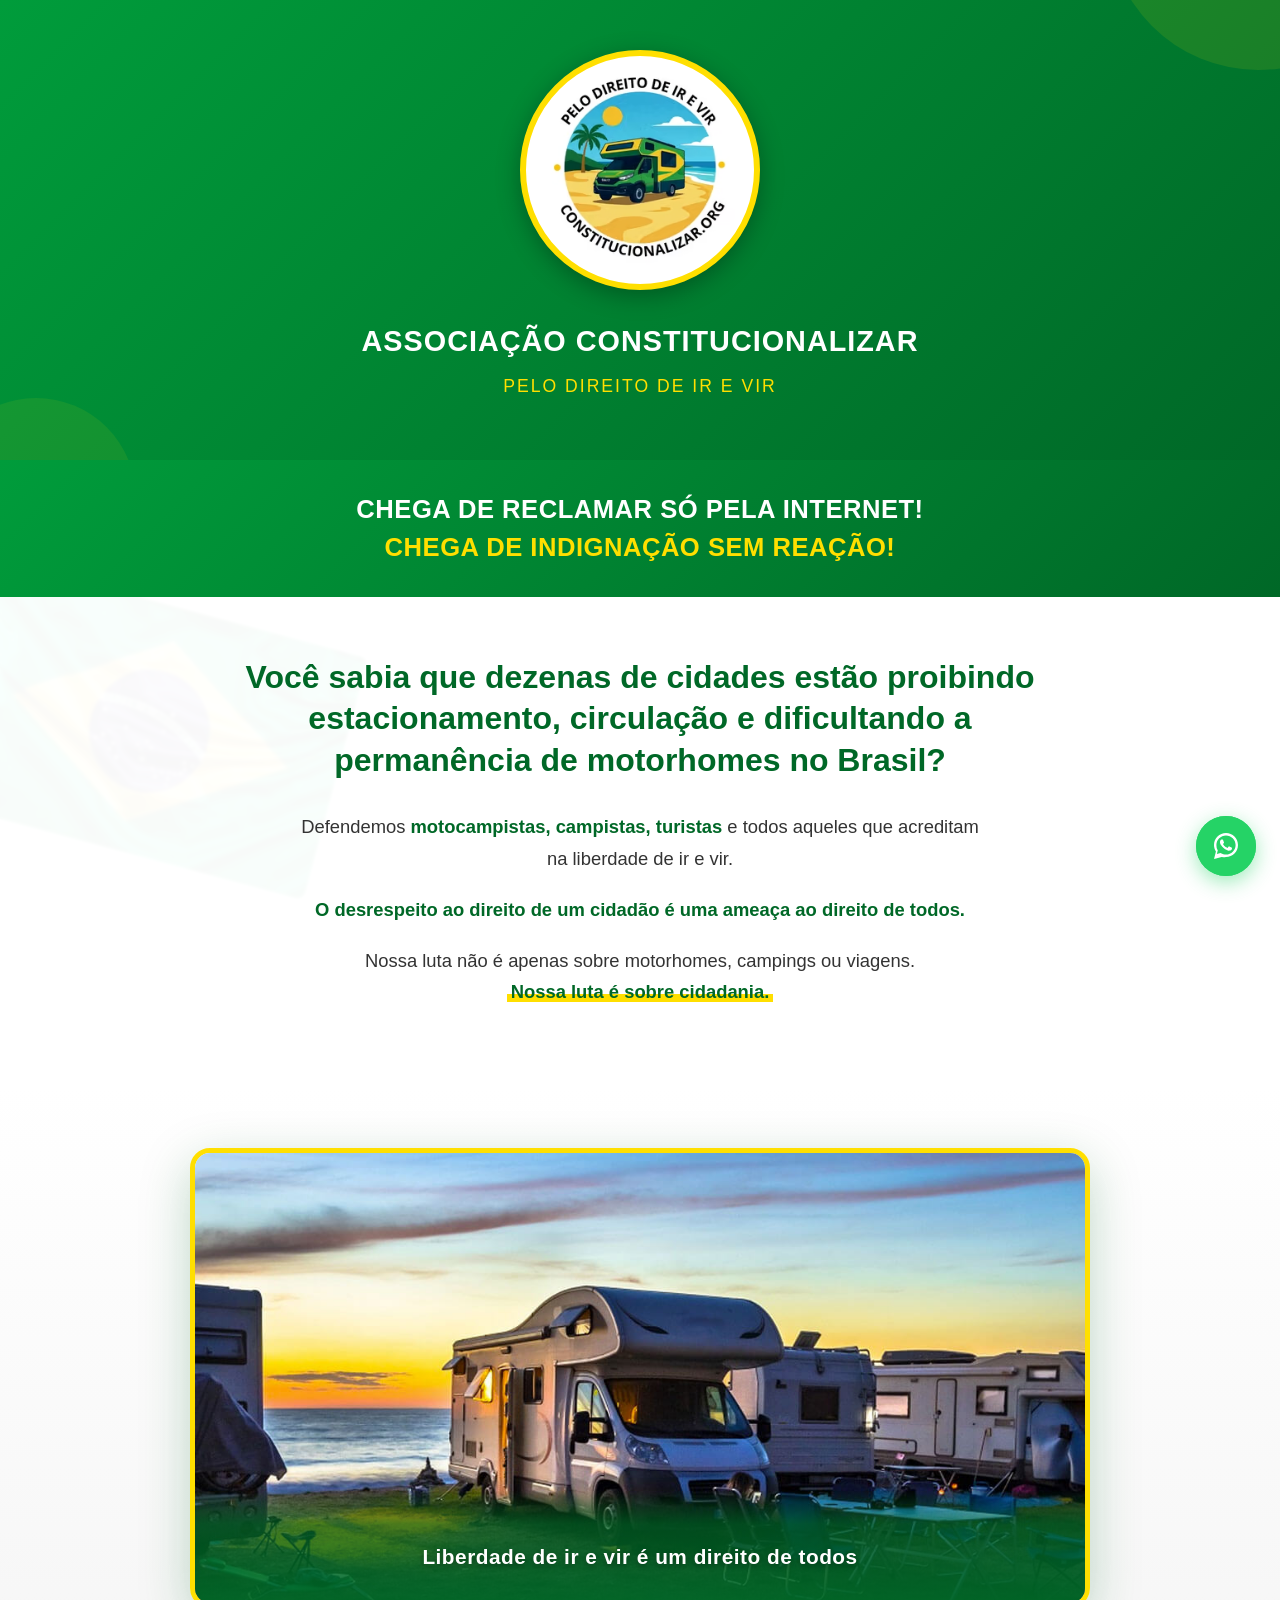
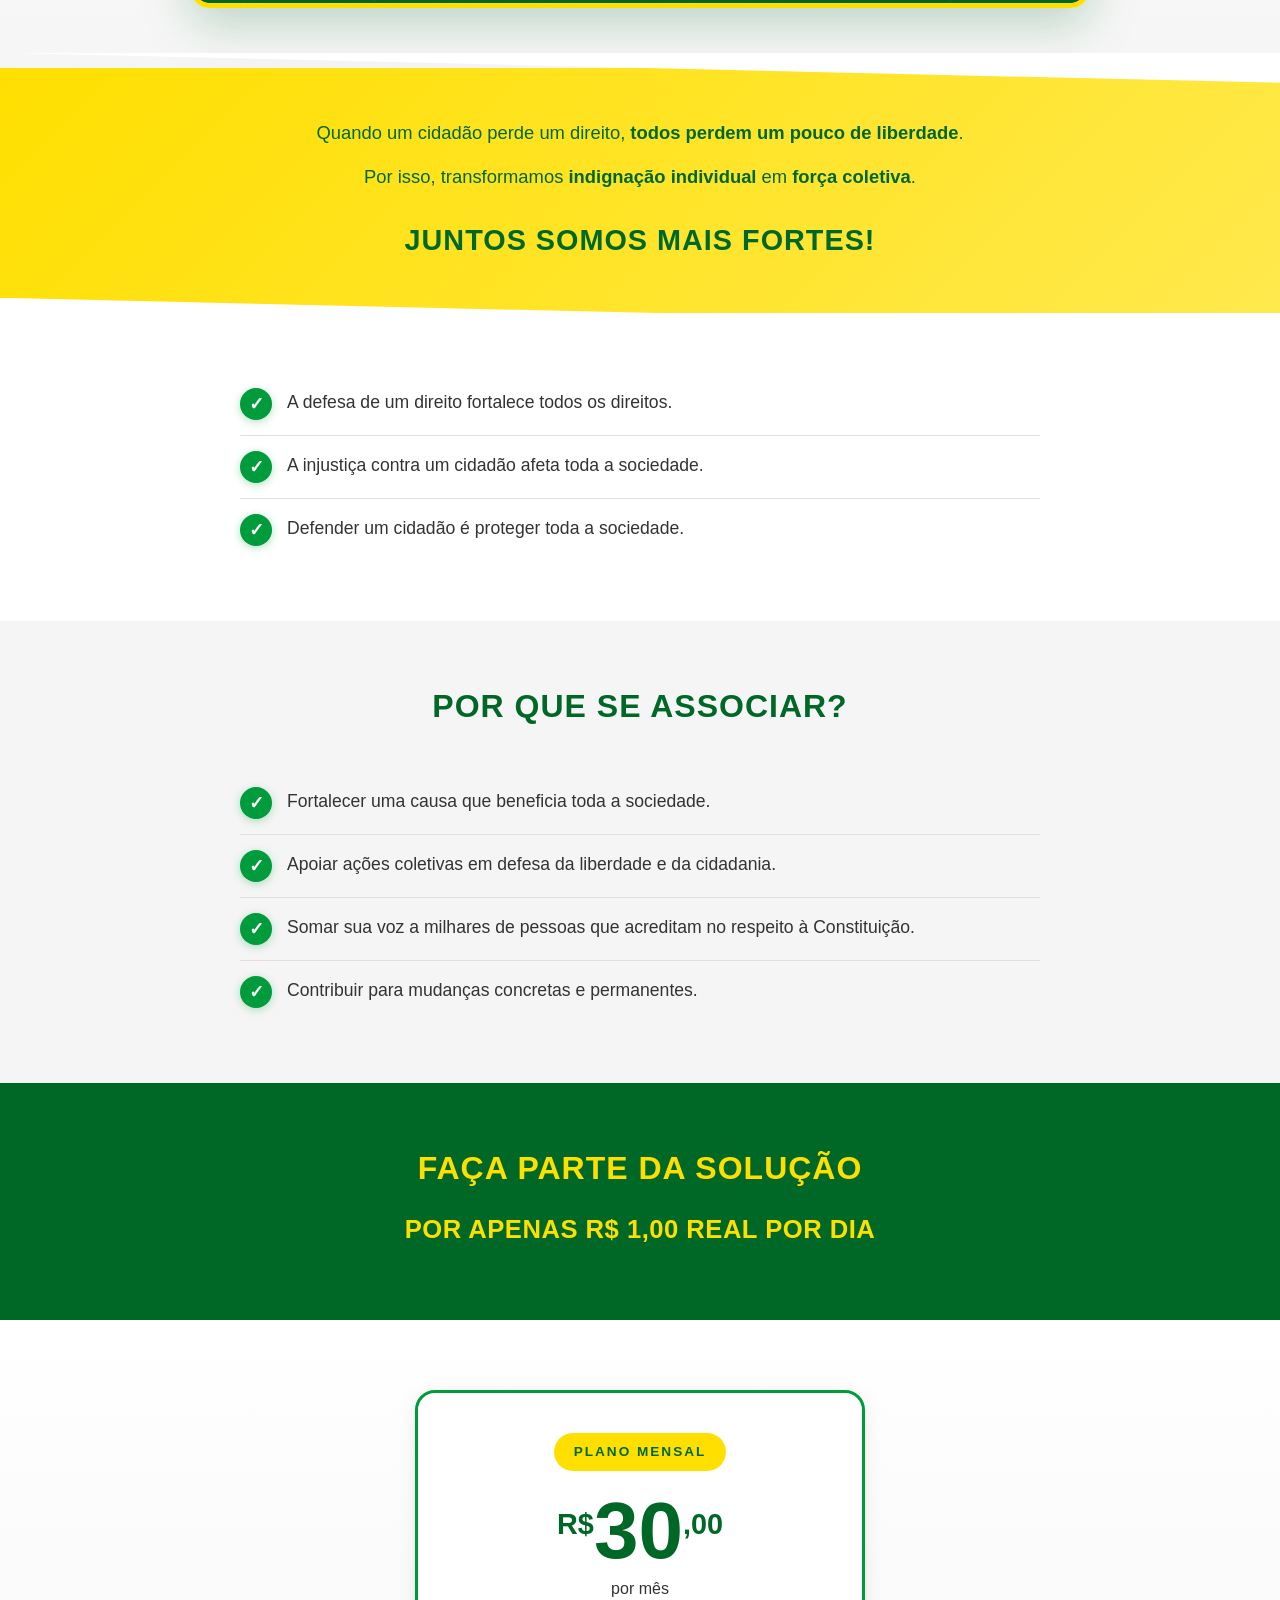
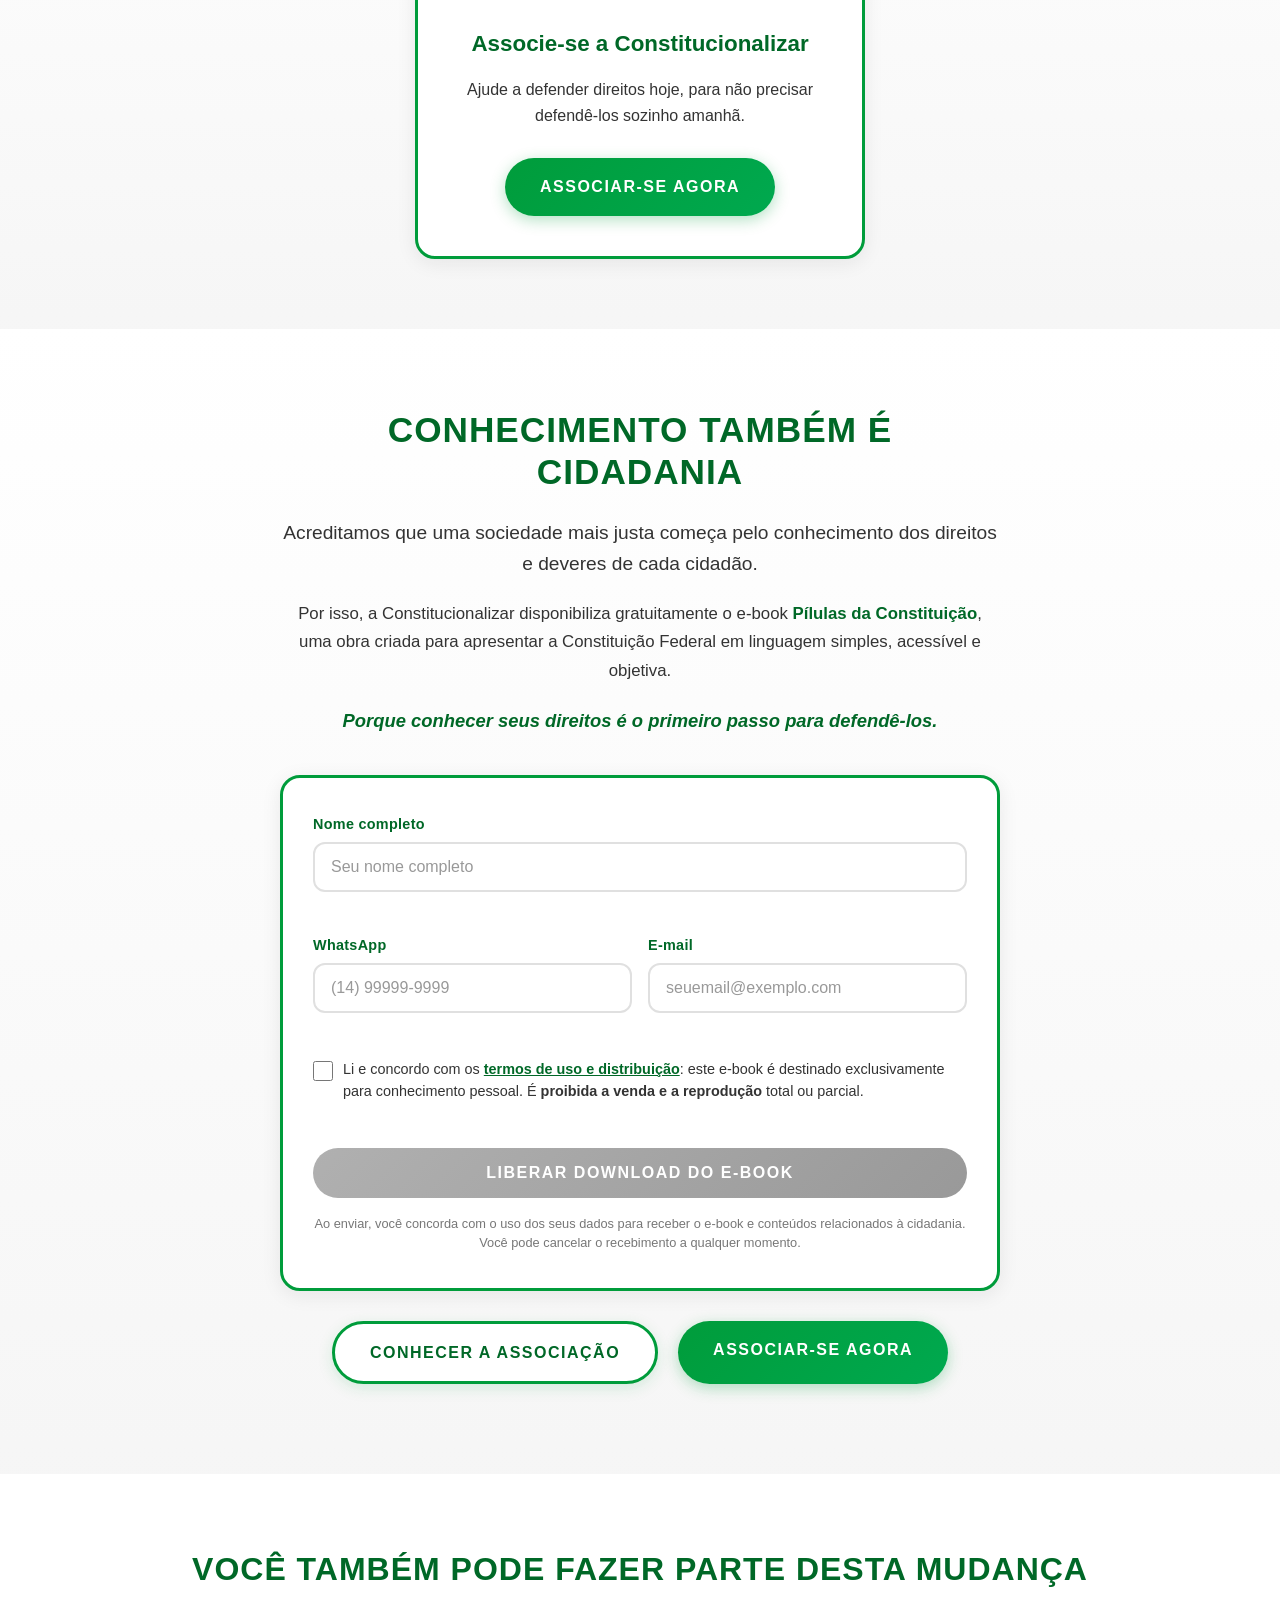
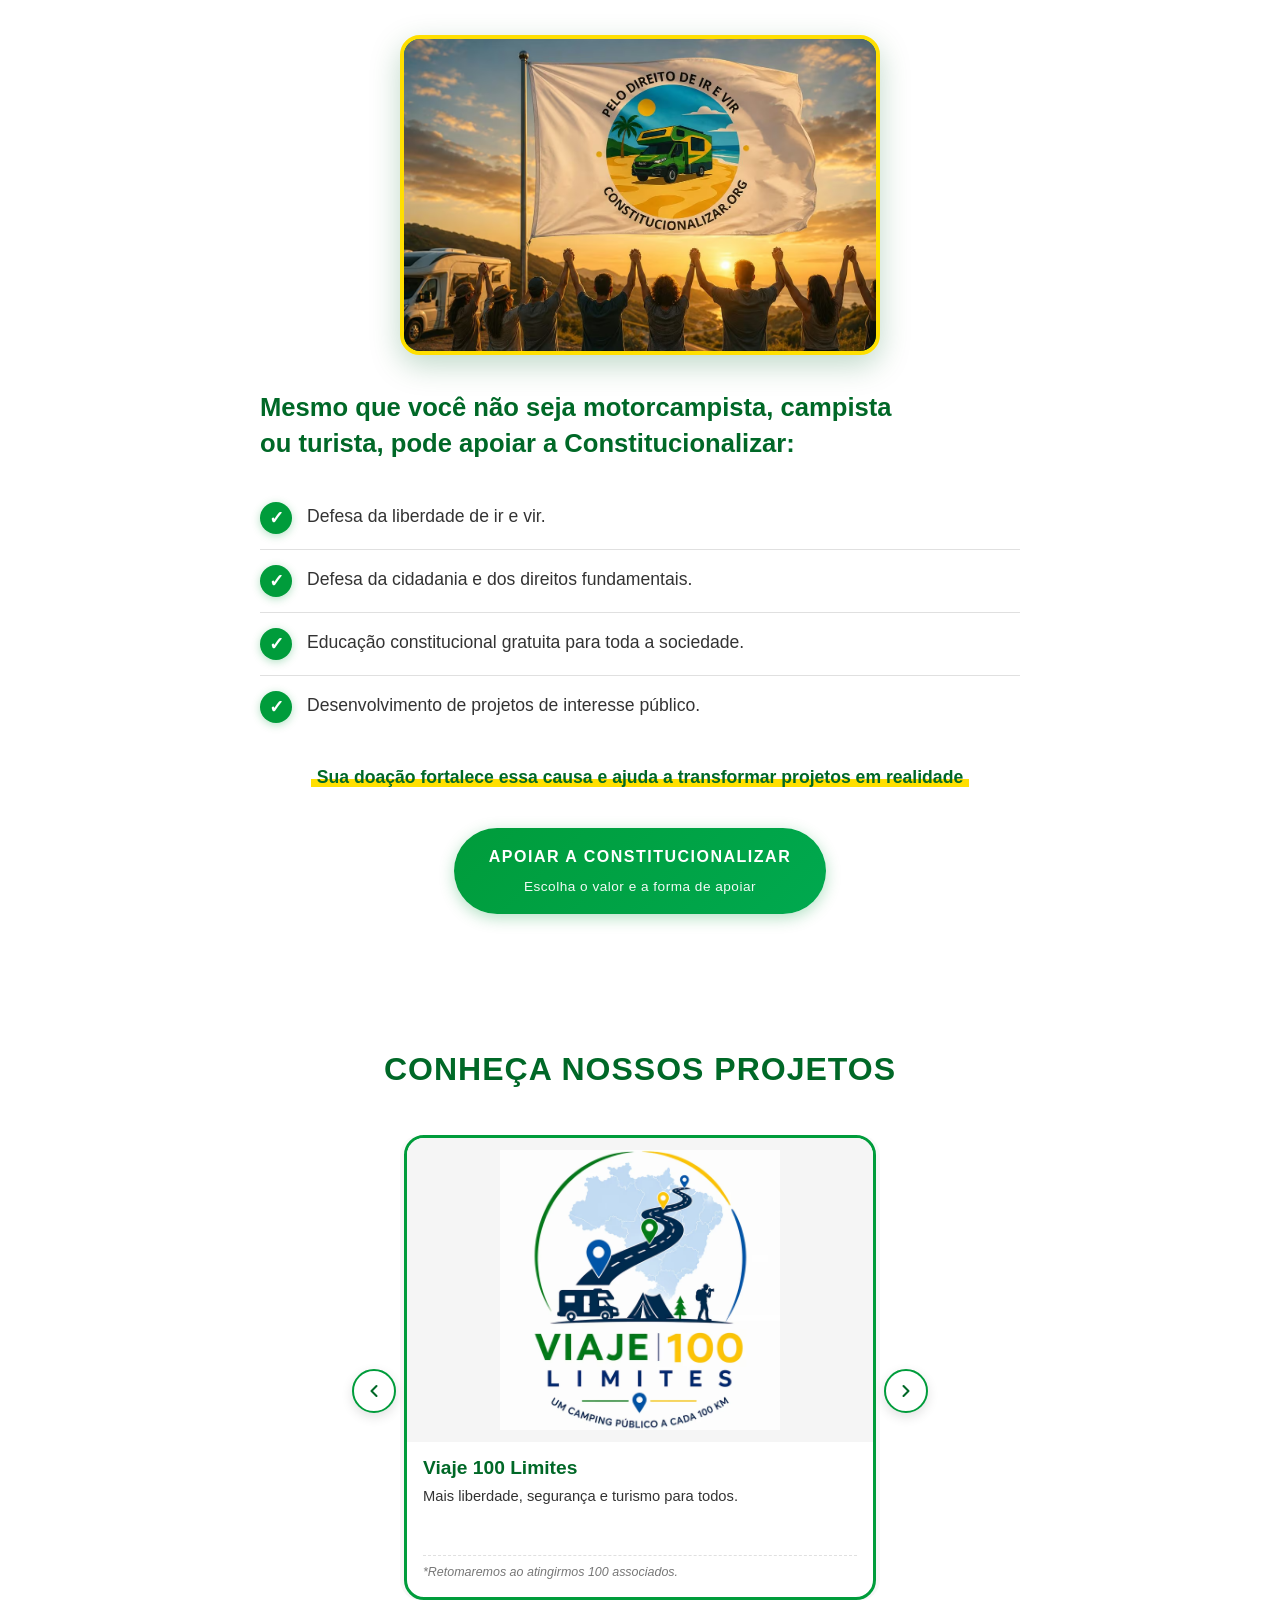
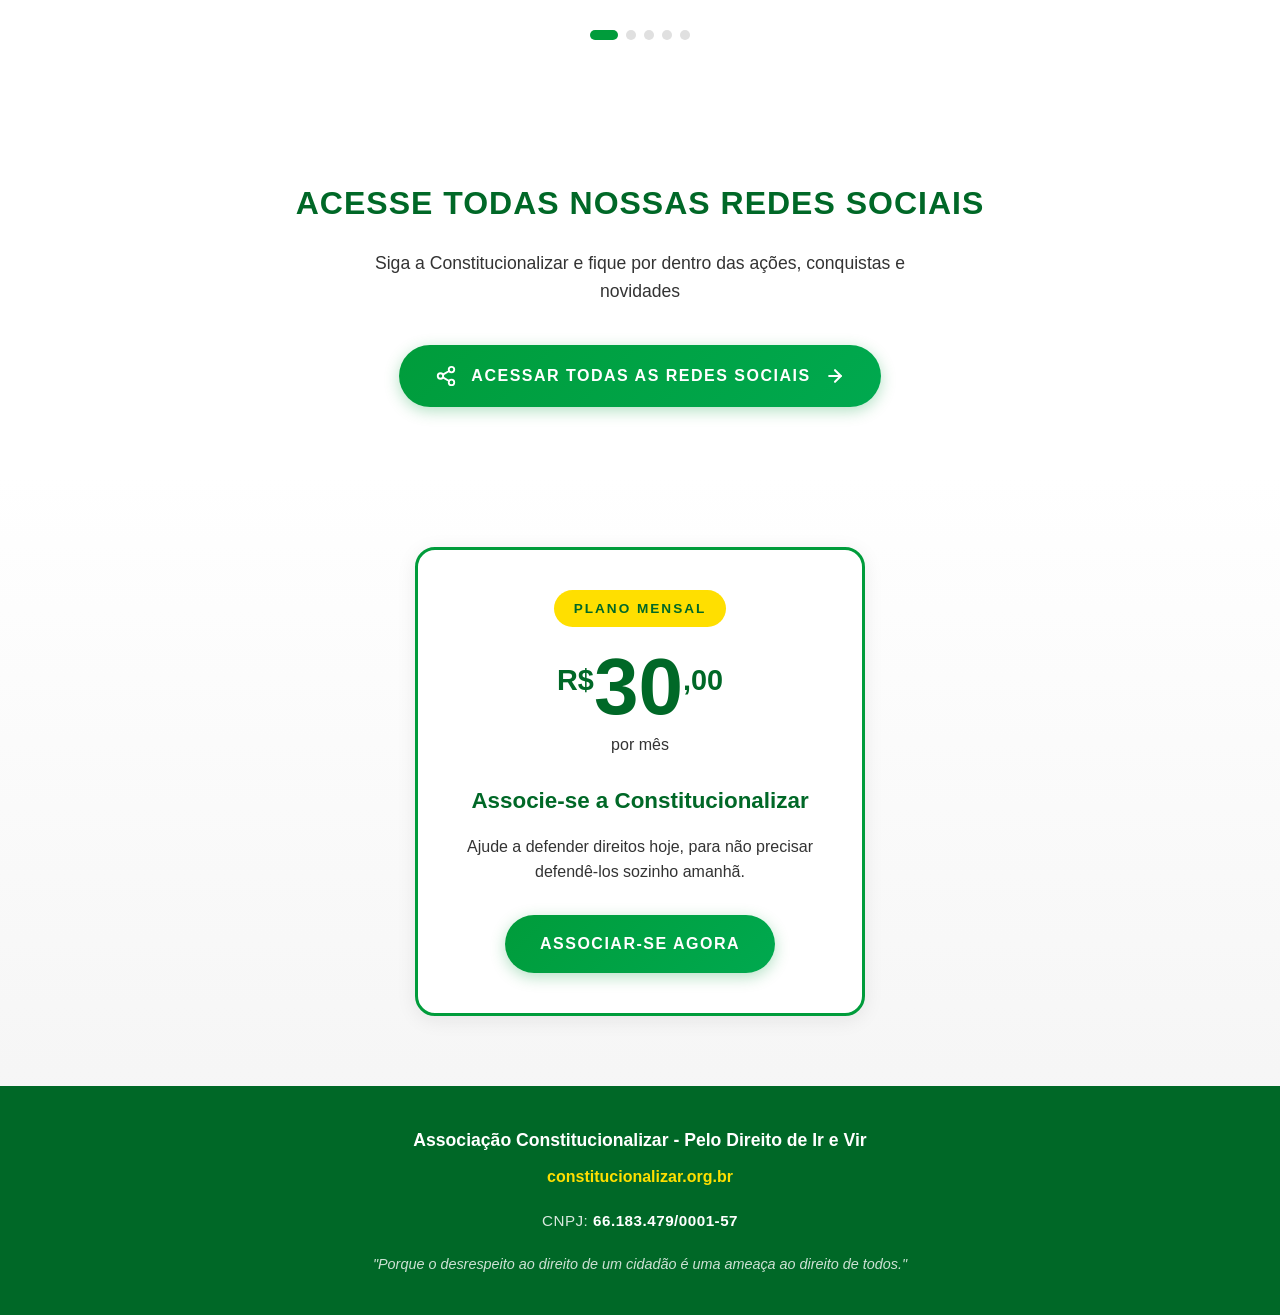
==== index.html @ 9eaaf4b5 "feat(hero): mover chamada de impacto para antes da hero A faixa verde .rally-call agora fica entre o" ====
<!DOCTYPE html>
<html lang="pt-BR">
<head>
    <meta charset="UTF-8">
    <meta name="viewport" content="width=device-width, initial-scale=1.0">
    <meta name="description" content="Associação Constitucionalizar - Defendemos a liberdade de ir e vir. Associe-se por R$ 30,00 por mês e fortaleça a cidadania.">
    <meta name="keywords" content="constitucionalizar, direito de ir e vir, motorcampistas, campistas, associação, liberdade, cidadania">
    <meta name="robots" content="index, follow">
    <meta property="og:title" content="Associação Constitucionalizar - Pelo Direito de Ir e Vir">
    <meta property="og:description" content="Defendemos motorcampistas, campistas, turistas e todos que acreditam na liberdade de ir e vir. Associe-se por R$ 30,00 por mês.">
    <meta property="og:type" content="website">
    <meta property="og:url" content="https://www.constitucionalizar.org.br">
    <title>Associação Constitucionalizar - Pelo Direito de Ir e Vir</title>
    <link rel="icon" type="image/x-icon" href="assets/favicon/favicon.ico">
    <link rel="icon" type="image/png" sizes="32x32" href="assets/favicon/favicon-32.png">
    <link rel="icon" type="image/png" sizes="16x16" href="assets/favicon/favicon-16.png">
    <link rel="apple-touch-icon" sizes="48x48" href="assets/favicon/favicon-48.png">
    <link rel="stylesheet" href="styles.css">
    <!-- Google Ads Tag (substitua AW-XXXXXXXXX pelo seu ID) -->
    <!--
    <script async src="https://www.googletagmanager.com/gtag/js?id=AW-XXXXXXXXX"></script>
    <script>
        window.dataLayer = window.dataLayer || [];
        function gtag(){dataLayer.push(arguments);}
        gtag('js', new Date());
        gtag('config', 'AW-XXXXXXXXX');
    </script>
    -->
</head>
<body>
    <!-- Marca d'água da Bandeira do Brasil nos fundos brancos -->
    <div class="watermark" aria-hidden="true">
        <img src="assets/images/watermark/bandeira-brasil.jpg" alt="" class="watermark-img watermark-1">
        <img src="assets/images/watermark/bandeira-brasil.jpg" alt="" class="watermark-img watermark-2">
    </div>

    <!-- Cabeçalho com Logo -->
    <header class="header">
        <div class="container">
            <div class="logo-wrapper">
                <picture>
                    <source type="image/avif"
                            srcset="assets/images/logo/logo-256.avif 1x, assets/images/logo/logo-512.avif 2x"
                            sizes="240px">
                    <source type="image/webp"
                            srcset="assets/images/logo/logo-256.webp 1x, assets/images/logo/logo-512.webp 2x"
                            sizes="240px">
                    <img src="assets/images/logo/logo-512.webp"
                         width="240"
                         height="240"
                         alt="Logo da Associação Constitucionalizar — selo institucional"
                         class="logo"
                         decoding="async"
                         fetchpriority="high">
                </picture>
            </div>
            <h1 class="header-title">ASSOCIAÇÃO CONSTITUCIONALIZAR</h1>
            <p class="header-subtitle">Pelo Direito de Ir e Vir</p>
        </div>
    </header>

    <!-- Chamada de impacto pré-hero -->
    <section class="rally-call">
        <div class="container">
            <p class="rally-text">
                Chega de reclamar só pela internet!<br>
                <span class="rally-accent">Chega de indignação sem reação!</span>
            </p>
        </div>
    </section>

    <!-- Seção Principal - Chamada -->
    <section class="hero">
        <div class="container">
            <h2 class="hero-title">Você sabia que dezenas de cidades estão proibindo estacionamento, circulação e dificultando a permanência de motorhomes no Brasil?</h2>
            <p class="hero-text">
                Defendemos <strong>motocampistas, campistas, turistas</strong> e todos aqueles que acreditam na liberdade de ir e vir.
            </p>
            <p class="hero-text">
                <strong>O desrespeito ao direito de um cidadão é uma ameaça ao direito de todos.</strong>
            </p>
            <p class="hero-text">
                Nossa luta não é apenas sobre motorhomes, campings ou viagens.<br>
                <strong class="highlight">Nossa luta é sobre cidadania.</strong>
            </p>
        </div>
    </section>

    <!-- Seção Visual - Motorhome na Praia -->
    <section class="visual-section">
        <div class="container">
            <div class="image-frame">
                <img
                    src="assets/images/banner/motor-home.jpg"
                    alt="Motorhomes ao pôr do sol na praia - liberdade de ir e vir"
                    class="real-image"
                    loading="lazy">
                <div class="image-overlay">
                    <p class="image-caption">Liberdade de ir e vir é um direito de todos</p>
                </div>
            </div>
        </div>
    </section>

    <!-- Seção Transformação -->
    <section class="transformation">
        <div class="container">
            <p class="transform-text">Quando um cidadão perde um direito, <strong>todos perdem um pouco de liberdade</strong>.</p>
            <p class="transform-text">Por isso, transformamos <strong>indignação individual</strong> em <strong>força coletiva</strong>.</p>
            <h3 class="transform-title">Juntos somos mais fortes!</h3>
        </div>
    </section>

    <!-- Seção Princípios -->
    <section class="principles">
        <div class="container">
            <ul class="check-list">
                <li><span class="check-icon">✓</span> A defesa de um direito fortalece todos os direitos.</li>
                <li><span class="check-icon">✓</span> A injustiça contra um cidadão afeta toda a sociedade.</li>
                <li><span class="check-icon">✓</span> Defender um cidadão é proteger toda a sociedade.</li>
            </ul>
        </div>
    </section>

    <!-- Seção Por que se Associar -->
    <section class="why-join">
        <div class="container">
            <h2 class="section-title">Por que se associar?</h2>
            <ul class="check-list">
                <li><span class="check-icon">✓</span> Fortalecer uma causa que beneficia toda a sociedade.</li>
                <li><span class="check-icon">✓</span> Apoiar ações coletivas em defesa da liberdade e da cidadania.</li>
                <li><span class="check-icon">✓</span> Somar sua voz a milhares de pessoas que acreditam no respeito à Constituição.</li>
                <li><span class="check-icon">✓</span> Contribuir para mudanças concretas e permanentes.</li>
            </ul>
        </div>
    </section>

    <!-- Seção de Urgência -->
    <section class="urgency">
        <div class="container">
            <h2 class="urgency-title">FAÇA PARTE DA SOLUÇÃO</h2>
            <p class="urgency-text">POR APENAS R$ 1,00 REAL POR DIA</p>
        </div>
    </section>

    <!-- Seção de Preço e CTA -->
    <section class="pricing" id="pricing">
        <div class="container">
            <div class="pricing-card">
                <div class="pricing-badge">PLANO MENSAL</div>
                <div class="pricing-amount">
                    <span class="currency">R$</span>
                    <span class="price">30</span>
                    <span class="cents">,00</span>
                </div>
                <p class="pricing-period">por mês</p>
                <h3 class="pricing-title">Associe-se a Constitucionalizar</h3>
                <p class="pricing-description">
                    Ajude a defender direitos hoje, para não precisar defendê-los sozinho amanhã.
                </p>
                <a href="https://www.constitucionalizar.org.br/#section-planos" class="cta-button cta-primary" target="_blank" rel="noopener">
                    ASSOCIAR-SE AGORA
                </a>
            </div>
        </div>
    </section>

    <!-- Seção do E-book - Pílulas da Constituição -->
    <section class="ebook-section" id="ebook">
        <div class="container">
            <div class="ebook-content">
                <h2 class="ebook-title">Conhecimento também é cidadania</h2>
                <p class="ebook-lead">
                    Acreditamos que uma sociedade mais justa começa pelo conhecimento dos direitos e deveres de cada cidadão.
                </p>
                <p class="ebook-text">
                    Por isso, a Constitucionalizar disponibiliza gratuitamente o e-book
                    <strong>Pílulas da Constituição</strong>, uma obra criada para apresentar a Constituição Federal em linguagem simples, acessível e objetiva.
                </p>
                <p class="ebook-highlight">
                    Porque conhecer seus direitos é o primeiro passo para defendê-los.
                </p>

                <form class="ebook-form" id="ebookForm" novalidate>
                    <div class="form-row">
                        <label class="form-field">
                            <span class="form-label">Nome completo</span>
                            <input type="text"
                                   id="ebookName"
                                   name="name"
                                   class="form-input"
                                   placeholder="Seu nome completo"
                                   autocomplete="name"
                                   required
                                   aria-required="true">
                            <span class="form-error" id="ebookNameError" role="alert"></span>
                        </label>
                    </div>

                    <div class="form-row form-row-split">
                        <label class="form-field">
                            <span class="form-label">WhatsApp</span>
                            <input type="tel"
                                   id="ebookWhatsapp"
                                   name="whatsapp"
                                   class="form-input"
                                   placeholder="(14) 99999-9999"
                                   inputmode="numeric"
                                   autocomplete="tel"
                                   maxlength="16"
                                   required
                                   aria-required="true">
                            <span class="form-error" id="ebookWhatsappError" role="alert"></span>
                        </label>

                        <label class="form-field">
                            <span class="form-label">E-mail</span>
                            <input type="email"
                                   id="ebookEmail"
                                   name="email"
                                   class="form-input"
                                   placeholder="seuemail@exemplo.com"
                                   autocomplete="email"
                                   required
                                   aria-required="true">
                            <span class="form-error" id="ebookEmailError" role="alert"></span>
                        </label>
                    </div>

                    <label class="form-consent">
                        <input type="checkbox"
                               id="ebookConsent"
                               name="consent"
                               class="form-checkbox"
                               required
                               aria-required="true">
                        <span class="form-consent-text">
                            Li e concordo com os
                            <a href="#ebook-terms" class="form-consent-link" id="ebookTermsLink">termos de uso e distribuição</a>:
                            este e-book é destinado exclusivamente para conhecimento pessoal. É
                            <strong>proibida a venda e a reprodução</strong> total ou parcial.
                        </span>
                    </label>
                    <span class="form-error" id="ebookConsentError" role="alert"></span>

                    <button type="submit"
                            class="ebook-submit cta-button"
                            id="ebookSubmit"
                            disabled>
                        LIBERAR DOWNLOAD DO E-BOOK
                    </button>

                    <p class="form-privacy">
                        Ao enviar, você concorda com o uso dos seus dados para receber o e-book e
                        conteúdos relacionados à cidadania. Você pode cancelar o recebimento a qualquer momento.
                    </p>
                </form>

                <!-- Botões de ação logo abaixo do formulário -->
                <div class="button-group ebook-action-buttons">
                    <a href="https://www.constitucionalizar.org.br" class="cta-button cta-secondary" target="_blank" rel="noopener">
                        CONHECER A ASSOCIAÇÃO
                    </a>
                    <a href="https://www.constitucionalizar.org.br/#section-planos" class="cta-button cta-primary" target="_blank" rel="noopener">
                        ASSOCIAR-SE AGORA
                    </a>
                </div>

                <!-- Link de download: liberado apos validacao -->
                <div class="ebook-download" id="ebookDownload" hidden>
                    <p class="ebook-download-success">
                        <svg viewBox="0 0 24 24" fill="none" stroke="currentColor" stroke-width="2.5" stroke-linecap="round" stroke-linejoin="round" aria-hidden="true" class="ebook-check-icon">
                            <polyline points="20 6 9 17 4 12"></polyline>
                        </svg>
                        Cadastro realizado com sucesso!
                    </p>
                    <a href="https://drive.google.com/drive/folders/1KQ2qlHzksQoOMpgnPBIo3pvkyYpaK0G8?usp=sharing"
                       target="_blank"
                       rel="noopener noreferrer"
                       class="cta-button cta-primary"
                       id="ebookDownloadLink">
                        BAIXAR E-BOOK GRATUITAMENTE
                    </a>
                    <p class="ebook-download-note">
                        <span class="ebook-badge">EM BREVE</span>
                        Link provisório — o link definitivo será enviado para o seu e-mail.
                    </p>
                </div>
            </div>
        </div>
    </section>

    <!-- Seção de Preço e CTA -->
    <!-- Seção de Ações Finais -->
    <!-- Seção de Doação -->
    <section class="donation-section" id="doacao">
        <div class="container">
            <h2 class="section-title">Você também pode fazer parte desta mudança</h2>

            <div class="donation-image-frame">
                <picture>
                    <source type="image/avif" srcset="assets/images/donation/doacao.avif">
                    <source type="image/webp" srcset="assets/images/donation/doacao.webp">
                    <img src="assets/images/donation/doacao.jpg"
                         width="1200"
                         height="800"
                         alt="Mãos se unindo em círculo sob a bandeira do Brasil ao pôr do sol - simbolizando a força coletiva da causa"
                         class="donation-image"
                         loading="lazy"
                         decoding="async">
                </picture>
            </div>

            <p class="donation-lead">Mesmo que você não seja motorcampista, campista<br>ou turista, pode apoiar a Constitucionalizar:</p>

            <div class="donation-content">
                <ul class="check-list donation-check-list">
                    <li><span class="check-icon">✓</span> Defesa da liberdade de ir e vir.</li>
                    <li><span class="check-icon">✓</span> Defesa da cidadania e dos direitos fundamentais.</li>
                    <li><span class="check-icon">✓</span> Educação constitucional gratuita para toda a sociedade.</li>
                    <li><span class="check-icon">✓</span> Desenvolvimento de projetos de interesse público.</li>
                </ul>
                <p class="donation-text donation-text-center">
                    <strong class="donation-highlight">Sua doação fortalece essa causa e ajuda a transformar projetos em realidade</strong>
                </p>
            </div>

            <div class="donation-cta-wrapper">
                <a href="https://loja.infinitepay.io/constitucionalizar" class="cta-button cta-primary" target="_blank" rel="noopener">
                    Apoiar a Constitucionalizar<br>
                    <span class="donation-cta-sub">Escolha o valor e a forma de apoiar</span>
                </a>
            </div>
        </div>
    </section>

    <!-- Seção de Projetos - Carrossel automático -->
    <section class="projects-section" id="projetos" aria-roledescription="carousel" aria-label="Conheça nossos projetos">
        <div class="container">
            <h2 class="section-title">Conheça nossos projetos</h2>

            <div class="projects-carousel" data-projects-carousel>
                <button class="projects-arrow projects-arrow-prev" type="button" aria-label="Projeto anterior" aria-controls="projectsTrack">
                    <svg viewBox="0 0 24 24" fill="none" stroke="currentColor" stroke-width="2.5" stroke-linecap="round" stroke-linejoin="round" aria-hidden="true">
                        <polyline points="15 18 9 12 15 6"></polyline>
                    </svg>
                </button>

                <div class="projects-viewport">
                    <ul class="projects-track" id="projectsTrack">
                        <li class="projects-slide" role="group" aria-roledescription="slide" aria-label="1 de 5">
                            <article class="project-card">
                                <div class="project-card-media">
                                    <picture>
                                        <source type="image/avif" srcset="assets/images/projects/viaje-100-limites.avif">
                                        <source type="image/webp" srcset="assets/images/projects/viaje-100-limites.webp">
                                        <img src="assets/images/projects/viaje-100-limites.jpg"
                                             width="1200" height="1200"
                                             alt="Logotipo do projeto Viaje 100 Limites - mapa do Brasil com estrada e motorhome"
                                             loading="lazy" decoding="async">
                                    </picture>
                                </div>
                                <div class="project-card-body">
                                    <h3 class="project-card-title">Viaje 100 Limites</h3>
                                    <p class="project-card-desc">Mais liberdade, segurança e turismo para todos.</p>
                                    <p class="project-card-note">*Retomaremos ao atingirmos 100 associados.</p>
                                </div>
                            </article>
                        </li>

                        <li class="projects-slide" role="group" aria-roledescription="slide" aria-label="2 de 5" aria-hidden="true" inert>
                            <article class="project-card">
                                <div class="project-card-media">
                                    <picture>
                                        <source type="image/avif" srcset="assets/images/projects/adesivo-institucional.avif">
                                        <source type="image/webp" srcset="assets/images/projects/adesivo-institucional.webp">
                                        <img src="assets/images/projects/adesivo-institucional.jpg"
                                             width="1200" height="441"
                                             alt="Adesivo institucional da Constitucionalizar com lema 'Leia a Constituição, cumpra seus deveres, exija seus direitos'"
                                             loading="lazy" decoding="async">
                                    </picture>
                                </div>
                                <div class="project-card-body">
                                    <h3 class="project-card-title">Adesivo Institucional</h3>
                                    <p class="project-card-desc">Levando a Constituição para o dia a dia dos brasileiros. Porque cidadania começa pelo conhecimento da Constituição.</p>
                                    <p class="project-card-note">*Iniciaremos ao atingirmos 100 associados. Grátis para associados e pago para não associados.</p>
                                </div>
                            </article>
                        </li>

                        <li class="projects-slide" role="group" aria-roledescription="slide" aria-label="3 de 5" aria-hidden="true" inert>
                            <article class="project-card">
                                <div class="project-card-media">
                                    <picture>
                                        <source type="image/avif" srcset="assets/images/projects/pilulas-da-constituicao.avif">
                                        <source type="image/webp" srcset="assets/images/projects/pilulas-da-constituicao.webp">
                                        <img src="assets/images/projects/pilulas-da-constituicao.jpg"
                                             width="811" height="1200"
                                             alt="Capa do e-book Pílulas da Constituição - edição sobre o que é a Constituição"
                                             loading="lazy" decoding="async">
                                    </picture>
                                </div>
                                <div class="project-card-body">
                                    <h3 class="project-card-title">Pílulas da Constituição</h3>
                                    <p class="project-card-desc">Constituição Federal em linguagem simples. Aprenda seus direitos de forma clara e acessível.</p>
                                    <p class="project-card-note">*Publicação quinzenal gratuita em pdf para associados e não associados. Lançamento em vídeo ao atingirmos 100 associados.</p>
                                </div>
                            </article>
                        </li>

                        <li class="projects-slide" role="group" aria-roledescription="slide" aria-label="4 de 5" aria-hidden="true" inert>
                            <article class="project-card">
                                <div class="project-card-media">
                                    <picture>
                                        <source type="image/avif" srcset="assets/images/projects/mapa-do-bem.avif">
                                        <source type="image/webp" srcset="assets/images/projects/mapa-do-bem.webp">
                                        <img src="assets/images/projects/mapa-do-bem.jpg"
                                             width="1200" height="800"
                                             alt="Logotipo do projeto Mapa do Bem - mapa do Brasil em cores da bandeira com coração"
                                             loading="lazy" decoding="async">
                                    </picture>
                                </div>
                                <div class="project-card-body">
                                    <h3 class="project-card-title">Mapa do Bem</h3>
                                    <p class="project-card-desc">Conectando quem quer ajudar a quem precisa. Fortalecendo projetos sociais em todo o Brasil.</p>
                                    <p class="project-card-note">*Iniciaremos execução própria se ou quando atingirmos 2000 associados, caso não consigamos parcerias públicas.</p>
                                </div>
                            </article>
                        </li>

                        <li class="projects-slide" role="group" aria-roledescription="slide" aria-label="5 de 5" aria-hidden="true" inert>
                            <article class="project-card">
                                <div class="project-card-media">
                                    <picture>
                                        <source type="image/avif" srcset="assets/images/projects/mapa-dinamico-do-turismo.avif">
                                        <source type="image/webp" srcset="assets/images/projects/mapa-dinamico-do-turismo.webp">
                                        <img src="assets/images/projects/mapa-dinamico-do-turismo.jpg"
                                             width="1200" height="1200"
                                             alt="Logotipo do projeto Mapa Dinâmico do Turismo - mapa com pin de localização e ícones de viagem"
                                             loading="lazy" decoding="async">
                                    </picture>
                                </div>
                                <div class="project-card-body">
                                    <h3 class="project-card-title">Mapa Dinâmico do Turismo</h3>
                                    <p class="project-card-desc">Informações turísticas oficiais integradas em um só lugar.</p>
                                    <p class="project-card-note">*Retomaremos execução própria ao atingirmos 100 associados, caso não consigamos parcerias públicas.</p>
                                </div>
                            </article>
                        </li>
                    </ul>
                </div>

                <button class="projects-arrow projects-arrow-next" type="button" aria-label="Próximo projeto" aria-controls="projectsTrack">
                    <svg viewBox="0 0 24 24" fill="none" stroke="currentColor" stroke-width="2.5" stroke-linecap="round" stroke-linejoin="round" aria-hidden="true">
                        <polyline points="9 18 15 12 9 6"></polyline>
                    </svg>
                </button>

                <div class="projects-status" id="projectsStatus" role="status" aria-live="polite" aria-atomic="true"></div>

                <ol class="projects-dots" role="tablist" aria-label="Selecionar projeto">
                    <li><button class="projects-dot" type="button" role="tab" aria-selected="true" aria-controls="projectsTrack" aria-label="Ir para o projeto 1: Viaje 100 Limites" data-go-to="0"></button></li>
                    <li><button class="projects-dot" type="button" role="tab" aria-selected="false" aria-controls="projectsTrack" aria-label="Ir para o projeto 2: Adesivo Institucional" data-go-to="1"></button></li>
                    <li><button class="projects-dot" type="button" role="tab" aria-selected="false" aria-controls="projectsTrack" aria-label="Ir para o projeto 3: Pílulas da Constituição" data-go-to="2"></button></li>
                    <li><button class="projects-dot" type="button" role="tab" aria-selected="false" aria-controls="projectsTrack" aria-label="Ir para o projeto 4: Mapa do Bem" data-go-to="3"></button></li>
                    <li><button class="projects-dot" type="button" role="tab" aria-selected="false" aria-controls="projectsTrack" aria-label="Ir para o projeto 5: Mapa Dinâmico do Turismo" data-go-to="4"></button></li>
                </ol>
            </div>
        </div>
    </section>

    <!-- Seção de Redes Sociais -->
    <section class="social-section">
        <div class="container">
            <h2 class="section-title">Acesse todas nossas redes sociais</h2>
            <p class="social-subtitle">Siga a Constitucionalizar e fique por dentro das ações, conquistas e novidades</p>

            <a href="https://bio.bob.app.br/constitucionalizar-org"
               target="_blank"
               rel="noopener noreferrer"
               class="social-button">
                <svg class="social-button-icon" viewBox="0 0 24 24" fill="none" stroke="currentColor" stroke-width="2" stroke-linecap="round" stroke-linejoin="round" aria-hidden="true">
                    <circle cx="18" cy="5" r="3"></circle>
                    <circle cx="6" cy="12" r="3"></circle>
                    <circle cx="18" cy="19" r="3"></circle>
                    <line x1="8.59" y1="13.51" x2="15.42" y2="17.49"></line>
                    <line x1="15.41" y1="6.51" x2="8.59" y2="10.49"></line>
                </svg>
                <span class="social-button-text">ACESSAR TODAS AS REDES SOCIAIS</span>
                <svg class="social-button-arrow" viewBox="0 0 24 24" fill="none" stroke="currentColor" stroke-width="2.5" stroke-linecap="round" stroke-linejoin="round" aria-hidden="true">
                    <line x1="5" y1="12" x2="19" y2="12"></line>
                    <polyline points="12 5 19 12 12 19"></polyline>
                </svg>
            </a>
        </div>
    </section>

    <!-- Seção de Preço - Repetição final (CTA de fechamento) -->
    <section class="pricing" id="pricing-final">
        <div class="container">
            <div class="pricing-card">
                <div class="pricing-badge">PLANO MENSAL</div>
                <div class="pricing-amount">
                    <span class="currency">R$</span>
                    <span class="price">30</span>
                    <span class="cents">,00</span>
                </div>
                <p class="pricing-period">por mês</p>
                <h3 class="pricing-title">Associe-se a Constitucionalizar</h3>
                <p class="pricing-description">
                    Ajude a defender direitos hoje, para não precisar defendê-los sozinho amanhã.
                </p>
                <a href="https://www.constitucionalizar.org.br/#section-planos" class="cta-button cta-primary" target="_blank" rel="noopener">
                    ASSOCIAR-SE AGORA
                </a>
            </div>
        </div>
    </section>

    <!-- Botão Flutuante WhatsApp -->
    <a href="https://wa.me/551430420622?text=Ol%C3%A1%21%20Gostaria%20de%20saber%20mais%20sobre%20a%20Associa%C3%A7%C3%A3o%20Constitucionalizar."
       class="whatsapp-float"
       target="_blank"
       rel="noopener noreferrer"
       aria-label="Falar no WhatsApp da Constitucionalizar">
        <svg class="whatsapp-icon" viewBox="0 0 32 32" fill="currentColor" aria-hidden="true">
            <path d="M16.001 3C9.373 3 4 8.373 4 15c0 2.41.713 4.65 1.937 6.553L4 29l7.713-1.892A11.94 11.94 0 0 0 16.001 27c6.627 0 12-5.373 12-12S22.628 3 16.001 3zm0 21.6c-1.85 0-3.564-.5-5.034-1.367l-.36-.214-3.728.914.93-3.625-.235-.373A9.575 9.575 0 0 1 6.4 15c0-5.302 4.298-9.6 9.6-9.6s9.6 4.298 9.6 9.6-4.297 9.6-9.6 9.6zm5.413-7.188c-.297-.149-1.756-.866-2.027-.965-.272-.099-.47-.149-.667.149-.198.297-.765.965-.939 1.162-.173.198-.346.223-.643.075-.297-.149-1.253-.462-2.387-1.473-.882-.787-1.479-1.76-1.652-2.057-.173-.297-.018-.458.13-.606.134-.133.297-.346.446-.52.149-.173.198-.297.297-.495.099-.198.05-.371-.025-.52-.075-.149-.667-1.609-.915-2.204-.241-.578-.486-.5-.667-.51-.173-.009-.371-.011-.57-.011-.198 0-.52.074-.792.371-.272.297-1.039 1.016-1.039 2.479s1.064 2.876 1.213 3.073c.149.198 2.095 3.2 5.077 4.487.71.306 1.263.488 1.694.625.712.226 1.36.194 1.872.118.571-.085 1.756-.718 2.003-1.411.247-.693.247-1.288.173-1.412-.075-.124-.272-.198-.57-.347z"/>
        </svg>
        <span class="whatsapp-pulse" aria-hidden="true"></span>
    </a>

    <!-- Rodapé -->
    <footer class="footer">
        <div class="container">
            <p class="footer-text">
                <strong>Associação Constitucionalizar</strong> - Pelo Direito de Ir e Vir
            </p>
            <p class="footer-domain">
                <a href="https://www.constitucionalizar.org.br" target="_blank" rel="noopener">constitucionalizar.org.br</a>
            </p>
            <p class="footer-cnpj">
                CNPJ: <strong>66.183.479/0001-57</strong>
            </p>
            <p class="footer-credits">
                "Porque o desrespeito ao direito de um cidadão é uma ameaça ao direito de todos."
            </p>
        </div>
    </footer>

    <script src="script.js"></script>
</body>
</html>
---- styles.css ----
/* ============================================
   ASSOCIAÇÃO CONSTITUCIONALIZAR - LANDING PAGE
   Cores do Brasil: Verde e Amarelo
   ============================================ */

:root {
    /* Cores do Brasil */
    --brasil-verde: #009C3B;
    --brasil-verde-escuro: #006827;
    --brasil-verde-claro: #00A94F;
    --brasil-amarelo: #FFDF00;
    --brasil-amarelo-escuro: #C9A800;
    --brasil-azul: #002776;

    /* Cores neutras */
    --branco: #FFFFFF;
    --cinza-claro: #F5F5F5;
    --cinza-medio: #E0E0E0;
    --cinza-escuro: #333333;
    --preto: #1A1A1A;

    /* Tipografia */
    --fonte-principal: 'Segoe UI', Roboto, 'Helvetica Neue', Arial, sans-serif;

    /* Espaçamentos */
    --padding-section: 60px 20px;
    --padding-mobile: 40px 15px;
    --container-max: 1200px;

    /* Sombras */
    --sombra-card: 0 4px 20px rgba(0, 0, 0, 0.08);
    --sombra-card-hover: 0 8px 30px rgba(0, 0, 0, 0.12);
    --sombra-botao: 0 4px 15px rgba(0, 156, 59, 0.3);
    --sombra-botao-hover: 0 6px 20px rgba(0, 156, 59, 0.4);

    /* Bordas */
    --border-radius: 12px;
    --border-radius-grande: 20px;
}

/* Reset e Base */
* {
    margin: 0;
    padding: 0;
    box-sizing: border-box;
}

/* ============================================
   MARCA D'ÁGUA DA BANDEIRA DO BRASIL (FUNDOS BRANCOS)
   ============================================ */
.watermark {
    position: fixed;
    top: 0;
    left: 0;
    width: 100%;
    height: 100%;
    pointer-events: none;
    z-index: 1;
    overflow: hidden;
}

.watermark-img {
    position: absolute;
    opacity: 0.35;
    border-radius: 8px;
    filter: blur(0.3px);
    will-change: transform;
    z-index: 1;
}

.watermark-1 {
    top: 12%;
    right: -3%;
    width: 360px;
    height: 240px;
    object-fit: cover;
    transform: rotate(-12deg);
    animation: floatWatermark1 20s ease-in-out infinite;
}

.watermark-2 {
    bottom: 5%;
    left: -3%;
    width: 380px;
    height: 250px;
    object-fit: cover;
    transform: rotate(15deg);
    animation: floatWatermark2 25s ease-in-out infinite;
}

@keyframes floatWatermark1 {
    0%, 100% {
        transform: rotate(-12deg) translate(0, 0);
    }
    50% {
        transform: rotate(-10deg) translate(15px, -15px);
    }
}

@keyframes floatWatermark2 {
    0%, 100% {
        transform: rotate(15deg) translate(0, 0);
    }
    50% {
        transform: rotate(13deg) translate(-15px, -15px);
    }
}

/* Garante que o conteúdo fique acima da marca d'água com contraste */
.header,
section,
.footer {
    position: relative;
    z-index: 2;
}

/* Container dentro das seções fica acima das bandeiras */
.container {
    position: relative;
    z-index: 2;
}

/* Adiciona fundo semi-transparente em seções com texto para garantir contraste */
.hero,
.principles,
.why-join,
.visual-section,
.pricing,
.final-cta,
.donation-section,
.projects-section {
    background-color: rgba(255, 255, 255, 0.92);
    backdrop-filter: blur(1.5px);
}

html {
    scroll-behavior: smooth;
    -webkit-text-size-adjust: 100%;
    overflow-x: clip;
    overscroll-behavior-x: none;
}

body {
    font-family: var(--fonte-principal);
    line-height: 1.6;
    color: var(--cinza-escuro);
    background-color: var(--branco);
    overflow-x: clip;
    overscroll-behavior-x: none;
    width: 100%;
    max-width: 100vw;
}

.container {
    max-width: var(--container-max);
    margin: 0 auto;
    padding: 0 20px;
    width: 100%;
}

/* ============================================
   HEADER
   ============================================ */
.header {
    background: linear-gradient(135deg, var(--brasil-verde) 0%, var(--brasil-verde-escuro) 100%);
    color: var(--branco);
    padding: 50px 20px 60px;
    text-align: center;
    position: relative;
    overflow: hidden;
}

.header::before {
    content: '';
    position: absolute;
    top: -50%;
    right: -10%;
    width: 300px;
    height: 300px;
    background: rgba(255, 223, 0, 0.1);
    border-radius: 50%;
}

.header::after {
    content: '';
    position: absolute;
    bottom: -30%;
    left: -5%;
    width: 200px;
    height: 200px;
    background: rgba(255, 223, 0, 0.08);
    border-radius: 50%;
}

.logo-wrapper {
    margin-bottom: 20px;
    position: relative;
    z-index: 1;
}

.logo {
    width: 240px;
    height: 240px;
    border-radius: 50%;
    border: 6px solid var(--brasil-amarelo);
    box-shadow: 0 6px 25px rgba(0, 0, 0, 0.3);
    background-color: var(--branco);
    padding: 8px;
    transition: transform 0.3s ease;
}

.logo:hover {
    transform: scale(1.05);
}

.header-title {
    font-size: 1.8rem;
    font-weight: 800;
    margin-bottom: 8px;
    letter-spacing: 1px;
    position: relative;
    z-index: 1;
    text-transform: uppercase;
}

.header-subtitle {
    font-size: 1.1rem;
    font-weight: 500;
    color: var(--brasil-amarelo);
    position: relative;
    z-index: 1;
    letter-spacing: 2px;
    text-transform: uppercase;
}

/* ============================================
   HERO
   ============================================ */
.hero {
    padding: 60px 20px;
    background: rgba(255, 255, 255, 0.92);
    text-align: center;
}

.hero-title {
    font-size: 2rem;
    font-weight: 700;
    color: var(--brasil-verde-escuro);
    margin-bottom: 30px;
    line-height: 1.3;
    max-width: 800px;
    margin-left: auto;
    margin-right: auto;
}

.hero-text {
    font-size: 1.15rem;
    color: var(--cinza-escuro);
    margin-bottom: 20px;
    max-width: 700px;
    margin-left: auto;
    margin-right: auto;
    line-height: 1.7;
}

.hero-text strong {
    color: var(--brasil-verde-escuro);
}

.highlight {
    background: linear-gradient(180deg, transparent 60%, var(--brasil-amarelo) 60%);
    padding: 0 4px;
    font-weight: 700;
}

/* ============================================
   CHAMADA DE IMPACTO PÓS-HERO
   ============================================ */
.rally-call {
    padding: 30px 20px;
    background: linear-gradient(135deg, var(--brasil-verde) 0%, var(--brasil-verde-escuro) 100%);
    text-align: center;
}

.rally-text {
    font-size: 1.6rem;
    font-weight: 800;
    color: var(--branco);
    line-height: 1.5;
    max-width: 700px;
    margin: 0 auto;
    text-transform: uppercase;
    letter-spacing: 0.5px;
}

.rally-accent {
    color: var(--brasil-amarelo);
}

/* ============================================
   SEÇÃO VISUAL - IMAGEM REAL
   ============================================ */
.visual-section {
    padding: 60px 20px;
    background: linear-gradient(180deg, rgba(255, 255, 255, 0.92) 0%, rgba(245, 245, 245, 0.92) 100%);
}

.image-frame {
    position: relative;
    max-width: 900px;
    margin: 0 auto;
    border-radius: var(--border-radius-grande);
    overflow: hidden;
    box-shadow: 0 15px 50px rgba(0, 104, 39, 0.25);
    border: 5px solid var(--brasil-amarelo);
    transition: transform 0.3s ease, box-shadow 0.3s ease;
}

.image-frame:hover {
    transform: translateY(-5px);
    box-shadow: 0 20px 60px rgba(0, 104, 39, 0.35);
}

.real-image {
    width: 100%;
    height: 450px;
    object-fit: cover;
    display: block;
}

.image-overlay {
    position: absolute;
    bottom: 0;
    left: 0;
    right: 0;
    background: linear-gradient(0deg, rgba(0, 104, 39, 0.95) 0%, rgba(0, 104, 39, 0.7) 70%, transparent 100%);
    padding: 50px 30px 30px;
    color: var(--branco);
}

.image-caption {
    font-size: 1.3rem;
    font-weight: 700;
    text-align: center;
    text-shadow: 0 2px 6px rgba(0, 0, 0, 0.4);
    letter-spacing: 0.5px;
    margin: 0;
}

/* ============================================
   TRANSFORMATION
   ============================================ */
.transformation {
    padding: 50px 20px;
    background: linear-gradient(135deg, var(--brasil-amarelo) 0%, #FFE94D 100%);
    text-align: center;
    position: relative;
}

.transformation::before,
.transformation::after {
    content: '';
    position: absolute;
    left: 0;
    right: 0;
    height: 30px;
    background: var(--branco);
}

.transformation::before {
    top: -15px;
    clip-path: polygon(0 0, 100% 0, 100% 100%, 0 0);
}

.transformation::after {
    bottom: -15px;
    clip-path: polygon(0 0, 100% 100%, 100% 100%, 0 100%);
}

.transform-text {
    font-size: 1.15rem;
    color: var(--brasil-verde-escuro);
    margin-bottom: 15px;
    font-weight: 500;
    max-width: 700px;
    margin-left: auto;
    margin-right: auto;
}

.transform-text strong {
    font-weight: 700;
}

.transform-title {
    font-size: 1.8rem;
    font-weight: 800;
    color: var(--brasil-verde-escuro);
    margin-top: 25px;
    text-transform: uppercase;
    letter-spacing: 1px;
}

/* ============================================
   PRINCÍPIOS / CHECK LIST
   ============================================ */
.principles,
.why-join {
    padding: var(--padding-section);
    background: rgba(255, 255, 255, 0.92);
}

.why-join {
    background: rgba(245, 245, 245, 0.92);
}

.section-title {
    font-size: 2rem;
    font-weight: 800;
    color: var(--brasil-verde-escuro);
    text-align: center;
    margin-bottom: 40px;
    text-transform: uppercase;
    letter-spacing: 1px;
}

.check-list {
    list-style: none;
    max-width: 800px;
    margin: 0 auto;
}

.check-list li {
    font-size: 1.1rem;
    color: var(--cinza-escuro);
    padding: 15px 0;
    display: flex;
    align-items: flex-start;
    gap: 15px;
    border-bottom: 1px solid var(--cinza-medio);
}

.check-list li:last-child {
    border-bottom: none;
}

.check-icon {
    flex-shrink: 0;
    width: 32px;
    height: 32px;
    background: var(--brasil-verde);
    color: var(--branco);
    border-radius: 50%;
    display: flex;
    align-items: center;
    justify-content: center;
    font-weight: bold;
    font-size: 1.1rem;
    box-shadow: 0 2px 8px rgba(0, 156, 59, 0.3);
}

/* ============================================
   URGENCY
   ============================================ */
.urgency {
    padding: 60px 20px;
    background: var(--brasil-verde-escuro);
    color: var(--branco);
    text-align: center;
}

.urgency-title {
    font-size: 2rem;
    font-weight: 800;
    color: var(--brasil-amarelo);
    margin-bottom: 15px;
    text-transform: uppercase;
    letter-spacing: 1px;
}

.urgency-text {
    font-size: 1.6rem;
    margin-bottom: 10px;
    font-weight: 700;
    color: var(--brasil-amarelo);
    text-transform: uppercase;
    letter-spacing: 0.5px;
}

/* ============================================
   E-BOOK - PÍLULAS DA CONSTITUIÇÃO
   ============================================ */
.ebook-section {
    padding: 80px 20px;
    background: linear-gradient(180deg, rgba(255, 255, 255, 0.92) 0%, rgba(245, 245, 245, 0.92) 100%);
    text-align: center;
}

.ebook-content {
    max-width: 720px;
    margin: 0 auto;
}

.ebook-title {
    font-size: 2.2rem;
    font-weight: 800;
    color: var(--brasil-verde-escuro);
    margin-bottom: 25px;
    line-height: 1.2;
    text-transform: uppercase;
    letter-spacing: 1px;
}

.ebook-lead {
    font-size: 1.2rem;
    color: var(--cinza-escuro);
    margin-bottom: 20px;
    line-height: 1.6;
    font-weight: 500;
}

.ebook-text {
    font-size: 1.05rem;
    color: var(--cinza-escuro);
    margin-bottom: 20px;
    line-height: 1.7;
}

.ebook-text strong {
    color: var(--brasil-verde-escuro);
    font-weight: 700;
}

.ebook-highlight {
    font-size: 1.15rem;
    color: var(--brasil-verde-escuro);
    font-weight: 700;
    margin-bottom: 40px;
    font-style: italic;
}

/* Formulário */
.ebook-form {
    background: var(--branco);
    border: 3px solid var(--brasil-verde);
    border-radius: var(--border-radius-grande);
    padding: 35px 30px;
    box-shadow: var(--sombra-card);
    text-align: left;
    margin-bottom: 30px;
}

.form-row {
    margin-bottom: 18px;
}

.form-row-split {
    display: grid;
    grid-template-columns: 1fr 1fr;
    gap: 16px;
}

.form-field {
    display: flex;
    flex-direction: column;
    gap: 6px;
}

.form-label {
    font-size: 0.9rem;
    font-weight: 700;
    color: var(--brasil-verde-escuro);
    letter-spacing: 0.3px;
}

.form-input {
    width: 100%;
    padding: 14px 16px;
    font-size: 1rem;
    font-family: inherit;
    color: var(--cinza-escuro);
    background: var(--branco);
    border: 2px solid var(--cinza-medio);
    border-radius: var(--border-radius);
    transition: border-color 0.2s ease, box-shadow 0.2s ease;
    outline: none;
}

.form-input::placeholder {
    color: #999;
}

.form-input:hover {
    border-color: #b0b0b0;
}

.form-input:focus {
    border-color: var(--brasil-verde);
    box-shadow: 0 0 0 3px rgba(0, 156, 59, 0.15);
}

.form-input.input-error {
    border-color: #D32F2F;
    background: #FFFAFA;
}

.form-input.input-error:focus {
    box-shadow: 0 0 0 3px rgba(211, 47, 47, 0.15);
}

.form-input.input-valid {
    border-color: var(--brasil-verde);
}

.form-error {
    display: block;
    min-height: 18px;
    font-size: 0.85rem;
    color: #D32F2F;
    font-weight: 600;
    padding-left: 2px;
}

.form-consent {
    display: flex;
    align-items: flex-start;
    gap: 10px;
    margin: 22px 0 8px;
    cursor: pointer;
    user-select: none;
}

.form-checkbox {
    width: 20px;
    height: 20px;
    flex-shrink: 0;
    margin-top: 2px;
    cursor: pointer;
    accent-color: var(--brasil-verde);
}

.form-consent-text {
    font-size: 0.9rem;
    color: var(--cinza-escuro);
    line-height: 1.5;
}

.form-consent-link {
    color: var(--brasil-verde-escuro);
    font-weight: 700;
    text-decoration: underline;
}

.form-consent-link:hover,
.form-consent-link:focus-visible {
    color: var(--brasil-verde);
}

.ebook-submit {
    width: 100%;
    margin-top: 20px;
    background: linear-gradient(135deg, #B0B0B0 0%, #999 100%);
    color: var(--branco);
    cursor: not-allowed;
    box-shadow: none;
}

.ebook-submit:not(:disabled) {
    background: linear-gradient(135deg, var(--brasil-verde) 0%, var(--brasil-verde-claro) 100%);
    cursor: pointer;
    box-shadow: var(--sombra-botao);
}

.ebook-submit:not(:disabled):hover {
    transform: translateY(-2px);
    box-shadow: var(--sombra-botao-hover);
}

.ebook-submit:not(:disabled):active {
    transform: translateY(0);
}

.form-privacy {
    font-size: 0.8rem;
    color: #777;
    line-height: 1.5;
    margin-top: 16px;
    text-align: center;
}

/* Bloco de download (liberado após validação) */
.ebook-download {
    text-align: center;
    padding: 30px 20px;
    background: var(--branco);
    border: 3px solid var(--brasil-amarelo);
    border-radius: var(--border-radius-grande);
    box-shadow: var(--sombra-card-hover);
    animation: ebookReveal 0.5s ease-out;
}

@keyframes ebookReveal {
    from {
        opacity: 0;
        transform: translateY(15px);
    }
    to {
        opacity: 1;
        transform: translateY(0);
    }
}

.ebook-download-success {
    display: flex;
    align-items: center;
    justify-content: center;
    gap: 8px;
    font-size: 1.2rem;
    font-weight: 700;
    color: var(--brasil-verde-escuro);
    margin-bottom: 20px;
}

.ebook-check-icon {
    width: 26px;
    height: 26px;
    color: var(--brasil-verde);
    background: rgba(0, 156, 59, 0.12);
    border-radius: 50%;
    padding: 4px;
    box-sizing: content-box;
}

.ebook-download-note {
    margin-top: 16px;
    font-size: 0.85rem;
    color: #777;
    display: flex;
    align-items: center;
    justify-content: center;
    gap: 8px;
    flex-wrap: wrap;
}

.ebook-badge {
    display: inline-block;
    background: var(--brasil-amarelo);
    color: var(--brasil-verde-escuro);
    font-weight: 800;
    font-size: 0.7rem;
    letter-spacing: 1.5px;
    padding: 4px 10px;
    border-radius: 12px;
    text-transform: uppercase;
}

/* ============================================
   PRICING
   ============================================ */
.pricing {
    padding: 70px 20px;
    background: linear-gradient(180deg, rgba(255, 255, 255, 0.92) 0%, rgba(245, 245, 245, 0.92) 100%);
    text-align: center;
}

.pricing-card {
    max-width: 450px;
    margin: 0 auto;
    background: var(--branco);
    border-radius: var(--border-radius-grande);
    padding: 40px 30px;
    box-shadow: var(--sombra-card);
    border: 3px solid var(--brasil-verde);
    position: relative;
    transition: transform 0.3s ease, box-shadow 0.3s ease;
}

.pricing-card:hover {
    transform: translateY(-5px);
    box-shadow: var(--sombra-card-hover);
}

.pricing-badge {
    display: inline-block;
    background: var(--brasil-amarelo);
    color: var(--brasil-verde-escuro);
    padding: 8px 20px;
    border-radius: 20px;
    font-size: 0.85rem;
    font-weight: 700;
    letter-spacing: 2px;
    margin-bottom: 20px;
    text-transform: uppercase;
}

.pricing-amount {
    display: flex;
    align-items: flex-start;
    justify-content: center;
    color: var(--brasil-verde-escuro);
    margin-bottom: 5px;
}

.currency {
    font-size: 1.8rem;
    font-weight: 600;
    margin-top: 10px;
}

.price {
    font-size: 5rem;
    font-weight: 800;
    line-height: 1;
}

.cents {
    font-size: 1.8rem;
    font-weight: 600;
    margin-top: 10px;
}

.pricing-period {
    font-size: 1rem;
    color: var(--cinza-escuro);
    margin-bottom: 25px;
    font-weight: 500;
}

.pricing-title {
    font-size: 1.4rem;
    font-weight: 700;
    color: var(--brasil-verde-escuro);
    margin-bottom: 15px;
}

.pricing-description {
    font-size: 1rem;
    color: var(--cinza-escuro);
    margin-bottom: 30px;
    line-height: 1.6;
}

/* ============================================
   BOTÕES CTA
   ============================================ */
.cta-button {
    display: inline-block;
    padding: 16px 35px;
    font-size: 1rem;
    font-weight: 700;
    text-decoration: none;
    text-align: center;
    border-radius: 50px;
    cursor: pointer;
    transition: all 0.3s ease;
    letter-spacing: 1.5px;
    text-transform: uppercase;
    min-width: 220px;
    border: none;
}

.cta-primary {
    background: linear-gradient(135deg, var(--brasil-verde) 0%, var(--brasil-verde-claro) 100%);
    color: var(--branco);
    box-shadow: var(--sombra-botao);
}

.cta-primary:hover {
    transform: translateY(-2px);
    box-shadow: var(--sombra-botao-hover);
    background: linear-gradient(135deg, var(--brasil-verde-claro) 0%, var(--brasil-verde) 100%);
}

.cta-primary:active {
    transform: translateY(0);
}

.cta-secondary {
    background: var(--branco);
    color: var(--brasil-verde-escuro);
    border: 3px solid var(--brasil-verde);
    box-shadow: 0 4px 15px rgba(0, 156, 59, 0.15);
}

.cta-secondary:hover {
    background: var(--brasil-amarelo);
    color: var(--brasil-verde-escuro);
    transform: translateY(-2px);
    box-shadow: 0 6px 20px rgba(255, 223, 0, 0.4);
}

/* ============================================
   FINAL CTA
   ============================================ */
.final-cta {
    padding: 60px 20px;
    background: rgba(255, 255, 255, 0.92);
    text-align: center;
}

.button-group {
    display: flex;
    gap: 20px;
    justify-content: center;
    flex-wrap: wrap;
    max-width: 700px;
    margin: 0 auto;
}

.ebook-action-buttons {
    margin-top: 30px;
    margin-bottom: 10px;
}

/* ============================================
   REDES SOCIAIS
   ============================================ */
.social-section {
    padding: 70px 20px;
    background: rgba(255, 255, 255, 0.92);
    text-align: center;
}

.social-subtitle {
    font-size: 1.1rem;
    color: var(--cinza-escuro);
    max-width: 600px;
    margin: -20px auto 40px;
    line-height: 1.6;
}

.social-button {
    display: inline-flex;
    align-items: center;
    justify-content: center;
    gap: 14px;
    padding: 18px 36px;
    background: linear-gradient(135deg, var(--brasil-verde) 0%, var(--brasil-verde-claro) 100%);
    color: var(--branco);
    text-decoration: none;
    font-size: 1rem;
    font-weight: 700;
    letter-spacing: 1.5px;
    border-radius: 50px;
    box-shadow: var(--sombra-botao);
    transition: transform 0.25s ease, box-shadow 0.25s ease,
                background 0.25s ease;
    text-transform: uppercase;
}

.social-button:hover,
.social-button:focus-visible {
    transform: translateY(-3px);
    box-shadow: var(--sombra-botao-hover);
    background: linear-gradient(135deg, var(--brasil-verde-claro) 0%, var(--brasil-verde) 100%);
    outline: 3px solid var(--brasil-amarelo);
    outline-offset: 3px;
}

.social-button:active {
    transform: translateY(0);
}

.social-button-icon,
.social-button-arrow {
    width: 22px;
    height: 22px;
    flex-shrink: 0;
    transition: transform 0.25s ease;
}

.social-button-arrow {
    width: 20px;
    height: 20px;
}

.social-button:hover .social-button-arrow,
.social-button:focus-visible .social-button-arrow {
    transform: translateX(5px);
}

/* ============================================
   BOTAO FLUTUANTE WHATSAPP
   ============================================ */
.whatsapp-float {
    position: fixed;
    bottom: 24px;
    right: 24px;
    width: 60px;
    height: 60px;
    background-color: #25D366;
    color: var(--branco);
    border-radius: 50%;
    display: flex;
    align-items: center;
    justify-content: center;
    box-shadow: 0 6px 20px rgba(37, 211, 102, 0.45);
    z-index: 9999;
    text-decoration: none;
    transition: transform 0.25s ease, box-shadow 0.25s ease,
                background-color 0.25s ease;
}

.whatsapp-float:hover,
.whatsapp-float:focus-visible {
    transform: scale(1.08);
    background-color: #1ebe5d;
    box-shadow: 0 8px 25px rgba(37, 211, 102, 0.6);
    outline: 3px solid var(--brasil-amarelo);
    outline-offset: 3px;
}

.whatsapp-icon {
    width: 32px;
    height: 32px;
}

/* Pulse ring que atrai o olhar sem ser invasivo */
.whatsapp-pulse {
    position: absolute;
    top: 0;
    left: 0;
    width: 100%;
    height: 100%;
    border-radius: 50%;
    background-color: #25D366;
    z-index: -1;
    animation: whatsappPulse 2s ease-out infinite;
}

@keyframes whatsappPulse {
    0% {
        transform: scale(1);
        opacity: 0.6;
    }
    100% {
        transform: scale(1.7);
        opacity: 0;
    }
}

/* ============================================
   SEÇÃO DE DOAÇÃO
   ============================================ */
.donation-section {
    padding: 70px 20px;
    text-align: center;
}

.donation-image-frame {
    max-width: 480px;
    margin: 0 auto 35px;
    border-radius: var(--border-radius-grande);
    overflow: hidden;
    box-shadow: 0 10px 30px rgba(0, 104, 39, 0.25);
    border: 4px solid var(--brasil-amarelo);
    transition: transform 0.3s ease, box-shadow 0.3s ease;
    background-color: var(--brasil-verde);
    aspect-ratio: 3 / 2;
}

.donation-image-frame:hover {
    transform: translateY(-4px);
    box-shadow: 0 15px 40px rgba(0, 104, 39, 0.35);
}

.donation-image {
    width: 100%;
    height: 100%;
    object-fit: cover;
    display: block;
}

.donation-content {
    max-width: 760px;
    margin: 0 auto 35px;
    text-align: left;
}

.donation-lead {
    font-size: 1.6rem;
    font-weight: 700;
    color: var(--brasil-verde-escuro);
    text-align: left;
    max-width: 760px;
    margin: 0 auto 25px;
    line-height: 1.4;
}

.donation-check-list {
    margin-bottom: 25px;
}

.donation-text {
    font-size: 1.1rem;
    color: var(--cinza-escuro);
    margin-bottom: 18px;
    line-height: 1.7;
    text-align: left;
}

.donation-text:last-child {
    margin-bottom: 0;
}

.donation-text-center {
    text-align: center;
}

.donation-text strong {
    color: var(--brasil-verde-escuro);
    font-weight: 700;
}

.donation-highlight {
    background: linear-gradient(180deg, transparent 60%, var(--brasil-amarelo) 60%);
    padding: 0 6px;
    font-weight: 700;
}

.donation-cta-wrapper {
    display: flex;
    justify-content: center;
    align-items: center;
    margin-top: 10px;
}

.donation-cta-sub {
    display: inline-block;
    margin-top: 6px;
    font-size: 0.85rem;
    font-weight: 500;
    text-transform: none;
    letter-spacing: 0.5px;
    opacity: 0.95;
}

/* ============================================
   PROJECTS — CARROSSEL (BASE)
   ============================================ */
.projects-section {
    padding: var(--padding-section);
    background: rgba(255, 255, 255, 0.92);
    backdrop-filter: blur(1.5px);
    text-align: center;
    overflow: hidden;
}

.projects-carousel {
    position: relative;
    max-width: 580px;
    margin: 0 auto;
    padding: 0 50px;
    width: 100%;
    box-sizing: border-box;
}

.projects-viewport {
    overflow: hidden;
    border-radius: var(--border-radius-grande);
    width: 100%;
    max-width: 100%;
    touch-action: pan-y;
}

.projects-track {
    display: flex;
    list-style: none;
    margin: 0;
    padding: 0;
    transition: transform 0.5s cubic-bezier(0.4, 0, 0.2, 1);
    width: 100%;
}

.projects-slide {
    flex: 0 0 100%;
    min-width: 0;
    max-width: 100%;
    width: 100%;
    padding: 0 4px;
    box-sizing: border-box;
    overflow: hidden;
}

.project-card {
    background: var(--branco);
    border-radius: var(--border-radius-grande);
    overflow: hidden;
    box-shadow: var(--sombra-card);
    border: 3px solid var(--brasil-verde);
    display: flex;
    flex-direction: column;
    height: 100%;
    transition: transform 0.3s ease, box-shadow 0.3s ease;
}

.project-card:hover {
    transform: translateY(-4px);
    box-shadow: var(--sombra-card-hover);
}

.project-card-media {
    background: var(--cinza-claro);
    display: flex;
    align-items: center;
    justify-content: center;
    overflow: hidden;
    padding: 12px;
}

.project-card-media picture {
    display: block;
    width: 100%;
}

.project-card-media img {
    display: block;
    width: 100%;
    height: auto;
    max-height: 280px;
    object-fit: contain;
    margin: 0 auto;
}

.project-card-body {
    padding: 14px 16px 16px;
    text-align: left;
    flex: 1;
    display: flex;
    flex-direction: column;
}

.project-card-title {
    font-size: 1.2rem;
    font-weight: 700;
    color: var(--brasil-verde-escuro);
    margin-bottom: 6px;
    line-height: 1.25;
}

.project-card-desc {
    font-size: 0.92rem;
    line-height: 1.45;
    color: var(--cinza-escuro);
    margin-bottom: 8px;
    flex: 1;
}

.project-card-note {
    font-size: 0.78rem;
    color: #777;
    font-style: italic;
    padding-top: 8px;
    border-top: 1px dashed var(--cinza-medio);
    margin: 0;
    line-height: 1.4;
}

/* ============================================
   PROJECTS — CONTROLES (SETAS + DOTS)
   ============================================ */
.projects-arrow {
    position: absolute;
    top: 50%;
    transform: translateY(-50%);
    width: 44px;
    height: 44px;
    border-radius: 50%;
    background: var(--branco);
    border: 2px solid var(--brasil-verde);
    color: var(--brasil-verde-escuro);
    display: flex;
    align-items: center;
    justify-content: center;
    cursor: pointer;
    box-shadow: 0 4px 12px rgba(0, 0, 0, 0.12);
    transition: transform 0.2s ease, background 0.2s ease;
    z-index: 3;
    padding: 0;
}

.projects-arrow:hover {
    background: var(--brasil-amarelo);
    transform: translateY(-50%) scale(1.05);
}

.projects-arrow:focus-visible {
    outline: 3px solid var(--brasil-amarelo);
    outline-offset: 3px;
}

.projects-arrow svg {
    width: 20px;
    height: 20px;
}

.projects-arrow-prev {
    left: 2px;
}

.projects-arrow-next {
    right: 2px;
}

.projects-status {
    position: absolute;
    width: 1px;
    height: 1px;
    overflow: hidden;
    clip: rect(0 0 0 0);
    clip-path: inset(50%);
    white-space: nowrap;
}

.projects-dots {
    display: flex;
    gap: 8px;
    justify-content: center;
    list-style: none;
    padding: 0;
    margin: 22px 0 0;
}

.projects-dots li {
    margin: 0;
}

.projects-dot {
    width: 10px;
    height: 10px;
    border-radius: 50%;
    background: var(--cinza-medio);
    border: none;
    cursor: pointer;
    padding: 0;
    transition: background 0.2s ease, width 0.2s ease, transform 0.2s ease;
}

.projects-dot:hover {
    background: var(--brasil-amarelo);
    transform: scale(1.2);
}

.projects-dot:focus-visible {
    outline: 2px solid var(--brasil-amarelo);
    outline-offset: 3px;
}

.projects-dot[aria-selected="true"] {
    background: var(--brasil-verde);
    width: 28px;
    border-radius: 5px;
}

/* ============================================
   PROJECTS — RESPONSIVO
   ============================================ */
@media (max-width: 768px) {
    .projects-carousel {
        padding: 0 46px;
        max-width: 100%;
    }

    .project-card-title {
        font-size: 1.1rem;
    }

    .project-card-body {
        padding: 14px 16px 16px;
    }

    .project-card-desc {
        font-size: 0.9rem;
    }

    .project-card-media img {
        max-height: 220px;
    }
}

@media (max-width: 480px) {
    .projects-section {
        padding: var(--padding-mobile);
    }

    .projects-carousel {
        padding: 0;
        max-width: 100%;
        overflow: visible;
    }

    .project-card-media {
        padding: 8px;
    }

    .project-card-media img {
        max-height: 180px;
    }

    .project-card-title {
        font-size: 1rem;
        margin-bottom: 5px;
        line-height: 1.2;
    }

    .project-card-body {
        padding: 12px 14px 14px;
    }

    .project-card-desc {
        font-size: 0.88rem;
        margin-bottom: 8px;
        line-height: 1.4;
    }

    .project-card-note {
        font-size: 0.74rem;
        padding-top: 8px;
    }

    .projects-arrow {
        display: none;
    }

    .projects-dots {
        margin-top: 16px;
        gap: 6px;
    }

    .projects-dot {
        width: 8px;
        height: 8px;
    }

    .projects-dot[aria-selected="true"] {
        width: 22px;
        border-radius: 4px;
    }
}

@media (prefers-reduced-motion: reduce) {
    .projects-track {
        transition: none;
    }

    .project-card,
    .project-card:hover {
        transform: none;
    }

    .projects-arrow:hover {
        transform: translateY(-50%);
    }

    .projects-dot:hover {
        transform: none;
    }
}

/* ============================================
   FOOTER
   ============================================ */
.footer {
    padding: 40px 20px;
    background: var(--brasil-verde-escuro);
    color: var(--branco);
    text-align: center;
}

.footer-text {
    font-size: 1.1rem;
    margin-bottom: 10px;
    font-weight: 600;
}

.footer-domain {
    margin-bottom: 20px;
}

.footer-domain a {
    color: var(--brasil-amarelo);
    text-decoration: none;
    font-size: 1rem;
    font-weight: 600;
    transition: color 0.3s ease;
}

.footer-domain a:hover {
    color: var(--branco);
    text-decoration: underline;
}

.footer-cnpj {
    font-size: 0.95rem;
    color: rgba(255, 255, 255, 0.85);
    margin-bottom: 20px;
    letter-spacing: 0.5px;
}

.footer-cnpj strong {
    color: var(--branco);
    font-weight: 600;
}

.footer-credits {
    font-size: 0.9rem;
    color: rgba(255, 255, 255, 0.8);
    font-style: italic;
    max-width: 600px;
    margin: 0 auto;
    line-height: 1.5;
}

/* ============================================
   RESPONSIVIDADE
   ============================================ */

/* Tablets e telas médias */
@media (max-width: 768px) {
    .header-title {
        font-size: 1.4rem;
    }

    .header-subtitle {
        font-size: 0.95rem;
        letter-spacing: 1px;
    }

    .logo {
        width: 200px;
        height: 200px;
    }

    .hero-title {
        font-size: 1.5rem;
    }

    .hero-text {
        font-size: 1.05rem;
    }

    .real-image {
        height: 380px;
    }

    .image-caption {
        font-size: 1.15rem;
    }

    .image-overlay {
        padding: 40px 25px 25px;
    }

    .watermark-1 {
        width: 260px;
        height: 175px;
        opacity: 0.28;
    }

    .watermark-2 {
        width: 280px;
        height: 185px;
        opacity: 0.28;
    }

    .section-title {
        font-size: 1.6rem;
    }

    .transform-title {
        font-size: 1.5rem;
    }

    .urgency-title {
        font-size: 1.6rem;
    }

    .urgency-text {
        font-size: 1.05rem;
    }

    .pricing-card {
        padding: 30px 20px;
    }

    .price {
        font-size: 4rem;
    }

    .cta-button {
        padding: 14px 25px;
        font-size: 0.9rem;
        min-width: 200px;
    }

    .ebook-section {
        padding: 60px 20px;
    }

    .ebook-title {
        font-size: 1.7rem;
    }

    .ebook-lead {
        font-size: 1.05rem;
    }

    .ebook-form {
        padding: 25px 22px;
    }

    .form-row-split {
        grid-template-columns: 1fr;
        gap: 0;
    }
}

/* Smartphones */
@media (max-width: 480px) {
    .header {
        padding: 40px 15px 50px;
    }

    .header-title {
        font-size: 1.2rem;
        letter-spacing: 0.5px;
    }

    .header-subtitle {
        font-size: 0.85rem;
    }

    .logo {
        width: 180px;
        height: 180px;
        border-width: 5px;
        padding: 8px;
    }

    .hero,
    .transformation,
    .principles,
    .why-join,
    .urgency,
    .pricing,
    .final-cta,
    .ebook-section,
    .social-section,
    .pricing-final {
        padding: var(--padding-mobile);
    }

    .hero-title {
        font-size: 1.3rem;
    }

    .hero-text {
        font-size: 1rem;
    }

    .rally-call {
        padding: 24px 15px;
    }

    .rally-text {
        font-size: 1.1rem;
    }

    .real-image {
        height: 280px;
    }

    .image-overlay {
        padding: 35px 20px 20px;
    }

    .image-caption {
        font-size: 1.05rem;
    }

    .image-frame {
        border-width: 3px;
    }

    .watermark-1 {
        width: 180px;
        height: 120px;
        opacity: 0.22;
    }

    .watermark-2 {
        width: 180px;
        height: 120px;
        opacity: 0.22;
    }

    .section-title {
        font-size: 1.35rem;
        letter-spacing: 0.5px;
    }

    .check-list li {
        font-size: 0.95rem;
        padding: 12px 0;
        gap: 12px;
    }

    .check-icon {
        width: 28px;
        height: 28px;
        font-size: 1rem;
    }

    .urgency-title {
        font-size: 1.35rem;
    }

    .urgency-text {
        font-size: 1.15rem;
    }

    .pricing-card {
        padding: 25px 15px;
    }

    .price {
        font-size: 3.5rem;
    }

    .currency,
    .cents {
        font-size: 1.5rem;
    }

    .pricing-title {
        font-size: 1.2rem;
    }

    .cta-button {
        padding: 14px 20px;
        font-size: 0.85rem;
        min-width: 100%;
        letter-spacing: 1px;
    }

    .button-group {
        flex-direction: column;
        gap: 15px;
    }

    .social-subtitle {
        font-size: 1rem;
        margin-bottom: 30px;
    }

    .donation-section {
        padding: 50px 15px;
    }

    .donation-image-frame {
        max-width: 320px;
        margin-bottom: 25px;
    }

    .donation-content {
        margin-bottom: 25px;
    }

    .donation-text {
        font-size: 1rem;
    }

    .donation-lead {
        font-size: 1.25rem;
        line-height: 1.35;
    }

    .donation-cta-sub {
        font-size: 0.78rem;
    }

    .ebook-section {
        padding: var(--padding-mobile);
    }

    .ebook-title {
        font-size: 1.45rem;
    }

    .ebook-lead {
        font-size: 0.98rem;
    }

    .ebook-form {
        padding: 22px 18px;
    }

    .form-row-split {
        grid-template-columns: 1fr;
        gap: 0;
    }

    .social-button {
        padding: 16px 24px;
        font-size: 0.9rem;
        letter-spacing: 1px;
        gap: 10px;
        width: 100%;
    }

    .social-button-text {
        flex: 1;
        text-align: center;
    }

    .footer {
        padding: 30px 15px;
    }

    .footer-text {
        font-size: 1rem;
    }

    .footer-cnpj {
        font-size: 0.88rem;
    }

    .footer-credits {
        font-size: 0.82rem;
        padding: 0 5px;
    }

    .whatsapp-float {
        bottom: 18px;
        right: 18px;
        width: 56px;
        height: 56px;
    }

    .whatsapp-icon {
        width: 28px;
        height: 28px;
    }
}

/* Animações suaves */
@media (prefers-reduced-motion: no-preference) {
    .pricing-card,
    .cta-button,
    .logo {
        animation: fadeInUp 0.6s ease-out;
    }
}

/* Acessibilidade - desativa pulse e flutuação da marca d'água */
@media (prefers-reduced-motion: reduce) {
    .whatsapp-pulse {
        animation: none;
        opacity: 0;
    }
}

@keyframes fadeInUp {
    from {
        opacity: 0;
        transform: translateY(20px);
    }
    to {
        opacity: 1;
        transform: translateY(0);
    }
}

/* Acessibilidade - foco visível */
.cta-button:focus-visible {
    outline: 3px solid var(--brasil-amarelo);
    outline-offset: 3px;
}

/* Impressão */
@media print {
    .header,
    .urgency,
    .pricing,
    .final-cta,
    .footer {
        background: var(--branco) !important;
        color: var(--preto) !important;
    }

    .cta-button {
        border: 2px solid var(--preto) !important;
        color: var(--preto) !important;
        background: var(--branco) !important;
    }
}
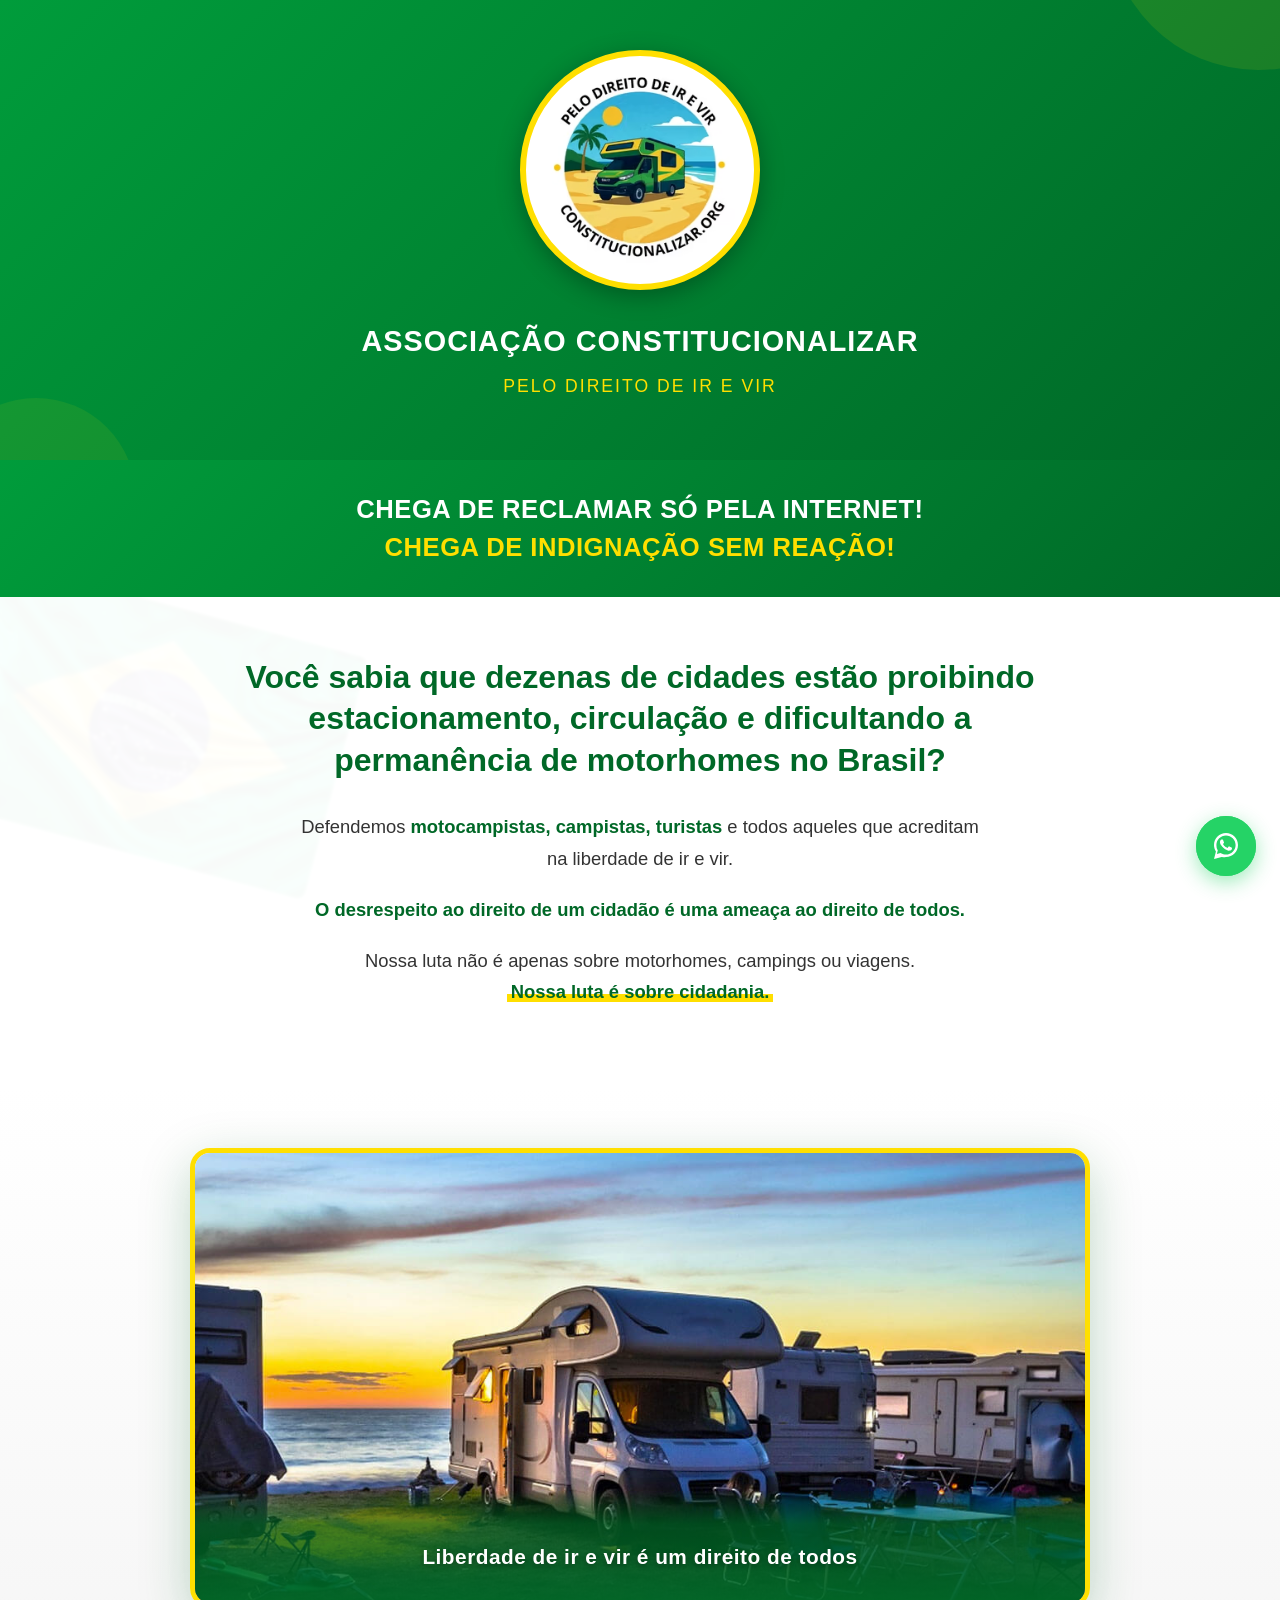
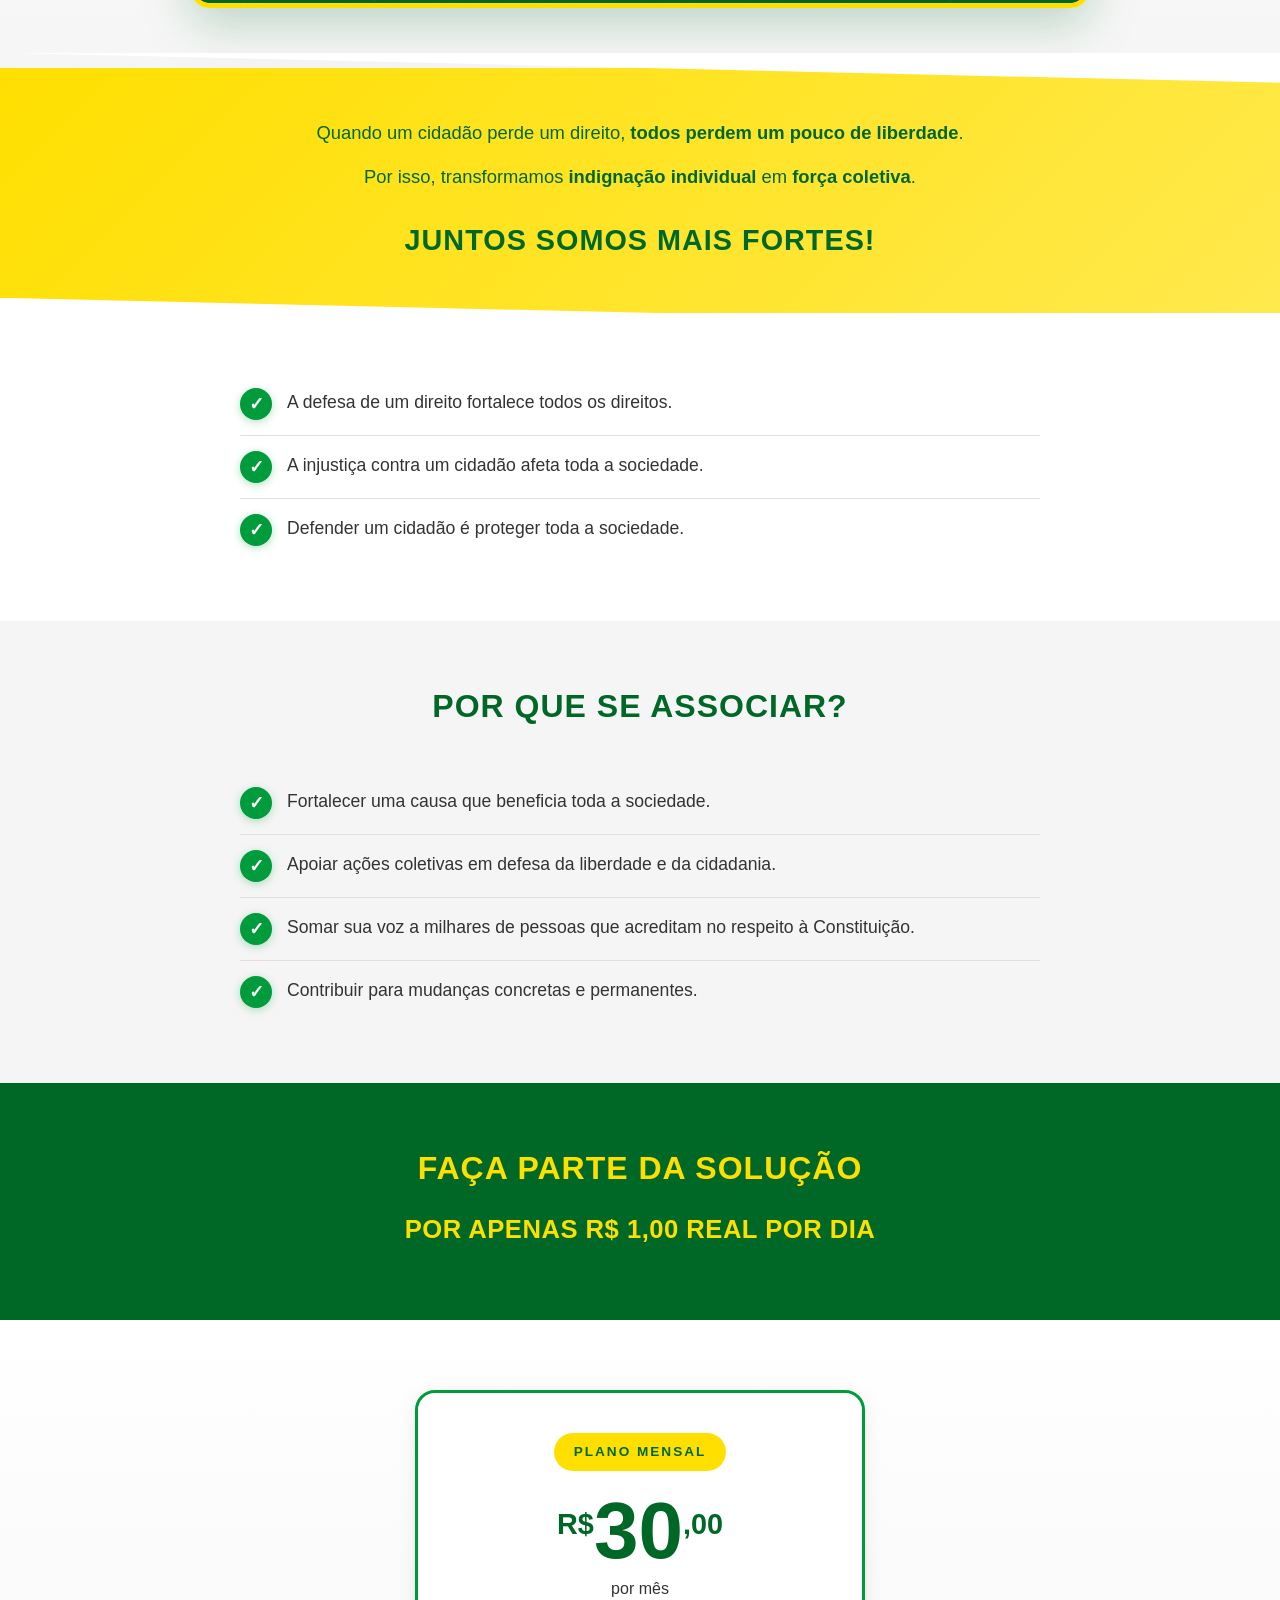
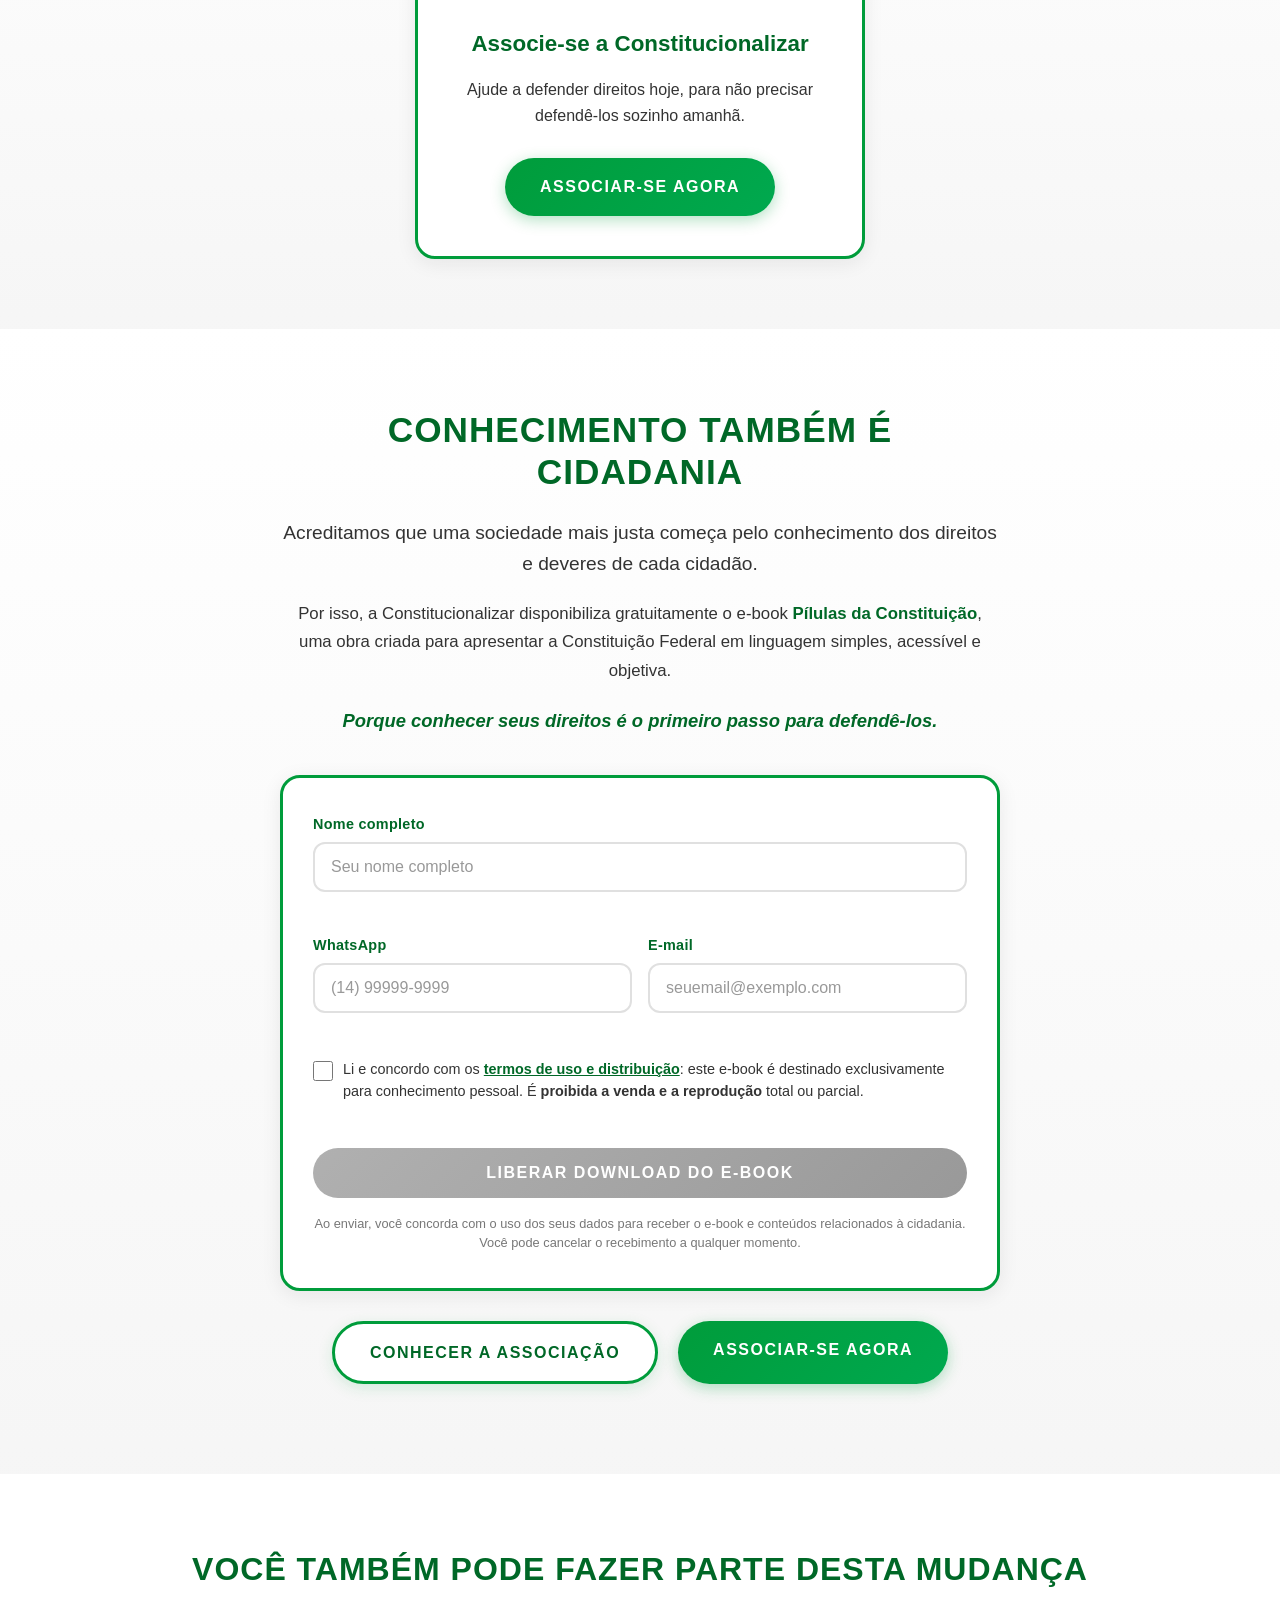
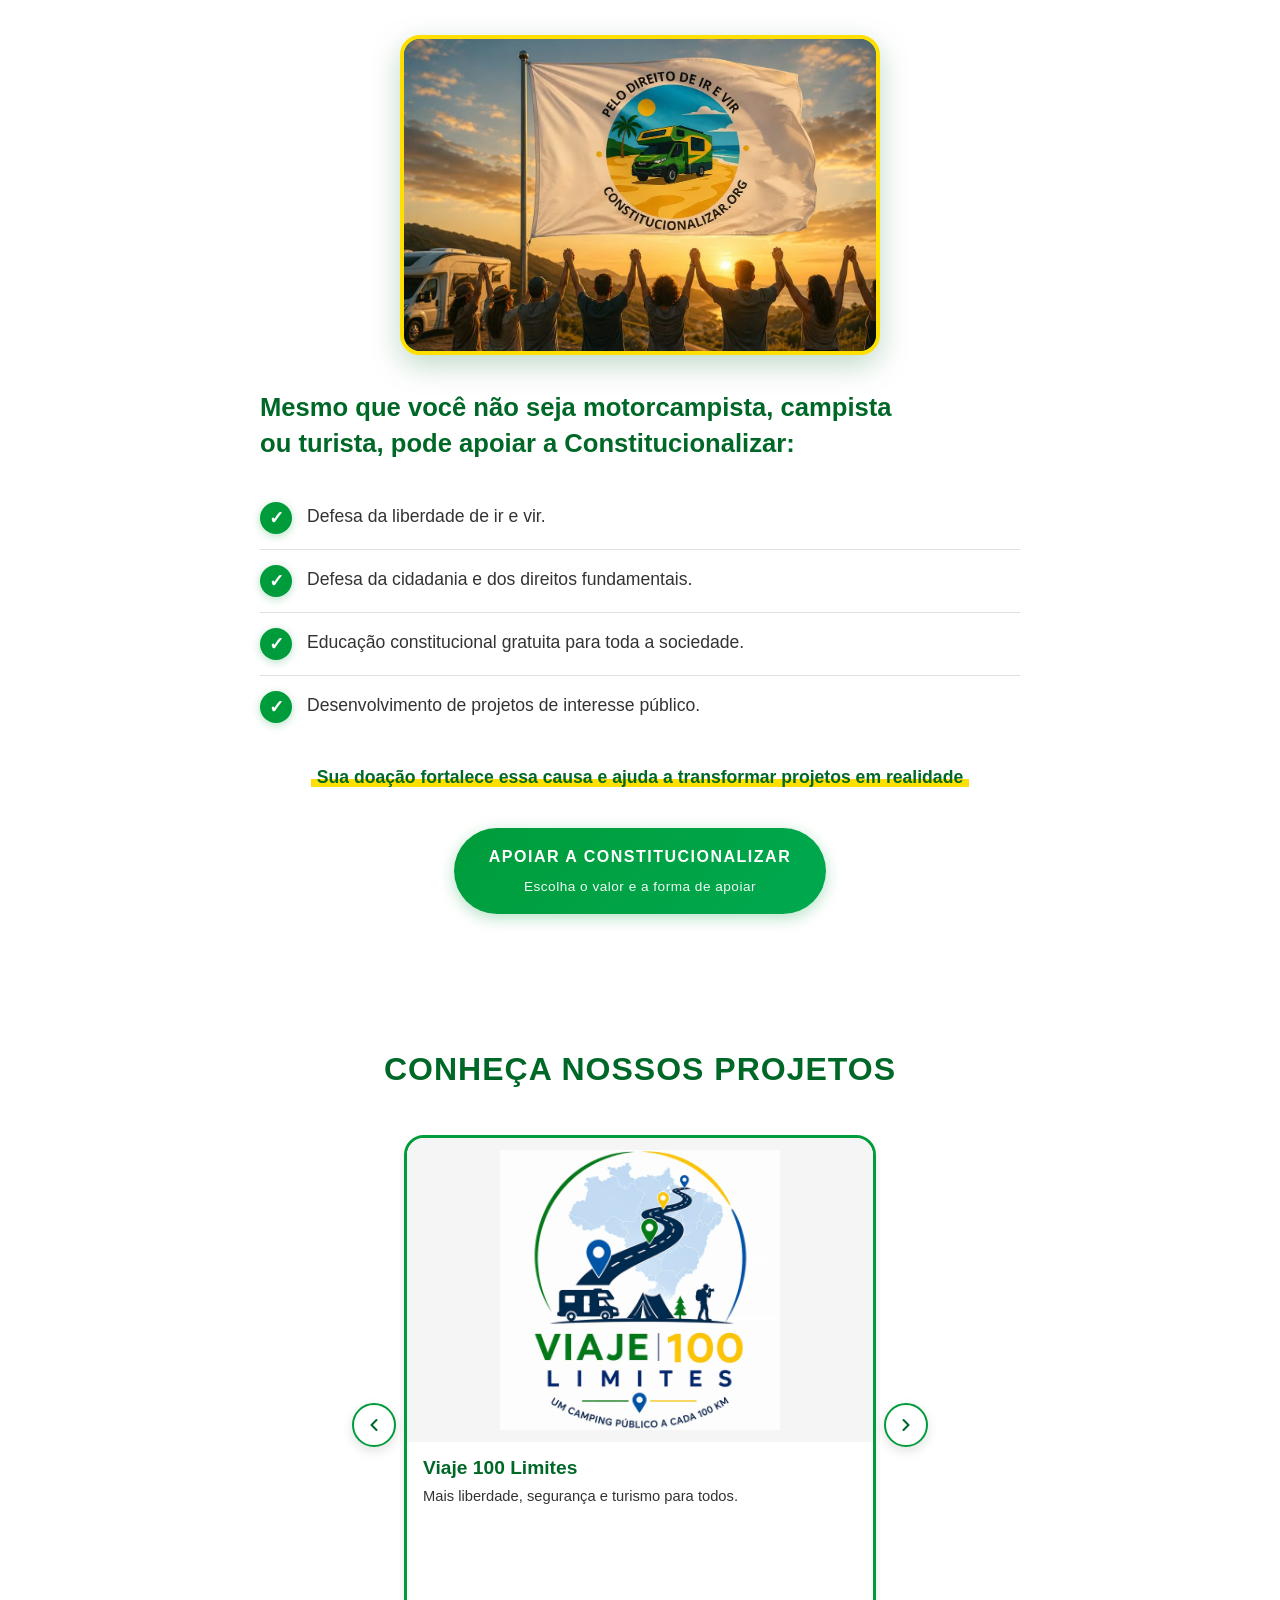
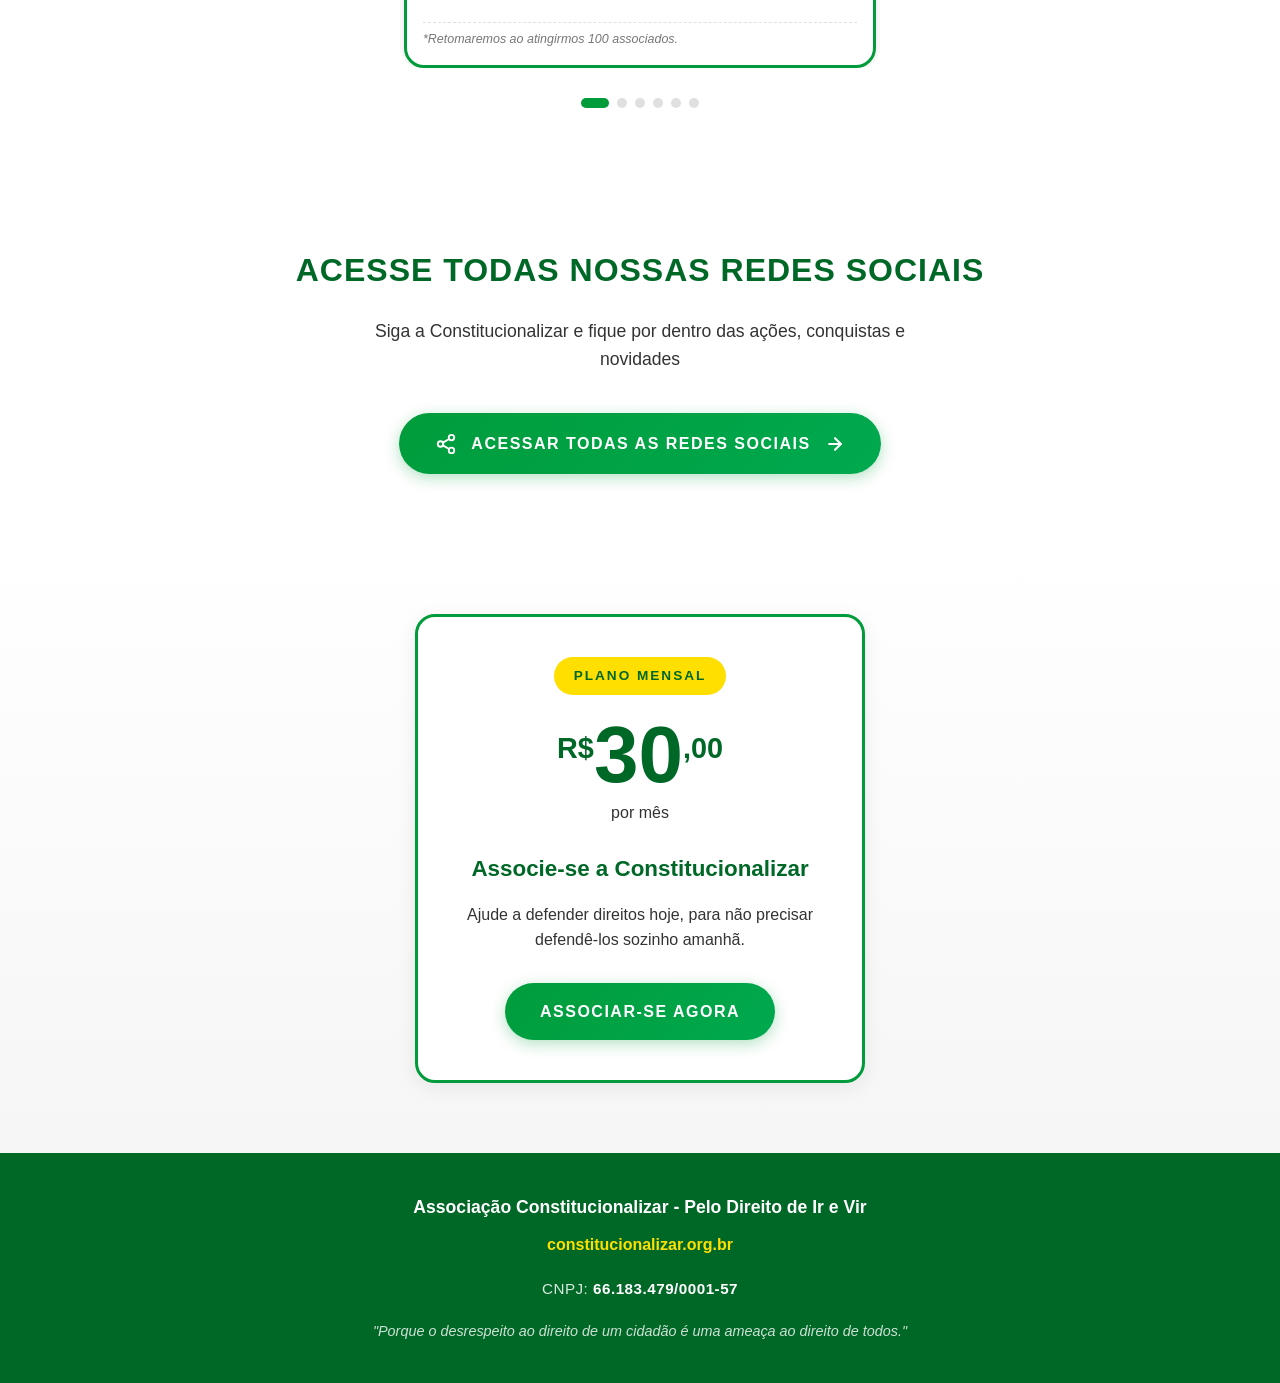
==== commit 09063f50: "feat(projects): adicionar Central da Cidadania ao carrossel Novo 6o slide com logotipo em avif/webp/" ====
--- a/index.html
+++ b/index.html
@@ -348,7 +348,7 @@
 
                 <div class="projects-viewport">
                     <ul class="projects-track" id="projectsTrack">
-                        <li class="projects-slide" role="group" aria-roledescription="slide" aria-label="1 de 5">
+                        <li class="projects-slide" role="group" aria-roledescription="slide" aria-label="1 de 6">
                             <article class="project-card">
                                 <div class="project-card-media">
                                     <picture>
@@ -368,7 +368,7 @@
                             </article>
                         </li>
 
-                        <li class="projects-slide" role="group" aria-roledescription="slide" aria-label="2 de 5" aria-hidden="true" inert>
+                        <li class="projects-slide" role="group" aria-roledescription="slide" aria-label="2 de 6" aria-hidden="true" inert>
                             <article class="project-card">
                                 <div class="project-card-media">
                                     <picture>
@@ -388,7 +388,7 @@
                             </article>
                         </li>
 
-                        <li class="projects-slide" role="group" aria-roledescription="slide" aria-label="3 de 5" aria-hidden="true" inert>
+                        <li class="projects-slide" role="group" aria-roledescription="slide" aria-label="3 de 6" aria-hidden="true" inert>
                             <article class="project-card">
                                 <div class="project-card-media">
                                     <picture>
@@ -408,7 +408,7 @@
                             </article>
                         </li>
 
-                        <li class="projects-slide" role="group" aria-roledescription="slide" aria-label="4 de 5" aria-hidden="true" inert>
+                        <li class="projects-slide" role="group" aria-roledescription="slide" aria-label="4 de 6" aria-hidden="true" inert>
                             <article class="project-card">
                                 <div class="project-card-media">
                                     <picture>
@@ -428,7 +428,7 @@
                             </article>
                         </li>
 
-                        <li class="projects-slide" role="group" aria-roledescription="slide" aria-label="5 de 5" aria-hidden="true" inert>
+                        <li class="projects-slide" role="group" aria-roledescription="slide" aria-label="5 de 6" aria-hidden="true" inert>
                             <article class="project-card">
                                 <div class="project-card-media">
                                     <picture>
@@ -447,6 +447,26 @@
                                 </div>
                             </article>
                         </li>
+
+                        <li class="projects-slide" role="group" aria-roledescription="slide" aria-label="6 de 6" aria-hidden="true" inert>
+                            <article class="project-card">
+                                <div class="project-card-media">
+                                    <picture>
+                                        <source type="image/avif" srcset="assets/images/projects/central-da-cidadania.avif">
+                                        <source type="image/webp" srcset="assets/images/projects/central-da-cidadania.webp">
+                                        <img src="assets/images/projects/central-da-cidadania.jpg"
+                                             width="333" height="260"
+                                             alt="Logotipo do projeto Central da Cidadania - letra C em verde, azul e amarelo com os valores trabalho, ética, persistência e transparência"
+                                             loading="lazy" decoding="async">
+                                    </picture>
+                                </div>
+                                <div class="project-card-body">
+                                    <h3 class="project-card-title">Central da Cidadania</h3>
+                                    <p class="project-card-desc">Planejamento, atuação e transparência em defesa dos direitos coletivos. Um projeto da Associação Constitucionalizar. O conceito está sólido: a Central mostra a atuação institucional; o Kanban mostra o andamento; e a Mesa de Trabalho apresenta os detalhes e preserva o histórico. Agora já temos uma base clara para, no próximo passo, definir a identidade visual e criar a arte.</p>
+                                    <p class="project-card-note">*Trabalho · Ética · Persistência · Transparência.</p>
+                                </div>
+                            </article>
+                        </li>
                     </ul>
                 </div>
 
@@ -464,6 +484,7 @@
                     <li><button class="projects-dot" type="button" role="tab" aria-selected="false" aria-controls="projectsTrack" aria-label="Ir para o projeto 3: Pílulas da Constituição" data-go-to="2"></button></li>
                     <li><button class="projects-dot" type="button" role="tab" aria-selected="false" aria-controls="projectsTrack" aria-label="Ir para o projeto 4: Mapa do Bem" data-go-to="3"></button></li>
                     <li><button class="projects-dot" type="button" role="tab" aria-selected="false" aria-controls="projectsTrack" aria-label="Ir para o projeto 5: Mapa Dinâmico do Turismo" data-go-to="4"></button></li>
+                    <li><button class="projects-dot" type="button" role="tab" aria-selected="false" aria-controls="projectsTrack" aria-label="Ir para o projeto 6: Central da Cidadania" data-go-to="5"></button></li>
                 </ol>
             </div>
         </div>
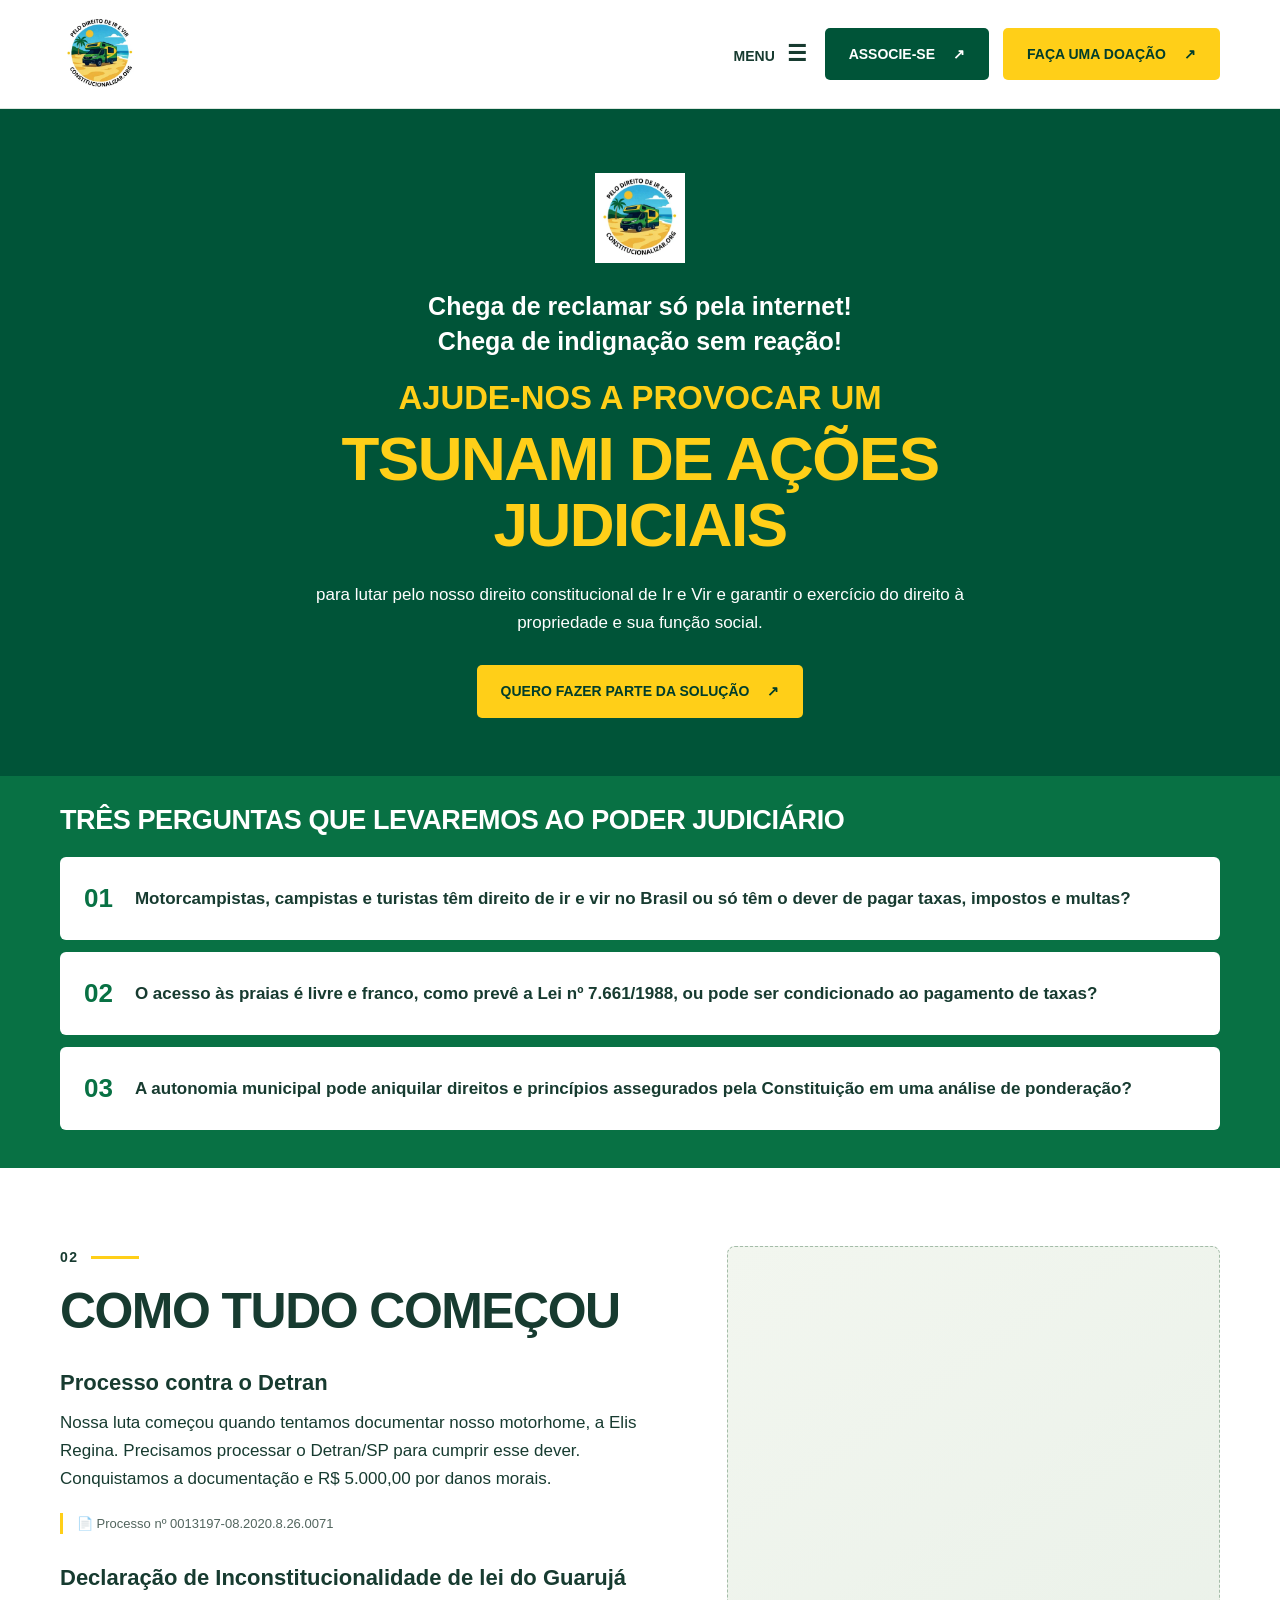
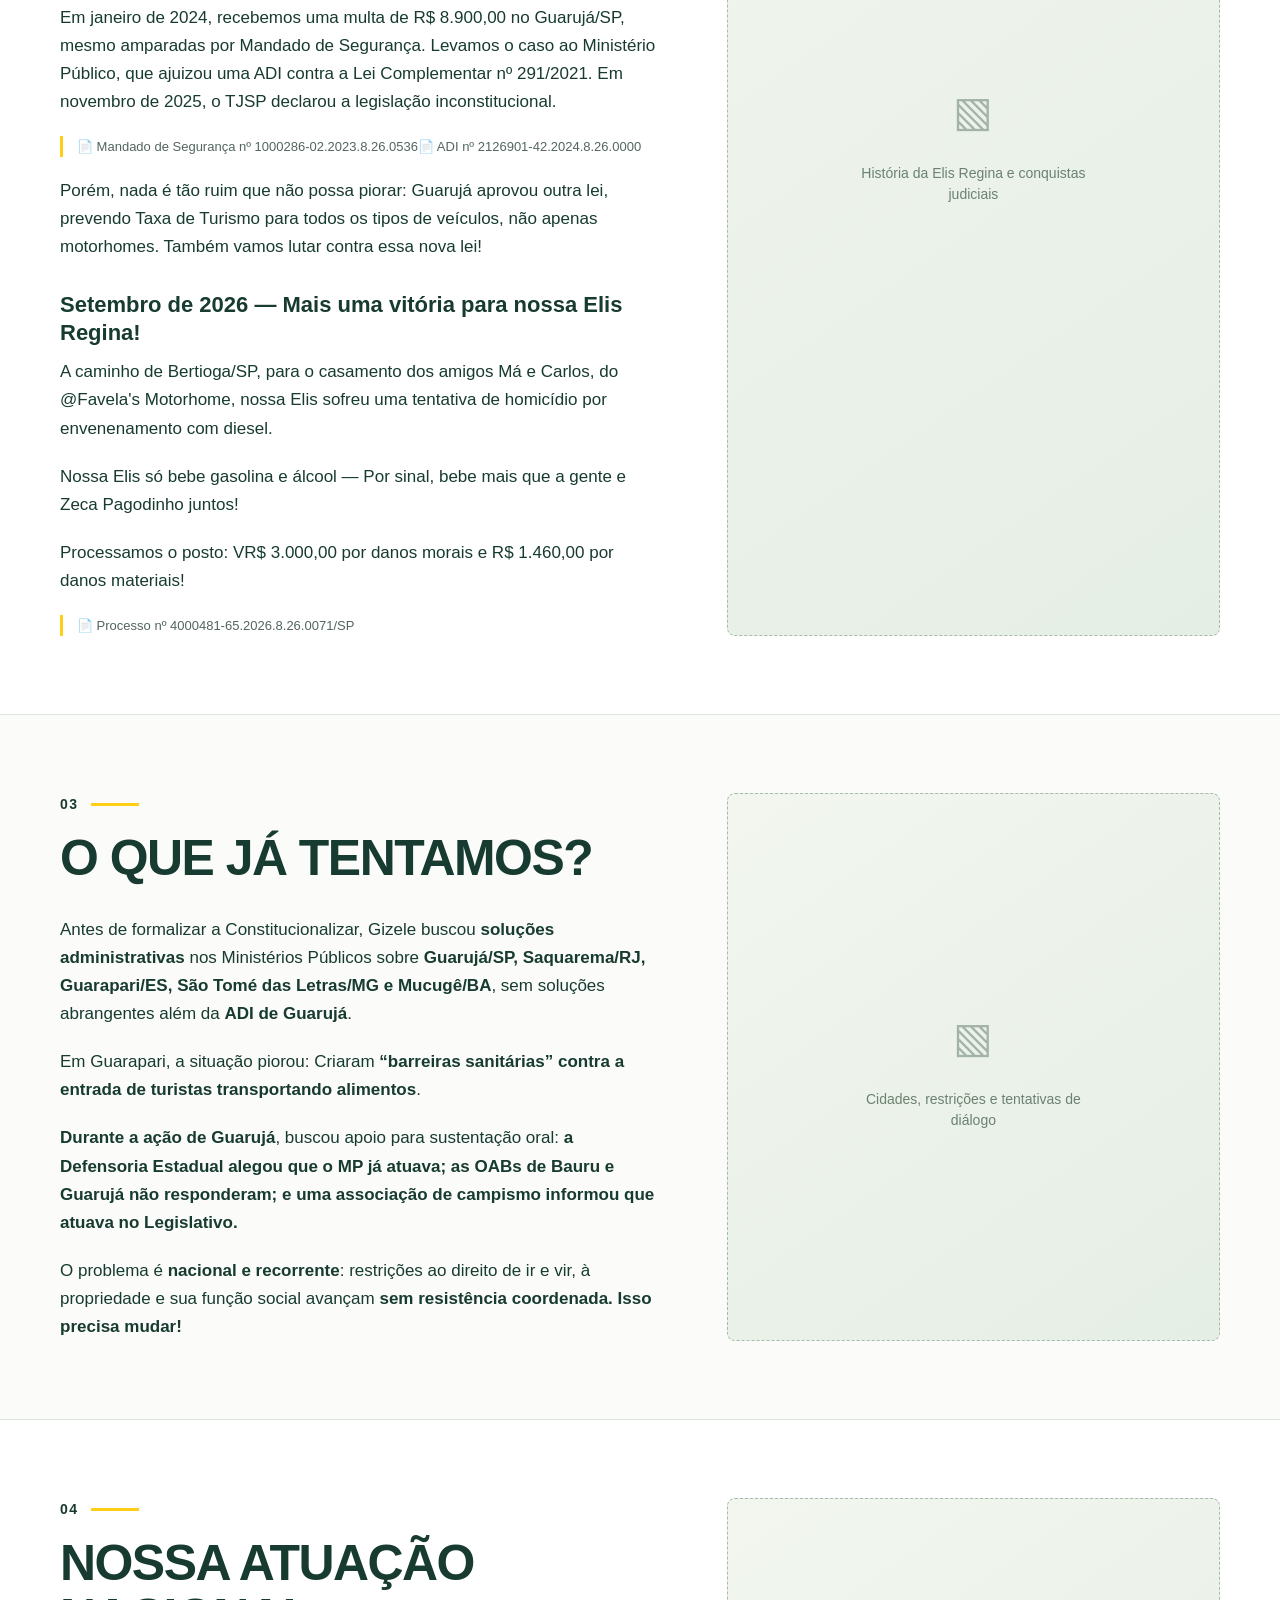
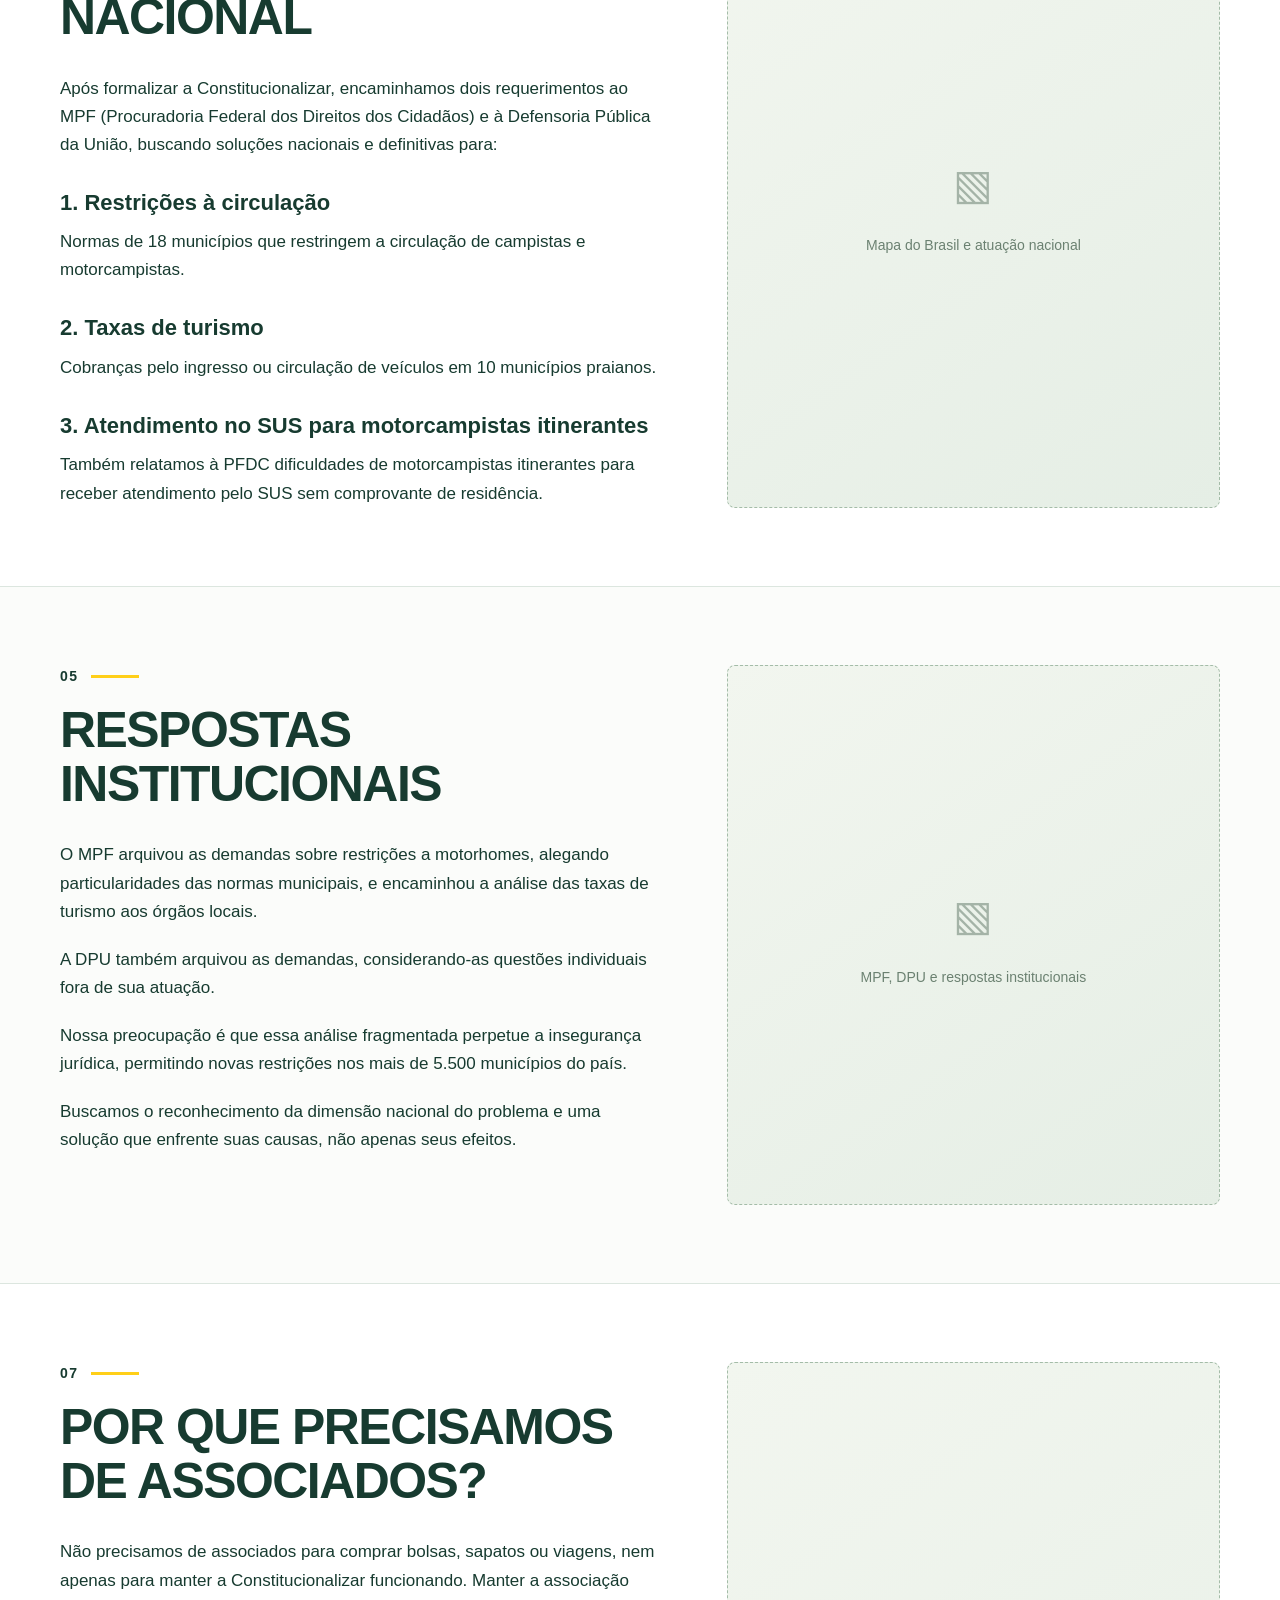
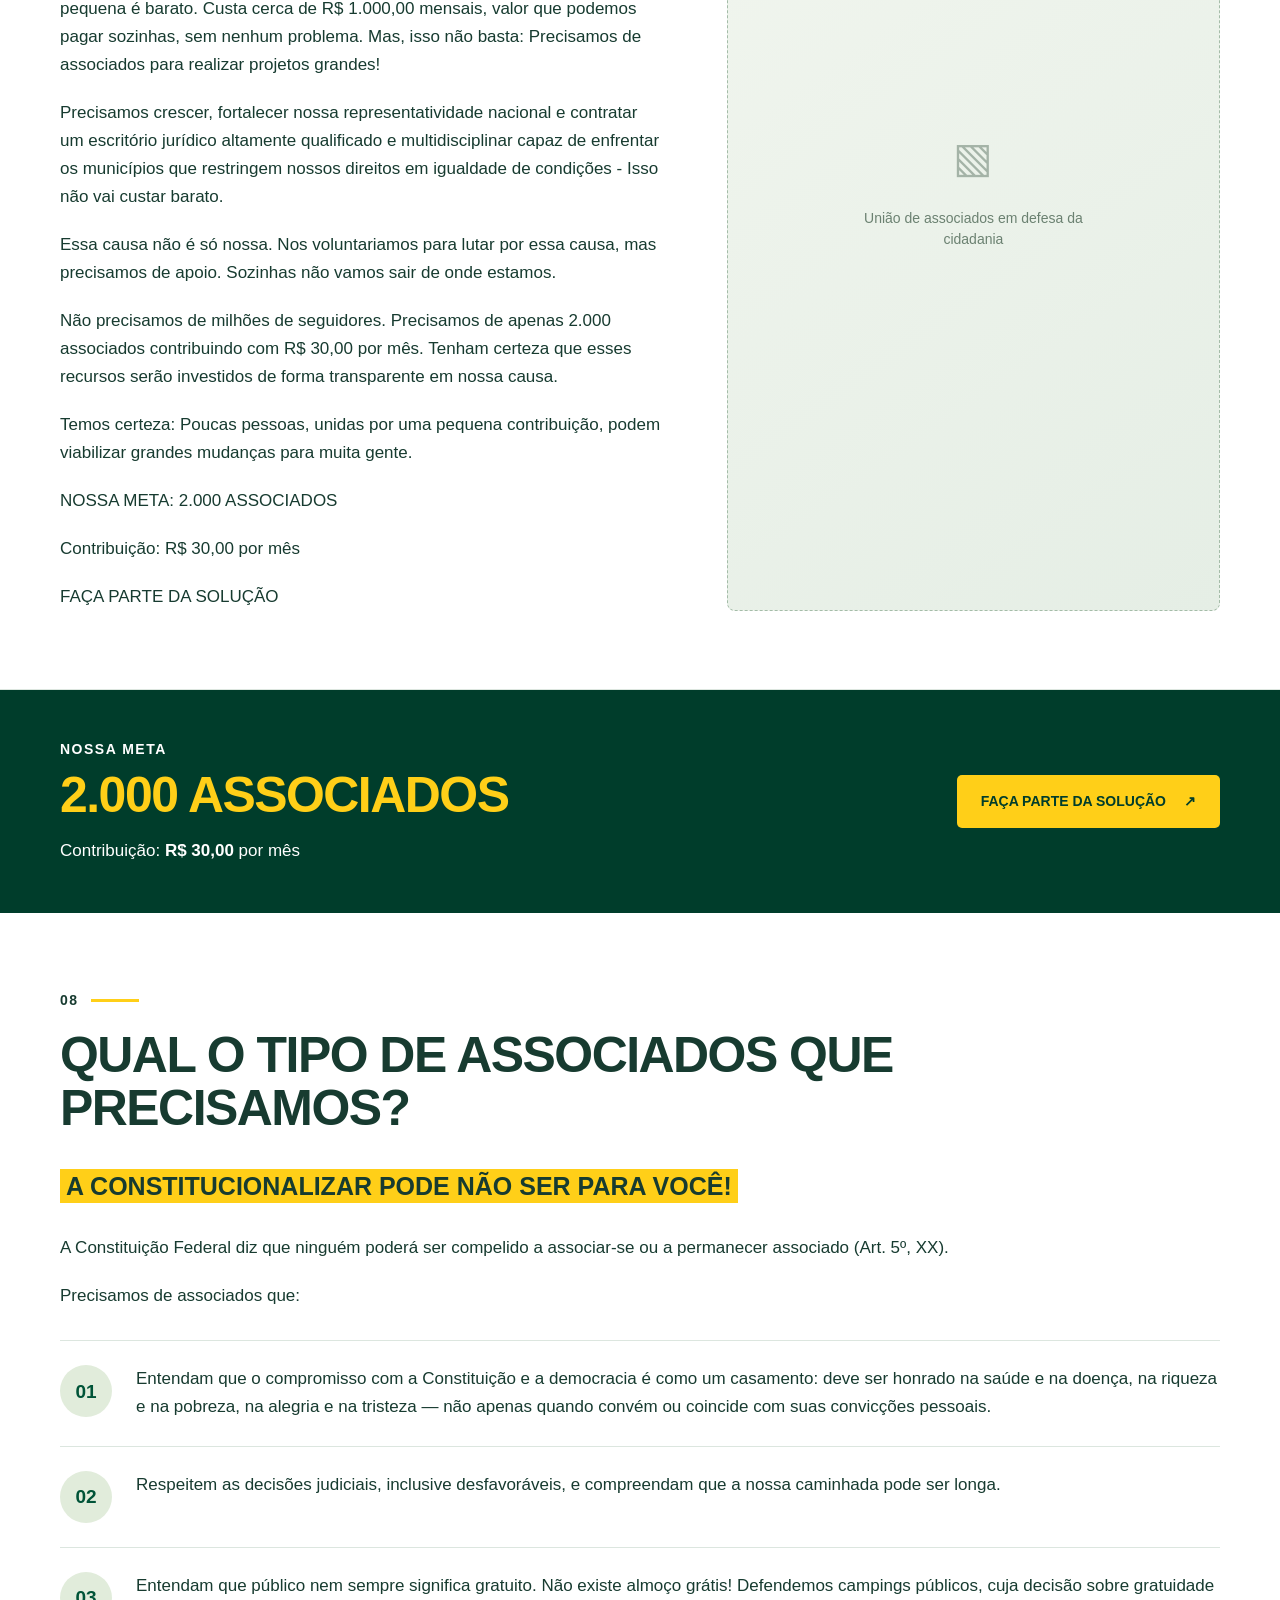
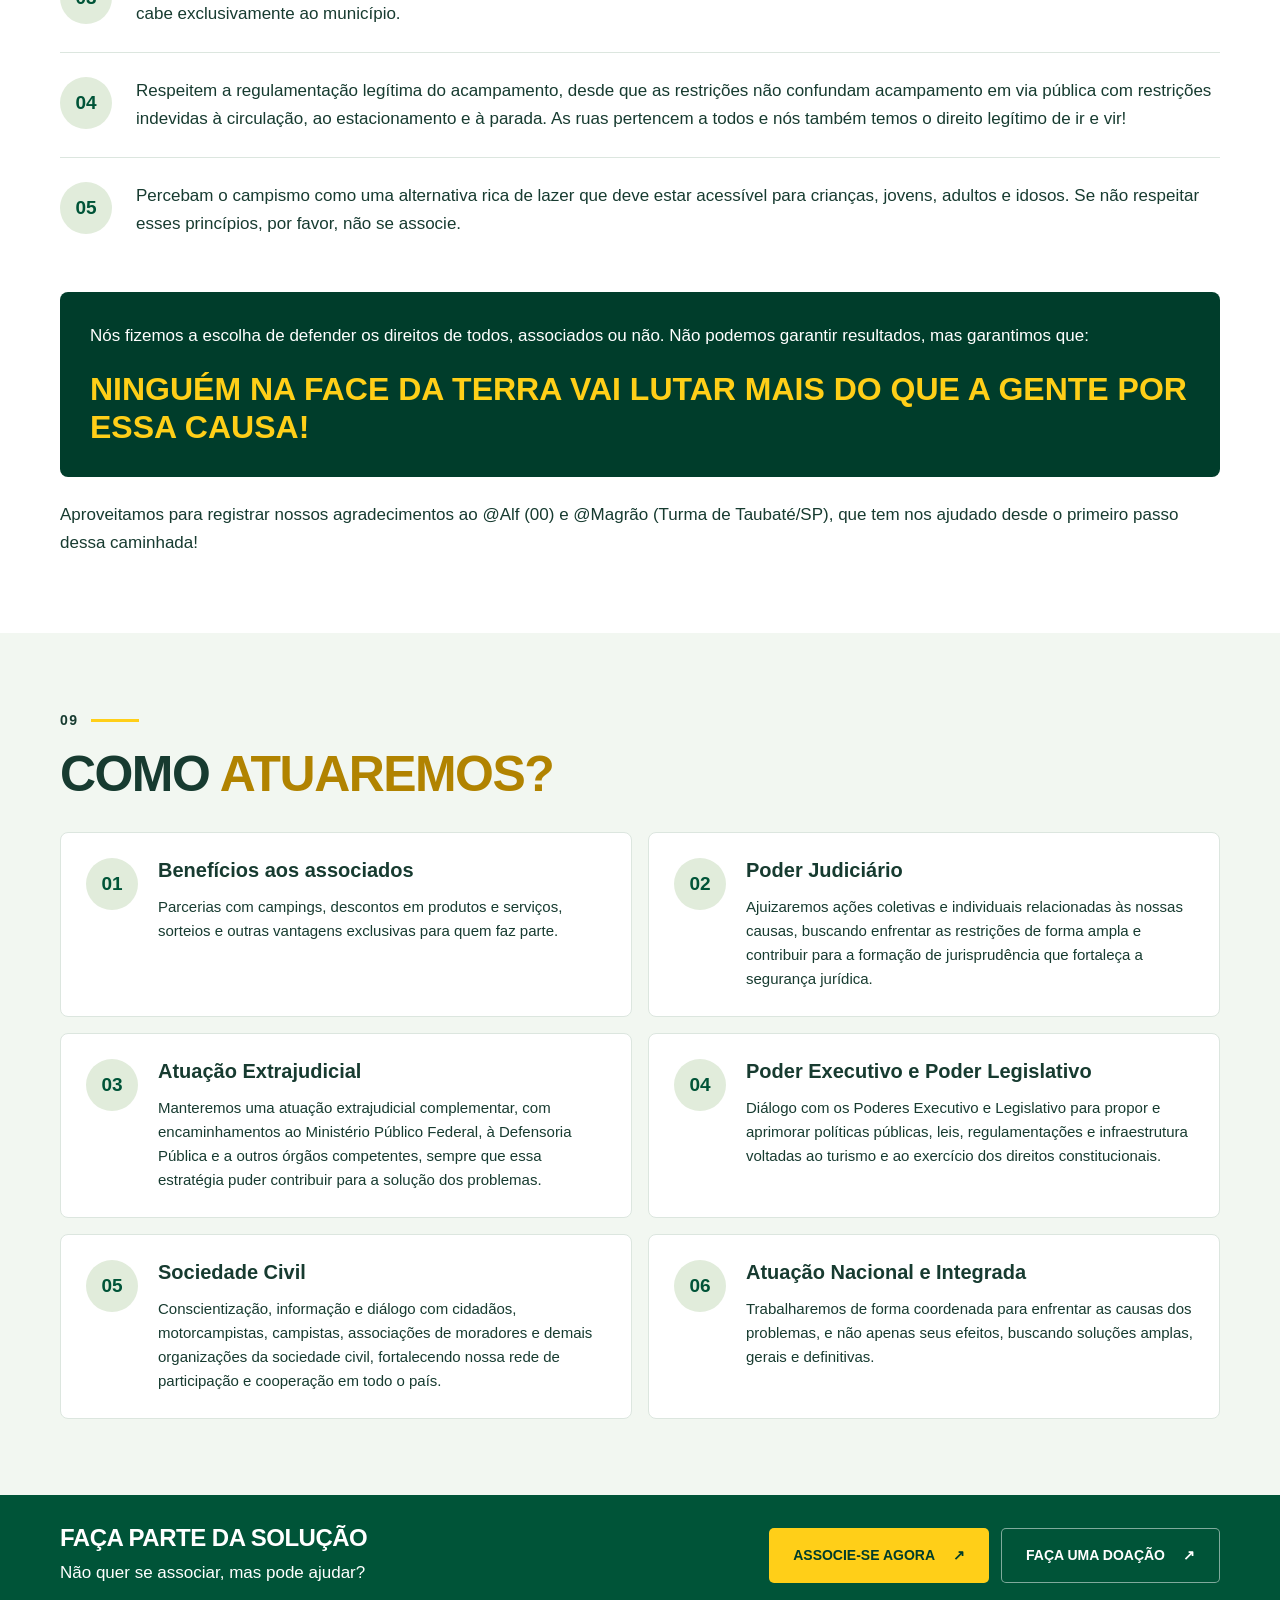
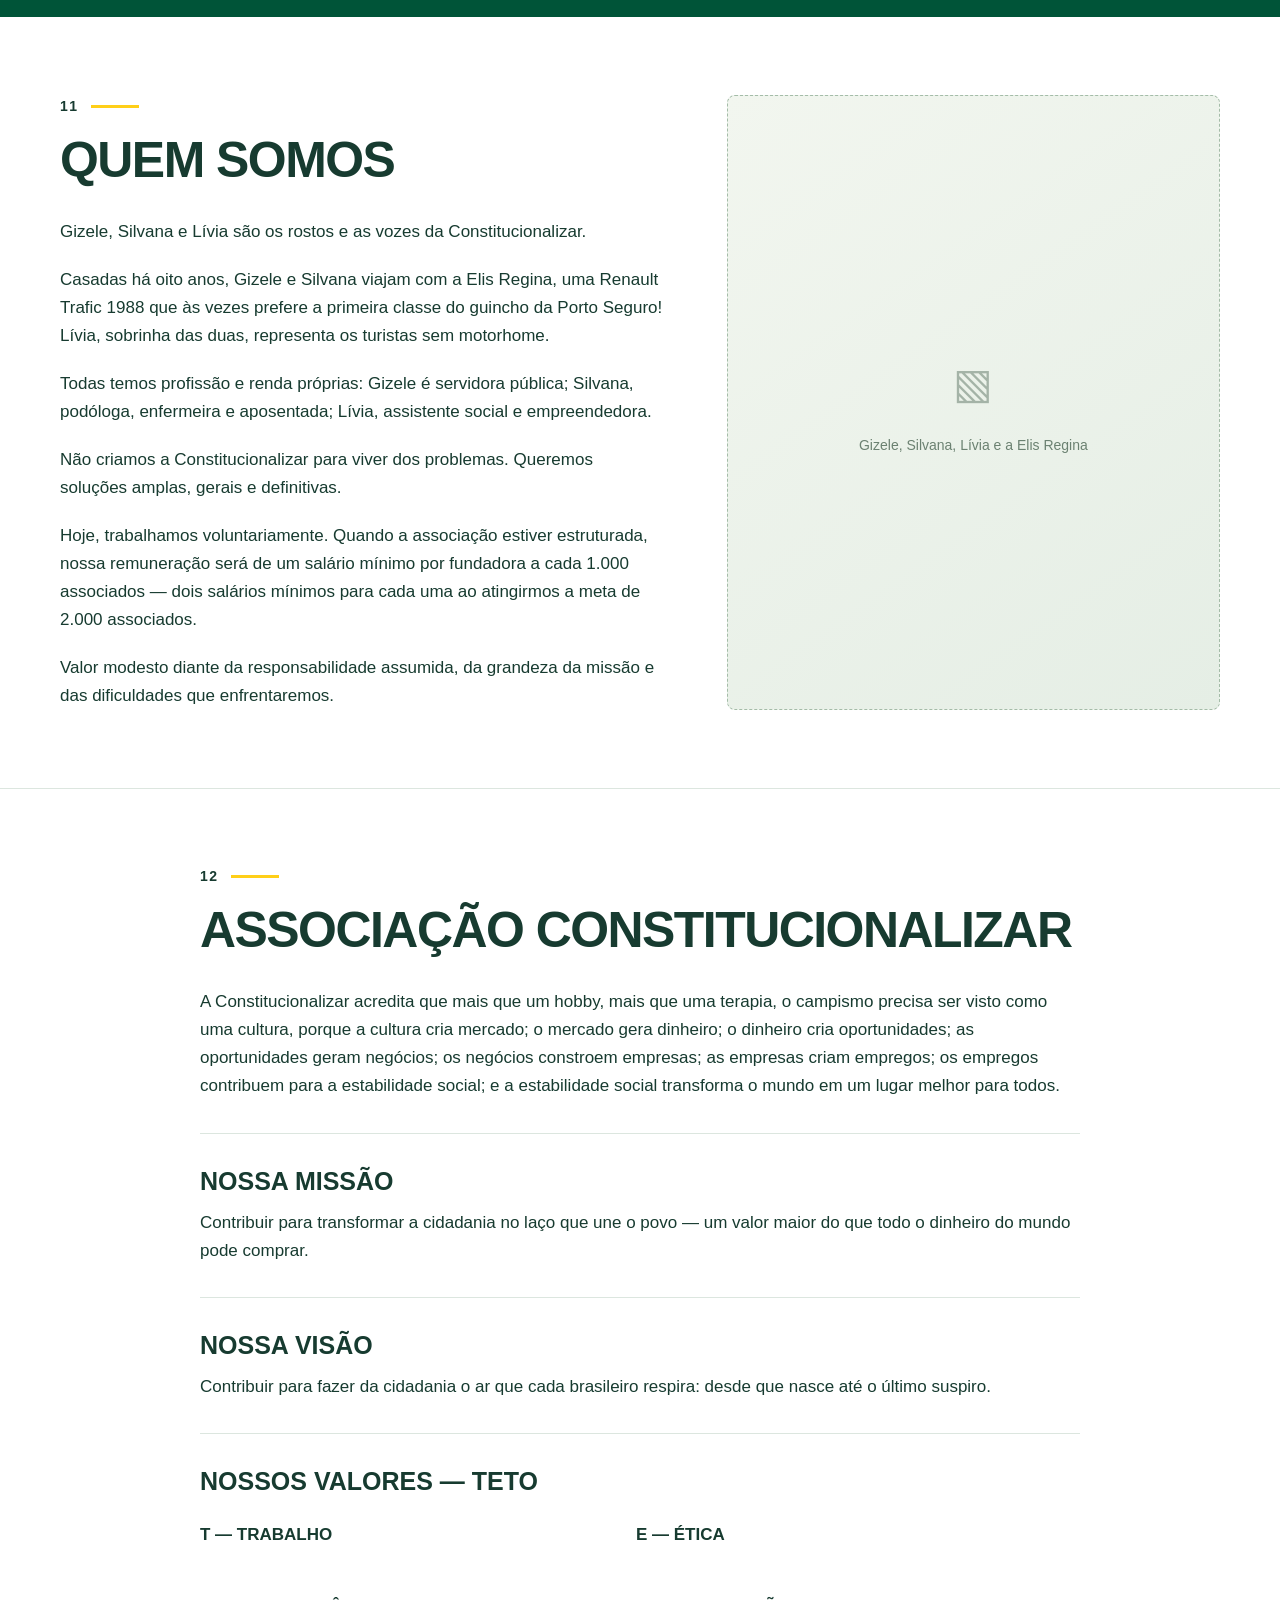
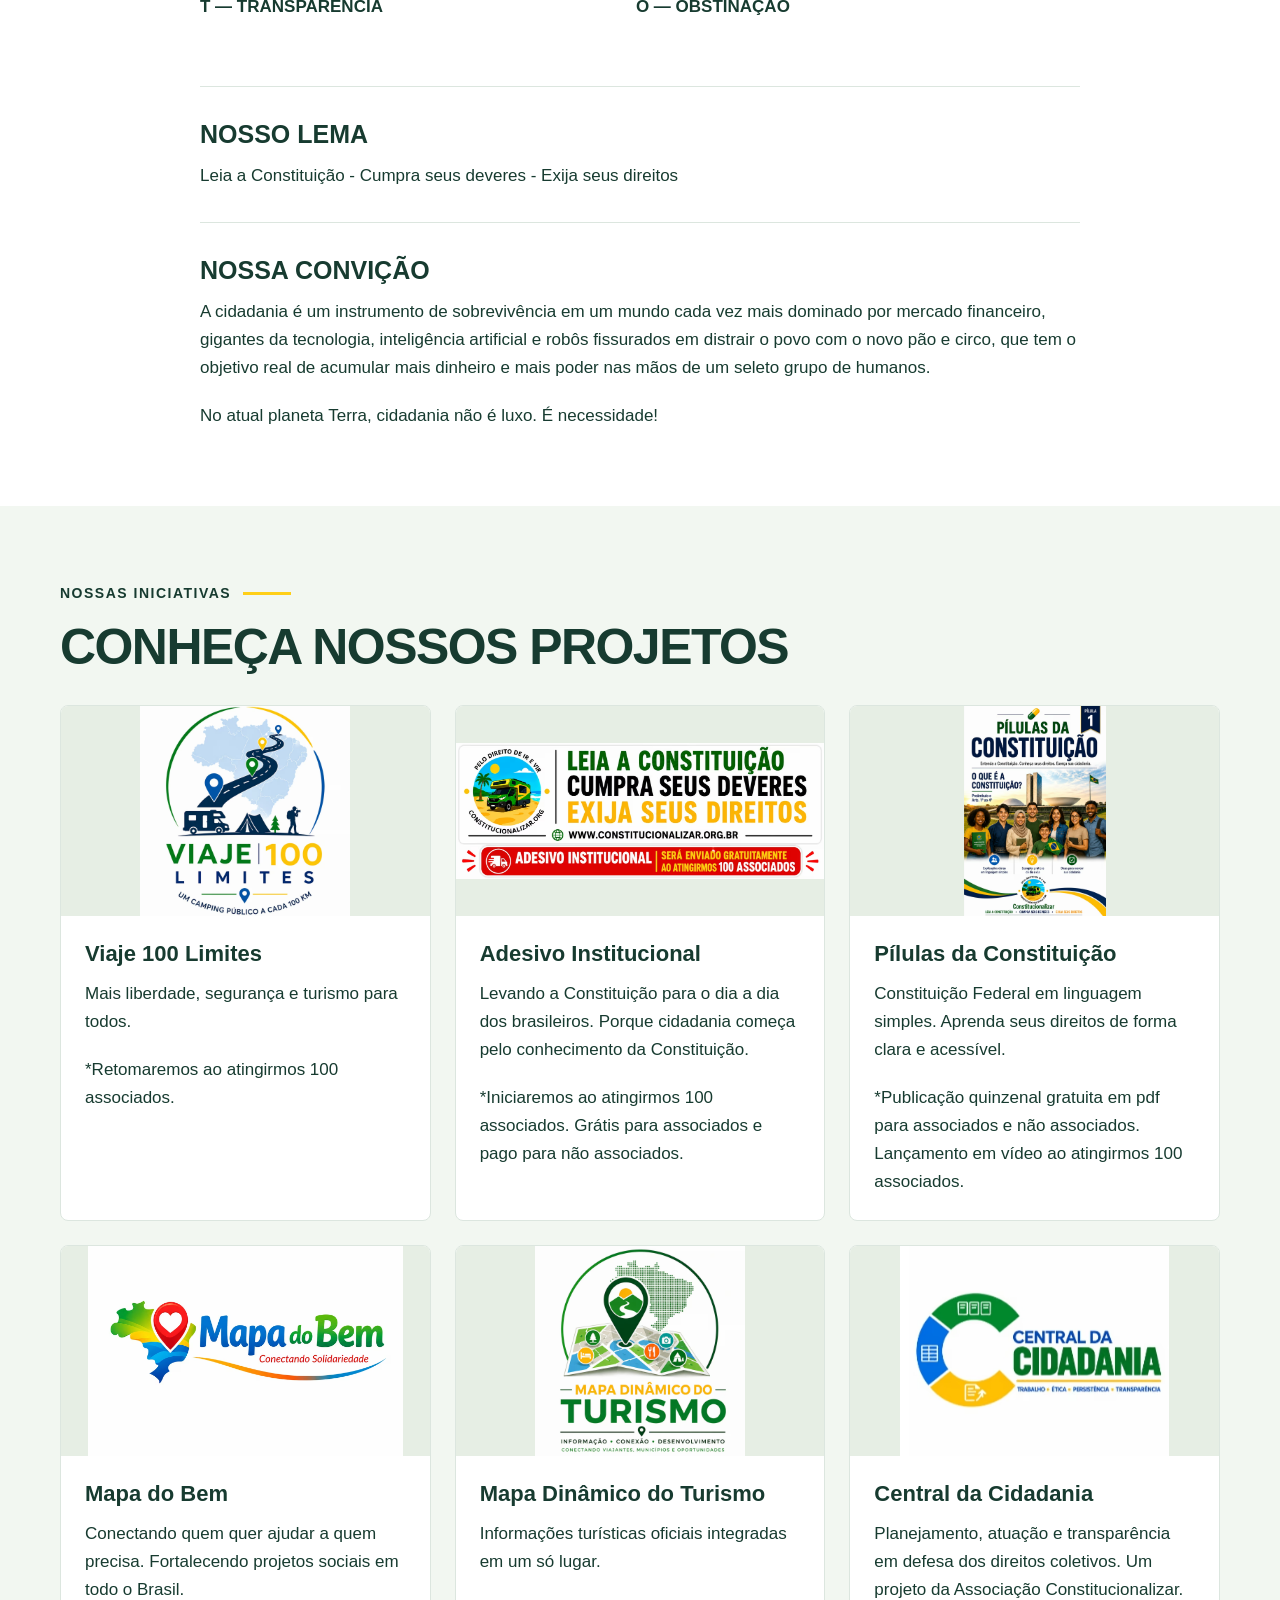
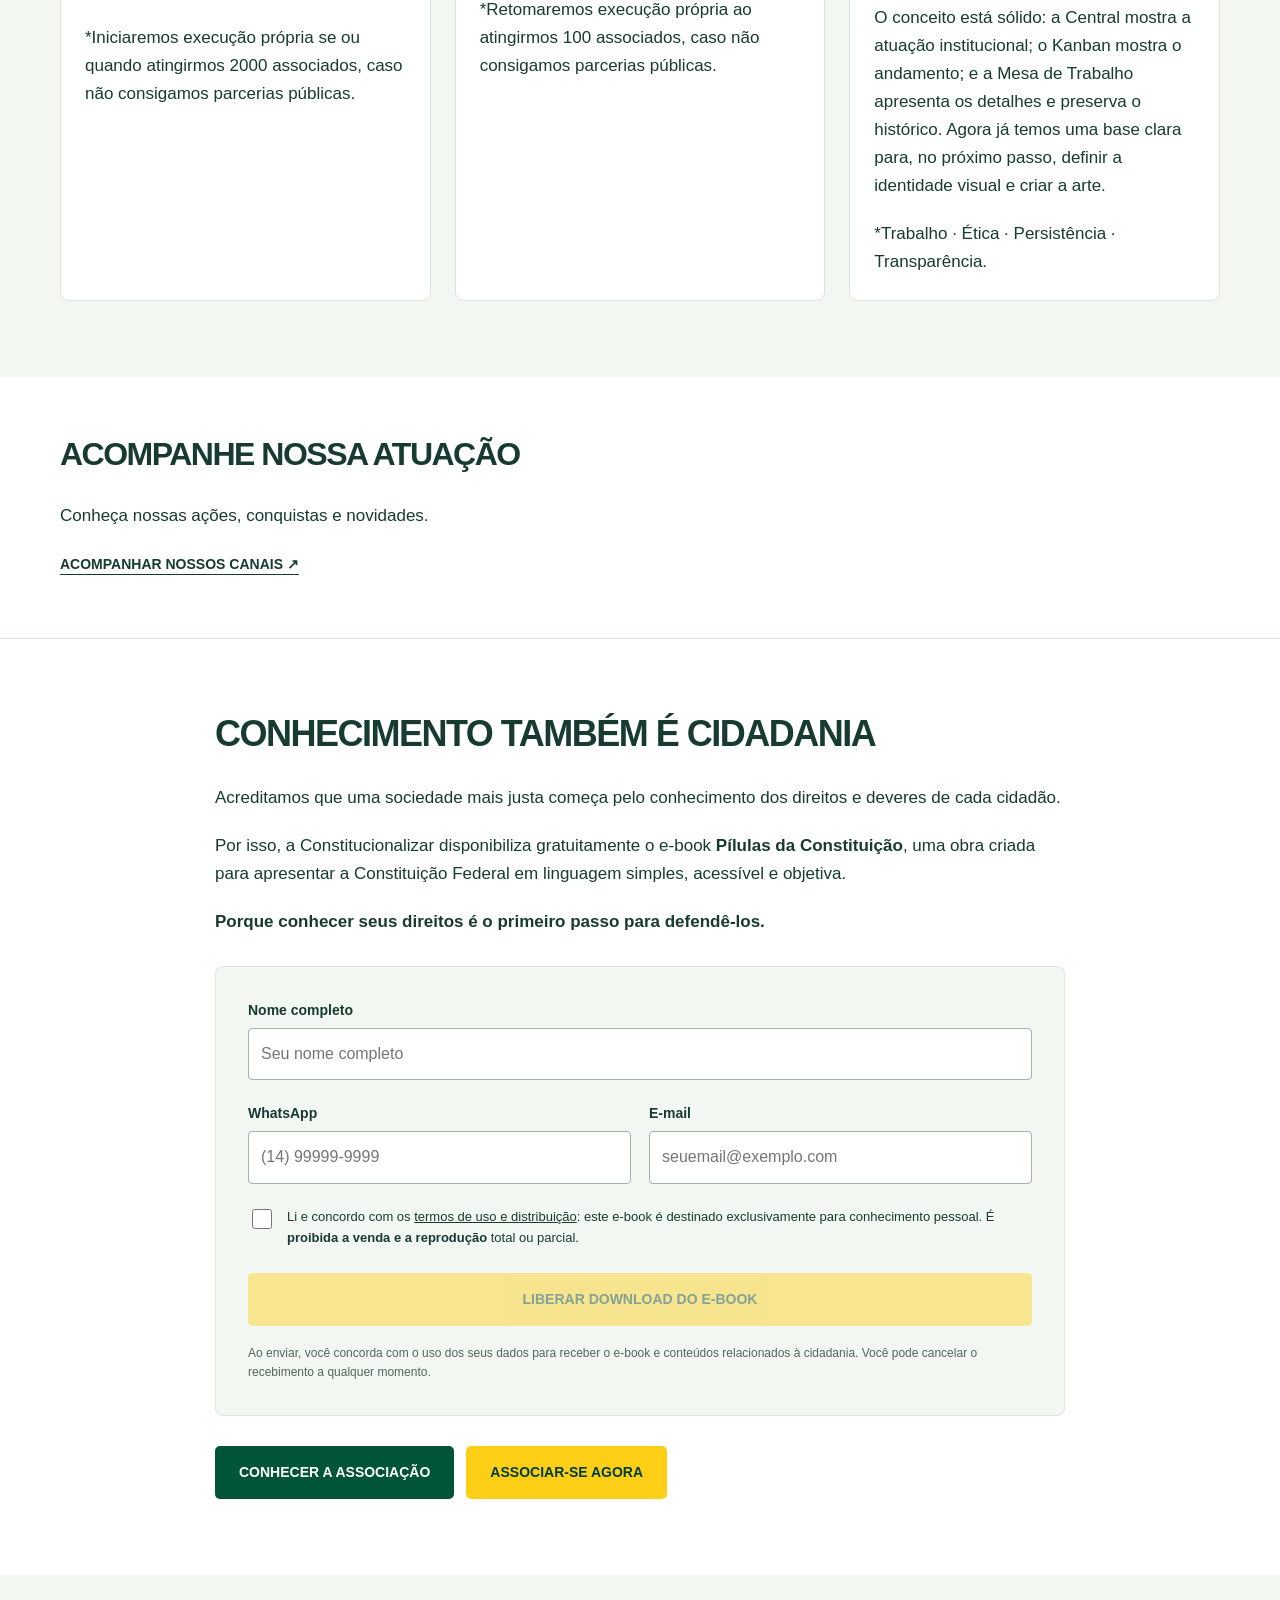
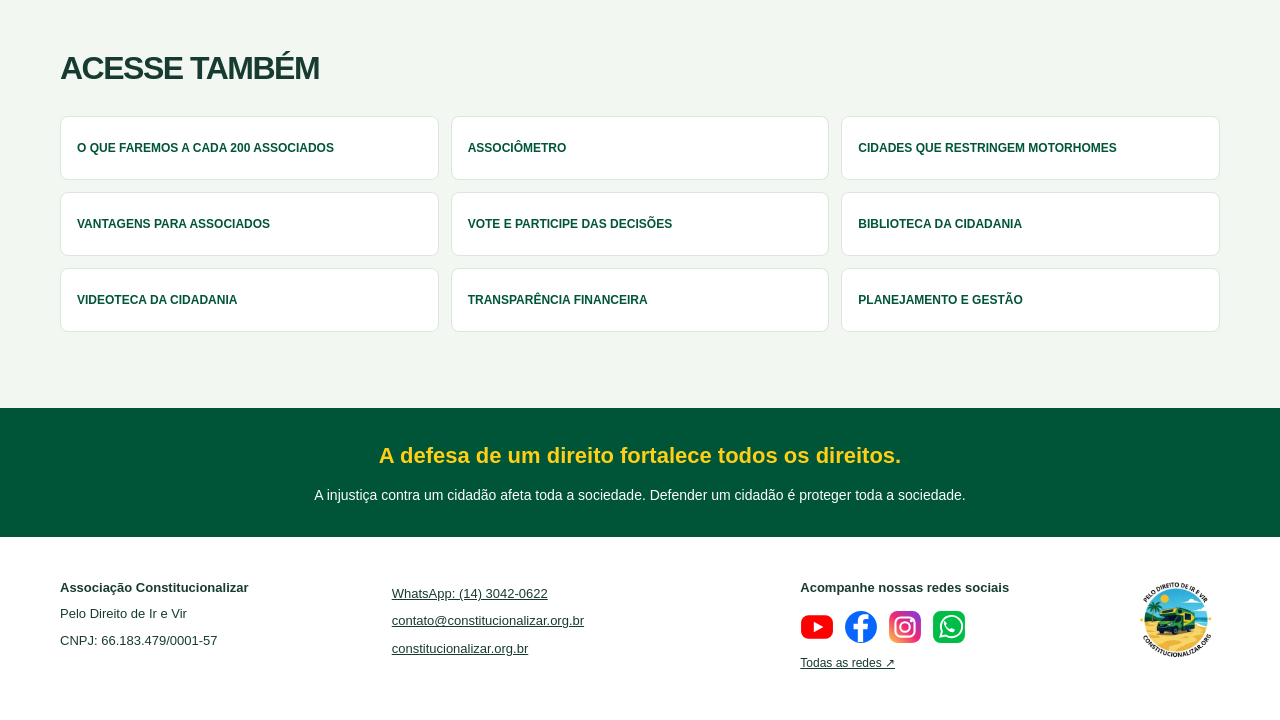
==== commit 35f9f8bc: "designer" ====
--- a/index.html
+++ b/index.html
@@ -15,7 +15,7 @@
     <link rel="icon" type="image/png" sizes="32x32" href="assets/favicon/favicon-32.png">
     <link rel="icon" type="image/png" sizes="16x16" href="assets/favicon/favicon-16.png">
     <link rel="apple-touch-icon" sizes="48x48" href="assets/favicon/favicon-48.png">
-    <link rel="stylesheet" href="styles.css">
+    <link rel="stylesheet" href="styles.css?v=8">
     <!-- Google Ads Tag (substitua AW-XXXXXXXXX pelo seu ID) -->
     <!--
     <script async src="https://www.googletagmanager.com/gtag/js?id=AW-XXXXXXXXX"></script>
@@ -27,146 +27,387 @@
     </script>
     -->
 </head>
-<body>
-    <!-- Marca d'água da Bandeira do Brasil nos fundos brancos -->
-    <div class="watermark" aria-hidden="true">
-        <img src="assets/images/watermark/bandeira-brasil.jpg" alt="" class="watermark-img watermark-1">
-        <img src="assets/images/watermark/bandeira-brasil.jpg" alt="" class="watermark-img watermark-2">
-    </div>
-
-    <!-- Cabeçalho com Logo -->
-    <header class="header">
-        <div class="container">
-            <div class="logo-wrapper">
-                <picture>
-                    <source type="image/avif"
-                            srcset="assets/images/logo/logo-256.avif 1x, assets/images/logo/logo-512.avif 2x"
-                            sizes="240px">
-                    <source type="image/webp"
-                            srcset="assets/images/logo/logo-256.webp 1x, assets/images/logo/logo-512.webp 2x"
-                            sizes="240px">
-                    <img src="assets/images/logo/logo-512.webp"
-                         width="240"
-                         height="240"
-                         alt="Logo da Associação Constitucionalizar — selo institucional"
-                         class="logo"
-                         decoding="async"
-                         fetchpriority="high">
-                </picture>
-            </div>
-            <h1 class="header-title">ASSOCIAÇÃO CONSTITUCIONALIZAR</h1>
-            <p class="header-subtitle">Pelo Direito de Ir e Vir</p>
-        </div>
-    </header>
-
-    <!-- Chamada de impacto pré-hero -->
-    <section class="rally-call">
-        <div class="container">
-            <p class="rally-text">
-                Chega de reclamar só pela internet!<br>
-                <span class="rally-accent">Chega de indignação sem reação!</span>
-            </p>
-        </div>
-    </section>
-
-    <!-- Seção Principal - Chamada -->
-    <section class="hero">
-        <div class="container">
-            <h2 class="hero-title">Você sabia que dezenas de cidades estão proibindo estacionamento, circulação e dificultando a permanência de motorhomes no Brasil?</h2>
-            <p class="hero-text">
-                Defendemos <strong>motocampistas, campistas, turistas</strong> e todos aqueles que acreditam na liberdade de ir e vir.
-            </p>
-            <p class="hero-text">
-                <strong>O desrespeito ao direito de um cidadão é uma ameaça ao direito de todos.</strong>
-            </p>
-            <p class="hero-text">
-                Nossa luta não é apenas sobre motorhomes, campings ou viagens.<br>
-                <strong class="highlight">Nossa luta é sobre cidadania.</strong>
-            </p>
-        </div>
-    </section>
-
-    <!-- Seção Visual - Motorhome na Praia -->
-    <section class="visual-section">
-        <div class="container">
-            <div class="image-frame">
-                <img
-                    src="assets/images/banner/motor-home.jpg"
-                    alt="Motorhomes ao pôr do sol na praia - liberdade de ir e vir"
-                    class="real-image"
-                    loading="lazy">
-                <div class="image-overlay">
-                    <p class="image-caption">Liberdade de ir e vir é um direito de todos</p>
-                </div>
-            </div>
-        </div>
-    </section>
-
-    <!-- Seção Transformação -->
-    <section class="transformation">
-        <div class="container">
-            <p class="transform-text">Quando um cidadão perde um direito, <strong>todos perdem um pouco de liberdade</strong>.</p>
-            <p class="transform-text">Por isso, transformamos <strong>indignação individual</strong> em <strong>força coletiva</strong>.</p>
-            <h3 class="transform-title">Juntos somos mais fortes!</h3>
-        </div>
-    </section>
-
-    <!-- Seção Princípios -->
-    <section class="principles">
-        <div class="container">
-            <ul class="check-list">
-                <li><span class="check-icon">✓</span> A defesa de um direito fortalece todos os direitos.</li>
-                <li><span class="check-icon">✓</span> A injustiça contra um cidadão afeta toda a sociedade.</li>
-                <li><span class="check-icon">✓</span> Defender um cidadão é proteger toda a sociedade.</li>
-            </ul>
-        </div>
-    </section>
-
-    <!-- Seção Por que se Associar -->
-    <section class="why-join">
-        <div class="container">
-            <h2 class="section-title">Por que se associar?</h2>
-            <ul class="check-list">
-                <li><span class="check-icon">✓</span> Fortalecer uma causa que beneficia toda a sociedade.</li>
-                <li><span class="check-icon">✓</span> Apoiar ações coletivas em defesa da liberdade e da cidadania.</li>
-                <li><span class="check-icon">✓</span> Somar sua voz a milhares de pessoas que acreditam no respeito à Constituição.</li>
-                <li><span class="check-icon">✓</span> Contribuir para mudanças concretas e permanentes.</li>
-            </ul>
-        </div>
-    </section>
-
-    <!-- Seção de Urgência -->
-    <section class="urgency">
-        <div class="container">
-            <h2 class="urgency-title">FAÇA PARTE DA SOLUÇÃO</h2>
-            <p class="urgency-text">POR APENAS R$ 1,00 REAL POR DIA</p>
-        </div>
-    </section>
-
-    <!-- Seção de Preço e CTA -->
-    <section class="pricing" id="pricing">
-        <div class="container">
-            <div class="pricing-card">
-                <div class="pricing-badge">PLANO MENSAL</div>
-                <div class="pricing-amount">
-                    <span class="currency">R$</span>
-                    <span class="price">30</span>
-                    <span class="cents">,00</span>
-                </div>
-                <p class="pricing-period">por mês</p>
-                <h3 class="pricing-title">Associe-se a Constitucionalizar</h3>
-                <p class="pricing-description">
-                    Ajude a defender direitos hoje, para não precisar defendê-los sozinho amanhã.
-                </p>
-                <a href="https://www.constitucionalizar.org.br/#section-planos" class="cta-button cta-primary" target="_blank" rel="noopener">
-                    ASSOCIAR-SE AGORA
-                </a>
-            </div>
-        </div>
-    </section>
-
-    <!-- Seção do E-book - Pílulas da Constituição -->
-    <section class="ebook-section" id="ebook">
+<body><a class="skip-link" href="#conteudo">Pular para o conteúdo</a>
+<header class="site-header">
+<div class="container header-inner"><a href="#" aria-label="Constitucionalizar — início"><img class="logo" src="assets/images/logo/logo-256.webp" width="88" height="88" alt="Associação Constitucionalizar"></a>
+<div class="header-actions">
+<details class="menu"><summary>MENU <span aria-hidden="true">☰</span></summary>
+<nav aria-label="Menu principal"><a href="#historia">Nossa história</a><a href="#atuacao">Nossa atuação</a><a href="#associados">Por que precisamos de você</a><a href="#como-atuaremos">Como atuaremos</a><a href="#quem-somos">Quem somos</a><a href="#projetos">Nossos projetos</a><a href="#contato">Contato</a>
+</nav>
+</details><a class="cta-button cta-primary" href="https://www.constitucionalizar.org.br/#section-planos" target="_blank" rel="noopener noreferrer">ASSOCIE-SE <span aria-hidden="true">↗</span></a><a class="cta-button cta-secondary" href="https://loja.infinitepay.io/constitucionalizar" target="_blank" rel="noopener noreferrer">FAÇA UMA DOAÇÃO <span aria-hidden="true">↗</span></a>
+</div>
+</div>
+</header>
+<main id="conteudo">
+<section class="hero">
+<div class="container hero-inner"><img src="assets/images/logo/logo-256.webp" alt="" width="100" height="100">
+<p class="hero-kicker">Chega de reclamar só pela internet!<br>Chega de indignação sem reação!</p>
+<h1><span>Ajude-nos a provocar um</span> TSUNAMI DE AÇÕES JUDICIAIS</h1>
+<p>para lutar pelo nosso direito constitucional de Ir e Vir e garantir o exercício do direito à propriedade e sua função social.</p><a class="cta-button cta-primary" href="https://www.constitucionalizar.org.br/#section-planos" target="_blank" rel="noopener noreferrer">QUERO FAZER PARTE DA SOLUÇÃO <span aria-hidden="true">↗</span></a>
+</div>
+</section>
+<section class="questions" id="perguntas">
+<div class="container">
+<h2>TRÊS PERGUNTAS QUE LEVAREMOS AO PODER JUDICIÁRIO</h2>
+<ol>
+<li><span>01</span>
+<p>Motorcampistas, campistas e turistas têm direito de ir e vir no Brasil ou só têm o dever de pagar taxas, impostos e multas?</p>
+</li>
+<li><span>02</span>
+<p>O acesso às praias é livre e franco, como prevê a Lei nº 7.661/1988, ou pode ser condicionado ao pagamento de taxas?</p>
+</li>
+<li><span>03</span>
+<p>A autonomia municipal pode aniquilar direitos e princípios assegurados pela Constituição em uma análise de ponderação?</p>
+</li>
+</ol>
+</div>
+</section>
+<section class="story-section" id="historia">
+<div class="container split">
+<div class="section-copy">
+<p class="eyebrow">02 <span></span>
+</p>
+<h2>Como tudo começou</h2>
+<h3>Processo contra o Detran</h3>
+<p>Nossa luta começou quando tentamos documentar nosso motorhome, a Elis Regina. Precisamos processar o Detran/SP para cumprir esse dever. Conquistamos a documentação e R$ 5.000,00 por danos morais.</p>
+<p class="case-number">📄 Processo nº 0013197-08.2020.8.26.0071</p>
+<h3>Declaração de Inconstitucionalidade de lei do Guarujá</h3>
+<p>Em janeiro de 2024, recebemos uma multa de R$ 8.900,00 no Guarujá/SP, mesmo amparadas por Mandado de Segurança. Levamos o caso ao Ministério Público, que ajuizou uma ADI contra a Lei Complementar nº 291/2021. Em novembro de 2025, o TJSP declarou a legislação inconstitucional.</p>
+<p class="case-number">📄 Mandado de Segurança nº 1000286-02.2023.8.26.0536📄 ADI nº 2126901-42.2024.8.26.0000</p>
+<p>Porém, nada é tão ruim que não possa piorar: Guarujá aprovou outra lei, prevendo Taxa de Turismo para todos os tipos de veículos, não apenas motorhomes. Também vamos lutar contra essa nova lei!</p>
+<h3>Setembro de 2026 — Mais uma vitória para nossa Elis Regina!</h3>
+<p>A caminho de Bertioga/SP, para o casamento dos amigos Má e Carlos, do @Favela&#x27;s Motorhome, nossa Elis sofreu uma tentativa de homicídio por envenenamento com diesel.</p>
+<p>Nossa Elis só bebe gasolina e álcool — Por sinal, bebe mais que a gente e Zeca Pagodinho juntos!</p>
+<p>Processamos o posto: VR$ 3.000,00 por danos morais e R$ 1.460,00 por danos materiais!</p>
+<p class="case-number">📄 Processo nº 4000481-65.2026.8.26.0071/SP</p>
+</div>
+<div class="image-placeholder" data-image-slot="historia" role="img" aria-label="Espaço reservado: História da Elis Regina e conquistas judiciais"><span aria-hidden="true">▧</span><small>História da Elis Regina e conquistas judiciais</small>
+</div>
+</div>
+</section>
+<section class="story-section" id="tentativas">
+<div class="container split">
+<div class="section-copy">
+<p class="eyebrow">03 <span></span>
+</p>
+<h2>O que já tentamos?</h2>
+<p>Antes de formalizar a Constitucionalizar, Gizele buscou <strong>soluções administrativas</strong> nos Ministérios Públicos sobre <strong>Guarujá/SP, Saquarema/RJ, Guarapari/ES, São Tomé das Letras/MG e Mucugê/BA</strong>, sem soluções abrangentes além da <strong>ADI de Guarujá</strong>.</p>
+<p>Em Guarapari, a situação piorou: Criaram <strong>“barreiras sanitárias” contra a entrada de turistas transportando alimentos</strong>.</p>
+<p><strong>Durante a ação de Guarujá</strong>, buscou apoio para sustentação oral: <strong>a Defensoria Estadual alegou que o MP já atuava; as OABs de Bauru e Guarujá não responderam; e uma associação de campismo informou que atuava no Legislativo.</strong></p>
+<p>O problema é <strong>nacional e recorrente</strong>: restrições ao direito de ir e vir, à propriedade e sua função social avançam <strong>sem resistência coordenada. Isso precisa mudar!</strong></p>
+</div>
+<div class="image-placeholder" data-image-slot="tentativas" role="img" aria-label="Espaço reservado: Cidades, restrições e tentativas de diálogo"><span aria-hidden="true">▧</span><small>Cidades, restrições e tentativas de diálogo</small>
+</div>
+</div>
+</section>
+<section class="story-section" id="atuacao">
+<div class="container split">
+<div class="section-copy">
+<p class="eyebrow">04 <span></span>
+</p>
+<h2>Nossa atuação nacional</h2>
+<p>Após formalizar a Constitucionalizar, encaminhamos dois requerimentos ao MPF (Procuradoria Federal dos Direitos dos Cidadãos) e à Defensoria Pública da União, buscando soluções nacionais e definitivas para:</p>
+<h3>1. Restrições à circulação</h3>
+<p>Normas de 18 municípios que restringem a circulação de campistas e motorcampistas.</p>
+<h3>2. Taxas de turismo</h3>
+<p>Cobranças pelo ingresso ou circulação de veículos em 10 municípios praianos.</p>
+<h3>3. Atendimento no SUS para motorcampistas itinerantes</h3>
+<p>Também relatamos à PFDC dificuldades de motorcampistas itinerantes para receber atendimento pelo SUS sem comprovante de residência.</p>
+</div>
+<div class="image-placeholder" data-image-slot="atuacao" role="img" aria-label="Espaço reservado: Mapa do Brasil e atuação nacional"><span aria-hidden="true">▧</span><small>Mapa do Brasil e atuação nacional</small>
+</div>
+</div>
+</section>
+<section class="story-section" id="respostas">
+<div class="container split">
+<div class="section-copy">
+<p class="eyebrow">05 <span></span>
+</p>
+<h2>Respostas institucionais</h2>
+<p>O MPF arquivou as demandas sobre restrições a motorhomes, alegando particularidades das normas municipais, e encaminhou a análise das taxas de turismo aos órgãos locais.</p>
+<p>A DPU também arquivou as demandas, considerando-as questões individuais fora de sua atuação.</p>
+<p>Nossa preocupação é que essa análise fragmentada perpetue a insegurança jurídica, permitindo novas restrições nos mais de 5.500 municípios do país.</p>
+<p>Buscamos o reconhecimento da dimensão nacional do problema e uma solução que enfrente suas causas, não apenas seus efeitos.</p>
+</div>
+<div class="image-placeholder" data-image-slot="respostas" role="img" aria-label="Espaço reservado: MPF, DPU e respostas institucionais"><span aria-hidden="true">▧</span><small>MPF, DPU e respostas institucionais</small>
+</div>
+</div>
+</section>
+<section class="story-section" id="associados">
+<div class="container split">
+<div class="section-copy">
+<p class="eyebrow">07 <span></span>
+</p>
+<h2>Por que precisamos de associados?</h2>
+<p>Não precisamos de associados para comprar bolsas, sapatos ou viagens, nem apenas para manter a Constitucionalizar funcionando. Manter a associação pequena é barato. Custa cerca de R$ 1.000,00 mensais, valor que podemos pagar sozinhas, sem nenhum problema. Mas, isso não basta: Precisamos de associados para realizar projetos grandes!</p>
+<p>Precisamos crescer, fortalecer nossa representatividade nacional e contratar um escritório jurídico altamente qualificado e multidisciplinar capaz de enfrentar os municípios que restringem nossos direitos em igualdade de condições - Isso não vai custar barato.</p>
+<p>Essa causa não é só nossa. Nos voluntariamos para lutar por essa causa, mas precisamos de apoio. Sozinhas não vamos sair de onde estamos.</p>
+<p>Não precisamos de milhões de seguidores. Precisamos de apenas 2.000 associados contribuindo com R$ 30,00 por mês. Tenham certeza que esses recursos serão investidos de forma transparente em nossa causa.</p>
+<p>Temos certeza: Poucas pessoas, unidas por uma pequena contribuição, podem viabilizar grandes mudanças para muita gente.</p>
+<p>NOSSA META: 2.000 ASSOCIADOS</p>
+<p>Contribuição: R$ 30,00 por mês</p>
+<p>FAÇA PARTE DA SOLUÇÃO</p>
+</div>
+<div class="image-placeholder" data-image-slot="associados" role="img" aria-label="Espaço reservado: União de associados em defesa da cidadania"><span aria-hidden="true">▧</span><small>União de associados em defesa da cidadania</small>
+</div>
+</div>
+</section>
+<section class="goal" id="meta">
+<div class="container goal-inner">
+<div>
+<p class="eyebrow">NOSSA META</p>
+<h2>2.000 ASSOCIADOS</h2>
+<p>Contribuição: <strong>R$ 30,00</strong> por mês</p>
+</div><a class="cta-button cta-primary" href="https://www.constitucionalizar.org.br/#section-planos" target="_blank" rel="noopener noreferrer">FAÇA PARTE DA SOLUÇÃO <span aria-hidden="true">↗</span></a>
+</div>
+</section>
+<section class="membership" id="perfil-associados">
+<div class="container">
+<div class="membership-heading">
+<p class="eyebrow">08 <span></span>
+</p>
+<h2>Qual o tipo de associados que precisamos?</h2>
+<p class="highlight">A CONSTITUCIONALIZAR PODE NÃO SER PARA VOCÊ!</p>
+</div>
+<p>A Constituição Federal diz que ninguém poderá ser compelido a associar-se ou a permanecer associado (Art. 5º, XX).</p>
+<p>Precisamos de associados que:</p>
+<ul class="principle-list">
+<li><span class="number">01</span>
+<p>Entendam que o compromisso com a Constituição e a democracia é como um casamento: deve ser honrado na saúde e na doença, na riqueza e na pobreza, na alegria e na tristeza — não apenas quando convém ou coincide com suas convicções pessoais.</p>
+</li>
+<li><span class="number">02</span>
+<p>Respeitem as decisões judiciais, inclusive desfavoráveis, e compreendam que a nossa caminhada pode ser longa.</p>
+</li>
+<li><span class="number">03</span>
+<p>Entendam que público nem sempre significa gratuito. Não existe almoço grátis! Defendemos campings públicos, cuja decisão sobre gratuidade cabe exclusivamente ao município.</p>
+</li>
+<li><span class="number">04</span>
+<p>Respeitem a regulamentação legítima do acampamento, desde que as restrições não confundam acampamento em via pública com restrições indevidas à circulação, ao estacionamento e à parada. As ruas pertencem a todos e nós também temos o direito legítimo de ir e vir!</p>
+</li>
+<li><span class="number">05</span>
+<p>Percebam o campismo como uma alternativa rica de lazer que deve estar acessível para crianças, jovens, adultos e idosos. Se não respeitar esses princípios, por favor, não se associe.</p>
+</li>
+</ul>
+<div class="pledge">
+<p>Nós fizemos a escolha de defender os direitos de todos, associados ou não. Não podemos garantir resultados, mas garantimos que:</p>
+<p>NINGUÉM NA FACE DA TERRA VAI LUTAR MAIS DO QUE A GENTE POR ESSA CAUSA!</p>
+</div>
+<p>Aproveitamos para registrar nossos agradecimentos ao @Alf (00) e @Magrão (Turma de Taubaté/SP), que tem nos ajudado desde o primeiro passo dessa caminhada!</p>
+</div>
+</section>
+<section class="action-section" id="como-atuaremos">
+<div class="container">
+<p class="eyebrow">09 <span></span>
+</p>
+<h2>Como <em>atuaremos?</em>
+</h2>
+<div class="action-grid">
+<article class="action-card"><span class="number">01</span>
+<div>
+<h3>Benefícios aos associados</h3>
+<p>Parcerias com campings, descontos em produtos e serviços, sorteios e outras vantagens exclusivas para quem faz parte.</p>
+</div>
+</article>
+<article class="action-card"><span class="number">02</span>
+<div>
+<h3>Poder Judiciário</h3>
+<p>Ajuizaremos ações coletivas e individuais relacionadas às nossas causas, buscando enfrentar as restrições de forma ampla e contribuir para a formação de jurisprudência que fortaleça a segurança jurídica.</p>
+</div>
+</article>
+<article class="action-card"><span class="number">03</span>
+<div>
+<h3>Atuação Extrajudicial</h3>
+<p>Manteremos uma atuação extrajudicial complementar, com encaminhamentos ao Ministério Público Federal, à Defensoria Pública e a outros órgãos competentes, sempre que essa estratégia puder contribuir para a solução dos problemas.</p>
+</div>
+</article>
+<article class="action-card"><span class="number">04</span>
+<div>
+<h3>Poder Executivo e Poder Legislativo</h3>
+<p>Diálogo com os Poderes Executivo e Legislativo para propor e aprimorar políticas públicas, leis, regulamentações e infraestrutura voltadas ao turismo e ao exercício dos direitos constitucionais.</p>
+</div>
+</article>
+<article class="action-card"><span class="number">05</span>
+<div>
+<h3>Sociedade Civil</h3>
+<p>Conscientização, informação e diálogo com cidadãos, motorcampistas, campistas, associações de moradores e demais organizações da sociedade civil, fortalecendo nossa rede de participação e cooperação em todo o país.</p>
+</div>
+</article>
+<article class="action-card"><span class="number">06</span>
+<div>
+<h3>Atuação Nacional e Integrada</h3>
+<p>Trabalharemos de forma coordenada para enfrentar as causas dos problemas, e não apenas seus efeitos, buscando soluções amplas, gerais e definitivas.</p>
+</div>
+</article>
+</div>
+</div>
+</section>
+<aside class="cta-band">
+<div class="container">
+<div>
+<h2>Faça parte da solução</h2>
+<p>Não quer se associar, mas pode ajudar?</p>
+</div>
+<div class="button-group"><a class="cta-button cta-primary" href="https://www.constitucionalizar.org.br/#section-planos" target="_blank" rel="noopener noreferrer">ASSOCIE-SE AGORA <span aria-hidden="true">↗</span></a><a class="cta-button cta-secondary" href="https://loja.infinitepay.io/constitucionalizar" target="_blank" rel="noopener noreferrer">FAÇA UMA DOAÇÃO <span aria-hidden="true">↗</span></a>
+</div>
+</div>
+</aside>
+<section class="story-section" id="quem-somos">
+<div class="container split">
+<div class="section-copy">
+<p class="eyebrow">11 <span></span>
+</p>
+<h2>Quem somos</h2>
+<p>Gizele, Silvana e Lívia são os rostos e as vozes da Constitucionalizar.</p>
+<p>Casadas há oito anos, Gizele e Silvana viajam com a Elis Regina, uma Renault Trafic 1988 que às vezes prefere a primeira classe do guincho da Porto Seguro! Lívia, sobrinha das duas, representa os turistas sem motorhome.</p>
+<p>Todas temos profissão e renda próprias: Gizele é servidora pública; Silvana, podóloga, enfermeira e aposentada; Lívia, assistente social e empreendedora.</p>
+<p>Não criamos a Constitucionalizar para viver dos problemas. Queremos soluções amplas, gerais e definitivas.</p>
+<p>Hoje, trabalhamos voluntariamente. Quando a associação estiver estruturada, nossa remuneração será de um salário mínimo por fundadora a cada 1.000 associados — dois salários mínimos para cada uma ao atingirmos a meta de 2.000 associados.</p>
+<p>Valor modesto diante da responsabilidade assumida, da grandeza da missão e das dificuldades que enfrentaremos.</p>
+</div>
+<div class="image-placeholder" data-image-slot="quem-somos" role="img" aria-label="Espaço reservado: Gizele, Silvana, Lívia e a Elis Regina"><span aria-hidden="true">▧</span><small>Gizele, Silvana, Lívia e a Elis Regina</small>
+</div>
+</div>
+</section>
+<section class="institution" id="associacao">
+<div class="container narrow">
+<p class="eyebrow">12 <span></span>
+</p>
+<h2>Associação Constitucionalizar</h2>
+<p>A Constitucionalizar acredita que mais que um hobby, mais que uma terapia, o campismo precisa ser visto como uma cultura, porque a cultura cria mercado; o mercado gera dinheiro; o dinheiro cria oportunidades; as oportunidades geram negócios; os negócios constroem empresas; as empresas criam empregos; os empregos contribuem para a estabilidade social; e a estabilidade social transforma o mundo em um lugar melhor para todos.</p>
+<h3 class="institution-title">NOSSA MISSÃO</h3>
+<p>Contribuir para transformar a cidadania no laço que une o povo — um valor maior do que todo o dinheiro do mundo pode comprar.</p>
+<h3 class="institution-title">NOSSA VISÃO</h3>
+<p>Contribuir para fazer da cidadania o ar que cada brasileiro respira: desde que nasce até o último suspiro.</p>
+<h3 class="institution-title">NOSSOS VALORES — TETO</h3>
+<p class="value">T — TRABALHO</p>
+<p class="value">E — ÉTICA</p>
+<p class="value">T — TRANSPARÊNCIA</p>
+<p class="value">O — OBSTINAÇÃO</p>
+<h3 class="institution-title">NOSSO LEMA</h3>
+<p>Leia a Constituição - Cumpra seus deveres - Exija seus direitos</p>
+<h3 class="institution-title">NOSSA CONVIÇÃO</h3>
+<p>A cidadania é um instrumento de sobrevivência em um mundo cada vez mais dominado por mercado financeiro, gigantes da tecnologia, inteligência artificial e robôs fissurados em distrair o povo com o novo pão e circo, que tem o objetivo real de acumular mais dinheiro e mais poder nas mãos de um seleto grupo de humanos.</p>
+<p>No atual planeta Terra, cidadania não é luxo. É necessidade!</p>
+</div>
+</section>
+<section class="projects-section" id="projetos">
+<div class="container">
+<p class="eyebrow">NOSSAS INICIATIVAS <span></span>
+</p>
+<h2>Conheça nossos projetos</h2>
+<div class="projects-grid">
+<article class="project-card">
+                                <div class="project-card-media">
+                                    <picture>
+                                        <source type="image/avif" srcset="assets/images/projects/viaje-100-limites.avif">
+                                        <source type="image/webp" srcset="assets/images/projects/viaje-100-limites.webp">
+                                        <img src="assets/images/projects/viaje-100-limites.jpg"
+                                             width="1200" height="1200"
+                                             alt="Logotipo do projeto Viaje 100 Limites - mapa do Brasil com estrada e motorhome"
+                                             loading="lazy" decoding="async">
+                                    </picture>
+                                </div>
+                                <div class="project-card-body">
+                                    <h3 class="project-card-title">Viaje 100 Limites</h3>
+                                    <p class="project-card-desc">Mais liberdade, segurança e turismo para todos.</p>
+                                    <p class="project-card-note">*Retomaremos ao atingirmos 100 associados.</p>
+                                </div>
+                            </article>
+<article class="project-card">
+                                <div class="project-card-media">
+                                    <picture>
+                                        <source type="image/avif" srcset="assets/images/projects/adesivo-institucional.avif">
+                                        <source type="image/webp" srcset="assets/images/projects/adesivo-institucional.webp">
+                                        <img src="assets/images/projects/adesivo-institucional.jpg"
+                                             width="1200" height="441"
+                                             alt="Adesivo institucional da Constitucionalizar com lema 'Leia a Constituição, cumpra seus deveres, exija seus direitos'"
+                                             loading="lazy" decoding="async">
+                                    </picture>
+                                </div>
+                                <div class="project-card-body">
+                                    <h3 class="project-card-title">Adesivo Institucional</h3>
+                                    <p class="project-card-desc">Levando a Constituição para o dia a dia dos brasileiros. Porque cidadania começa pelo conhecimento da Constituição.</p>
+                                    <p class="project-card-note">*Iniciaremos ao atingirmos 100 associados. Grátis para associados e pago para não associados.</p>
+                                </div>
+                            </article>
+<article class="project-card">
+                                <div class="project-card-media">
+                                    <picture>
+                                        <source type="image/avif" srcset="assets/images/projects/pilulas-da-constituicao.avif">
+                                        <source type="image/webp" srcset="assets/images/projects/pilulas-da-constituicao.webp">
+                                        <img src="assets/images/projects/pilulas-da-constituicao.jpg"
+                                             width="811" height="1200"
+                                             alt="Capa do e-book Pílulas da Constituição - edição sobre o que é a Constituição"
+                                             loading="lazy" decoding="async">
+                                    </picture>
+                                </div>
+                                <div class="project-card-body">
+                                    <h3 class="project-card-title">Pílulas da Constituição</h3>
+                                    <p class="project-card-desc">Constituição Federal em linguagem simples. Aprenda seus direitos de forma clara e acessível.</p>
+                                    <p class="project-card-note">*Publicação quinzenal gratuita em pdf para associados e não associados. Lançamento em vídeo ao atingirmos 100 associados.</p>
+                                </div>
+                            </article>
+<article class="project-card">
+                                <div class="project-card-media">
+                                    <picture>
+                                        <source type="image/avif" srcset="assets/images/projects/mapa-do-bem.avif">
+                                        <source type="image/webp" srcset="assets/images/projects/mapa-do-bem.webp">
+                                        <img src="assets/images/projects/mapa-do-bem.jpg"
+                                             width="1200" height="800"
+                                             alt="Logotipo do projeto Mapa do Bem - mapa do Brasil em cores da bandeira com coração"
+                                             loading="lazy" decoding="async">
+                                    </picture>
+                                </div>
+                                <div class="project-card-body">
+                                    <h3 class="project-card-title">Mapa do Bem</h3>
+                                    <p class="project-card-desc">Conectando quem quer ajudar a quem precisa. Fortalecendo projetos sociais em todo o Brasil.</p>
+                                    <p class="project-card-note">*Iniciaremos execução própria se ou quando atingirmos 2000 associados, caso não consigamos parcerias públicas.</p>
+                                </div>
+                            </article>
+<article class="project-card">
+                                <div class="project-card-media">
+                                    <picture>
+                                        <source type="image/avif" srcset="assets/images/projects/mapa-dinamico-do-turismo.avif">
+                                        <source type="image/webp" srcset="assets/images/projects/mapa-dinamico-do-turismo.webp">
+                                        <img src="assets/images/projects/mapa-dinamico-do-turismo.jpg"
+                                             width="1200" height="1200"
+                                             alt="Logotipo do projeto Mapa Dinâmico do Turismo - mapa com pin de localização e ícones de viagem"
+                                             loading="lazy" decoding="async">
+                                    </picture>
+                                </div>
+                                <div class="project-card-body">
+                                    <h3 class="project-card-title">Mapa Dinâmico do Turismo</h3>
+                                    <p class="project-card-desc">Informações turísticas oficiais integradas em um só lugar.</p>
+                                    <p class="project-card-note">*Retomaremos execução própria ao atingirmos 100 associados, caso não consigamos parcerias públicas.</p>
+                                </div>
+                            </article>
+<article class="project-card">
+                                <div class="project-card-media">
+                                    <picture>
+                                        <source type="image/avif" srcset="assets/images/projects/central-da-cidadania.avif">
+                                        <source type="image/webp" srcset="assets/images/projects/central-da-cidadania.webp">
+                                        <img src="assets/images/projects/central-da-cidadania.jpg"
+                                             width="333" height="260"
+                                             alt="Logotipo do projeto Central da Cidadania - letra C em verde, azul e amarelo com os valores trabalho, ética, persistência e transparência"
+                                             loading="lazy" decoding="async">
+                                    </picture>
+                                </div>
+                                <div class="project-card-body">
+                                    <h3 class="project-card-title">Central da Cidadania</h3>
+                                    <p class="project-card-desc">Planejamento, atuação e transparência em defesa dos direitos coletivos. Um projeto da Associação Constitucionalizar. O conceito está sólido: a Central mostra a atuação institucional; o Kanban mostra o andamento; e a Mesa de Trabalho apresenta os detalhes e preserva o histórico. Agora já temos uma base clara para, no próximo passo, definir a identidade visual e criar a arte.</p>
+                                    <p class="project-card-note">*Trabalho · Ética · Persistência · Transparência.</p>
+                                </div>
+                            </article>
+</div>
+</div>
+</section>
+<section class="progress-section" id="acompanhe">
+<div class="container">
+<h2>Acompanhe nossa atuação</h2>
+<p>Conheça nossas ações, conquistas e novidades.</p><a class="text-link" href="https://bio.bob.app.br/constitucionalizar-org" target="_blank" rel="noopener noreferrer">ACOMPANHAR NOSSOS CANAIS ↗</a>
+</div>
+</section>
+<section class="ebook-section" id="ebook">
         <div class="container">
             <div class="ebook-content">
                 <h2 class="ebook-title">Conhecimento também é cidadania</h2>
@@ -236,7 +477,7 @@
                                aria-required="true">
                         <span class="form-consent-text">
                             Li e concordo com os
-                            <a href="#ebook-terms" class="form-consent-link" id="ebookTermsLink">termos de uso e distribuição</a>:
+                            <a href="#ebookForm" class="form-consent-link" id="ebookTermsLink">termos de uso e distribuição</a>:
                             este e-book é destinado exclusivamente para conhecimento pessoal. É
                             <strong>proibida a venda e a reprodução</strong> total ou parcial.
                         </span>
@@ -289,285 +530,41 @@
             </div>
         </div>
     </section>
-
-    <!-- Seção de Preço e CTA -->
-    <!-- Seção de Ações Finais -->
-    <!-- Seção de Doação -->
-    <section class="donation-section" id="doacao">
-        <div class="container">
-            <h2 class="section-title">Você também pode fazer parte desta mudança</h2>
-
-            <div class="donation-image-frame">
-                <picture>
-                    <source type="image/avif" srcset="assets/images/donation/doacao.avif">
-                    <source type="image/webp" srcset="assets/images/donation/doacao.webp">
-                    <img src="assets/images/donation/doacao.jpg"
-                         width="1200"
-                         height="800"
-                         alt="Mãos se unindo em círculo sob a bandeira do Brasil ao pôr do sol - simbolizando a força coletiva da causa"
-                         class="donation-image"
-                         loading="lazy"
-                         decoding="async">
-                </picture>
-            </div>
-
-            <p class="donation-lead">Mesmo que você não seja motorcampista, campista<br>ou turista, pode apoiar a Constitucionalizar:</p>
-
-            <div class="donation-content">
-                <ul class="check-list donation-check-list">
-                    <li><span class="check-icon">✓</span> Defesa da liberdade de ir e vir.</li>
-                    <li><span class="check-icon">✓</span> Defesa da cidadania e dos direitos fundamentais.</li>
-                    <li><span class="check-icon">✓</span> Educação constitucional gratuita para toda a sociedade.</li>
-                    <li><span class="check-icon">✓</span> Desenvolvimento de projetos de interesse público.</li>
-                </ul>
-                <p class="donation-text donation-text-center">
-                    <strong class="donation-highlight">Sua doação fortalece essa causa e ajuda a transformar projetos em realidade</strong>
-                </p>
-            </div>
-
-            <div class="donation-cta-wrapper">
-                <a href="https://loja.infinitepay.io/constitucionalizar" class="cta-button cta-primary" target="_blank" rel="noopener">
-                    Apoiar a Constitucionalizar<br>
-                    <span class="donation-cta-sub">Escolha o valor e a forma de apoiar</span>
-                </a>
-            </div>
-        </div>
-    </section>
-
-    <!-- Seção de Projetos - Carrossel automático -->
-    <section class="projects-section" id="projetos" aria-roledescription="carousel" aria-label="Conheça nossos projetos">
-        <div class="container">
-            <h2 class="section-title">Conheça nossos projetos</h2>
-
-            <div class="projects-carousel" data-projects-carousel>
-                <button class="projects-arrow projects-arrow-prev" type="button" aria-label="Projeto anterior" aria-controls="projectsTrack">
-                    <svg viewBox="0 0 24 24" fill="none" stroke="currentColor" stroke-width="2.5" stroke-linecap="round" stroke-linejoin="round" aria-hidden="true">
-                        <polyline points="15 18 9 12 15 6"></polyline>
-                    </svg>
-                </button>
-
-                <div class="projects-viewport">
-                    <ul class="projects-track" id="projectsTrack">
-                        <li class="projects-slide" role="group" aria-roledescription="slide" aria-label="1 de 6">
-                            <article class="project-card">
-                                <div class="project-card-media">
-                                    <picture>
-                                        <source type="image/avif" srcset="assets/images/projects/viaje-100-limites.avif">
-                                        <source type="image/webp" srcset="assets/images/projects/viaje-100-limites.webp">
-                                        <img src="assets/images/projects/viaje-100-limites.jpg"
-                                             width="1200" height="1200"
-                                             alt="Logotipo do projeto Viaje 100 Limites - mapa do Brasil com estrada e motorhome"
-                                             loading="lazy" decoding="async">
-                                    </picture>
-                                </div>
-                                <div class="project-card-body">
-                                    <h3 class="project-card-title">Viaje 100 Limites</h3>
-                                    <p class="project-card-desc">Mais liberdade, segurança e turismo para todos.</p>
-                                    <p class="project-card-note">*Retomaremos ao atingirmos 100 associados.</p>
-                                </div>
-                            </article>
-                        </li>
-
-                        <li class="projects-slide" role="group" aria-roledescription="slide" aria-label="2 de 6" aria-hidden="true" inert>
-                            <article class="project-card">
-                                <div class="project-card-media">
-                                    <picture>
-                                        <source type="image/avif" srcset="assets/images/projects/adesivo-institucional.avif">
-                                        <source type="image/webp" srcset="assets/images/projects/adesivo-institucional.webp">
-                                        <img src="assets/images/projects/adesivo-institucional.jpg"
-                                             width="1200" height="441"
-                                             alt="Adesivo institucional da Constitucionalizar com lema 'Leia a Constituição, cumpra seus deveres, exija seus direitos'"
-                                             loading="lazy" decoding="async">
-                                    </picture>
-                                </div>
-                                <div class="project-card-body">
-                                    <h3 class="project-card-title">Adesivo Institucional</h3>
-                                    <p class="project-card-desc">Levando a Constituição para o dia a dia dos brasileiros. Porque cidadania começa pelo conhecimento da Constituição.</p>
-                                    <p class="project-card-note">*Iniciaremos ao atingirmos 100 associados. Grátis para associados e pago para não associados.</p>
-                                </div>
-                            </article>
-                        </li>
-
-                        <li class="projects-slide" role="group" aria-roledescription="slide" aria-label="3 de 6" aria-hidden="true" inert>
-                            <article class="project-card">
-                                <div class="project-card-media">
-                                    <picture>
-                                        <source type="image/avif" srcset="assets/images/projects/pilulas-da-constituicao.avif">
-                                        <source type="image/webp" srcset="assets/images/projects/pilulas-da-constituicao.webp">
-                                        <img src="assets/images/projects/pilulas-da-constituicao.jpg"
-                                             width="811" height="1200"
-                                             alt="Capa do e-book Pílulas da Constituição - edição sobre o que é a Constituição"
-                                             loading="lazy" decoding="async">
-                                    </picture>
-                                </div>
-                                <div class="project-card-body">
-                                    <h3 class="project-card-title">Pílulas da Constituição</h3>
-                                    <p class="project-card-desc">Constituição Federal em linguagem simples. Aprenda seus direitos de forma clara e acessível.</p>
-                                    <p class="project-card-note">*Publicação quinzenal gratuita em pdf para associados e não associados. Lançamento em vídeo ao atingirmos 100 associados.</p>
-                                </div>
-                            </article>
-                        </li>
-
-                        <li class="projects-slide" role="group" aria-roledescription="slide" aria-label="4 de 6" aria-hidden="true" inert>
-                            <article class="project-card">
-                                <div class="project-card-media">
-                                    <picture>
-                                        <source type="image/avif" srcset="assets/images/projects/mapa-do-bem.avif">
-                                        <source type="image/webp" srcset="assets/images/projects/mapa-do-bem.webp">
-                                        <img src="assets/images/projects/mapa-do-bem.jpg"
-                                             width="1200" height="800"
-                                             alt="Logotipo do projeto Mapa do Bem - mapa do Brasil em cores da bandeira com coração"
-                                             loading="lazy" decoding="async">
-                                    </picture>
-                                </div>
-                                <div class="project-card-body">
-                                    <h3 class="project-card-title">Mapa do Bem</h3>
-                                    <p class="project-card-desc">Conectando quem quer ajudar a quem precisa. Fortalecendo projetos sociais em todo o Brasil.</p>
-                                    <p class="project-card-note">*Iniciaremos execução própria se ou quando atingirmos 2000 associados, caso não consigamos parcerias públicas.</p>
-                                </div>
-                            </article>
-                        </li>
-
-                        <li class="projects-slide" role="group" aria-roledescription="slide" aria-label="5 de 6" aria-hidden="true" inert>
-                            <article class="project-card">
-                                <div class="project-card-media">
-                                    <picture>
-                                        <source type="image/avif" srcset="assets/images/projects/mapa-dinamico-do-turismo.avif">
-                                        <source type="image/webp" srcset="assets/images/projects/mapa-dinamico-do-turismo.webp">
-                                        <img src="assets/images/projects/mapa-dinamico-do-turismo.jpg"
-                                             width="1200" height="1200"
-                                             alt="Logotipo do projeto Mapa Dinâmico do Turismo - mapa com pin de localização e ícones de viagem"
-                                             loading="lazy" decoding="async">
-                                    </picture>
-                                </div>
-                                <div class="project-card-body">
-                                    <h3 class="project-card-title">Mapa Dinâmico do Turismo</h3>
-                                    <p class="project-card-desc">Informações turísticas oficiais integradas em um só lugar.</p>
-                                    <p class="project-card-note">*Retomaremos execução própria ao atingirmos 100 associados, caso não consigamos parcerias públicas.</p>
-                                </div>
-                            </article>
-                        </li>
-
-                        <li class="projects-slide" role="group" aria-roledescription="slide" aria-label="6 de 6" aria-hidden="true" inert>
-                            <article class="project-card">
-                                <div class="project-card-media">
-                                    <picture>
-                                        <source type="image/avif" srcset="assets/images/projects/central-da-cidadania.avif">
-                                        <source type="image/webp" srcset="assets/images/projects/central-da-cidadania.webp">
-                                        <img src="assets/images/projects/central-da-cidadania.jpg"
-                                             width="333" height="260"
-                                             alt="Logotipo do projeto Central da Cidadania - letra C em verde, azul e amarelo com os valores trabalho, ética, persistência e transparência"
-                                             loading="lazy" decoding="async">
-                                    </picture>
-                                </div>
-                                <div class="project-card-body">
-                                    <h3 class="project-card-title">Central da Cidadania</h3>
-                                    <p class="project-card-desc">Planejamento, atuação e transparência em defesa dos direitos coletivos. Um projeto da Associação Constitucionalizar. O conceito está sólido: a Central mostra a atuação institucional; o Kanban mostra o andamento; e a Mesa de Trabalho apresenta os detalhes e preserva o histórico. Agora já temos uma base clara para, no próximo passo, definir a identidade visual e criar a arte.</p>
-                                    <p class="project-card-note">*Trabalho · Ética · Persistência · Transparência.</p>
-                                </div>
-                            </article>
-                        </li>
-                    </ul>
-                </div>
-
-                <button class="projects-arrow projects-arrow-next" type="button" aria-label="Próximo projeto" aria-controls="projectsTrack">
-                    <svg viewBox="0 0 24 24" fill="none" stroke="currentColor" stroke-width="2.5" stroke-linecap="round" stroke-linejoin="round" aria-hidden="true">
-                        <polyline points="9 18 15 12 9 6"></polyline>
-                    </svg>
-                </button>
-
-                <div class="projects-status" id="projectsStatus" role="status" aria-live="polite" aria-atomic="true"></div>
-
-                <ol class="projects-dots" role="tablist" aria-label="Selecionar projeto">
-                    <li><button class="projects-dot" type="button" role="tab" aria-selected="true" aria-controls="projectsTrack" aria-label="Ir para o projeto 1: Viaje 100 Limites" data-go-to="0"></button></li>
-                    <li><button class="projects-dot" type="button" role="tab" aria-selected="false" aria-controls="projectsTrack" aria-label="Ir para o projeto 2: Adesivo Institucional" data-go-to="1"></button></li>
-                    <li><button class="projects-dot" type="button" role="tab" aria-selected="false" aria-controls="projectsTrack" aria-label="Ir para o projeto 3: Pílulas da Constituição" data-go-to="2"></button></li>
-                    <li><button class="projects-dot" type="button" role="tab" aria-selected="false" aria-controls="projectsTrack" aria-label="Ir para o projeto 4: Mapa do Bem" data-go-to="3"></button></li>
-                    <li><button class="projects-dot" type="button" role="tab" aria-selected="false" aria-controls="projectsTrack" aria-label="Ir para o projeto 5: Mapa Dinâmico do Turismo" data-go-to="4"></button></li>
-                    <li><button class="projects-dot" type="button" role="tab" aria-selected="false" aria-controls="projectsTrack" aria-label="Ir para o projeto 6: Central da Cidadania" data-go-to="5"></button></li>
-                </ol>
-            </div>
-        </div>
-    </section>
-
-    <!-- Seção de Redes Sociais -->
-    <section class="social-section">
-        <div class="container">
-            <h2 class="section-title">Acesse todas nossas redes sociais</h2>
-            <p class="social-subtitle">Siga a Constitucionalizar e fique por dentro das ações, conquistas e novidades</p>
-
-            <a href="https://bio.bob.app.br/constitucionalizar-org"
-               target="_blank"
-               rel="noopener noreferrer"
-               class="social-button">
-                <svg class="social-button-icon" viewBox="0 0 24 24" fill="none" stroke="currentColor" stroke-width="2" stroke-linecap="round" stroke-linejoin="round" aria-hidden="true">
-                    <circle cx="18" cy="5" r="3"></circle>
-                    <circle cx="6" cy="12" r="3"></circle>
-                    <circle cx="18" cy="19" r="3"></circle>
-                    <line x1="8.59" y1="13.51" x2="15.42" y2="17.49"></line>
-                    <line x1="15.41" y1="6.51" x2="8.59" y2="10.49"></line>
-                </svg>
-                <span class="social-button-text">ACESSAR TODAS AS REDES SOCIAIS</span>
-                <svg class="social-button-arrow" viewBox="0 0 24 24" fill="none" stroke="currentColor" stroke-width="2.5" stroke-linecap="round" stroke-linejoin="round" aria-hidden="true">
-                    <line x1="5" y1="12" x2="19" y2="12"></line>
-                    <polyline points="12 5 19 12 12 19"></polyline>
-                </svg>
-            </a>
-        </div>
-    </section>
-
-    <!-- Seção de Preço - Repetição final (CTA de fechamento) -->
-    <section class="pricing" id="pricing-final">
-        <div class="container">
-            <div class="pricing-card">
-                <div class="pricing-badge">PLANO MENSAL</div>
-                <div class="pricing-amount">
-                    <span class="currency">R$</span>
-                    <span class="price">30</span>
-                    <span class="cents">,00</span>
-                </div>
-                <p class="pricing-period">por mês</p>
-                <h3 class="pricing-title">Associe-se a Constitucionalizar</h3>
-                <p class="pricing-description">
-                    Ajude a defender direitos hoje, para não precisar defendê-los sozinho amanhã.
-                </p>
-                <a href="https://www.constitucionalizar.org.br/#section-planos" class="cta-button cta-primary" target="_blank" rel="noopener">
-                    ASSOCIAR-SE AGORA
-                </a>
-            </div>
-        </div>
-    </section>
-
-    <!-- Botão Flutuante WhatsApp -->
-    <a href="https://wa.me/551430420622?text=Ol%C3%A1%21%20Gostaria%20de%20saber%20mais%20sobre%20a%20Associa%C3%A7%C3%A3o%20Constitucionalizar."
-       class="whatsapp-float"
-       target="_blank"
-       rel="noopener noreferrer"
-       aria-label="Falar no WhatsApp da Constitucionalizar">
-        <svg class="whatsapp-icon" viewBox="0 0 32 32" fill="currentColor" aria-hidden="true">
-            <path d="M16.001 3C9.373 3 4 8.373 4 15c0 2.41.713 4.65 1.937 6.553L4 29l7.713-1.892A11.94 11.94 0 0 0 16.001 27c6.627 0 12-5.373 12-12S22.628 3 16.001 3zm0 21.6c-1.85 0-3.564-.5-5.034-1.367l-.36-.214-3.728.914.93-3.625-.235-.373A9.575 9.575 0 0 1 6.4 15c0-5.302 4.298-9.6 9.6-9.6s9.6 4.298 9.6 9.6-4.297 9.6-9.6 9.6zm5.413-7.188c-.297-.149-1.756-.866-2.027-.965-.272-.099-.47-.149-.667.149-.198.297-.765.965-.939 1.162-.173.198-.346.223-.643.075-.297-.149-1.253-.462-2.387-1.473-.882-.787-1.479-1.76-1.652-2.057-.173-.297-.018-.458.13-.606.134-.133.297-.346.446-.52.149-.173.198-.297.297-.495.099-.198.05-.371-.025-.52-.075-.149-.667-1.609-.915-2.204-.241-.578-.486-.5-.667-.51-.173-.009-.371-.011-.57-.011-.198 0-.52.074-.792.371-.272.297-1.039 1.016-1.039 2.479s1.064 2.876 1.213 3.073c.149.198 2.095 3.2 5.077 4.487.71.306 1.263.488 1.694.625.712.226 1.36.194 1.872.118.571-.085 1.756-.718 2.003-1.411.247-.693.247-1.288.173-1.412-.075-.124-.272-.198-.57-.347z"/>
-        </svg>
-        <span class="whatsapp-pulse" aria-hidden="true"></span>
-    </a>
-
-    <!-- Rodapé -->
-    <footer class="footer">
-        <div class="container">
-            <p class="footer-text">
-                <strong>Associação Constitucionalizar</strong> - Pelo Direito de Ir e Vir
-            </p>
-            <p class="footer-domain">
-                <a href="https://www.constitucionalizar.org.br" target="_blank" rel="noopener">constitucionalizar.org.br</a>
-            </p>
-            <p class="footer-cnpj">
-                CNPJ: <strong>66.183.479/0001-57</strong>
-            </p>
-            <p class="footer-credits">
-                "Porque o desrespeito ao direito de um cidadão é uma ameaça ao direito de todos."
-            </p>
-        </div>
-    </footer>
-
-    <script src="script.js"></script>
-</body>
-</html>+<section class="related-section">
+<div class="container">
+<h2>Acesse também</h2>
+<div class="related-links">
+<button type="button" disabled data-link-slot="cada-200-associados">O que faremos a cada 200 associados</button>
+<button type="button" disabled data-link-slot="associometro">Associômetro</button>
+<button type="button" disabled data-link-slot="cidades-restricoes">Cidades que restringem motorhomes</button>
+<button type="button" disabled data-link-slot="vantagens">Vantagens para associados</button>
+<button type="button" disabled data-link-slot="decisoes">Vote e participe das decisões</button>
+<button type="button" disabled data-link-slot="biblioteca">Biblioteca da cidadania</button>
+<button type="button" disabled data-link-slot="videoteca">Videoteca da cidadania</button>
+<button type="button" disabled data-link-slot="transparencia">Transparência financeira</button>
+<button type="button" disabled data-link-slot="planejamento">Planejamento e gestão</button>
+</div>
+</div>
+</section>
+</main>
+<footer id="contato">
+<div class="footer-motto">
+<div class="container"><strong>A defesa de um direito fortalece todos os direitos.</strong>
+<p>A injustiça contra um cidadão afeta toda a sociedade. Defender um cidadão é proteger toda a sociedade.</p>
+</div>
+</div>
+<div class="container footer-inner">
+<div><strong>Associação Constitucionalizar</strong>
+<p>Pelo Direito de Ir e Vir</p>
+<p>CNPJ: 66.183.479/0001-57</p>
+</div>
+<div class="footer-contact"><a href="https://wa.me/551430420622" target="_blank" rel="noopener noreferrer">WhatsApp: (14) 3042-0622</a><a href="mailto:contato@constitucionalizar.org.br">contato@constitucionalizar.org.br</a><a href="https://www.constitucionalizar.org.br" target="_blank" rel="noopener noreferrer">constitucionalizar.org.br</a></div>
+<div class="footer-social"><strong>Acompanhe nossas redes sociais</strong><div class="social-icons" aria-label="Redes sociais">
+<button class="social-icon youtube" type="button" disabled data-link-slot="youtube" aria-label="YouTube — link em breve"><svg viewBox="0 0 32 32" aria-hidden="true"><rect x="1" y="5" width="30" height="22" rx="7" fill="currentColor"/><path d="m13 11 9 5-9 5z" fill="#fff"/></svg></button>
+<button class="social-icon facebook" type="button" disabled data-link-slot="facebook" aria-label="Facebook — link em breve"><svg viewBox="0 0 32 32" aria-hidden="true"><circle cx="16" cy="16" r="15" fill="currentColor"/><path d="M18 30V18h4l.6-5H18v-2c0-1.5.5-2.5 2.5-2.5H23V4.2c-.8-.1-2-.2-3.6-.2-3.7 0-6.4 2.3-6.4 6.5V13H9v5h4v12z" fill="#fff"/></svg></button>
+<button class="social-icon instagram" type="button" disabled data-link-slot="instagram" aria-label="Instagram — link em breve"><svg viewBox="0 0 32 32" aria-hidden="true"><defs><linearGradient id="instagram-gradient" x1="0" y1="1" x2="1" y2="0"><stop stop-color="#ffca41"/><stop offset=".5" stop-color="#ee2776"/><stop offset="1" stop-color="#773ce6"/></linearGradient></defs><rect x="1" y="1" width="30" height="30" rx="8" fill="url(#instagram-gradient)"/><rect x="7" y="7" width="18" height="18" rx="5" fill="none" stroke="#fff" stroke-width="2"/><circle cx="16" cy="16" r="4.5" fill="none" stroke="#fff" stroke-width="2"/><circle cx="22" cy="10" r="1.5" fill="#fff"/></svg></button>
+<a class="social-icon whatsapp" href="https://wa.me/551430420622" target="_blank" rel="noopener noreferrer" aria-label="Falar pelo WhatsApp"><svg viewBox="0 0 32 32" aria-hidden="true"><rect x="1" y="1" width="30" height="30" rx="7" fill="currentColor"/><path d="M8 25l1.4-5A10 10 0 1 1 13 24z" fill="none" stroke="#fff" stroke-width="1.8"/><path d="M12 10c-3 2 2 10 7 11 2 0 3-3 2-3l-3-1-1 1c-2-1-4-3-4-4l1-1z" fill="#fff"/></svg></a>
+</div><a class="social-hub" href="https://bio.bob.app.br/constitucionalizar-org" target="_blank" rel="noopener noreferrer">Todas as redes ↗</a></div>
+<img src="assets/images/logo/logo-256.webp" alt="Constitucionalizar" width="88" height="88" loading="lazy">
+</div>
+</footer><script src="script.js?v=8"></script></body></html>
--- a/styles.css
+++ b/styles.css
@@ -1,1895 +1,222 @@
-/* ============================================
-   ASSOCIAÇÃO CONSTITUCIONALIZAR - LANDING PAGE
-   Cores do Brasil: Verde e Amarelo
-   ============================================ */
-
-:root {
-    /* Cores do Brasil */
-    --brasil-verde: #009C3B;
-    --brasil-verde-escuro: #006827;
-    --brasil-verde-claro: #00A94F;
-    --brasil-amarelo: #FFDF00;
-    --brasil-amarelo-escuro: #C9A800;
-    --brasil-azul: #002776;
-
-    /* Cores neutras */
-    --branco: #FFFFFF;
-    --cinza-claro: #F5F5F5;
-    --cinza-medio: #E0E0E0;
-    --cinza-escuro: #333333;
-    --preto: #1A1A1A;
-
-    /* Tipografia */
-    --fonte-principal: 'Segoe UI', Roboto, 'Helvetica Neue', Arial, sans-serif;
-
-    /* Espaçamentos */
-    --padding-section: 60px 20px;
-    --padding-mobile: 40px 15px;
-    --container-max: 1200px;
-
-    /* Sombras */
-    --sombra-card: 0 4px 20px rgba(0, 0, 0, 0.08);
-    --sombra-card-hover: 0 8px 30px rgba(0, 0, 0, 0.12);
-    --sombra-botao: 0 4px 15px rgba(0, 156, 59, 0.3);
-    --sombra-botao-hover: 0 6px 20px rgba(0, 156, 59, 0.4);
-
-    /* Bordas */
-    --border-radius: 12px;
-    --border-radius-grande: 20px;
-}
-
-/* Reset e Base */
-* {
-    margin: 0;
-    padding: 0;
-    box-sizing: border-box;
-}
-
-/* ============================================
-   MARCA D'ÁGUA DA BANDEIRA DO BRASIL (FUNDOS BRANCOS)
-   ============================================ */
-.watermark {
-    position: fixed;
-    top: 0;
-    left: 0;
-    width: 100%;
-    height: 100%;
-    pointer-events: none;
-    z-index: 1;
-    overflow: hidden;
-}
-
-.watermark-img {
-    position: absolute;
-    opacity: 0.35;
-    border-radius: 8px;
-    filter: blur(0.3px);
-    will-change: transform;
-    z-index: 1;
-}
-
-.watermark-1 {
-    top: 12%;
-    right: -3%;
-    width: 360px;
-    height: 240px;
-    object-fit: cover;
-    transform: rotate(-12deg);
-    animation: floatWatermark1 20s ease-in-out infinite;
-}
-
-.watermark-2 {
-    bottom: 5%;
-    left: -3%;
-    width: 380px;
-    height: 250px;
-    object-fit: cover;
-    transform: rotate(15deg);
-    animation: floatWatermark2 25s ease-in-out infinite;
-}
-
-@keyframes floatWatermark1 {
-    0%, 100% {
-        transform: rotate(-12deg) translate(0, 0);
-    }
-    50% {
-        transform: rotate(-10deg) translate(15px, -15px);
-    }
-}
-
-@keyframes floatWatermark2 {
-    0%, 100% {
-        transform: rotate(15deg) translate(0, 0);
-    }
-    50% {
-        transform: rotate(13deg) translate(-15px, -15px);
-    }
-}
-
-/* Garante que o conteúdo fique acima da marca d'água com contraste */
-.header,
-section,
-.footer {
-    position: relative;
-    z-index: 2;
-}
-
-/* Container dentro das seções fica acima das bandeiras */
-.container {
-    position: relative;
-    z-index: 2;
-}
-
-/* Adiciona fundo semi-transparente em seções com texto para garantir contraste */
-.hero,
-.principles,
-.why-join,
-.visual-section,
-.pricing,
-.final-cta,
-.donation-section,
-.projects-section {
-    background-color: rgba(255, 255, 255, 0.92);
-    backdrop-filter: blur(1.5px);
-}
-
-html {
-    scroll-behavior: smooth;
-    -webkit-text-size-adjust: 100%;
-    overflow-x: clip;
-    overscroll-behavior-x: none;
-}
-
-body {
-    font-family: var(--fonte-principal);
-    line-height: 1.6;
-    color: var(--cinza-escuro);
-    background-color: var(--branco);
-    overflow-x: clip;
-    overscroll-behavior-x: none;
-    width: 100%;
-    max-width: 100vw;
-}
-
-.container {
-    max-width: var(--container-max);
-    margin: 0 auto;
-    padding: 0 20px;
-    width: 100%;
-}
-
-/* ============================================
-   HEADER
-   ============================================ */
-.header {
-    background: linear-gradient(135deg, var(--brasil-verde) 0%, var(--brasil-verde-escuro) 100%);
-    color: var(--branco);
-    padding: 50px 20px 60px;
-    text-align: center;
-    position: relative;
-    overflow: hidden;
-}
-
-.header::before {
-    content: '';
-    position: absolute;
-    top: -50%;
-    right: -10%;
-    width: 300px;
-    height: 300px;
-    background: rgba(255, 223, 0, 0.1);
-    border-radius: 50%;
-}
-
-.header::after {
-    content: '';
-    position: absolute;
-    bottom: -30%;
-    left: -5%;
-    width: 200px;
-    height: 200px;
-    background: rgba(255, 223, 0, 0.08);
-    border-radius: 50%;
-}
-
-.logo-wrapper {
-    margin-bottom: 20px;
-    position: relative;
-    z-index: 1;
-}
-
-.logo {
-    width: 240px;
-    height: 240px;
-    border-radius: 50%;
-    border: 6px solid var(--brasil-amarelo);
-    box-shadow: 0 6px 25px rgba(0, 0, 0, 0.3);
-    background-color: var(--branco);
-    padding: 8px;
-    transition: transform 0.3s ease;
-}
-
-.logo:hover {
-    transform: scale(1.05);
-}
-
-.header-title {
-    font-size: 1.8rem;
-    font-weight: 800;
-    margin-bottom: 8px;
-    letter-spacing: 1px;
-    position: relative;
-    z-index: 1;
-    text-transform: uppercase;
-}
-
-.header-subtitle {
-    font-size: 1.1rem;
-    font-weight: 500;
-    color: var(--brasil-amarelo);
-    position: relative;
-    z-index: 1;
-    letter-spacing: 2px;
-    text-transform: uppercase;
-}
-
-/* ============================================
-   HERO
-   ============================================ */
-.hero {
-    padding: 60px 20px;
-    background: rgba(255, 255, 255, 0.92);
-    text-align: center;
-}
-
-.hero-title {
-    font-size: 2rem;
-    font-weight: 700;
-    color: var(--brasil-verde-escuro);
-    margin-bottom: 30px;
-    line-height: 1.3;
-    max-width: 800px;
-    margin-left: auto;
-    margin-right: auto;
-}
-
-.hero-text {
-    font-size: 1.15rem;
-    color: var(--cinza-escuro);
-    margin-bottom: 20px;
-    max-width: 700px;
-    margin-left: auto;
-    margin-right: auto;
-    line-height: 1.7;
-}
-
-.hero-text strong {
-    color: var(--brasil-verde-escuro);
-}
-
-.highlight {
-    background: linear-gradient(180deg, transparent 60%, var(--brasil-amarelo) 60%);
-    padding: 0 4px;
-    font-weight: 700;
-}
-
-/* ============================================
-   CHAMADA DE IMPACTO PÓS-HERO
-   ============================================ */
-.rally-call {
-    padding: 30px 20px;
-    background: linear-gradient(135deg, var(--brasil-verde) 0%, var(--brasil-verde-escuro) 100%);
-    text-align: center;
-}
-
-.rally-text {
-    font-size: 1.6rem;
-    font-weight: 800;
-    color: var(--branco);
-    line-height: 1.5;
-    max-width: 700px;
-    margin: 0 auto;
-    text-transform: uppercase;
-    letter-spacing: 0.5px;
-}
-
-.rally-accent {
-    color: var(--brasil-amarelo);
-}
-
-/* ============================================
-   SEÇÃO VISUAL - IMAGEM REAL
-   ============================================ */
-.visual-section {
-    padding: 60px 20px;
-    background: linear-gradient(180deg, rgba(255, 255, 255, 0.92) 0%, rgba(245, 245, 245, 0.92) 100%);
-}
-
-.image-frame {
-    position: relative;
-    max-width: 900px;
-    margin: 0 auto;
-    border-radius: var(--border-radius-grande);
-    overflow: hidden;
-    box-shadow: 0 15px 50px rgba(0, 104, 39, 0.25);
-    border: 5px solid var(--brasil-amarelo);
-    transition: transform 0.3s ease, box-shadow 0.3s ease;
-}
-
-.image-frame:hover {
-    transform: translateY(-5px);
-    box-shadow: 0 20px 60px rgba(0, 104, 39, 0.35);
-}
-
-.real-image {
-    width: 100%;
-    height: 450px;
-    object-fit: cover;
-    display: block;
-}
-
-.image-overlay {
-    position: absolute;
-    bottom: 0;
-    left: 0;
-    right: 0;
-    background: linear-gradient(0deg, rgba(0, 104, 39, 0.95) 0%, rgba(0, 104, 39, 0.7) 70%, transparent 100%);
-    padding: 50px 30px 30px;
-    color: var(--branco);
-}
-
-.image-caption {
-    font-size: 1.3rem;
-    font-weight: 700;
-    text-align: center;
-    text-shadow: 0 2px 6px rgba(0, 0, 0, 0.4);
-    letter-spacing: 0.5px;
-    margin: 0;
-}
-
-/* ============================================
-   TRANSFORMATION
-   ============================================ */
-.transformation {
-    padding: 50px 20px;
-    background: linear-gradient(135deg, var(--brasil-amarelo) 0%, #FFE94D 100%);
-    text-align: center;
-    position: relative;
-}
-
-.transformation::before,
-.transformation::after {
-    content: '';
-    position: absolute;
-    left: 0;
-    right: 0;
-    height: 30px;
-    background: var(--branco);
-}
-
-.transformation::before {
-    top: -15px;
-    clip-path: polygon(0 0, 100% 0, 100% 100%, 0 0);
-}
-
-.transformation::after {
-    bottom: -15px;
-    clip-path: polygon(0 0, 100% 100%, 100% 100%, 0 100%);
-}
-
-.transform-text {
-    font-size: 1.15rem;
-    color: var(--brasil-verde-escuro);
-    margin-bottom: 15px;
-    font-weight: 500;
-    max-width: 700px;
-    margin-left: auto;
-    margin-right: auto;
-}
-
-.transform-text strong {
-    font-weight: 700;
-}
-
-.transform-title {
-    font-size: 1.8rem;
-    font-weight: 800;
-    color: var(--brasil-verde-escuro);
-    margin-top: 25px;
-    text-transform: uppercase;
-    letter-spacing: 1px;
-}
-
-/* ============================================
-   PRINCÍPIOS / CHECK LIST
-   ============================================ */
-.principles,
-.why-join {
-    padding: var(--padding-section);
-    background: rgba(255, 255, 255, 0.92);
-}
-
-.why-join {
-    background: rgba(245, 245, 245, 0.92);
-}
-
-.section-title {
-    font-size: 2rem;
-    font-weight: 800;
-    color: var(--brasil-verde-escuro);
-    text-align: center;
-    margin-bottom: 40px;
-    text-transform: uppercase;
-    letter-spacing: 1px;
-}
-
-.check-list {
-    list-style: none;
-    max-width: 800px;
-    margin: 0 auto;
-}
-
-.check-list li {
-    font-size: 1.1rem;
-    color: var(--cinza-escuro);
-    padding: 15px 0;
-    display: flex;
-    align-items: flex-start;
-    gap: 15px;
-    border-bottom: 1px solid var(--cinza-medio);
-}
-
-.check-list li:last-child {
-    border-bottom: none;
-}
-
-.check-icon {
-    flex-shrink: 0;
-    width: 32px;
-    height: 32px;
-    background: var(--brasil-verde);
-    color: var(--branco);
-    border-radius: 50%;
-    display: flex;
-    align-items: center;
-    justify-content: center;
-    font-weight: bold;
-    font-size: 1.1rem;
-    box-shadow: 0 2px 8px rgba(0, 156, 59, 0.3);
-}
-
-/* ============================================
-   URGENCY
-   ============================================ */
-.urgency {
-    padding: 60px 20px;
-    background: var(--brasil-verde-escuro);
-    color: var(--branco);
-    text-align: center;
-}
-
-.urgency-title {
-    font-size: 2rem;
-    font-weight: 800;
-    color: var(--brasil-amarelo);
-    margin-bottom: 15px;
-    text-transform: uppercase;
-    letter-spacing: 1px;
-}
-
-.urgency-text {
-    font-size: 1.6rem;
-    margin-bottom: 10px;
-    font-weight: 700;
-    color: var(--brasil-amarelo);
-    text-transform: uppercase;
-    letter-spacing: 0.5px;
-}
-
-/* ============================================
-   E-BOOK - PÍLULAS DA CONSTITUIÇÃO
-   ============================================ */
-.ebook-section {
-    padding: 80px 20px;
-    background: linear-gradient(180deg, rgba(255, 255, 255, 0.92) 0%, rgba(245, 245, 245, 0.92) 100%);
-    text-align: center;
-}
-
-.ebook-content {
-    max-width: 720px;
-    margin: 0 auto;
-}
-
-.ebook-title {
-    font-size: 2.2rem;
-    font-weight: 800;
-    color: var(--brasil-verde-escuro);
-    margin-bottom: 25px;
-    line-height: 1.2;
-    text-transform: uppercase;
-    letter-spacing: 1px;
-}
-
-.ebook-lead {
-    font-size: 1.2rem;
-    color: var(--cinza-escuro);
-    margin-bottom: 20px;
-    line-height: 1.6;
-    font-weight: 500;
-}
-
-.ebook-text {
-    font-size: 1.05rem;
-    color: var(--cinza-escuro);
-    margin-bottom: 20px;
-    line-height: 1.7;
-}
-
-.ebook-text strong {
-    color: var(--brasil-verde-escuro);
-    font-weight: 700;
-}
-
-.ebook-highlight {
-    font-size: 1.15rem;
-    color: var(--brasil-verde-escuro);
-    font-weight: 700;
-    margin-bottom: 40px;
-    font-style: italic;
-}
-
-/* Formulário */
-.ebook-form {
-    background: var(--branco);
-    border: 3px solid var(--brasil-verde);
-    border-radius: var(--border-radius-grande);
-    padding: 35px 30px;
-    box-shadow: var(--sombra-card);
-    text-align: left;
-    margin-bottom: 30px;
-}
-
-.form-row {
-    margin-bottom: 18px;
-}
-
-.form-row-split {
-    display: grid;
-    grid-template-columns: 1fr 1fr;
-    gap: 16px;
-}
-
-.form-field {
-    display: flex;
-    flex-direction: column;
-    gap: 6px;
-}
-
-.form-label {
-    font-size: 0.9rem;
-    font-weight: 700;
-    color: var(--brasil-verde-escuro);
-    letter-spacing: 0.3px;
-}
-
-.form-input {
-    width: 100%;
-    padding: 14px 16px;
-    font-size: 1rem;
-    font-family: inherit;
-    color: var(--cinza-escuro);
-    background: var(--branco);
-    border: 2px solid var(--cinza-medio);
-    border-radius: var(--border-radius);
-    transition: border-color 0.2s ease, box-shadow 0.2s ease;
-    outline: none;
-}
-
-.form-input::placeholder {
-    color: #999;
-}
-
-.form-input:hover {
-    border-color: #b0b0b0;
-}
-
-.form-input:focus {
-    border-color: var(--brasil-verde);
-    box-shadow: 0 0 0 3px rgba(0, 156, 59, 0.15);
-}
-
-.form-input.input-error {
-    border-color: #D32F2F;
-    background: #FFFAFA;
-}
-
-.form-input.input-error:focus {
-    box-shadow: 0 0 0 3px rgba(211, 47, 47, 0.15);
-}
-
-.form-input.input-valid {
-    border-color: var(--brasil-verde);
-}
-
-.form-error {
-    display: block;
-    min-height: 18px;
-    font-size: 0.85rem;
-    color: #D32F2F;
-    font-weight: 600;
-    padding-left: 2px;
-}
-
-.form-consent {
-    display: flex;
-    align-items: flex-start;
-    gap: 10px;
-    margin: 22px 0 8px;
-    cursor: pointer;
-    user-select: none;
-}
-
-.form-checkbox {
-    width: 20px;
-    height: 20px;
-    flex-shrink: 0;
-    margin-top: 2px;
-    cursor: pointer;
-    accent-color: var(--brasil-verde);
-}
-
-.form-consent-text {
-    font-size: 0.9rem;
-    color: var(--cinza-escuro);
-    line-height: 1.5;
-}
-
-.form-consent-link {
-    color: var(--brasil-verde-escuro);
-    font-weight: 700;
-    text-decoration: underline;
-}
-
-.form-consent-link:hover,
-.form-consent-link:focus-visible {
-    color: var(--brasil-verde);
-}
-
-.ebook-submit {
-    width: 100%;
-    margin-top: 20px;
-    background: linear-gradient(135deg, #B0B0B0 0%, #999 100%);
-    color: var(--branco);
-    cursor: not-allowed;
-    box-shadow: none;
-}
-
-.ebook-submit:not(:disabled) {
-    background: linear-gradient(135deg, var(--brasil-verde) 0%, var(--brasil-verde-claro) 100%);
-    cursor: pointer;
-    box-shadow: var(--sombra-botao);
-}
-
-.ebook-submit:not(:disabled):hover {
-    transform: translateY(-2px);
-    box-shadow: var(--sombra-botao-hover);
-}
-
-.ebook-submit:not(:disabled):active {
-    transform: translateY(0);
-}
-
-.form-privacy {
-    font-size: 0.8rem;
-    color: #777;
-    line-height: 1.5;
-    margin-top: 16px;
-    text-align: center;
-}
-
-/* Bloco de download (liberado após validação) */
-.ebook-download {
-    text-align: center;
-    padding: 30px 20px;
-    background: var(--branco);
-    border: 3px solid var(--brasil-amarelo);
-    border-radius: var(--border-radius-grande);
-    box-shadow: var(--sombra-card-hover);
-    animation: ebookReveal 0.5s ease-out;
-}
-
-@keyframes ebookReveal {
-    from {
-        opacity: 0;
-        transform: translateY(15px);
-    }
-    to {
-        opacity: 1;
-        transform: translateY(0);
-    }
-}
-
-.ebook-download-success {
-    display: flex;
-    align-items: center;
-    justify-content: center;
-    gap: 8px;
-    font-size: 1.2rem;
-    font-weight: 700;
-    color: var(--brasil-verde-escuro);
-    margin-bottom: 20px;
-}
-
-.ebook-check-icon {
-    width: 26px;
-    height: 26px;
-    color: var(--brasil-verde);
-    background: rgba(0, 156, 59, 0.12);
-    border-radius: 50%;
-    padding: 4px;
-    box-sizing: content-box;
-}
-
-.ebook-download-note {
-    margin-top: 16px;
-    font-size: 0.85rem;
-    color: #777;
-    display: flex;
-    align-items: center;
-    justify-content: center;
-    gap: 8px;
-    flex-wrap: wrap;
-}
-
-.ebook-badge {
-    display: inline-block;
-    background: var(--brasil-amarelo);
-    color: var(--brasil-verde-escuro);
-    font-weight: 800;
-    font-size: 0.7rem;
-    letter-spacing: 1.5px;
-    padding: 4px 10px;
-    border-radius: 12px;
-    text-transform: uppercase;
-}
-
-/* ============================================
-   PRICING
-   ============================================ */
-.pricing {
-    padding: 70px 20px;
-    background: linear-gradient(180deg, rgba(255, 255, 255, 0.92) 0%, rgba(245, 245, 245, 0.92) 100%);
-    text-align: center;
-}
-
-.pricing-card {
-    max-width: 450px;
-    margin: 0 auto;
-    background: var(--branco);
-    border-radius: var(--border-radius-grande);
-    padding: 40px 30px;
-    box-shadow: var(--sombra-card);
-    border: 3px solid var(--brasil-verde);
-    position: relative;
-    transition: transform 0.3s ease, box-shadow 0.3s ease;
-}
-
-.pricing-card:hover {
-    transform: translateY(-5px);
-    box-shadow: var(--sombra-card-hover);
-}
-
-.pricing-badge {
-    display: inline-block;
-    background: var(--brasil-amarelo);
-    color: var(--brasil-verde-escuro);
-    padding: 8px 20px;
-    border-radius: 20px;
-    font-size: 0.85rem;
-    font-weight: 700;
-    letter-spacing: 2px;
-    margin-bottom: 20px;
-    text-transform: uppercase;
-}
-
-.pricing-amount {
-    display: flex;
-    align-items: flex-start;
-    justify-content: center;
-    color: var(--brasil-verde-escuro);
-    margin-bottom: 5px;
-}
-
-.currency {
-    font-size: 1.8rem;
-    font-weight: 600;
-    margin-top: 10px;
-}
-
-.price {
-    font-size: 5rem;
-    font-weight: 800;
-    line-height: 1;
-}
-
-.cents {
-    font-size: 1.8rem;
-    font-weight: 600;
-    margin-top: 10px;
-}
-
-.pricing-period {
-    font-size: 1rem;
-    color: var(--cinza-escuro);
-    margin-bottom: 25px;
-    font-weight: 500;
-}
-
-.pricing-title {
-    font-size: 1.4rem;
-    font-weight: 700;
-    color: var(--brasil-verde-escuro);
-    margin-bottom: 15px;
-}
-
-.pricing-description {
-    font-size: 1rem;
-    color: var(--cinza-escuro);
-    margin-bottom: 30px;
-    line-height: 1.6;
-}
-
-/* ============================================
-   BOTÕES CTA
-   ============================================ */
-.cta-button {
-    display: inline-block;
-    padding: 16px 35px;
-    font-size: 1rem;
-    font-weight: 700;
-    text-decoration: none;
-    text-align: center;
-    border-radius: 50px;
-    cursor: pointer;
-    transition: all 0.3s ease;
-    letter-spacing: 1.5px;
-    text-transform: uppercase;
-    min-width: 220px;
-    border: none;
-}
-
-.cta-primary {
-    background: linear-gradient(135deg, var(--brasil-verde) 0%, var(--brasil-verde-claro) 100%);
-    color: var(--branco);
-    box-shadow: var(--sombra-botao);
-}
-
-.cta-primary:hover {
-    transform: translateY(-2px);
-    box-shadow: var(--sombra-botao-hover);
-    background: linear-gradient(135deg, var(--brasil-verde-claro) 0%, var(--brasil-verde) 100%);
-}
-
-.cta-primary:active {
-    transform: translateY(0);
-}
-
-.cta-secondary {
-    background: var(--branco);
-    color: var(--brasil-verde-escuro);
-    border: 3px solid var(--brasil-verde);
-    box-shadow: 0 4px 15px rgba(0, 156, 59, 0.15);
-}
-
-.cta-secondary:hover {
-    background: var(--brasil-amarelo);
-    color: var(--brasil-verde-escuro);
-    transform: translateY(-2px);
-    box-shadow: 0 6px 20px rgba(255, 223, 0, 0.4);
-}
-
-/* ============================================
-   FINAL CTA
-   ============================================ */
-.final-cta {
-    padding: 60px 20px;
-    background: rgba(255, 255, 255, 0.92);
-    text-align: center;
-}
-
-.button-group {
-    display: flex;
-    gap: 20px;
-    justify-content: center;
-    flex-wrap: wrap;
-    max-width: 700px;
-    margin: 0 auto;
-}
-
-.ebook-action-buttons {
-    margin-top: 30px;
-    margin-bottom: 10px;
-}
-
-/* ============================================
-   REDES SOCIAIS
-   ============================================ */
-.social-section {
-    padding: 70px 20px;
-    background: rgba(255, 255, 255, 0.92);
-    text-align: center;
-}
-
-.social-subtitle {
-    font-size: 1.1rem;
-    color: var(--cinza-escuro);
-    max-width: 600px;
-    margin: -20px auto 40px;
-    line-height: 1.6;
-}
-
-.social-button {
-    display: inline-flex;
-    align-items: center;
-    justify-content: center;
-    gap: 14px;
-    padding: 18px 36px;
-    background: linear-gradient(135deg, var(--brasil-verde) 0%, var(--brasil-verde-claro) 100%);
-    color: var(--branco);
-    text-decoration: none;
-    font-size: 1rem;
-    font-weight: 700;
-    letter-spacing: 1.5px;
-    border-radius: 50px;
-    box-shadow: var(--sombra-botao);
-    transition: transform 0.25s ease, box-shadow 0.25s ease,
-                background 0.25s ease;
-    text-transform: uppercase;
-}
-
-.social-button:hover,
-.social-button:focus-visible {
-    transform: translateY(-3px);
-    box-shadow: var(--sombra-botao-hover);
-    background: linear-gradient(135deg, var(--brasil-verde-claro) 0%, var(--brasil-verde) 100%);
-    outline: 3px solid var(--brasil-amarelo);
-    outline-offset: 3px;
-}
-
-.social-button:active {
-    transform: translateY(0);
-}
-
-.social-button-icon,
-.social-button-arrow {
-    width: 22px;
-    height: 22px;
-    flex-shrink: 0;
-    transition: transform 0.25s ease;
-}
-
-.social-button-arrow {
-    width: 20px;
-    height: 20px;
-}
-
-.social-button:hover .social-button-arrow,
-.social-button:focus-visible .social-button-arrow {
-    transform: translateX(5px);
-}
-
-/* ============================================
-   BOTAO FLUTUANTE WHATSAPP
-   ============================================ */
-.whatsapp-float {
-    position: fixed;
-    bottom: 24px;
-    right: 24px;
-    width: 60px;
-    height: 60px;
-    background-color: #25D366;
-    color: var(--branco);
-    border-radius: 50%;
-    display: flex;
-    align-items: center;
-    justify-content: center;
-    box-shadow: 0 6px 20px rgba(37, 211, 102, 0.45);
-    z-index: 9999;
-    text-decoration: none;
-    transition: transform 0.25s ease, box-shadow 0.25s ease,
-                background-color 0.25s ease;
-}
-
-.whatsapp-float:hover,
-.whatsapp-float:focus-visible {
-    transform: scale(1.08);
-    background-color: #1ebe5d;
-    box-shadow: 0 8px 25px rgba(37, 211, 102, 0.6);
-    outline: 3px solid var(--brasil-amarelo);
-    outline-offset: 3px;
-}
-
-.whatsapp-icon {
-    width: 32px;
-    height: 32px;
-}
-
-/* Pulse ring que atrai o olhar sem ser invasivo */
-.whatsapp-pulse {
-    position: absolute;
-    top: 0;
-    left: 0;
-    width: 100%;
-    height: 100%;
-    border-radius: 50%;
-    background-color: #25D366;
-    z-index: -1;
-    animation: whatsappPulse 2s ease-out infinite;
-}
-
-@keyframes whatsappPulse {
-    0% {
-        transform: scale(1);
-        opacity: 0.6;
-    }
-    100% {
-        transform: scale(1.7);
-        opacity: 0;
-    }
-}
-
-/* ============================================
-   SEÇÃO DE DOAÇÃO
-   ============================================ */
-.donation-section {
-    padding: 70px 20px;
-    text-align: center;
-}
-
-.donation-image-frame {
-    max-width: 480px;
-    margin: 0 auto 35px;
-    border-radius: var(--border-radius-grande);
-    overflow: hidden;
-    box-shadow: 0 10px 30px rgba(0, 104, 39, 0.25);
-    border: 4px solid var(--brasil-amarelo);
-    transition: transform 0.3s ease, box-shadow 0.3s ease;
-    background-color: var(--brasil-verde);
-    aspect-ratio: 3 / 2;
-}
-
-.donation-image-frame:hover {
-    transform: translateY(-4px);
-    box-shadow: 0 15px 40px rgba(0, 104, 39, 0.35);
-}
-
-.donation-image {
-    width: 100%;
-    height: 100%;
-    object-fit: cover;
-    display: block;
-}
-
-.donation-content {
-    max-width: 760px;
-    margin: 0 auto 35px;
-    text-align: left;
-}
-
-.donation-lead {
-    font-size: 1.6rem;
-    font-weight: 700;
-    color: var(--brasil-verde-escuro);
-    text-align: left;
-    max-width: 760px;
-    margin: 0 auto 25px;
-    line-height: 1.4;
-}
-
-.donation-check-list {
-    margin-bottom: 25px;
-}
-
-.donation-text {
-    font-size: 1.1rem;
-    color: var(--cinza-escuro);
-    margin-bottom: 18px;
-    line-height: 1.7;
-    text-align: left;
-}
-
-.donation-text:last-child {
-    margin-bottom: 0;
-}
-
-.donation-text-center {
-    text-align: center;
-}
-
-.donation-text strong {
-    color: var(--brasil-verde-escuro);
-    font-weight: 700;
-}
-
-.donation-highlight {
-    background: linear-gradient(180deg, transparent 60%, var(--brasil-amarelo) 60%);
-    padding: 0 6px;
-    font-weight: 700;
-}
-
-.donation-cta-wrapper {
-    display: flex;
-    justify-content: center;
-    align-items: center;
-    margin-top: 10px;
-}
-
-.donation-cta-sub {
-    display: inline-block;
-    margin-top: 6px;
-    font-size: 0.85rem;
-    font-weight: 500;
-    text-transform: none;
-    letter-spacing: 0.5px;
-    opacity: 0.95;
-}
-
-/* ============================================
-   PROJECTS — CARROSSEL (BASE)
-   ============================================ */
-.projects-section {
-    padding: var(--padding-section);
-    background: rgba(255, 255, 255, 0.92);
-    backdrop-filter: blur(1.5px);
-    text-align: center;
-    overflow: hidden;
-}
-
-.projects-carousel {
-    position: relative;
-    max-width: 580px;
-    margin: 0 auto;
-    padding: 0 50px;
-    width: 100%;
-    box-sizing: border-box;
-}
-
-.projects-viewport {
-    overflow: hidden;
-    border-radius: var(--border-radius-grande);
-    width: 100%;
-    max-width: 100%;
-    touch-action: pan-y;
-}
-
-.projects-track {
-    display: flex;
-    list-style: none;
-    margin: 0;
-    padding: 0;
-    transition: transform 0.5s cubic-bezier(0.4, 0, 0.2, 1);
-    width: 100%;
-}
-
-.projects-slide {
-    flex: 0 0 100%;
-    min-width: 0;
-    max-width: 100%;
-    width: 100%;
-    padding: 0 4px;
-    box-sizing: border-box;
-    overflow: hidden;
-}
-
-.project-card {
-    background: var(--branco);
-    border-radius: var(--border-radius-grande);
-    overflow: hidden;
-    box-shadow: var(--sombra-card);
-    border: 3px solid var(--brasil-verde);
-    display: flex;
-    flex-direction: column;
-    height: 100%;
-    transition: transform 0.3s ease, box-shadow 0.3s ease;
-}
-
-.project-card:hover {
-    transform: translateY(-4px);
-    box-shadow: var(--sombra-card-hover);
-}
-
-.project-card-media {
-    background: var(--cinza-claro);
-    display: flex;
-    align-items: center;
-    justify-content: center;
-    overflow: hidden;
-    padding: 12px;
-}
-
-.project-card-media picture {
-    display: block;
-    width: 100%;
-}
-
-.project-card-media img {
-    display: block;
-    width: 100%;
-    height: auto;
-    max-height: 280px;
-    object-fit: contain;
-    margin: 0 auto;
-}
-
-.project-card-body {
-    padding: 14px 16px 16px;
-    text-align: left;
-    flex: 1;
-    display: flex;
-    flex-direction: column;
-}
-
-.project-card-title {
-    font-size: 1.2rem;
-    font-weight: 700;
-    color: var(--brasil-verde-escuro);
-    margin-bottom: 6px;
-    line-height: 1.25;
-}
-
-.project-card-desc {
-    font-size: 0.92rem;
-    line-height: 1.45;
-    color: var(--cinza-escuro);
-    margin-bottom: 8px;
-    flex: 1;
-}
-
-.project-card-note {
-    font-size: 0.78rem;
-    color: #777;
-    font-style: italic;
-    padding-top: 8px;
-    border-top: 1px dashed var(--cinza-medio);
-    margin: 0;
-    line-height: 1.4;
-}
-
-/* ============================================
-   PROJECTS — CONTROLES (SETAS + DOTS)
-   ============================================ */
-.projects-arrow {
-    position: absolute;
-    top: 50%;
-    transform: translateY(-50%);
-    width: 44px;
-    height: 44px;
-    border-radius: 50%;
-    background: var(--branco);
-    border: 2px solid var(--brasil-verde);
-    color: var(--brasil-verde-escuro);
-    display: flex;
-    align-items: center;
-    justify-content: center;
-    cursor: pointer;
-    box-shadow: 0 4px 12px rgba(0, 0, 0, 0.12);
-    transition: transform 0.2s ease, background 0.2s ease;
-    z-index: 3;
-    padding: 0;
-}
-
-.projects-arrow:hover {
-    background: var(--brasil-amarelo);
-    transform: translateY(-50%) scale(1.05);
-}
-
-.projects-arrow:focus-visible {
-    outline: 3px solid var(--brasil-amarelo);
-    outline-offset: 3px;
-}
-
-.projects-arrow svg {
-    width: 20px;
-    height: 20px;
-}
-
-.projects-arrow-prev {
-    left: 2px;
-}
-
-.projects-arrow-next {
-    right: 2px;
-}
-
-.projects-status {
-    position: absolute;
-    width: 1px;
-    height: 1px;
-    overflow: hidden;
-    clip: rect(0 0 0 0);
-    clip-path: inset(50%);
-    white-space: nowrap;
-}
-
-.projects-dots {
-    display: flex;
-    gap: 8px;
-    justify-content: center;
-    list-style: none;
-    padding: 0;
-    margin: 22px 0 0;
-}
-
-.projects-dots li {
-    margin: 0;
-}
-
-.projects-dot {
-    width: 10px;
-    height: 10px;
-    border-radius: 50%;
-    background: var(--cinza-medio);
-    border: none;
-    cursor: pointer;
-    padding: 0;
-    transition: background 0.2s ease, width 0.2s ease, transform 0.2s ease;
-}
-
-.projects-dot:hover {
-    background: var(--brasil-amarelo);
-    transform: scale(1.2);
-}
-
-.projects-dot:focus-visible {
-    outline: 2px solid var(--brasil-amarelo);
-    outline-offset: 3px;
-}
-
-.projects-dot[aria-selected="true"] {
-    background: var(--brasil-verde);
-    width: 28px;
-    border-radius: 5px;
-}
-
-/* ============================================
-   PROJECTS — RESPONSIVO
-   ============================================ */
-@media (max-width: 768px) {
-    .projects-carousel {
-        padding: 0 46px;
-        max-width: 100%;
-    }
-
-    .project-card-title {
-        font-size: 1.1rem;
-    }
-
-    .project-card-body {
-        padding: 14px 16px 16px;
-    }
-
-    .project-card-desc {
-        font-size: 0.9rem;
-    }
-
-    .project-card-media img {
-        max-height: 220px;
-    }
-}
-
-@media (max-width: 480px) {
-    .projects-section {
-        padding: var(--padding-mobile);
-    }
-
-    .projects-carousel {
-        padding: 0;
-        max-width: 100%;
-        overflow: visible;
-    }
-
-    .project-card-media {
-        padding: 8px;
-    }
-
-    .project-card-media img {
-        max-height: 180px;
-    }
-
-    .project-card-title {
-        font-size: 1rem;
-        margin-bottom: 5px;
-        line-height: 1.2;
-    }
-
-    .project-card-body {
-        padding: 12px 14px 14px;
-    }
-
-    .project-card-desc {
-        font-size: 0.88rem;
-        margin-bottom: 8px;
-        line-height: 1.4;
-    }
-
-    .project-card-note {
-        font-size: 0.74rem;
-        padding-top: 8px;
-    }
-
-    .projects-arrow {
-        display: none;
-    }
-
-    .projects-dots {
-        margin-top: 16px;
-        gap: 6px;
-    }
-
-    .projects-dot {
-        width: 8px;
-        height: 8px;
-    }
-
-    .projects-dot[aria-selected="true"] {
-        width: 22px;
-        border-radius: 4px;
-    }
-}
-
-@media (prefers-reduced-motion: reduce) {
-    .projects-track {
-        transition: none;
-    }
-
-    .project-card,
-    .project-card:hover {
-        transform: none;
-    }
-
-    .projects-arrow:hover {
-        transform: translateY(-50%);
-    }
-
-    .projects-dot:hover {
-        transform: none;
-    }
-}
-
-/* ============================================
-   FOOTER
-   ============================================ */
-.footer {
-    padding: 40px 20px;
-    background: var(--brasil-verde-escuro);
-    color: var(--branco);
-    text-align: center;
-}
-
-.footer-text {
-    font-size: 1.1rem;
-    margin-bottom: 10px;
-    font-weight: 600;
-}
-
-.footer-domain {
-    margin-bottom: 20px;
-}
-
-.footer-domain a {
-    color: var(--brasil-amarelo);
-    text-decoration: none;
-    font-size: 1rem;
-    font-weight: 600;
-    transition: color 0.3s ease;
-}
-
-.footer-domain a:hover {
-    color: var(--branco);
-    text-decoration: underline;
-}
-
-.footer-cnpj {
-    font-size: 0.95rem;
-    color: rgba(255, 255, 255, 0.85);
-    margin-bottom: 20px;
-    letter-spacing: 0.5px;
-}
-
-.footer-cnpj strong {
-    color: var(--branco);
-    font-weight: 600;
-}
-
-.footer-credits {
-    font-size: 0.9rem;
-    color: rgba(255, 255, 255, 0.8);
-    font-style: italic;
-    max-width: 600px;
-    margin: 0 auto;
-    line-height: 1.5;
-}
-
-/* ============================================
-   RESPONSIVIDADE
-   ============================================ */
-
-/* Tablets e telas médias */
-@media (max-width: 768px) {
-    .header-title {
-        font-size: 1.4rem;
-    }
-
-    .header-subtitle {
-        font-size: 0.95rem;
-        letter-spacing: 1px;
-    }
-
-    .logo {
-        width: 200px;
-        height: 200px;
-    }
-
-    .hero-title {
-        font-size: 1.5rem;
-    }
-
-    .hero-text {
-        font-size: 1.05rem;
-    }
-
-    .real-image {
-        height: 380px;
-    }
-
-    .image-caption {
-        font-size: 1.15rem;
-    }
-
-    .image-overlay {
-        padding: 40px 25px 25px;
-    }
-
-    .watermark-1 {
-        width: 260px;
-        height: 175px;
-        opacity: 0.28;
-    }
-
-    .watermark-2 {
-        width: 280px;
-        height: 185px;
-        opacity: 0.28;
-    }
-
-    .section-title {
-        font-size: 1.6rem;
-    }
-
-    .transform-title {
-        font-size: 1.5rem;
-    }
-
-    .urgency-title {
-        font-size: 1.6rem;
-    }
-
-    .urgency-text {
-        font-size: 1.05rem;
-    }
-
-    .pricing-card {
-        padding: 30px 20px;
-    }
-
-    .price {
-        font-size: 4rem;
-    }
-
-    .cta-button {
-        padding: 14px 25px;
-        font-size: 0.9rem;
-        min-width: 200px;
-    }
-
-    .ebook-section {
-        padding: 60px 20px;
-    }
-
-    .ebook-title {
-        font-size: 1.7rem;
-    }
-
-    .ebook-lead {
-        font-size: 1.05rem;
-    }
-
-    .ebook-form {
-        padding: 25px 22px;
-    }
-
-    .form-row-split {
-        grid-template-columns: 1fr;
-        gap: 0;
-    }
-}
-
-/* Smartphones */
-@media (max-width: 480px) {
-    .header {
-        padding: 40px 15px 50px;
-    }
-
-    .header-title {
-        font-size: 1.2rem;
-        letter-spacing: 0.5px;
-    }
-
-    .header-subtitle {
-        font-size: 0.85rem;
-    }
-
-    .logo {
-        width: 180px;
-        height: 180px;
-        border-width: 5px;
-        padding: 8px;
-    }
-
-    .hero,
-    .transformation,
-    .principles,
-    .why-join,
-    .urgency,
-    .pricing,
-    .final-cta,
-    .ebook-section,
-    .social-section,
-    .pricing-final {
-        padding: var(--padding-mobile);
-    }
-
-    .hero-title {
-        font-size: 1.3rem;
-    }
-
-    .hero-text {
-        font-size: 1rem;
-    }
-
-    .rally-call {
-        padding: 24px 15px;
-    }
-
-    .rally-text {
-        font-size: 1.1rem;
-    }
-
-    .real-image {
-        height: 280px;
-    }
-
-    .image-overlay {
-        padding: 35px 20px 20px;
-    }
-
-    .image-caption {
-        font-size: 1.05rem;
-    }
-
-    .image-frame {
-        border-width: 3px;
-    }
-
-    .watermark-1 {
-        width: 180px;
-        height: 120px;
-        opacity: 0.22;
-    }
-
-    .watermark-2 {
-        width: 180px;
-        height: 120px;
-        opacity: 0.22;
-    }
-
-    .section-title {
-        font-size: 1.35rem;
-        letter-spacing: 0.5px;
-    }
-
-    .check-list li {
-        font-size: 0.95rem;
-        padding: 12px 0;
-        gap: 12px;
-    }
-
-    .check-icon {
-        width: 28px;
-        height: 28px;
-        font-size: 1rem;
-    }
-
-    .urgency-title {
-        font-size: 1.35rem;
-    }
-
-    .urgency-text {
-        font-size: 1.15rem;
-    }
-
-    .pricing-card {
-        padding: 25px 15px;
-    }
-
-    .price {
-        font-size: 3.5rem;
-    }
-
-    .currency,
-    .cents {
-        font-size: 1.5rem;
-    }
-
-    .pricing-title {
-        font-size: 1.2rem;
-    }
-
-    .cta-button {
-        padding: 14px 20px;
-        font-size: 0.85rem;
-        min-width: 100%;
-        letter-spacing: 1px;
-    }
-
-    .button-group {
-        flex-direction: column;
-        gap: 15px;
-    }
-
-    .social-subtitle {
-        font-size: 1rem;
-        margin-bottom: 30px;
-    }
-
-    .donation-section {
-        padding: 50px 15px;
-    }
-
-    .donation-image-frame {
-        max-width: 320px;
-        margin-bottom: 25px;
-    }
-
-    .donation-content {
-        margin-bottom: 25px;
-    }
-
-    .donation-text {
-        font-size: 1rem;
-    }
-
-    .donation-lead {
-        font-size: 1.25rem;
-        line-height: 1.35;
-    }
-
-    .donation-cta-sub {
-        font-size: 0.78rem;
-    }
-
-    .ebook-section {
-        padding: var(--padding-mobile);
-    }
-
-    .ebook-title {
-        font-size: 1.45rem;
-    }
-
-    .ebook-lead {
-        font-size: 0.98rem;
-    }
-
-    .ebook-form {
-        padding: 22px 18px;
-    }
-
-    .form-row-split {
-        grid-template-columns: 1fr;
-        gap: 0;
-    }
-
-    .social-button {
-        padding: 16px 24px;
-        font-size: 0.9rem;
-        letter-spacing: 1px;
-        gap: 10px;
-        width: 100%;
-    }
-
-    .social-button-text {
-        flex: 1;
-        text-align: center;
-    }
-
-    .footer {
-        padding: 30px 15px;
-    }
-
-    .footer-text {
-        font-size: 1rem;
-    }
-
-    .footer-cnpj {
-        font-size: 0.88rem;
-    }
-
-    .footer-credits {
-        font-size: 0.82rem;
-        padding: 0 5px;
-    }
-
-    .whatsapp-float {
-        bottom: 18px;
-        right: 18px;
-        width: 56px;
-        height: 56px;
-    }
-
-    .whatsapp-icon {
-        width: 28px;
-        height: 28px;
-    }
-}
-
-/* Animações suaves */
-@media (prefers-reduced-motion: no-preference) {
-    .pricing-card,
-    .cta-button,
-    .logo {
-        animation: fadeInUp 0.6s ease-out;
-    }
-}
-
-/* Acessibilidade - desativa pulse e flutuação da marca d'água */
-@media (prefers-reduced-motion: reduce) {
-    .whatsapp-pulse {
-        animation: none;
-        opacity: 0;
-    }
-}
-
-@keyframes fadeInUp {
-    from {
-        opacity: 0;
-        transform: translateY(20px);
-    }
-    to {
-        opacity: 1;
-        transform: translateY(0);
-    }
-}
-
-/* Acessibilidade - foco visível */
-.cta-button:focus-visible {
-    outline: 3px solid var(--brasil-amarelo);
-    outline-offset: 3px;
-}
-
-/* Impressão */
-@media print {
-    .header,
-    .urgency,
-    .pricing,
-    .final-cta,
-    .footer {
-        background: var(--branco) !important;
-        color: var(--preto) !important;
-    }
-
-    .cta-button {
-        border: 2px solid var(--preto) !important;
-        color: var(--preto) !important;
-        background: var(--branco) !important;
-    }
-}+/* Versão 8 — estrutura responsiva */
+:root{--green:#005438;--deep:#003d2b;--yellow:#ffcf18;--ink:#173b30;--muted:#52655e;--pale:#f2f7f1;--line:#dce6df;--container:1160px;color-scheme:light}
+
+*{box-sizing:border-box}
+html{scroll-behavior:smooth;scroll-padding-top:110px}
+body{margin:0;font:17px/1.65 'Segoe UI',Arial,sans-serif;color:var(--ink);background:#fff}
+a{color:inherit}
+img{max-width:100%;height:auto;display:block}
+button,input{font:inherit}
+button,a,input,summary{touch-action:manipulation}
+a:focus-visible,button:focus-visible,input:focus-visible,summary:focus-visible{outline:3px solid #ba8600;outline-offset:5px}
+.container{width:min(var(--container),calc(100% - 64px));margin-inline:auto}
+.narrow{max-width:880px}
+h1,h2,h3,p{margin-top:0}
+h2{font-size:clamp(30px,3.9vw,52px);line-height:1.08;letter-spacing:-1.5px;text-transform:uppercase;margin-bottom:30px;font-weight:850}
+h3{font-size:22px;line-height:1.25;margin-bottom:12px}
+p{margin-bottom:20px}
+p:last-child{margin-bottom:0}
+.eyebrow{font-size:14px;font-weight:750;letter-spacing:1.5px;display:flex;align-items:center;gap:12px;margin-bottom:16px}
+.eyebrow span{height:3px;width:48px;background:var(--yellow);display:inline-block}
+.skip-link{position:absolute;top:-100px;left:10px;background:#fff;padding:12px;z-index:100}
+.skip-link:focus{top:10px}
+.site-header{position:sticky;top:0;background:#fffffff5;backdrop-filter:blur(12px);border-bottom:1px solid var(--line);z-index:20}
+.header-inner{display:flex;align-items:center;justify-content:space-between;gap:24px;min-height:108px}
+.logo{width:80px}
+.header-actions{display:flex;align-items:center;gap:14px}
+.cta-button{display:inline-flex;justify-content:center;align-items:center;gap:18px;text-align:center;text-decoration:none;font-size:14px;line-height:1.35;font-weight:800;padding:17px 24px;border-radius:5px;min-height:48px;transition:background .2s,transform .2s}
+.cta-primary{background:var(--yellow);color:var(--deep)}
+.cta-secondary{background:var(--green);color:#fff}
+.cta-button:hover{transform:translateY(-2px);filter:brightness(.96)}
+.header-actions>.cta-primary{background:var(--green);color:#fff}
+.header-actions>.cta-secondary{background:var(--yellow);color:var(--deep)}
+.menu{position:relative}
+.menu summary{cursor:pointer;list-style:none;font-size:14px;font-weight:800;padding:12px 4px}
+.menu summary::-webkit-details-marker{display:none}
+.menu summary span{padding-left:8px;font-size:22px}
+.menu nav{position:absolute;right:0;top:54px;width:280px;padding:12px 18px;background:white;box-shadow:0 8px 30px #003d2b26;border:1px solid var(--line);border-radius:6px}
+.menu nav a{display:block;text-decoration:none;font-size:14px;padding:10px 0;border-bottom:1px solid var(--line)}
+.menu nav a:last-child{border:0}
+.menu nav a:hover{color:#997200}
+.hero{background:var(--green);color:#fff;text-align:center;padding:64px 0 58px}
+.hero-inner{max-width:850px}
+.hero img{margin:0 auto 26px;width:90px}
+.hero-kicker{font-weight:650;font-size:clamp(19px,2.2vw,25px);line-height:1.4;margin-bottom:22px}
+.hero h1{color:var(--yellow);font-size:clamp(34px,5.1vw,62px);line-height:1.06;letter-spacing:-1.5px;margin:0 0 24px;font-weight:900}
+.hero h1 span{display:block;font-size:.53em;letter-spacing:0;margin-bottom:10px;text-transform:uppercase}
+.hero p:not(.hero-kicker){max-width:670px;margin:0 auto 28px}
+.questions{background:#087144;padding:30px 0 38px;color:#fff}
+.questions h2{font-size:clamp(19px,2.2vw,27px);letter-spacing:-.4px;margin-bottom:22px}
+.questions ol{list-style:none;padding:0;margin:0;display:grid;gap:12px}
+.questions li{background:#fff;color:var(--ink);border-radius:6px;display:flex;gap:22px;align-items:center;padding:20px 24px}
+.questions li>span{font-size:26px;font-weight:800;color:#087144}
+.questions li p{font-size:17px;line-height:1.5;margin:0;font-weight:600}
+.story-section{padding:78px 0;border-bottom:1px solid var(--line)}
+.story-section:nth-of-type(even){background:#fbfcfa}
+.split{display:grid;grid-template-columns:minmax(0,1.1fr) minmax(0,.9fr);gap:64px;align-items:start}
+.section-copy{min-width:0}
+.section-copy h3:not(:first-child){margin-top:30px}
+.case-number{font-size:13px;color:var(--muted);overflow-wrap:anywhere;border-left:3px solid var(--yellow);padding-left:14px}
+.image-placeholder{min-height:540px;align-self:stretch;background:linear-gradient(145deg,#f2f6ef,#e5eee5);border:1px dashed #a4bca8;border-radius:8px;display:flex;flex-direction:column;align-items:center;justify-content:center;gap:16px;color:#6b8171;text-align:center;padding:28px}
+.image-placeholder>span{font-size:42px;opacity:.55}
+.image-placeholder small{max-width:240px;font-size:14px;line-height:1.5}
+.goal{padding:48px 0;background:var(--deep);color:#fff}
+.goal-inner{display:flex;justify-content:space-between;align-items:center;gap:32px}
+.goal h2{color:var(--yellow);margin-bottom:14px}
+.goal .eyebrow{margin-bottom:8px}
+.goal p{margin-bottom:0}
+.membership,.action-section,.institution,.projects-section,.related-section{padding:76px 0}
+.membership-heading{max-width:850px}
+.highlight{display:inline;background:var(--yellow);font-size:clamp(18px,2.3vw,25px);font-weight:850;line-height:1.6;box-decoration-break:clone;-webkit-box-decoration-break:clone;padding:3px 6px}
+.membership-heading{margin-bottom:28px}
+.principle-list{padding:0;list-style:none;margin:30px 0}
+.principle-list li{display:flex;gap:24px;border-top:1px solid var(--line);padding:24px 0}
+.number{display:flex;align-items:center;justify-content:center;flex:0 0 52px;height:52px;border-radius:50%;background:#e1ecdb;color:var(--green);font-size:19px;font-weight:850}
+.principle-list p{margin:0}
+.pledge{padding:30px;background:var(--deep);color:#fff;border-radius:8px;margin-bottom:24px}
+.pledge p:last-child{font-size:clamp(22px,2.8vw,32px);color:var(--yellow);font-weight:850;line-height:1.2}
+.action-section{background:var(--pale)}
+em{font-style:normal;color:#b18300}
+.action-grid{display:grid;grid-template-columns:1fr 1fr;gap:16px}
+.action-card{display:flex;align-items:flex-start;gap:20px;padding:25px;background:#fff;border:1px solid var(--line);border-radius:8px}
+.action-card h3{font-size:20px}
+.action-card p{font-size:15px;line-height:1.6}
+.cta-band{padding:30px 0;background:var(--green);color:#fff}
+.cta-band>.container{display:flex;justify-content:space-between;align-items:center;gap:28px}
+.cta-band h2{font-size:24px;letter-spacing:-.5px;margin-bottom:8px}
+.button-group{display:flex;gap:12px;flex-wrap:wrap}
+.cta-band .cta-secondary{border:1px solid #ffffff80}
+.institution-title{border-top:1px solid var(--line);padding-top:32px;margin-top:32px;font-size:25px}
+.value{display:inline-block;width:49%;font-weight:800;padding:12px 0}
+.projects-section{background:var(--pale)}
+.projects-grid{display:grid;grid-template-columns:repeat(3,minmax(0,1fr));gap:24px}
+.project-card{height:100%;background:#fff;border:1px solid var(--line);border-radius:8px;overflow:hidden}
+.project-card-media{height:210px;background:#e6eee4}
+.project-card-media picture{display:block;height:100%}
+.project-card-media img{width:100%;height:100%;object-fit:contain}
+.project-card-body{padding:24px}
+.project-card-title{font-size:22px}
+.project-card-description,.project-card-text{font-size:15px}
+.progress-section{padding:60px 0;border-bottom:1px solid var(--line)}
+.progress-section h2{font-size:32px}
+.text-link{font-size:14px;font-weight:800;text-underline-offset:5px}
+.ebook-section{padding:76px 0;background:#fff}
+.ebook-content{max-width:850px;margin:auto}
+.ebook-title{font-size:36px}
+.ebook-highlight{font-weight:750}
+.ebook-form{padding:32px;background:var(--pale);border:1px solid var(--line);border-radius:8px;margin:30px 0}
+.form-row{margin-bottom:18px}
+.form-row-split{display:grid;grid-template-columns:1fr 1fr;gap:18px}
+.form-field{display:flex;flex-direction:column}
+.form-label{font-size:14px;font-weight:700;margin-bottom:6px}
+.form-input{width:100%;min-width:0;padding:12px;background:#fff;border:1px solid #a2b3a8;border-radius:4px;font-size:16px}
+.form-error{display:block;color:#a82424;font-size:13px;margin-top:4px}
+.form-consent{display:flex;gap:12px;align-items:flex-start;font-size:13px}
+.form-checkbox{flex-shrink:0;width:20px;height:20px;accent-color:var(--green)}
+.ebook-submit{background:var(--yellow);border:0;margin-top:20px;color:var(--deep);width:100%;cursor:pointer}
+.ebook-submit:disabled{opacity:.45;cursor:not-allowed}
+.form-privacy,.ebook-download-note{font-size:12px;color:var(--muted);margin-top:18px}
+.ebook-download{padding:28px;background:var(--pale);margin-top:24px}
+.ebook-check-icon{width:24px;display:inline-block;vertical-align:middle}
+.ebook-download-success{font-weight:750}
+.input-error{border-color:#a82424}
+.related-section{background:var(--pale)}
+.related-section h2{font-size:32px}
+.related-links{display:grid;grid-template-columns:repeat(3,1fr);gap:12px}
+.related-links a{background:#fff;border:1px solid var(--line);padding:18px;font-size:14px;font-weight:700;text-decoration:none}
+.footer-motto{padding:30px 0;background:var(--green);color:#fff;text-align:center}
+.footer-motto strong{color:var(--yellow);font-size:22px}
+.footer-motto p{font-size:14px;margin-top:10px}
+.footer-inner{padding-block:40px;display:flex;justify-content:space-between;align-items:center;gap:32px;font-size:13px}
+.footer-inner p{margin:5px 0}
+.footer-inner a{display:block;margin:6px 0;overflow-wrap:anywhere}
+[hidden]{display:none!important}
+
+@media(min-width:1500px){body{font-size:18px}
+.image-placeholder{min-height:600px}
+}
+
+@media(max-width:900px){.container{width:calc(100% - 40px)}
+.split{gap:30px}
+.image-placeholder{min-height:400px}
+.header-actions{gap:10px}
+.header-actions .cta-button{padding:13px;font-size:12px}
+.action-card{padding:20px;gap:12px}
+.projects-grid{grid-template-columns:repeat(2,minmax(0,1fr))}
+.goal-inner,.cta-band>.container{align-items:flex-start;flex-direction:column}
+.related-links{grid-template-columns:1fr 1fr}
+}
+
+@media(max-width:640px){html{scroll-padding-top:98px}
+.container{width:calc(100% - 36px)}
+body{font-size:16px}
+.header-inner{min-height:88px;gap:10px}
+.logo{width:56px}
+.header-actions{gap:8px;flex-wrap:wrap;justify-content:flex-end}
+.header-actions .cta-button{padding:10px;font-size:10px;min-height:40px;gap:4px}
+.header-actions .cta-button span{display:none}
+.menu summary{font-size:11px;padding:8px 2px}
+.menu summary span{font-size:17px;padding-left:3px}
+.menu nav{right:-180px;top:48px;width:min(280px,calc(100vw - 36px))}
+.hero{padding:40px 0}
+.hero img{width:72px;margin-bottom:22px}
+.hero h1{letter-spacing:-1px;font-size:36px}
+.hero h1 span{font-size:20px;line-height:1.3}
+.hero .cta-button{width:100%;font-size:13px}
+.questions{padding:26px 0}
+.questions li{align-items:flex-start;gap:14px;padding:18px 16px}
+.questions li p{font-size:15px}
+.questions li>span{font-size:22px;line-height:1.5}
+.story-section,.membership,.action-section,.institution,.projects-section,.related-section,.ebook-section{padding:46px 0}
+.split{grid-template-columns:1fr;gap:28px}
+h2{font-size:34px;letter-spacing:-1px;margin-bottom:24px}
+.image-placeholder{min-height:260px;aspect-ratio:4/3}
+.section-copy h3{font-size:21px}
+.goal{padding:34px 0}
+.goal h2{font-size:36px}
+.goal .cta-button{width:100%}
+.action-grid,.projects-grid{grid-template-columns:1fr}
+.action-card{padding:20px 16px}
+.number{flex-basis:42px;height:42px;font-size:16px}
+.principle-list li{gap:16px}
+.pledge{padding:24px 20px}
+.button-group{width:100%;flex-direction:column}
+.button-group .cta-button{width:100%}
+.project-card-media{height:230px}
+.project-card-body{padding:22px}
+.institution-title{font-size:23px}
+.value{font-size:14px}
+.ebook-title{font-size:31px}
+.ebook-form{padding:22px 16px}
+.form-row-split{grid-template-columns:1fr}
+.related-links{grid-template-columns:1fr}
+.footer-inner{flex-direction:column;text-align:center;gap:22px}
+.footer-motto strong{font-size:20px}
+.footer-motto p{font-size:13px}
+}
+
+@media(prefers-reduced-motion:reduce){html{scroll-behavior:auto}
+*,*::before,*::after{animation:none!important;transition:none!important;scroll-behavior:auto!important}
+}
+
+@media(max-width:640px){.split{grid-template-columns:minmax(0,1fr)}
+.section-copy,.image-placeholder{min-width:0;overflow-wrap:anywhere}
+.menu nav{position:fixed;top:80px;left:18px;right:18px;width:auto}
+.header-actions{min-width:0}
+.header-actions .cta-button{white-space:normal}
+}
+@media(max-width:640px){.image-placeholder{width:100%;aspect-ratio:auto;min-height:240px}}
+h1,h2,h3,p,a{overflow-wrap:anywhere}
+/* Links complementares e redes sociais */
+.related-links button{background:#fff;border:1px solid var(--line);border-radius:8px;padding:20px 16px;text-align:left;font-size:12px;line-height:1.5;font-weight:800;text-transform:uppercase;color:var(--green);min-height:64px;overflow-wrap:anywhere;opacity:1}
+.related-links button:disabled{cursor:default}
+.footer-inner{display:grid;grid-template-columns:1fr 1.25fr 1fr auto;align-items:start;gap:24px}
+.footer-social strong{display:block;font-size:13px;margin-bottom:12px}
+.social-icons{display:flex;gap:10px;align-items:center}
+.footer-inner .social-icon{display:inline-flex;width:34px;height:34px;padding:0;margin:0;border:0;background:none;flex:0 0 34px;opacity:1}
+.social-icon svg{width:100%;height:100%;display:block}
+.youtube{color:#f00}.facebook{color:#0866ff}.whatsapp{color:#00bd48}
+.social-icon:disabled{cursor:default}
+.footer-inner .social-hub{font-size:12px;margin-top:10px}
+@media(max-width:1000px){.footer-inner{grid-template-columns:1fr 1fr}.footer-inner>img{justify-self:end}}
+@media(max-width:640px){.footer-inner{display:flex;align-items:center}.social-icons{justify-content:center}.related-links button{min-height:58px}}
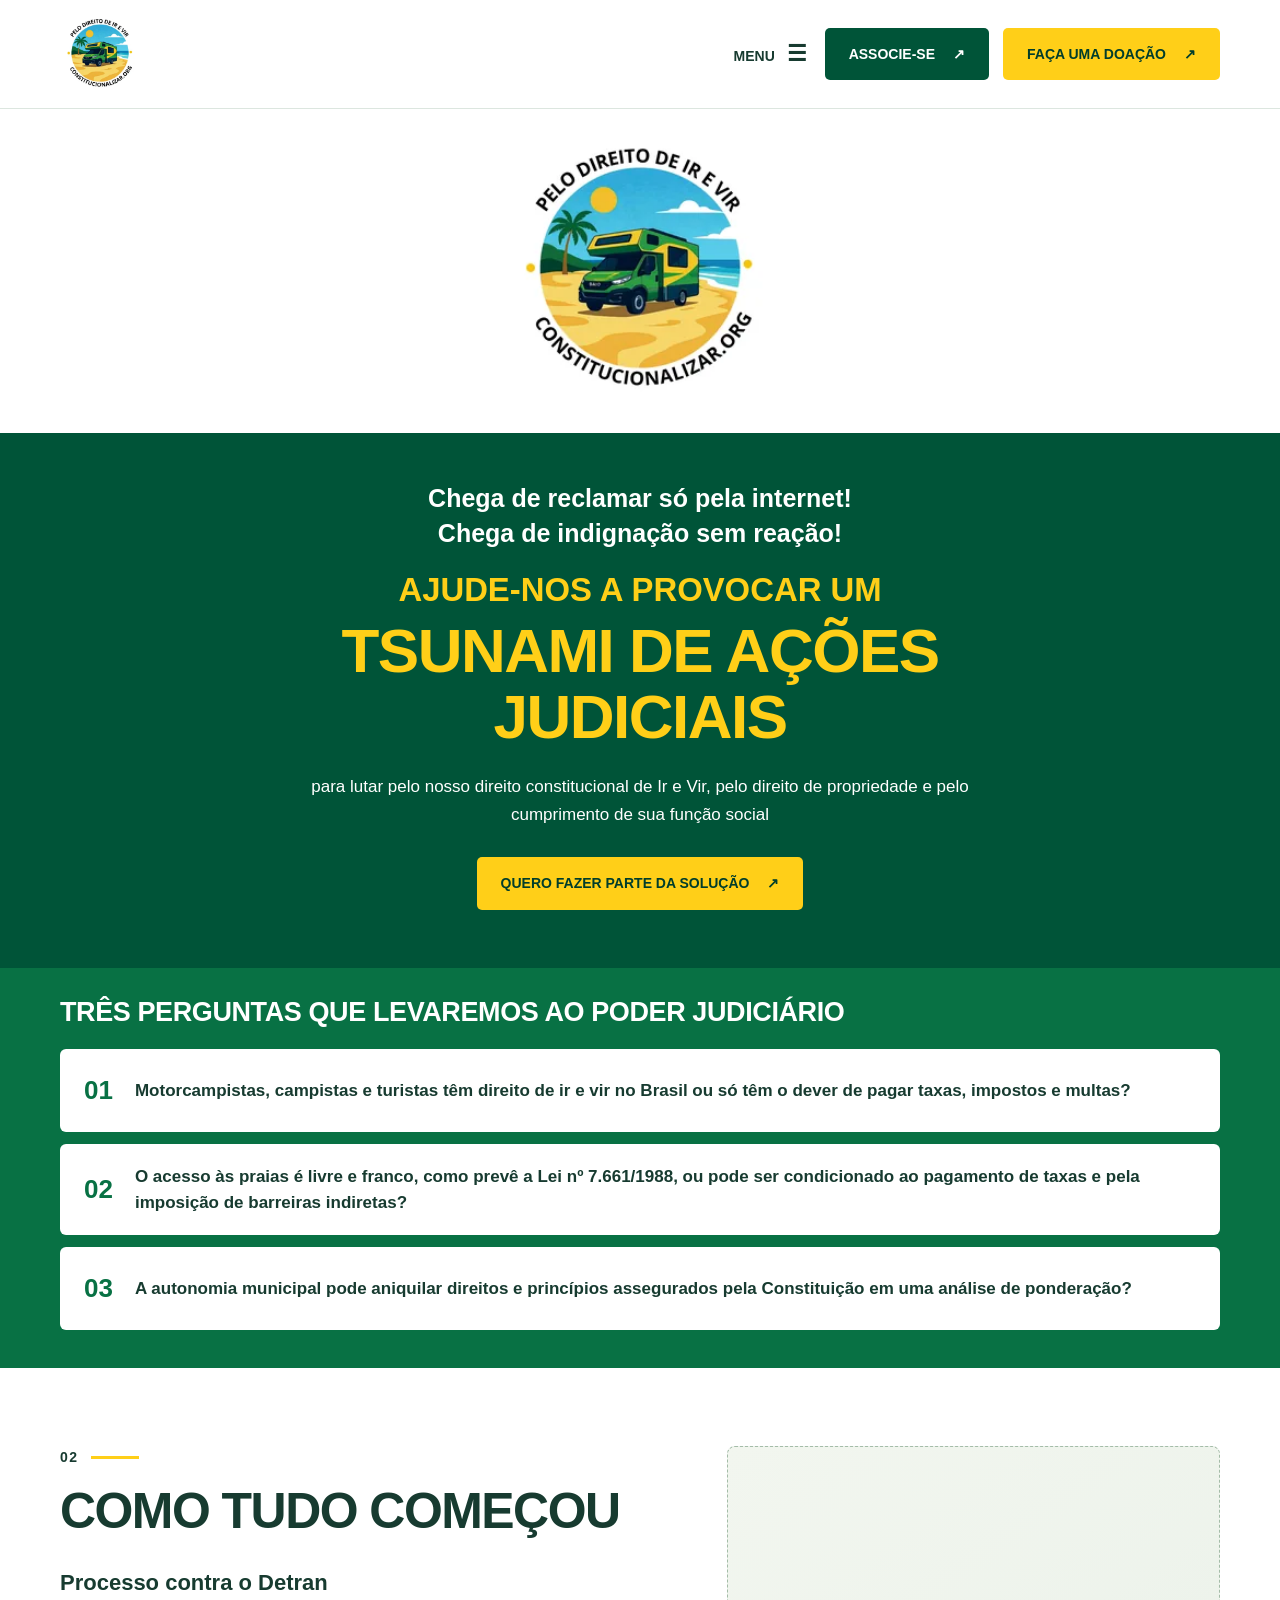
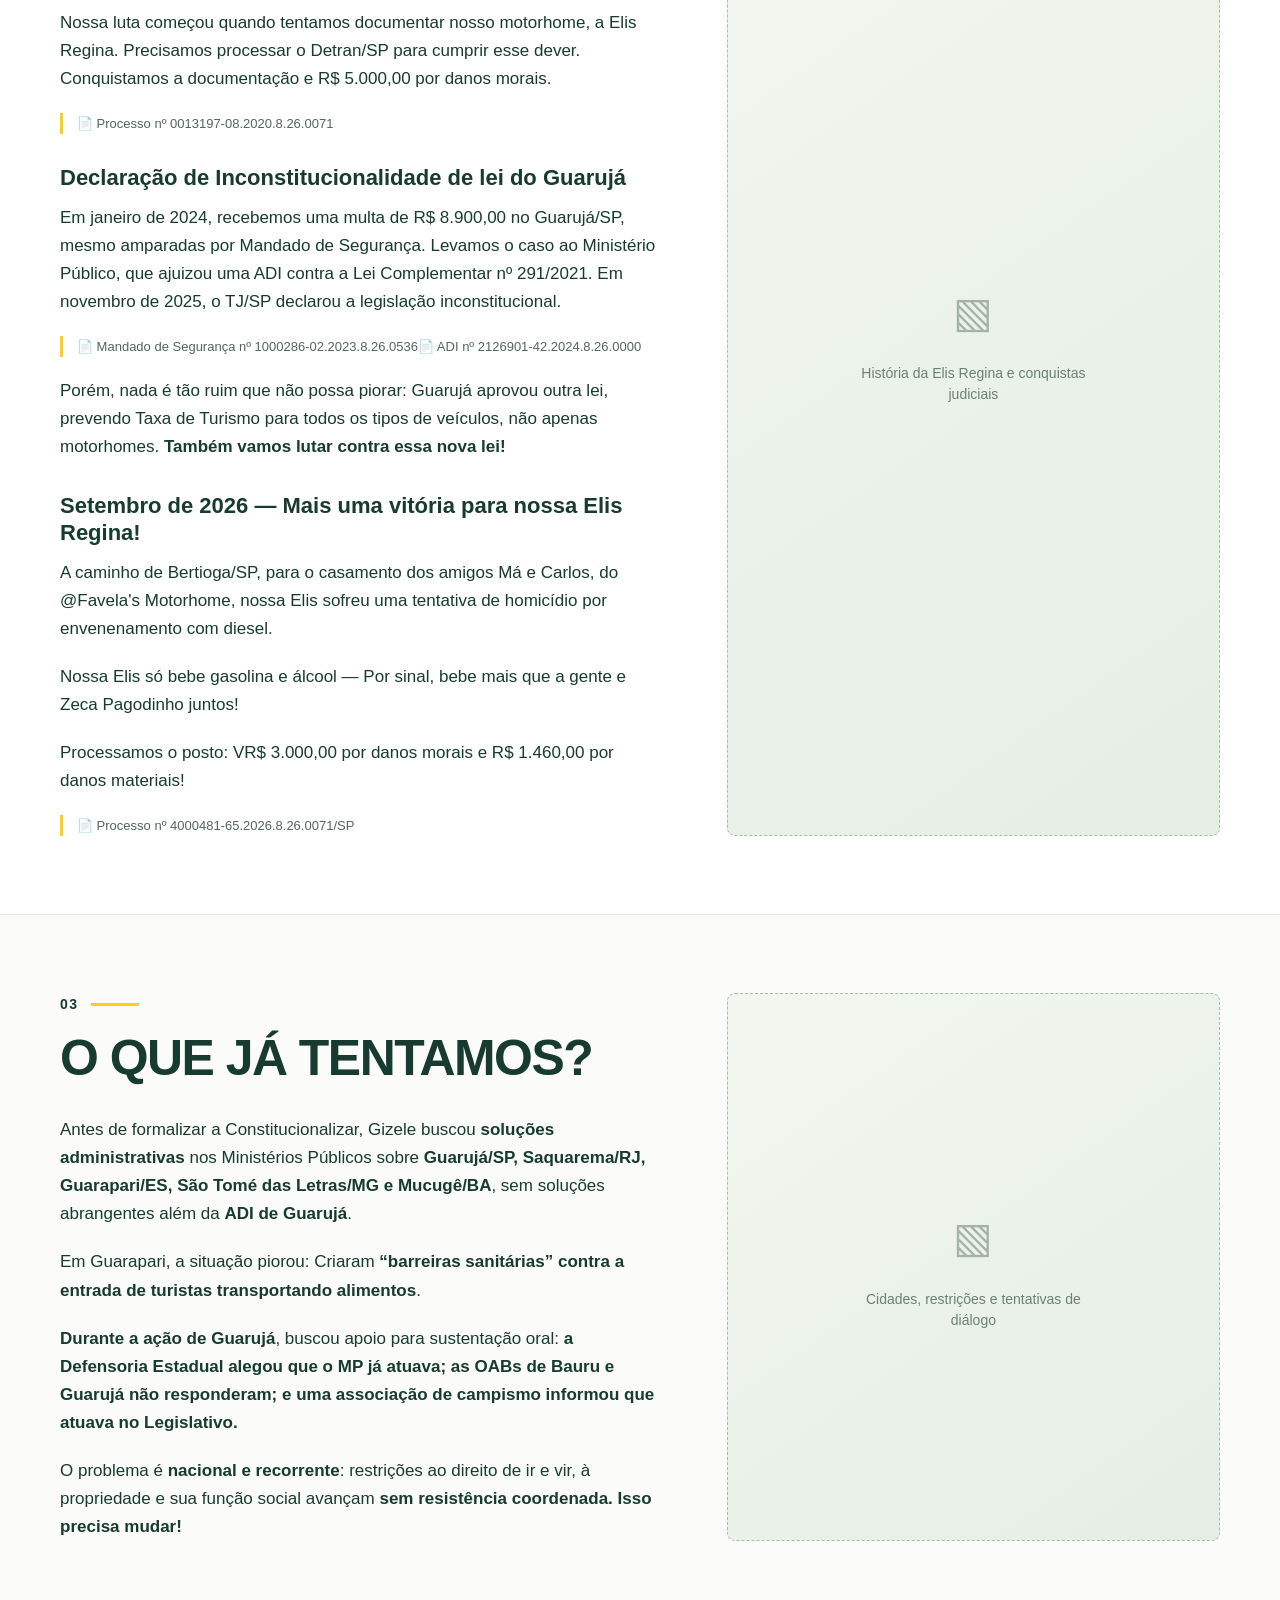
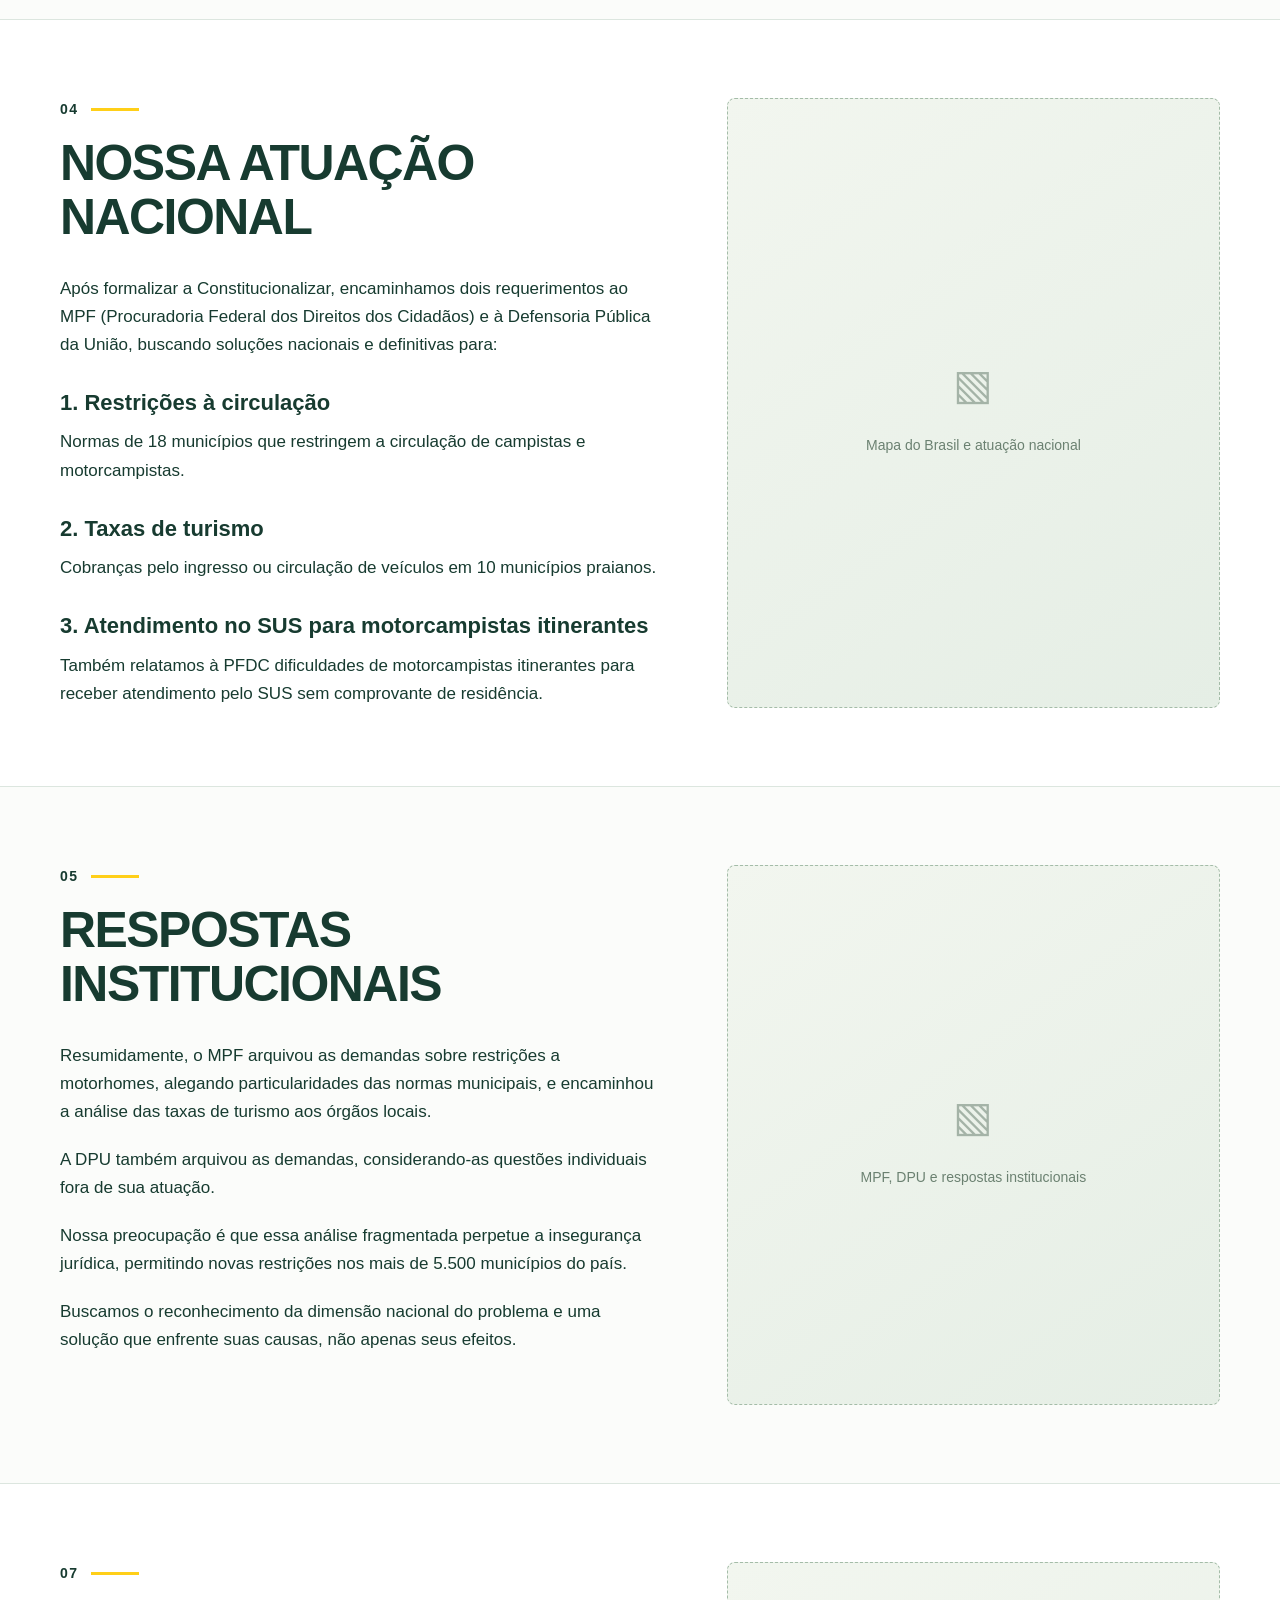
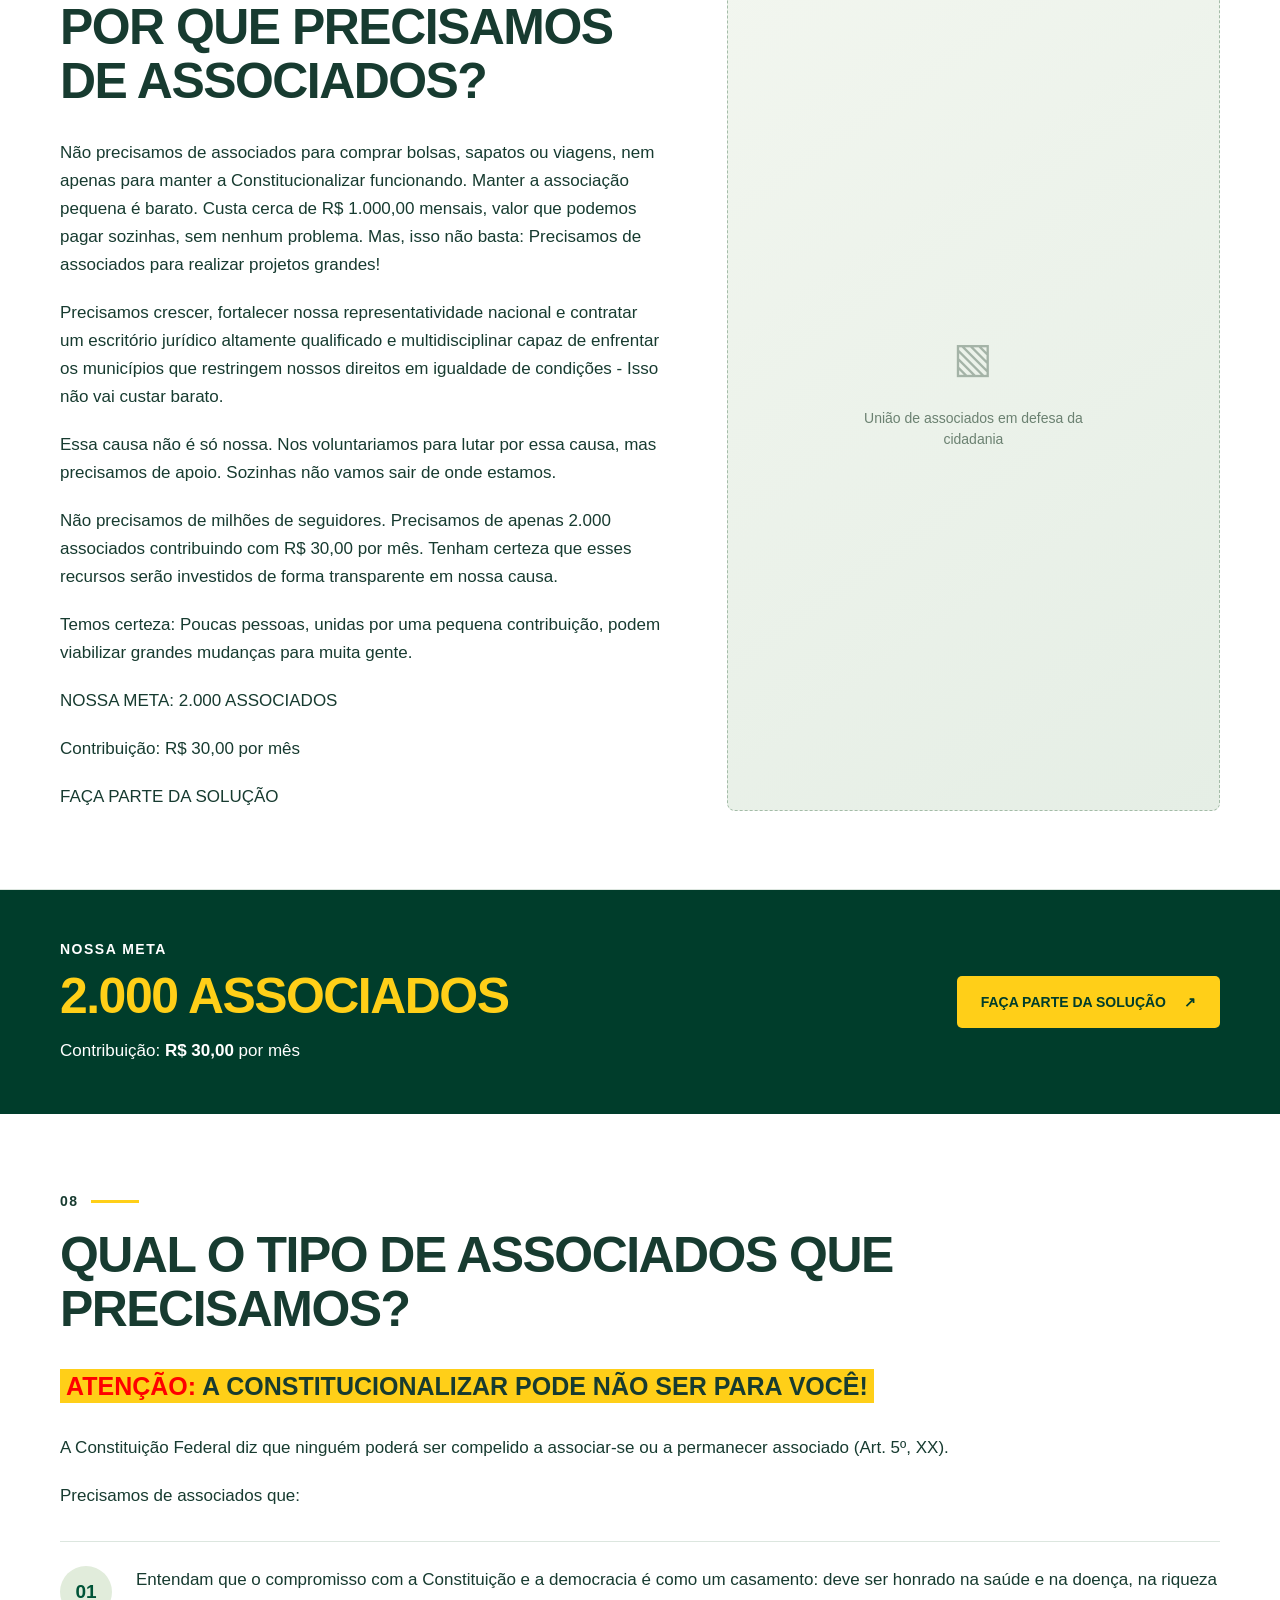
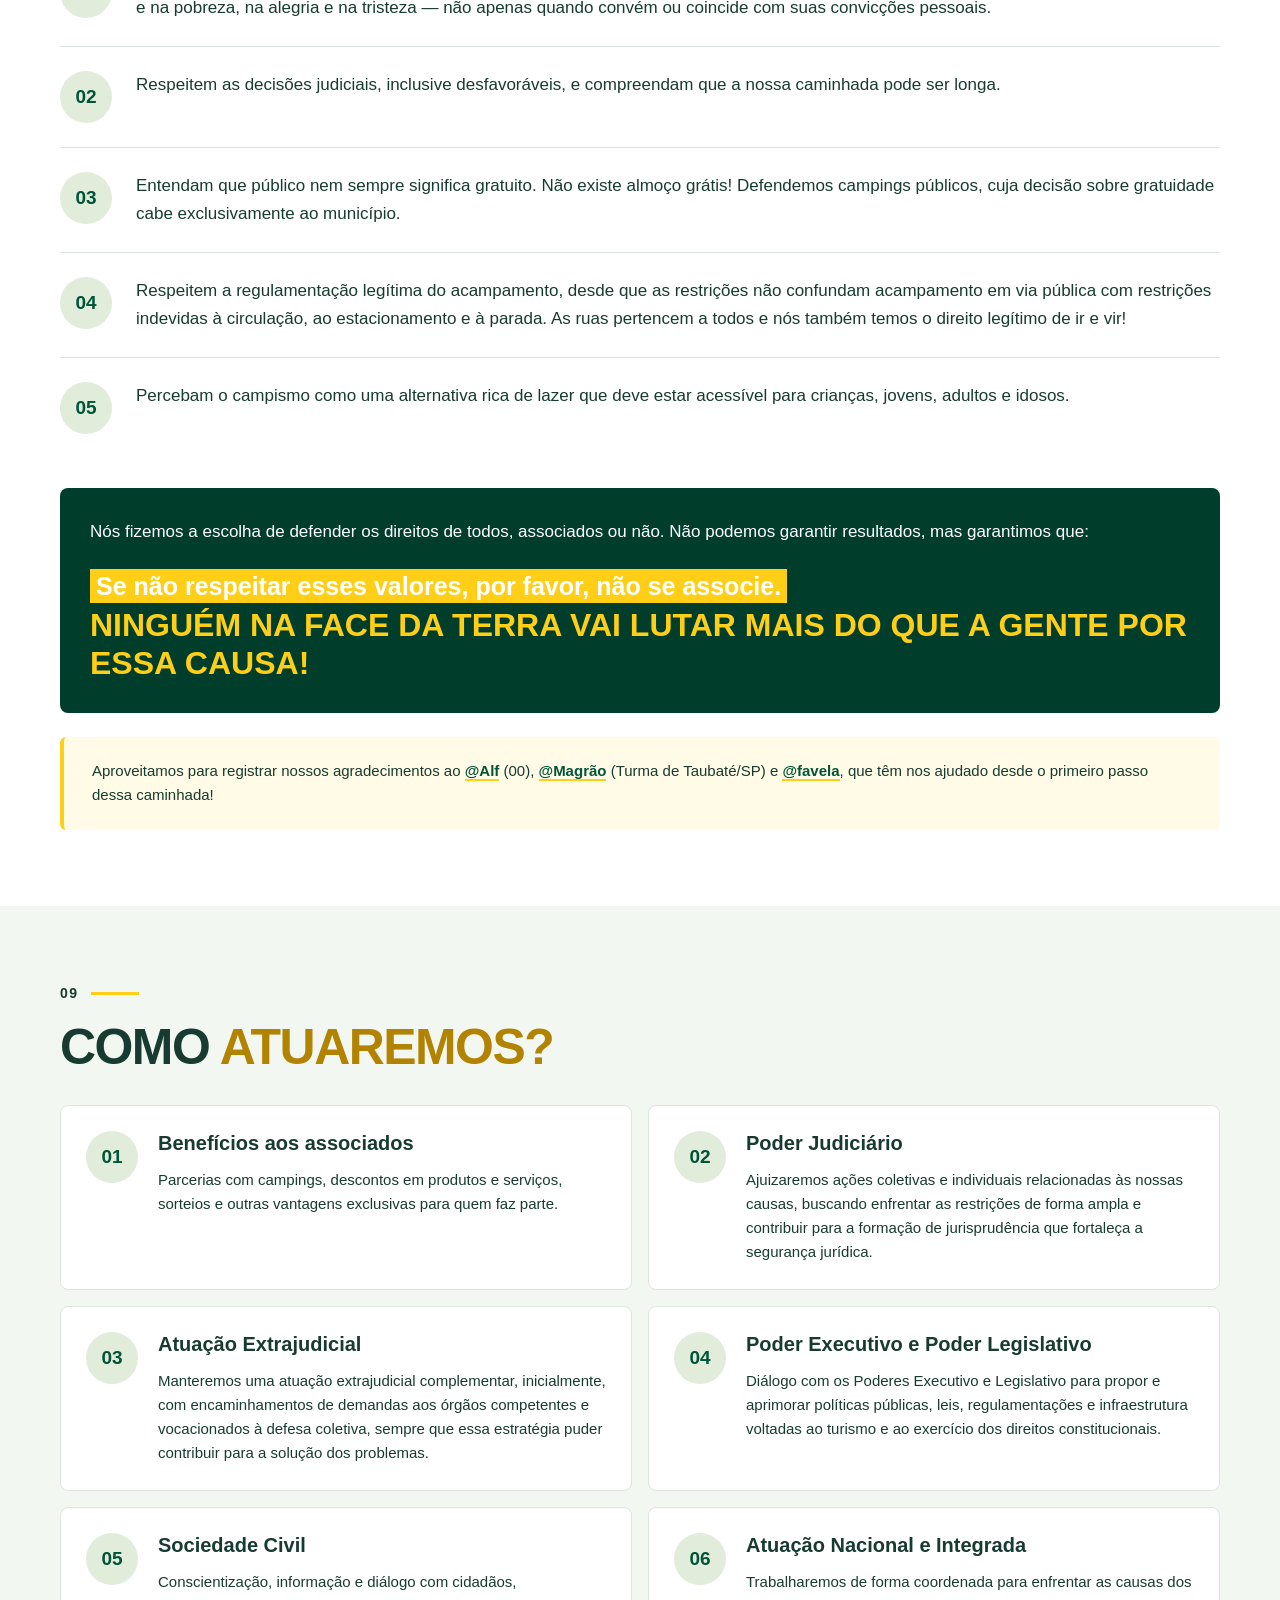
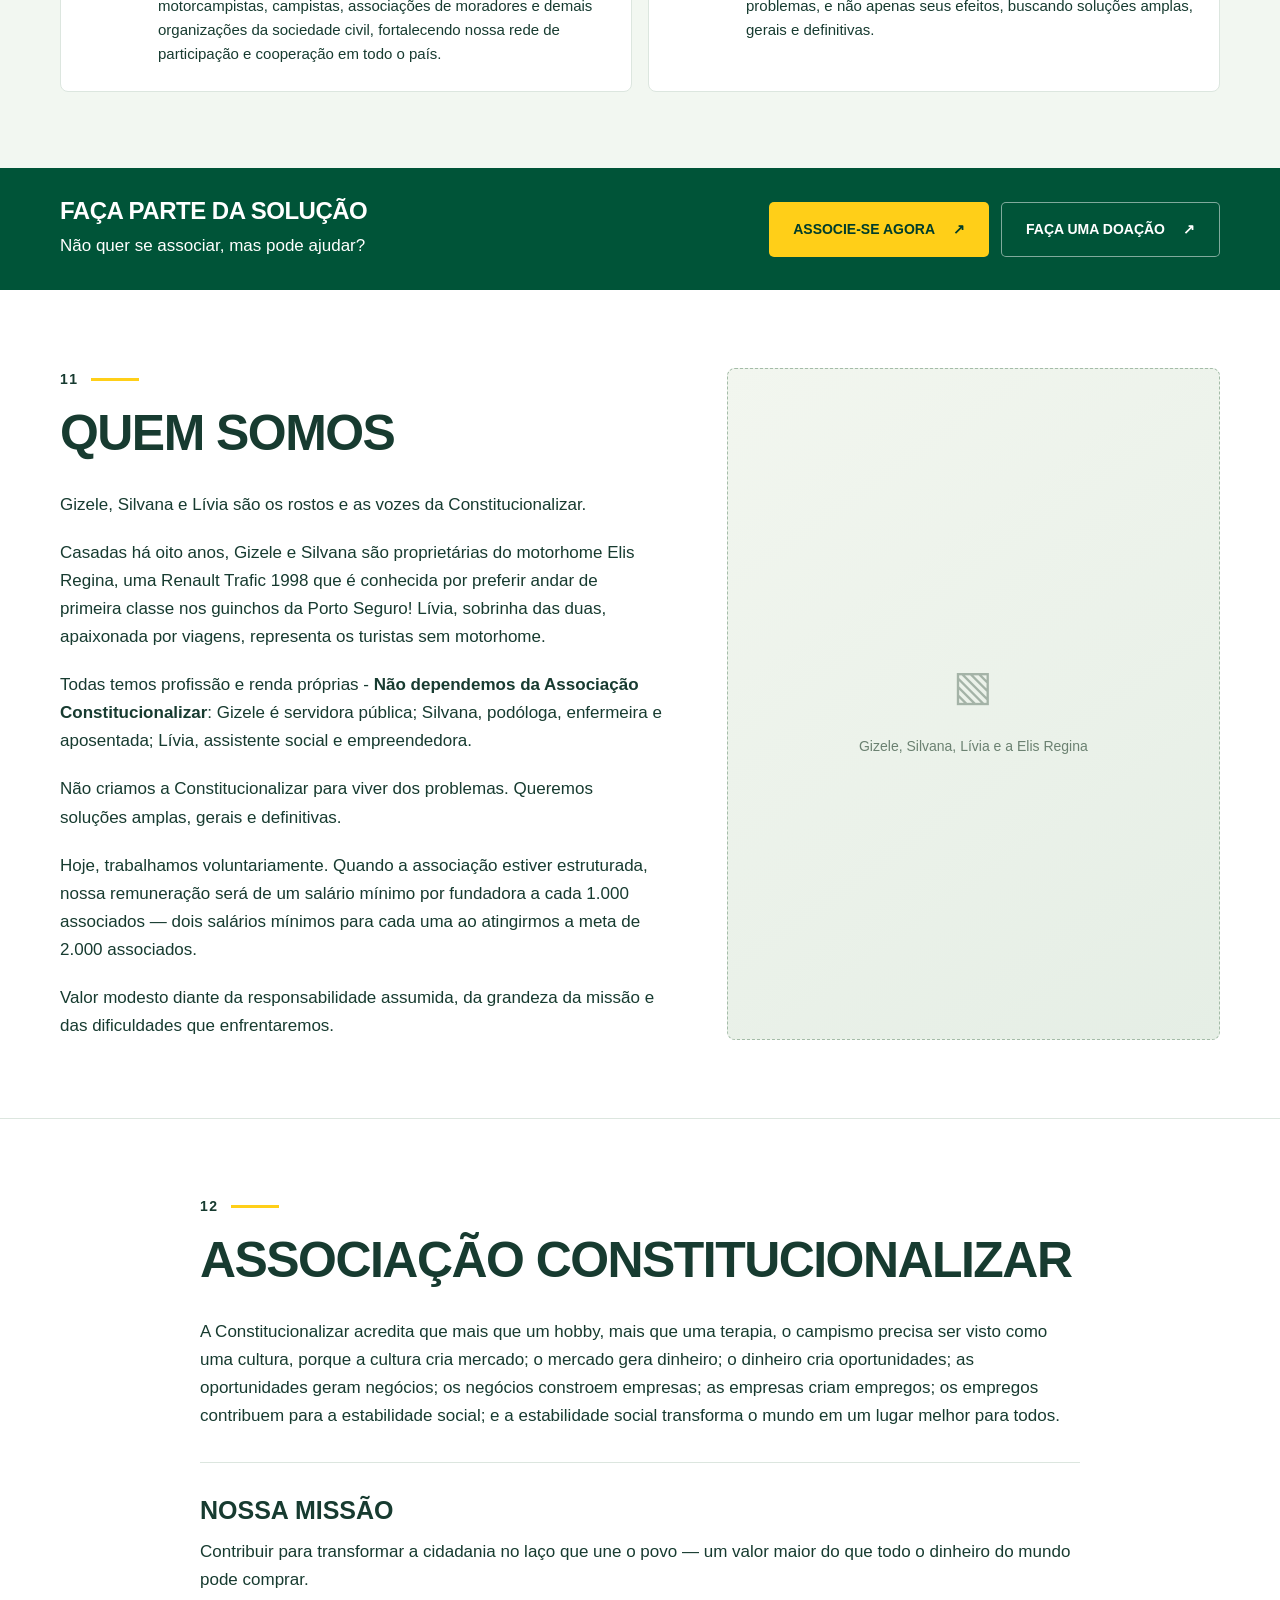
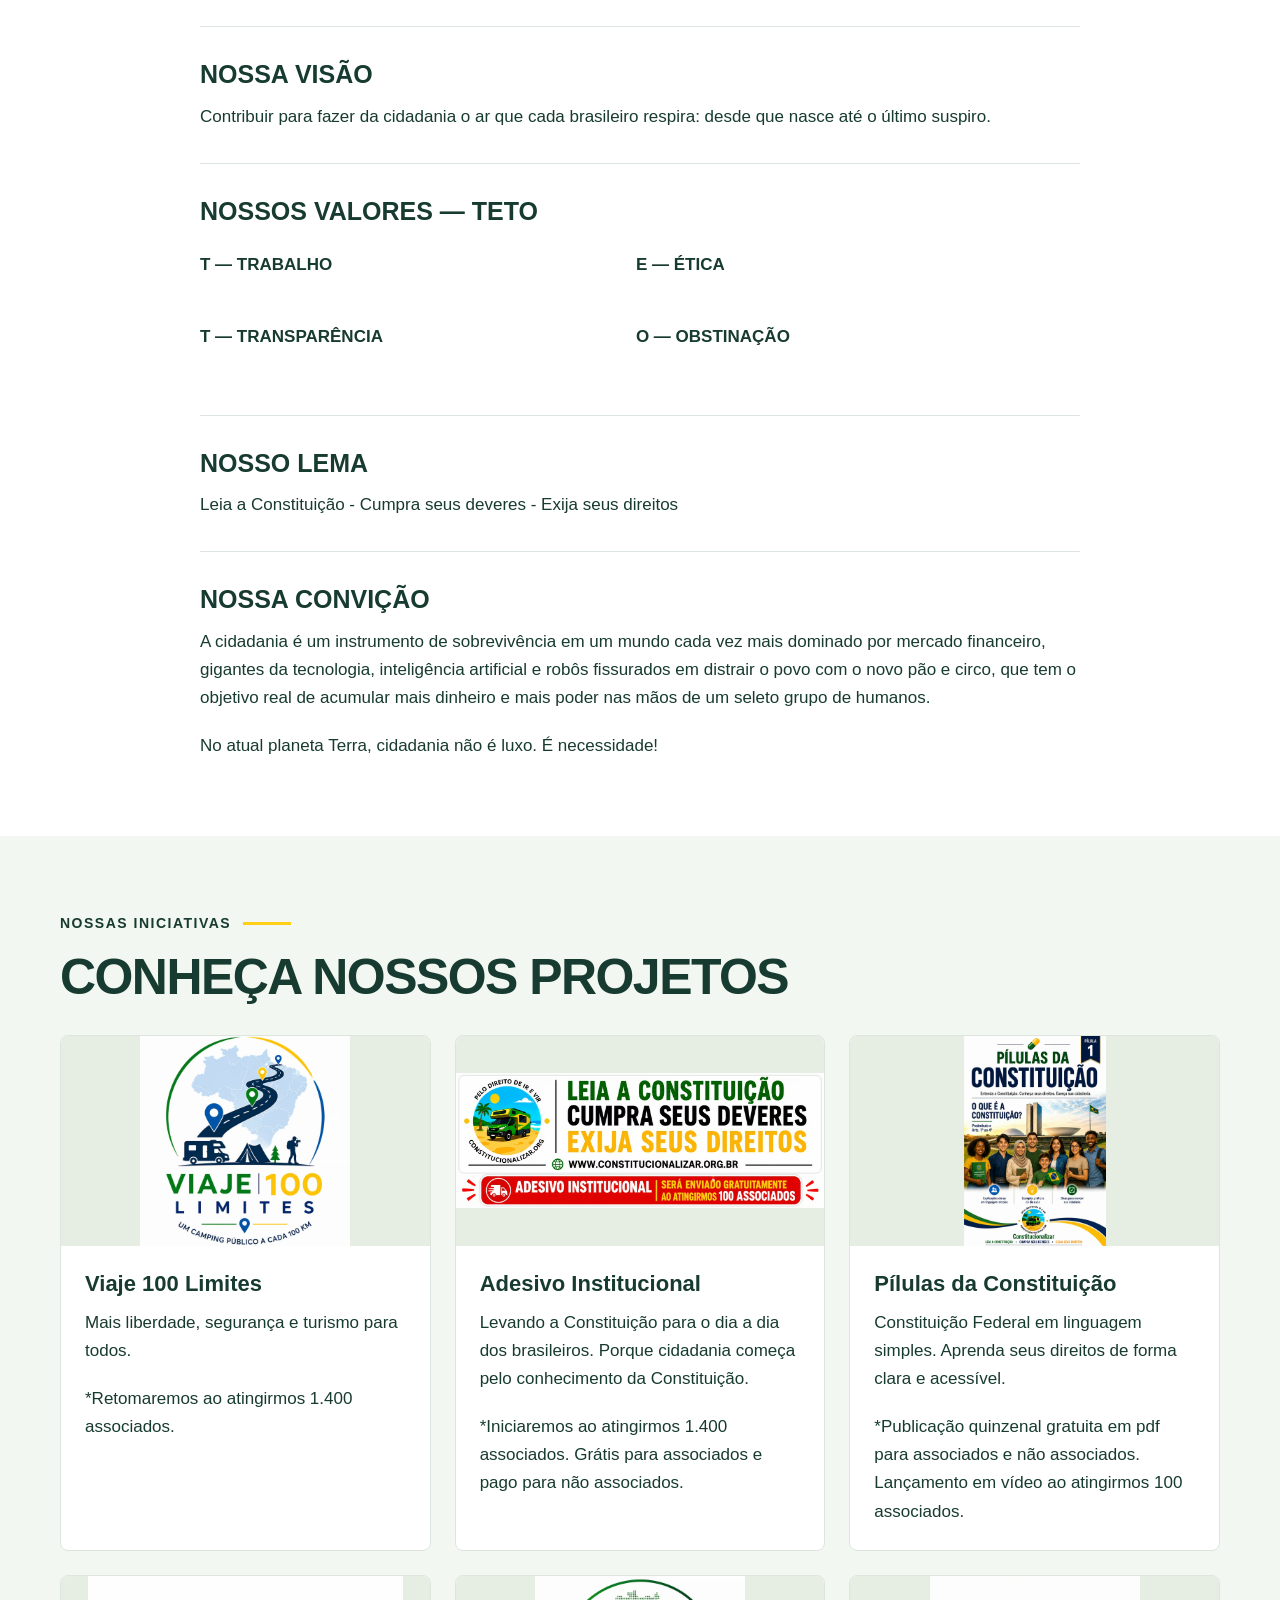
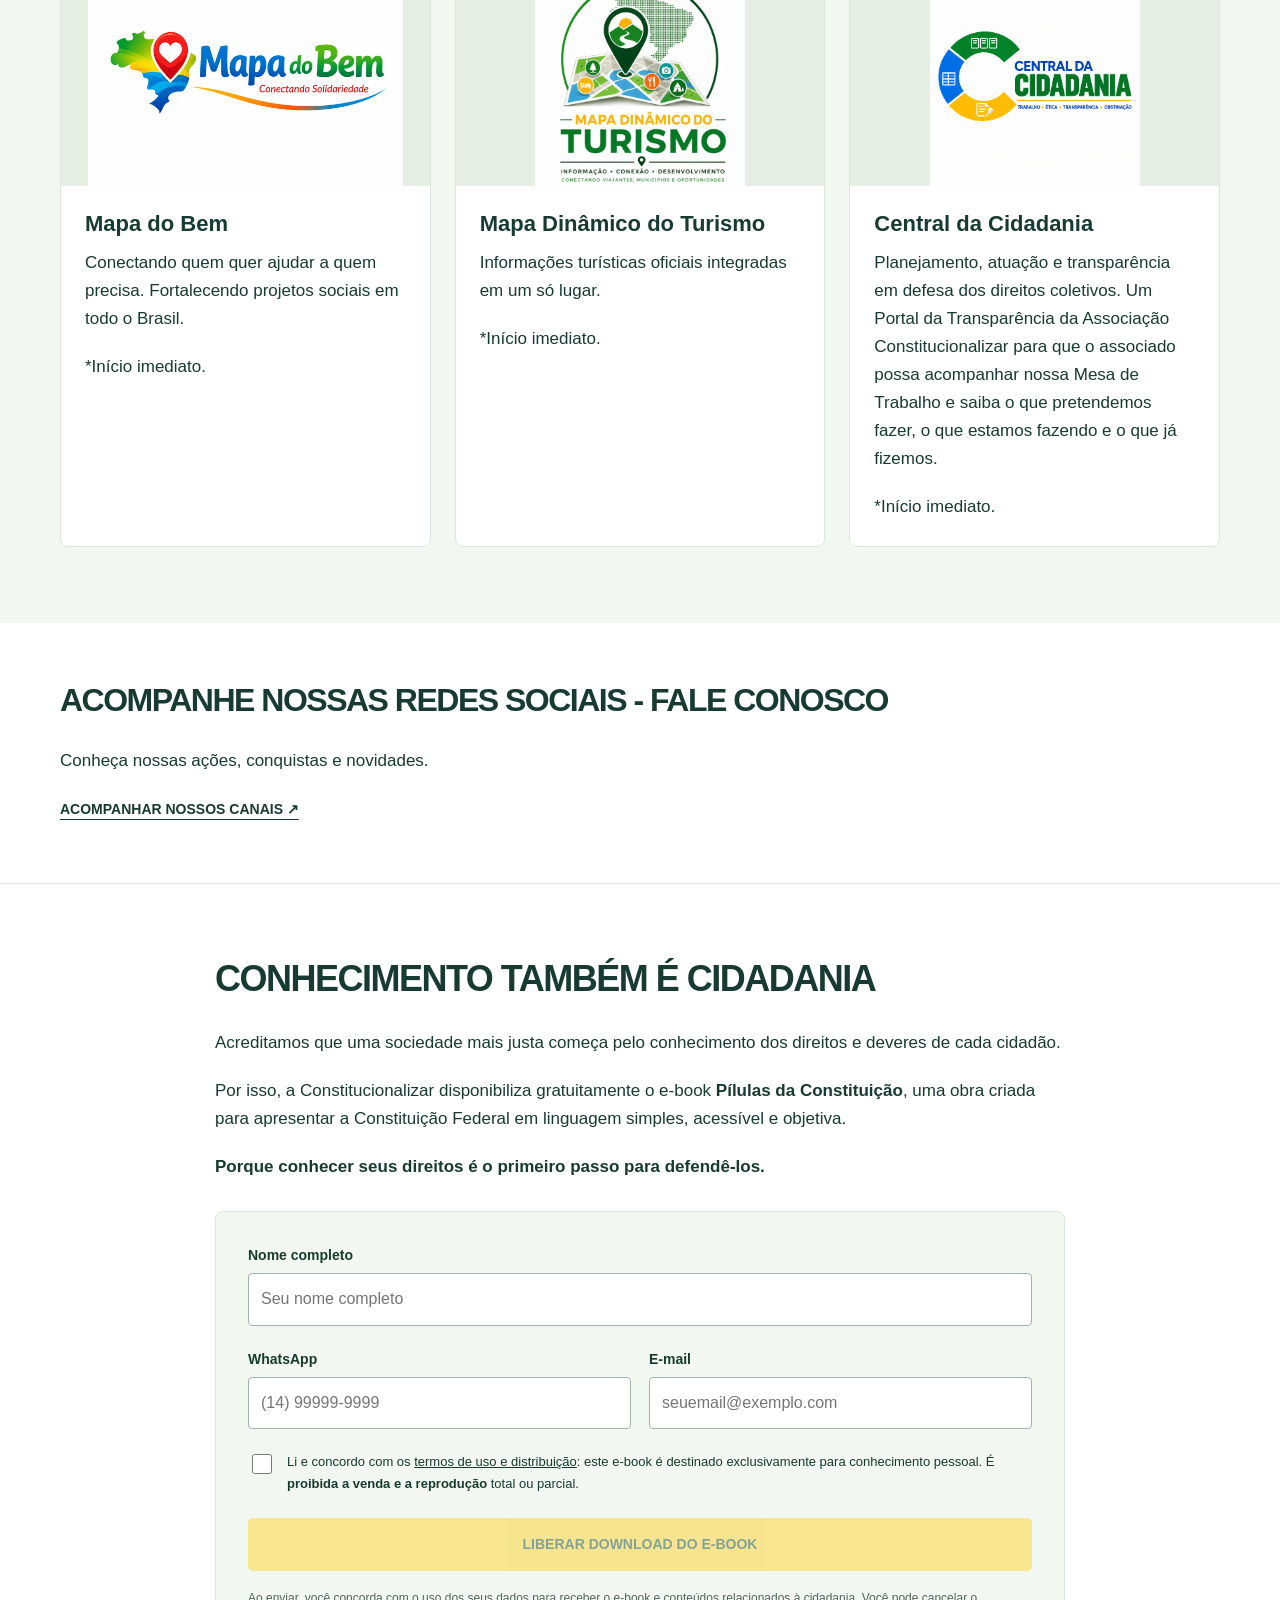
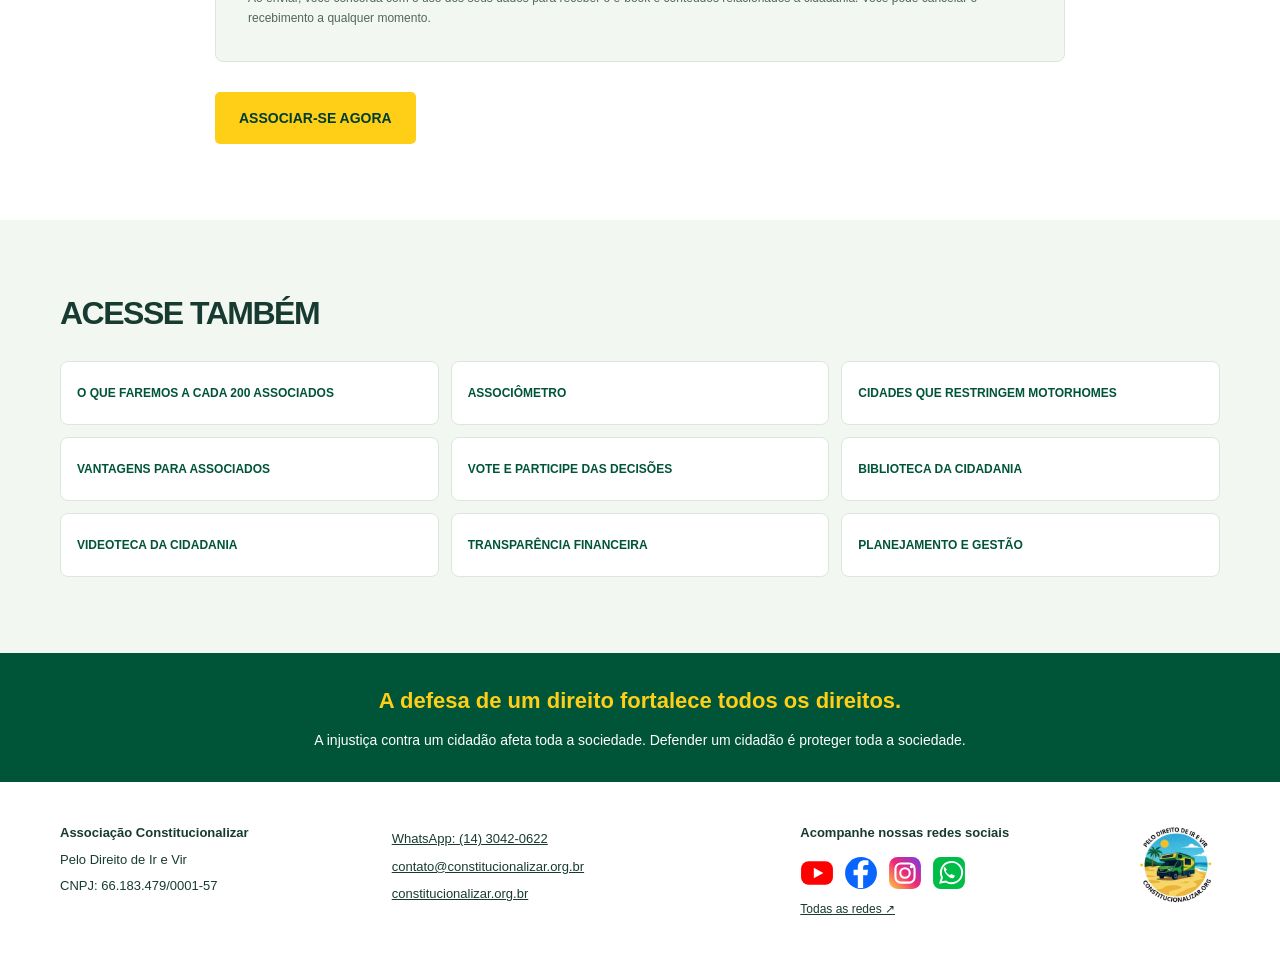
==== commit 12103f50: "alterações 28-10" ====
--- a/index.html
+++ b/index.html
@@ -40,10 +40,11 @@
 </header>
 <main id="conteudo">
 <section class="hero">
-<div class="container hero-inner"><img src="assets/images/logo/logo-256.webp" alt="" width="100" height="100">
+<div class="hero-logo-band"><img src="assets/images/logo/logo-256.webp" alt="Associação Constitucionalizar" width="140" height="140"></div>
+<div class="container hero-inner">
 <p class="hero-kicker">Chega de reclamar só pela internet!<br>Chega de indignação sem reação!</p>
 <h1><span>Ajude-nos a provocar um</span> TSUNAMI DE AÇÕES JUDICIAIS</h1>
-<p>para lutar pelo nosso direito constitucional de Ir e Vir e garantir o exercício do direito à propriedade e sua função social.</p><a class="cta-button cta-primary" href="https://www.constitucionalizar.org.br/#section-planos" target="_blank" rel="noopener noreferrer">QUERO FAZER PARTE DA SOLUÇÃO <span aria-hidden="true">↗</span></a>
+<p>para lutar pelo nosso direito constitucional de Ir e Vir, pelo direito de propriedade e pelo cumprimento de sua função social</p><a class="cta-button cta-primary" href="https://www.constitucionalizar.org.br/#section-planos" target="_blank" rel="noopener noreferrer">QUERO FAZER PARTE DA SOLUÇÃO <span aria-hidden="true">↗</span></a>
 </div>
 </section>
 <section class="questions" id="perguntas">
@@ -54,7 +55,7 @@
 <p>Motorcampistas, campistas e turistas têm direito de ir e vir no Brasil ou só têm o dever de pagar taxas, impostos e multas?</p>
 </li>
 <li><span>02</span>
-<p>O acesso às praias é livre e franco, como prevê a Lei nº 7.661/1988, ou pode ser condicionado ao pagamento de taxas?</p>
+<p>O acesso às praias é livre e franco, como prevê a Lei nº 7.661/1988, ou pode ser condicionado ao pagamento de taxas e pela imposição de barreiras indiretas?</p>
 </li>
 <li><span>03</span>
 <p>A autonomia municipal pode aniquilar direitos e princípios assegurados pela Constituição em uma análise de ponderação?</p>
@@ -72,9 +73,9 @@
 <p>Nossa luta começou quando tentamos documentar nosso motorhome, a Elis Regina. Precisamos processar o Detran/SP para cumprir esse dever. Conquistamos a documentação e R$ 5.000,00 por danos morais.</p>
 <p class="case-number">📄 Processo nº 0013197-08.2020.8.26.0071</p>
 <h3>Declaração de Inconstitucionalidade de lei do Guarujá</h3>
-<p>Em janeiro de 2024, recebemos uma multa de R$ 8.900,00 no Guarujá/SP, mesmo amparadas por Mandado de Segurança. Levamos o caso ao Ministério Público, que ajuizou uma ADI contra a Lei Complementar nº 291/2021. Em novembro de 2025, o TJSP declarou a legislação inconstitucional.</p>
+<p>Em janeiro de 2024, recebemos uma multa de R$ 8.900,00 no Guarujá/SP, mesmo amparadas por Mandado de Segurança. Levamos o caso ao Ministério Público, que ajuizou uma ADI contra a Lei Complementar nº 291/2021. Em novembro de 2025, o TJ/SP declarou a legislação inconstitucional.</p>
 <p class="case-number">📄 Mandado de Segurança nº 1000286-02.2023.8.26.0536📄 ADI nº 2126901-42.2024.8.26.0000</p>
-<p>Porém, nada é tão ruim que não possa piorar: Guarujá aprovou outra lei, prevendo Taxa de Turismo para todos os tipos de veículos, não apenas motorhomes. Também vamos lutar contra essa nova lei!</p>
+<p>Porém, nada é tão ruim que não possa piorar: Guarujá aprovou outra lei, prevendo Taxa de Turismo para todos os tipos de veículos, não apenas motorhomes. <strong>Também vamos lutar contra essa nova lei!</strong></p>
 <h3>Setembro de 2026 — Mais uma vitória para nossa Elis Regina!</h3>
 <p>A caminho de Bertioga/SP, para o casamento dos amigos Má e Carlos, do @Favela&#x27;s Motorhome, nossa Elis sofreu uma tentativa de homicídio por envenenamento com diesel.</p>
 <p>Nossa Elis só bebe gasolina e álcool — Por sinal, bebe mais que a gente e Zeca Pagodinho juntos!</p>
@@ -124,7 +125,7 @@
 <p class="eyebrow">05 <span></span>
 </p>
 <h2>Respostas institucionais</h2>
-<p>O MPF arquivou as demandas sobre restrições a motorhomes, alegando particularidades das normas municipais, e encaminhou a análise das taxas de turismo aos órgãos locais.</p>
+<p>Resumidamente, o MPF arquivou as demandas sobre restrições a motorhomes, alegando particularidades das normas municipais, e encaminhou a análise das taxas de turismo aos órgãos locais.</p>
 <p>A DPU também arquivou as demandas, considerando-as questões individuais fora de sua atuação.</p>
 <p>Nossa preocupação é que essa análise fragmentada perpetue a insegurança jurídica, permitindo novas restrições nos mais de 5.500 municípios do país.</p>
 <p>Buscamos o reconhecimento da dimensão nacional do problema e uma solução que enfrente suas causas, não apenas seus efeitos.</p>
@@ -167,7 +168,7 @@
 <p class="eyebrow">08 <span></span>
 </p>
 <h2>Qual o tipo de associados que precisamos?</h2>
-<p class="highlight">A CONSTITUCIONALIZAR PODE NÃO SER PARA VOCÊ!</p>
+<p class="highlight"><strong style="color:red;">ATENÇÃO:</strong> A CONSTITUCIONALIZAR PODE NÃO SER PARA VOCÊ!</p>
 </div>
 <p>A Constituição Federal diz que ninguém poderá ser compelido a associar-se ou a permanecer associado (Art. 5º, XX).</p>
 <p>Precisamos de associados que:</p>
@@ -185,14 +186,17 @@
 <p>Respeitem a regulamentação legítima do acampamento, desde que as restrições não confundam acampamento em via pública com restrições indevidas à circulação, ao estacionamento e à parada. As ruas pertencem a todos e nós também temos o direito legítimo de ir e vir!</p>
 </li>
 <li><span class="number">05</span>
-<p>Percebam o campismo como uma alternativa rica de lazer que deve estar acessível para crianças, jovens, adultos e idosos. Se não respeitar esses princípios, por favor, não se associe.</p>
+<p>Percebam o campismo como uma alternativa rica de lazer que deve estar acessível para crianças, jovens, adultos e idosos.</p>
 </li>
 </ul>
 <div class="pledge">
 <p>Nós fizemos a escolha de defender os direitos de todos, associados ou não. Não podemos garantir resultados, mas garantimos que:</p>
+<p class="highlight">Se não respeitar esses valores, por favor, não se associe.</p>
 <p>NINGUÉM NA FACE DA TERRA VAI LUTAR MAIS DO QUE A GENTE POR ESSA CAUSA!</p>
 </div>
-<p>Aproveitamos para registrar nossos agradecimentos ao @Alf (00) e @Magrão (Turma de Taubaté/SP), que tem nos ajudado desde o primeiro passo dessa caminhada!</p>
+<div class="thanks-box">
+<p>Aproveitamos para registrar nossos agradecimentos ao <a href="#" target="_blank" rel="noopener">@Alf</a> (00), <a href="#" target="_blank" rel="noopener">@Magrão</a> (Turma de Taubaté/SP) e <a href="#" target="_blank" rel="noopener">@favela</a>, que têm nos ajudado desde o primeiro passo dessa caminhada!</p>
+</div>
 </div>
 </section>
 <section class="action-section" id="como-atuaremos">
@@ -217,7 +221,7 @@
 <article class="action-card"><span class="number">03</span>
 <div>
 <h3>Atuação Extrajudicial</h3>
-<p>Manteremos uma atuação extrajudicial complementar, com encaminhamentos ao Ministério Público Federal, à Defensoria Pública e a outros órgãos competentes, sempre que essa estratégia puder contribuir para a solução dos problemas.</p>
+<p>Manteremos uma atuação extrajudicial complementar, inicialmente, com encaminhamentos de demandas aos órgãos competentes e vocacionados à defesa coletiva, sempre que essa estratégia puder contribuir para a solução dos problemas.</p>
 </div>
 </article>
 <article class="action-card"><span class="number">04</span>
@@ -258,8 +262,8 @@
 </p>
 <h2>Quem somos</h2>
 <p>Gizele, Silvana e Lívia são os rostos e as vozes da Constitucionalizar.</p>
-<p>Casadas há oito anos, Gizele e Silvana viajam com a Elis Regina, uma Renault Trafic 1988 que às vezes prefere a primeira classe do guincho da Porto Seguro! Lívia, sobrinha das duas, representa os turistas sem motorhome.</p>
-<p>Todas temos profissão e renda próprias: Gizele é servidora pública; Silvana, podóloga, enfermeira e aposentada; Lívia, assistente social e empreendedora.</p>
+<p>Casadas há oito anos, Gizele e Silvana são proprietárias do motorhome Elis Regina, uma Renault Trafic 1998 que é conhecida por preferir andar de primeira classe nos guinchos da Porto Seguro! Lívia, sobrinha das duas, apaixonada por viagens, representa os turistas sem motorhome.</p>
+<p>Todas temos profissão e renda próprias - <strong>Não dependemos da Associação Constitucionalizar</strong>: Gizele é servidora pública; Silvana, podóloga, enfermeira e aposentada; Lívia, assistente social e empreendedora.</p>
 <p>Não criamos a Constitucionalizar para viver dos problemas. Queremos soluções amplas, gerais e definitivas.</p>
 <p>Hoje, trabalhamos voluntariamente. Quando a associação estiver estruturada, nossa remuneração será de um salário mínimo por fundadora a cada 1.000 associados — dois salários mínimos para cada uma ao atingirmos a meta de 2.000 associados.</p>
 <p>Valor modesto diante da responsabilidade assumida, da grandeza da missão e das dificuldades que enfrentaremos.</p>
@@ -310,7 +314,7 @@
                                 <div class="project-card-body">
                                     <h3 class="project-card-title">Viaje 100 Limites</h3>
                                     <p class="project-card-desc">Mais liberdade, segurança e turismo para todos.</p>
-                                    <p class="project-card-note">*Retomaremos ao atingirmos 100 associados.</p>
+                                    <p class="project-card-note">*Retomaremos ao atingirmos 1.400 associados.</p>
                                 </div>
                             </article>
 <article class="project-card">
@@ -327,7 +331,7 @@
                                 <div class="project-card-body">
                                     <h3 class="project-card-title">Adesivo Institucional</h3>
                                     <p class="project-card-desc">Levando a Constituição para o dia a dia dos brasileiros. Porque cidadania começa pelo conhecimento da Constituição.</p>
-                                    <p class="project-card-note">*Iniciaremos ao atingirmos 100 associados. Grátis para associados e pago para não associados.</p>
+                                    <p class="project-card-note">*Iniciaremos ao atingirmos 1.400 associados. Grátis para associados e pago para não associados.</p>
                                 </div>
                             </article>
 <article class="project-card">
@@ -361,7 +365,7 @@
                                 <div class="project-card-body">
                                     <h3 class="project-card-title">Mapa do Bem</h3>
                                     <p class="project-card-desc">Conectando quem quer ajudar a quem precisa. Fortalecendo projetos sociais em todo o Brasil.</p>
-                                    <p class="project-card-note">*Iniciaremos execução própria se ou quando atingirmos 2000 associados, caso não consigamos parcerias públicas.</p>
+                                    <p class="project-card-note">*Início imediato.</p>
                                 </div>
                             </article>
 <article class="project-card">
@@ -378,24 +382,22 @@
                                 <div class="project-card-body">
                                     <h3 class="project-card-title">Mapa Dinâmico do Turismo</h3>
                                     <p class="project-card-desc">Informações turísticas oficiais integradas em um só lugar.</p>
-                                    <p class="project-card-note">*Retomaremos execução própria ao atingirmos 100 associados, caso não consigamos parcerias públicas.</p>
+                                    <p class="project-card-note">*Início imediato.</p>
                                 </div>
                             </article>
 <article class="project-card">
                                 <div class="project-card-media">
                                     <picture>
-                                        <source type="image/avif" srcset="assets/images/projects/central-da-cidadania.avif">
-                                        <source type="image/webp" srcset="assets/images/projects/central-da-cidadania.webp">
-                                        <img src="assets/images/projects/central-da-cidadania.jpg"
+                                        <img src="assets/images/projects/central-da-cidadania.png"
                                              width="333" height="260"
-                                             alt="Logotipo do projeto Central da Cidadania - letra C em verde, azul e amarelo com os valores trabalho, ética, persistência e transparência"
+                                             alt="Logotipo do projeto Central da Cidadania - letra C em verde, azul e amarelo com os valores trabalho, ética, transparência e obstinação"
                                              loading="lazy" decoding="async">
                                     </picture>
                                 </div>
                                 <div class="project-card-body">
                                     <h3 class="project-card-title">Central da Cidadania</h3>
-                                    <p class="project-card-desc">Planejamento, atuação e transparência em defesa dos direitos coletivos. Um projeto da Associação Constitucionalizar. O conceito está sólido: a Central mostra a atuação institucional; o Kanban mostra o andamento; e a Mesa de Trabalho apresenta os detalhes e preserva o histórico. Agora já temos uma base clara para, no próximo passo, definir a identidade visual e criar a arte.</p>
-                                    <p class="project-card-note">*Trabalho · Ética · Persistência · Transparência.</p>
+                                    <p class="project-card-desc">Planejamento, atuação e transparência em defesa dos direitos coletivos. Um Portal da Transparência da Associação Constitucionalizar para que o associado possa acompanhar nossa Mesa de Trabalho e saiba o que pretendemos fazer, o que estamos fazendo e o que já fizemos.</p>
+                                    <p class="project-card-note">*Início imediato.</p>
                                 </div>
                             </article>
 </div>
@@ -403,7 +405,7 @@
 </section>
 <section class="progress-section" id="acompanhe">
 <div class="container">
-<h2>Acompanhe nossa atuação</h2>
+<h2>Acompanhe nossas redes sociais - Fale conosco</h2>
 <p>Conheça nossas ações, conquistas e novidades.</p><a class="text-link" href="https://bio.bob.app.br/constitucionalizar-org" target="_blank" rel="noopener noreferrer">ACOMPANHAR NOSSOS CANAIS ↗</a>
 </div>
 </section>
@@ -499,9 +501,6 @@
 
                 <!-- Botões de ação logo abaixo do formulário -->
                 <div class="button-group ebook-action-buttons">
-                    <a href="https://www.constitucionalizar.org.br" class="cta-button cta-secondary" target="_blank" rel="noopener">
-                        CONHECER A ASSOCIAÇÃO
-                    </a>
                     <a href="https://www.constitucionalizar.org.br/#section-planos" class="cta-button cta-primary" target="_blank" rel="noopener">
                         ASSOCIAR-SE AGORA
                     </a>
--- a/styles.css
+++ b/styles.css
@@ -38,9 +38,10 @@
 .menu nav a{display:block;text-decoration:none;font-size:14px;padding:10px 0;border-bottom:1px solid var(--line)}
 .menu nav a:last-child{border:0}
 .menu nav a:hover{color:#997200}
-.hero{background:var(--green);color:#fff;text-align:center;padding:64px 0 58px}
+.hero{background:var(--green);color:#fff;text-align:center;padding:0 0 58px}
+.hero-logo-band{background:#fff;width:100%;padding:22px 0;display:flex;justify-content:center;margin-bottom:48px}
+.hero-logo-band img{width:280px;height:280px}
 .hero-inner{max-width:850px}
-.hero img{margin:0 auto 26px;width:90px}
 .hero-kicker{font-weight:650;font-size:clamp(19px,2.2vw,25px);line-height:1.4;margin-bottom:22px}
 .hero h1{color:var(--yellow);font-size:clamp(34px,5.1vw,62px);line-height:1.06;letter-spacing:-1.5px;margin:0 0 24px;font-weight:900}
 .hero h1 span{display:block;font-size:.53em;letter-spacing:0;margin-bottom:10px;text-transform:uppercase}
@@ -158,8 +159,9 @@
 .menu summary{font-size:11px;padding:8px 2px}
 .menu summary span{font-size:17px;padding-left:3px}
 .menu nav{right:-180px;top:48px;width:min(280px,calc(100vw - 36px))}
-.hero{padding:40px 0}
-.hero img{width:72px;margin-bottom:22px}
+.hero{padding:0 0 40px}
+.hero-logo-band{padding:16px 0;margin-bottom:32px}
+.hero-logo-band img{width:180px;height:180px}
 .hero h1{letter-spacing:-1px;font-size:36px}
 .hero h1 span{font-size:20px;line-height:1.3}
 .hero .cta-button{width:100%;font-size:13px}
@@ -220,3 +222,7 @@
 .footer-inner .social-hub{font-size:12px;margin-top:10px}
 @media(max-width:1000px){.footer-inner{grid-template-columns:1fr 1fr}.footer-inner>img{justify-self:end}}
 @media(max-width:640px){.footer-inner{display:flex;align-items:center}.social-icons{justify-content:center}.related-links button{min-height:58px}}
+.thanks-box{margin-top:24px;padding:22px 28px;background:#fffbe6;border-left:4px solid var(--yellow);border-radius:6px}
+.thanks-box p{margin:0;font-size:15px;line-height:1.65}
+.thanks-box a{color:var(--green);font-weight:750;text-decoration:none;border-bottom:2px solid var(--yellow)}
+.thanks-box a:hover{color:var(--deep)}
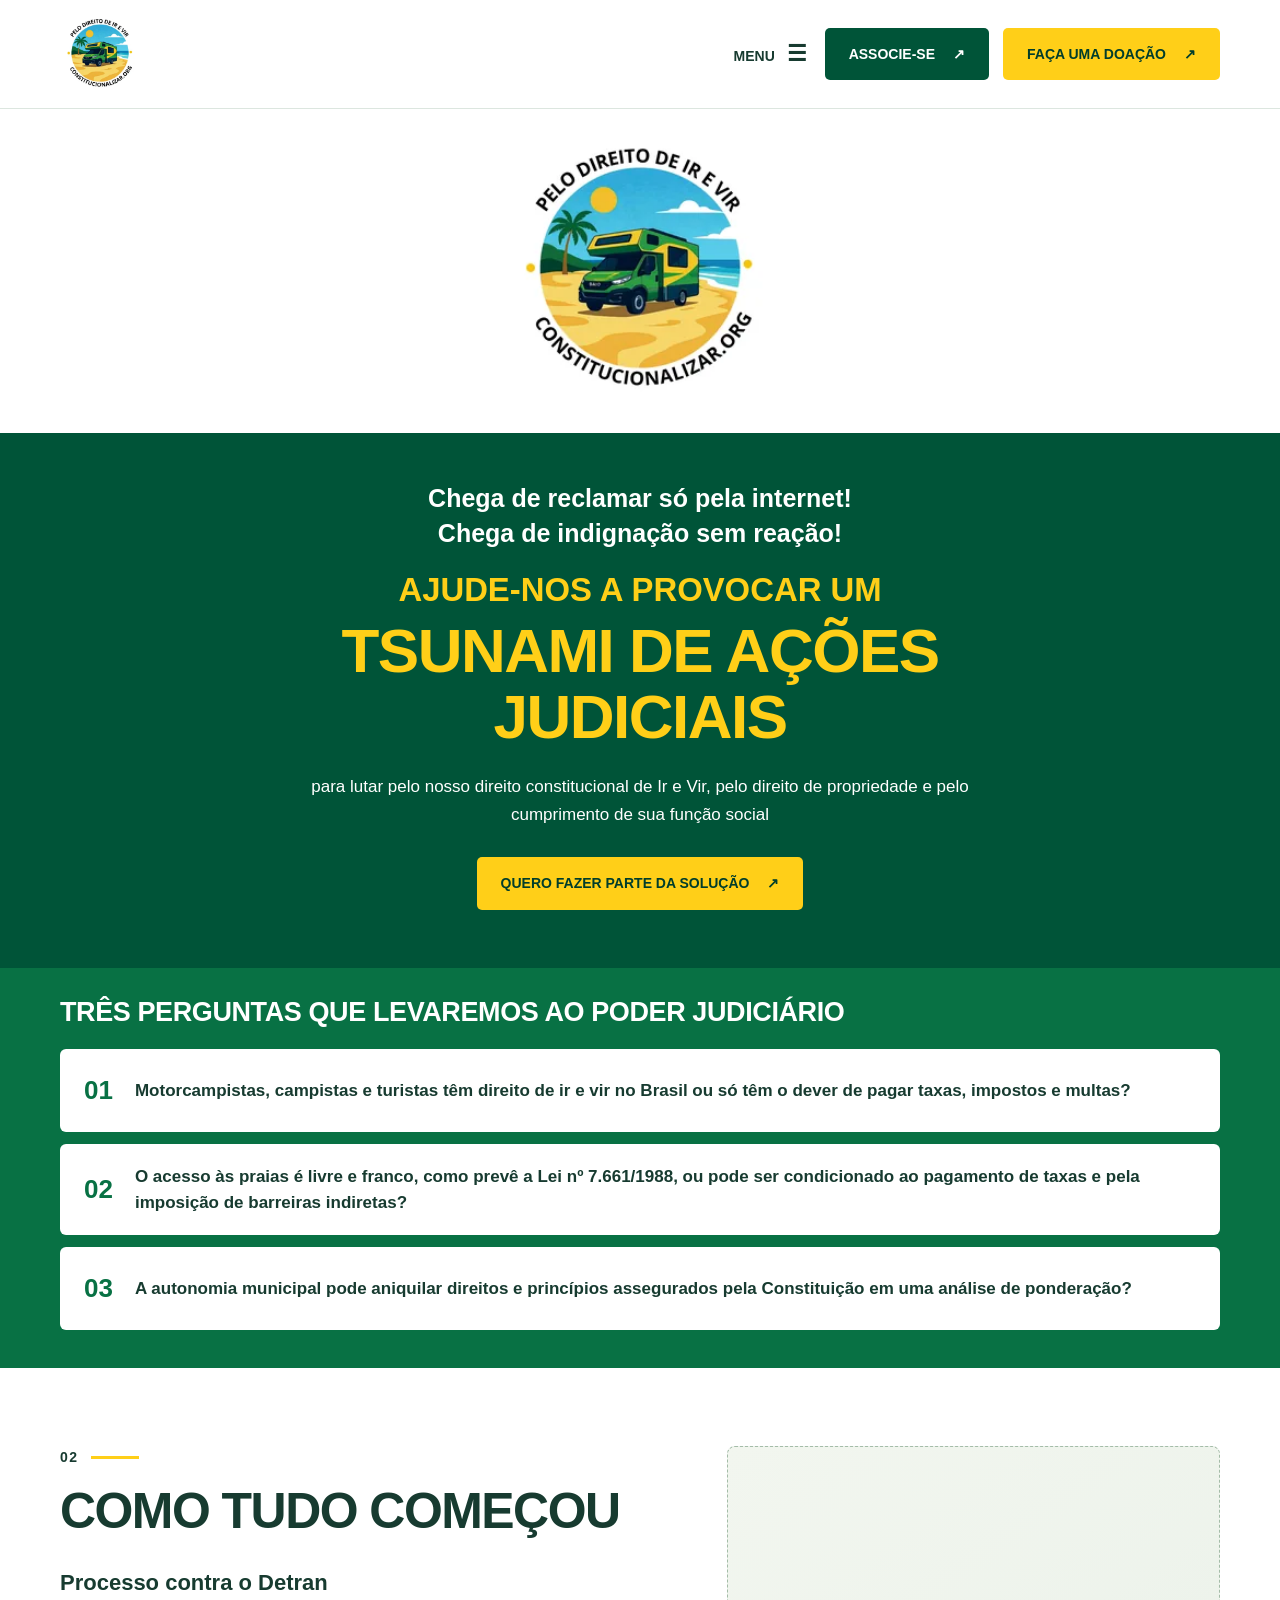
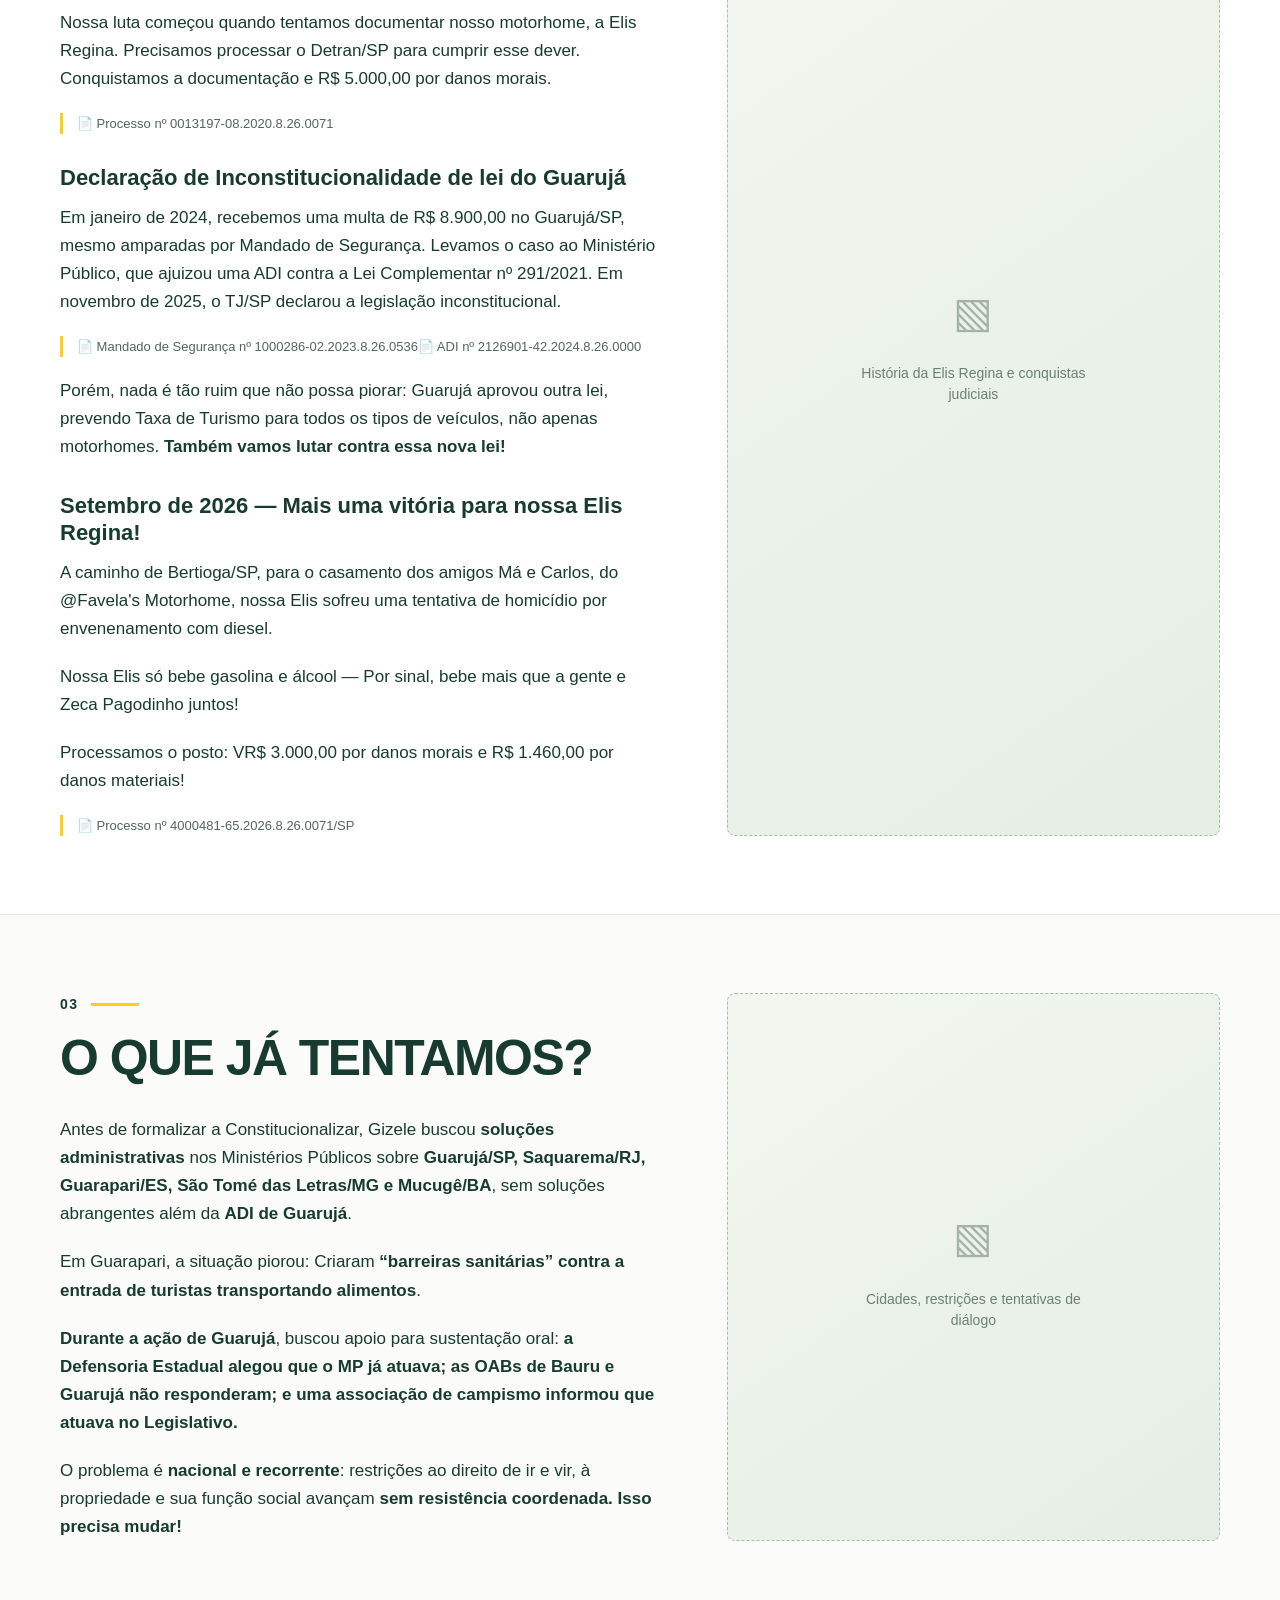
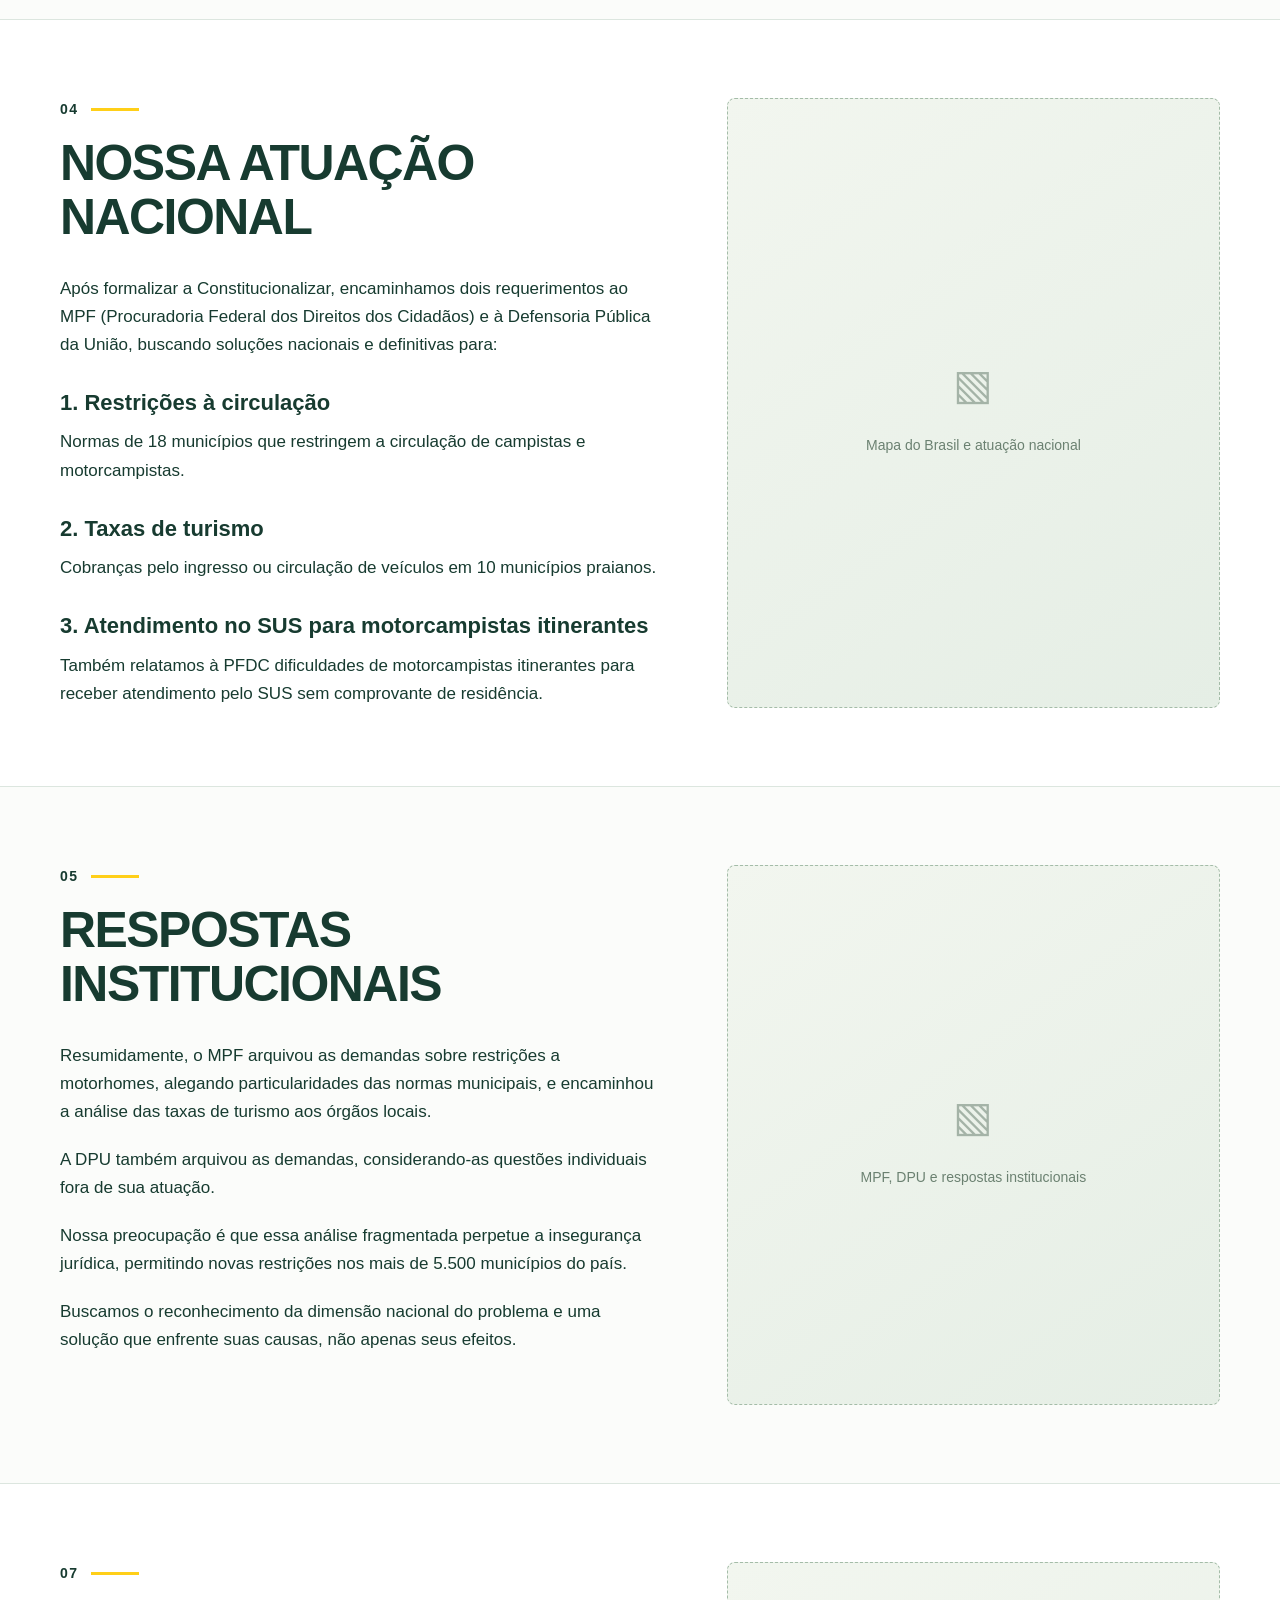
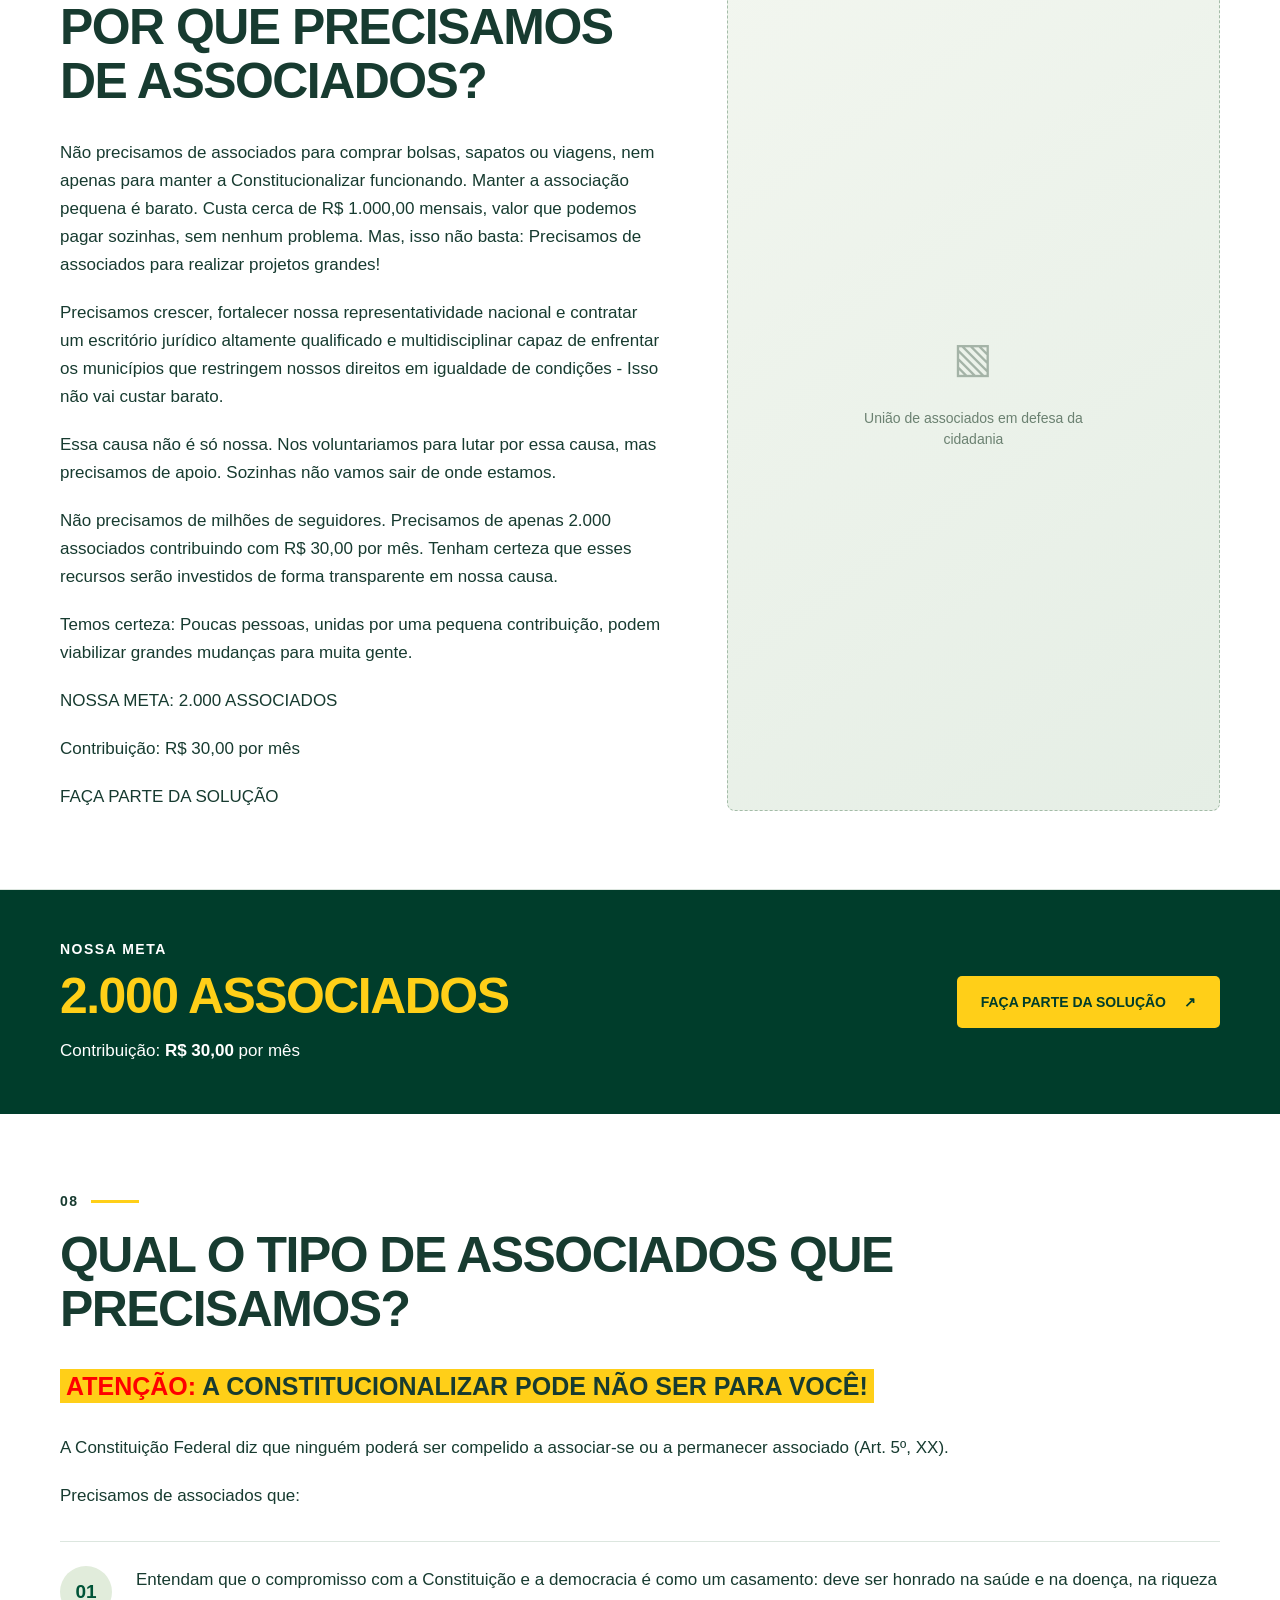
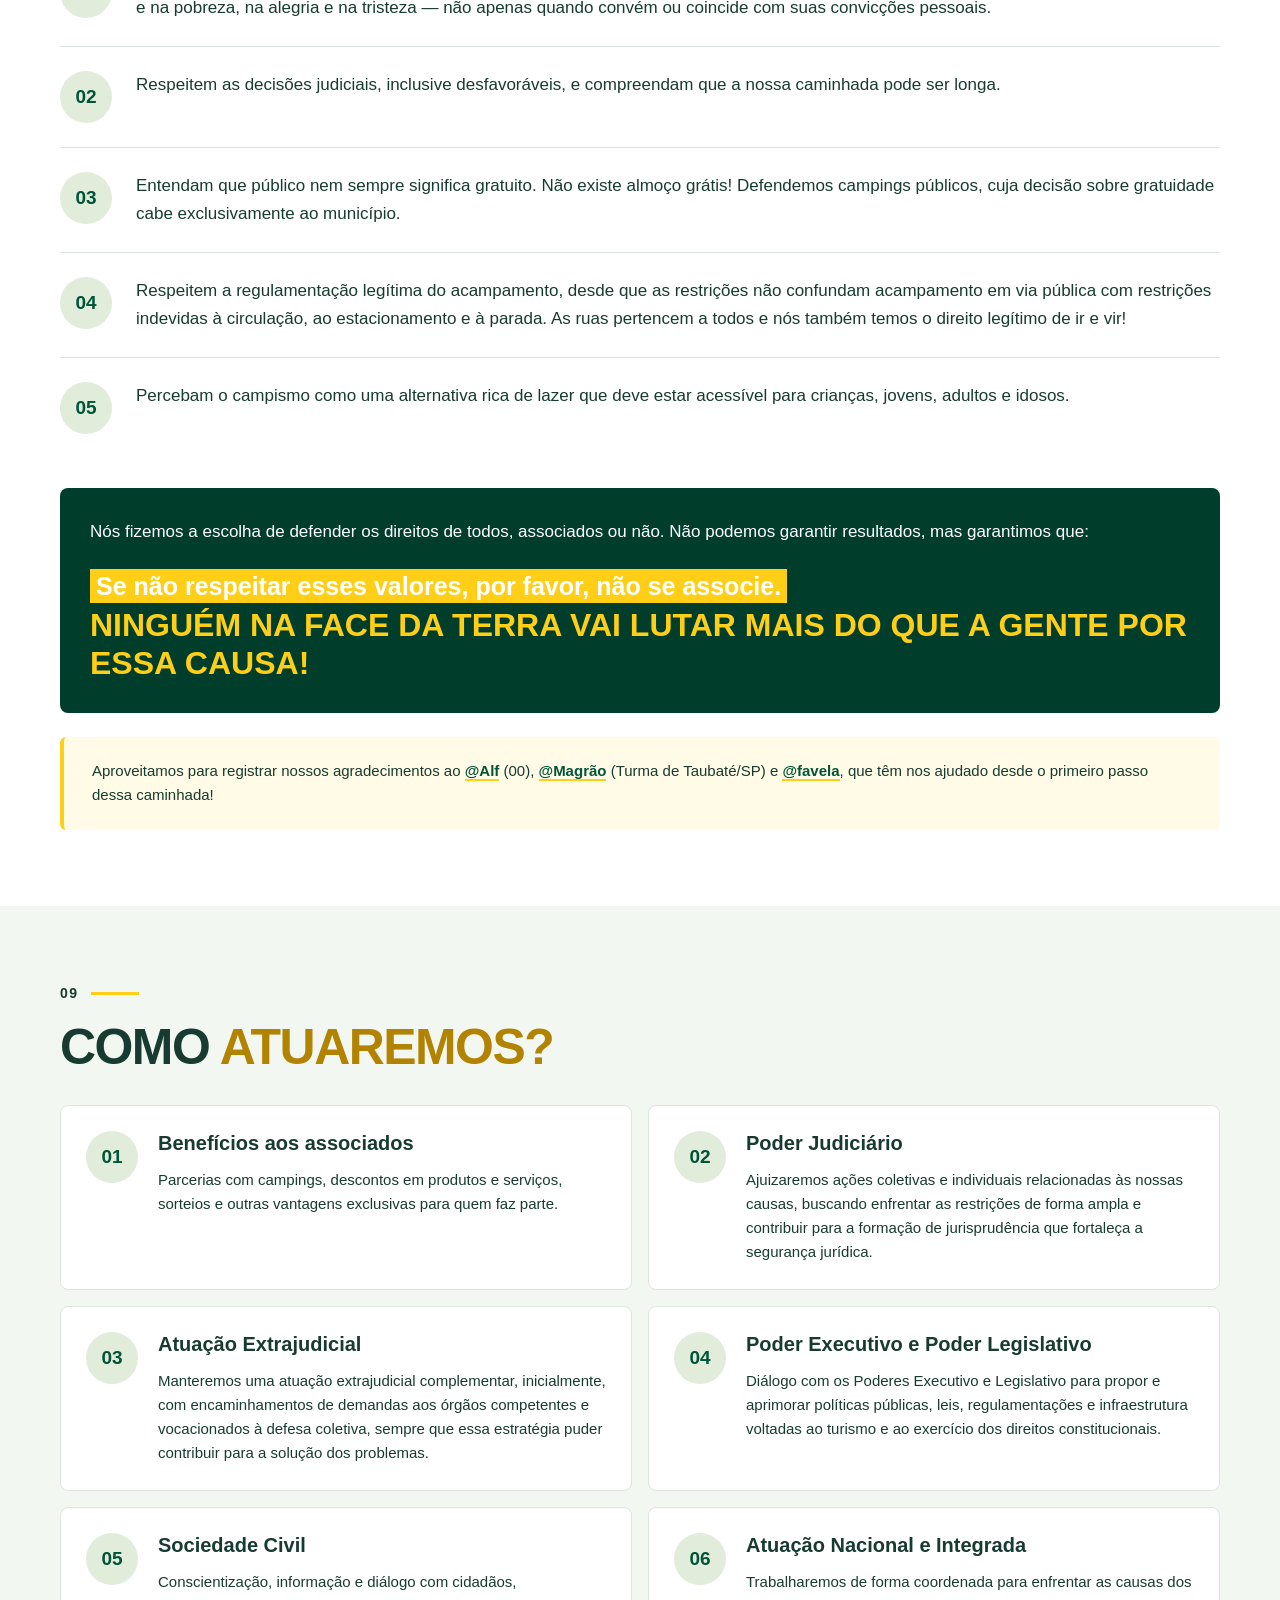
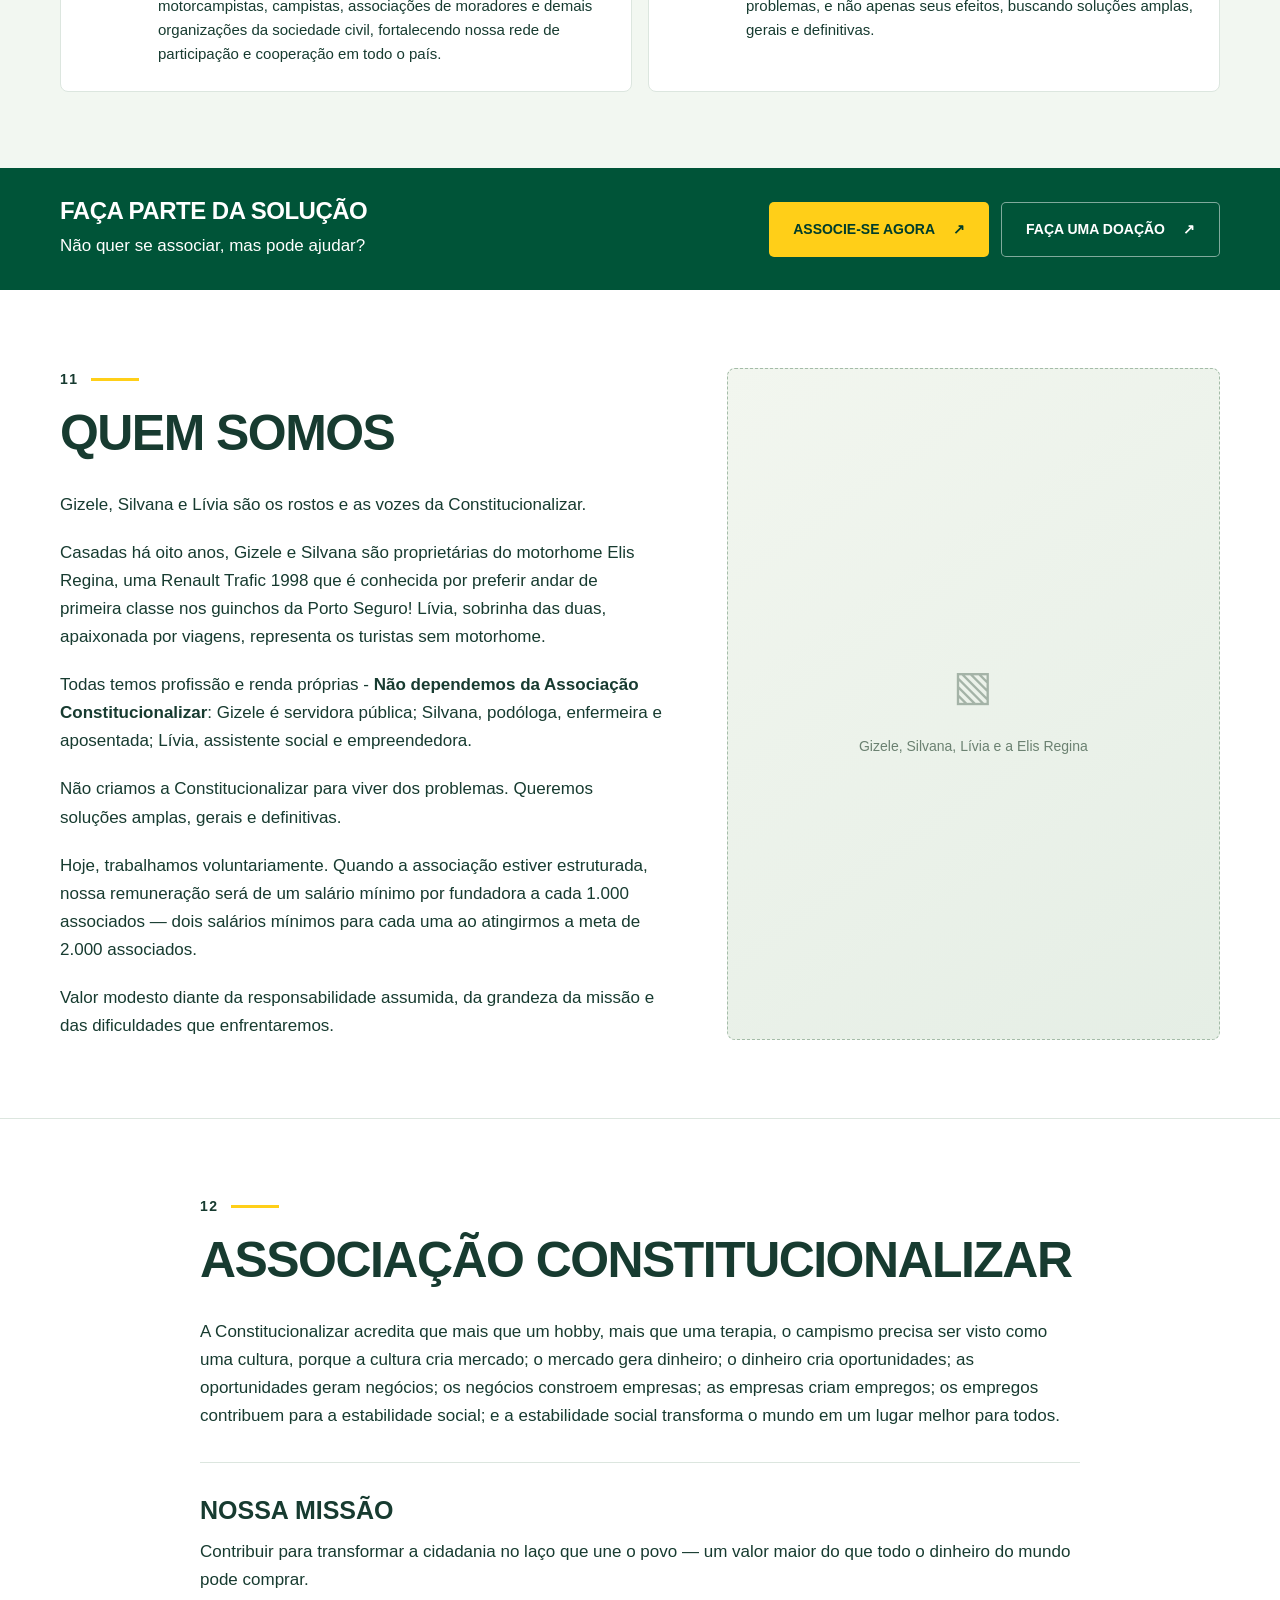
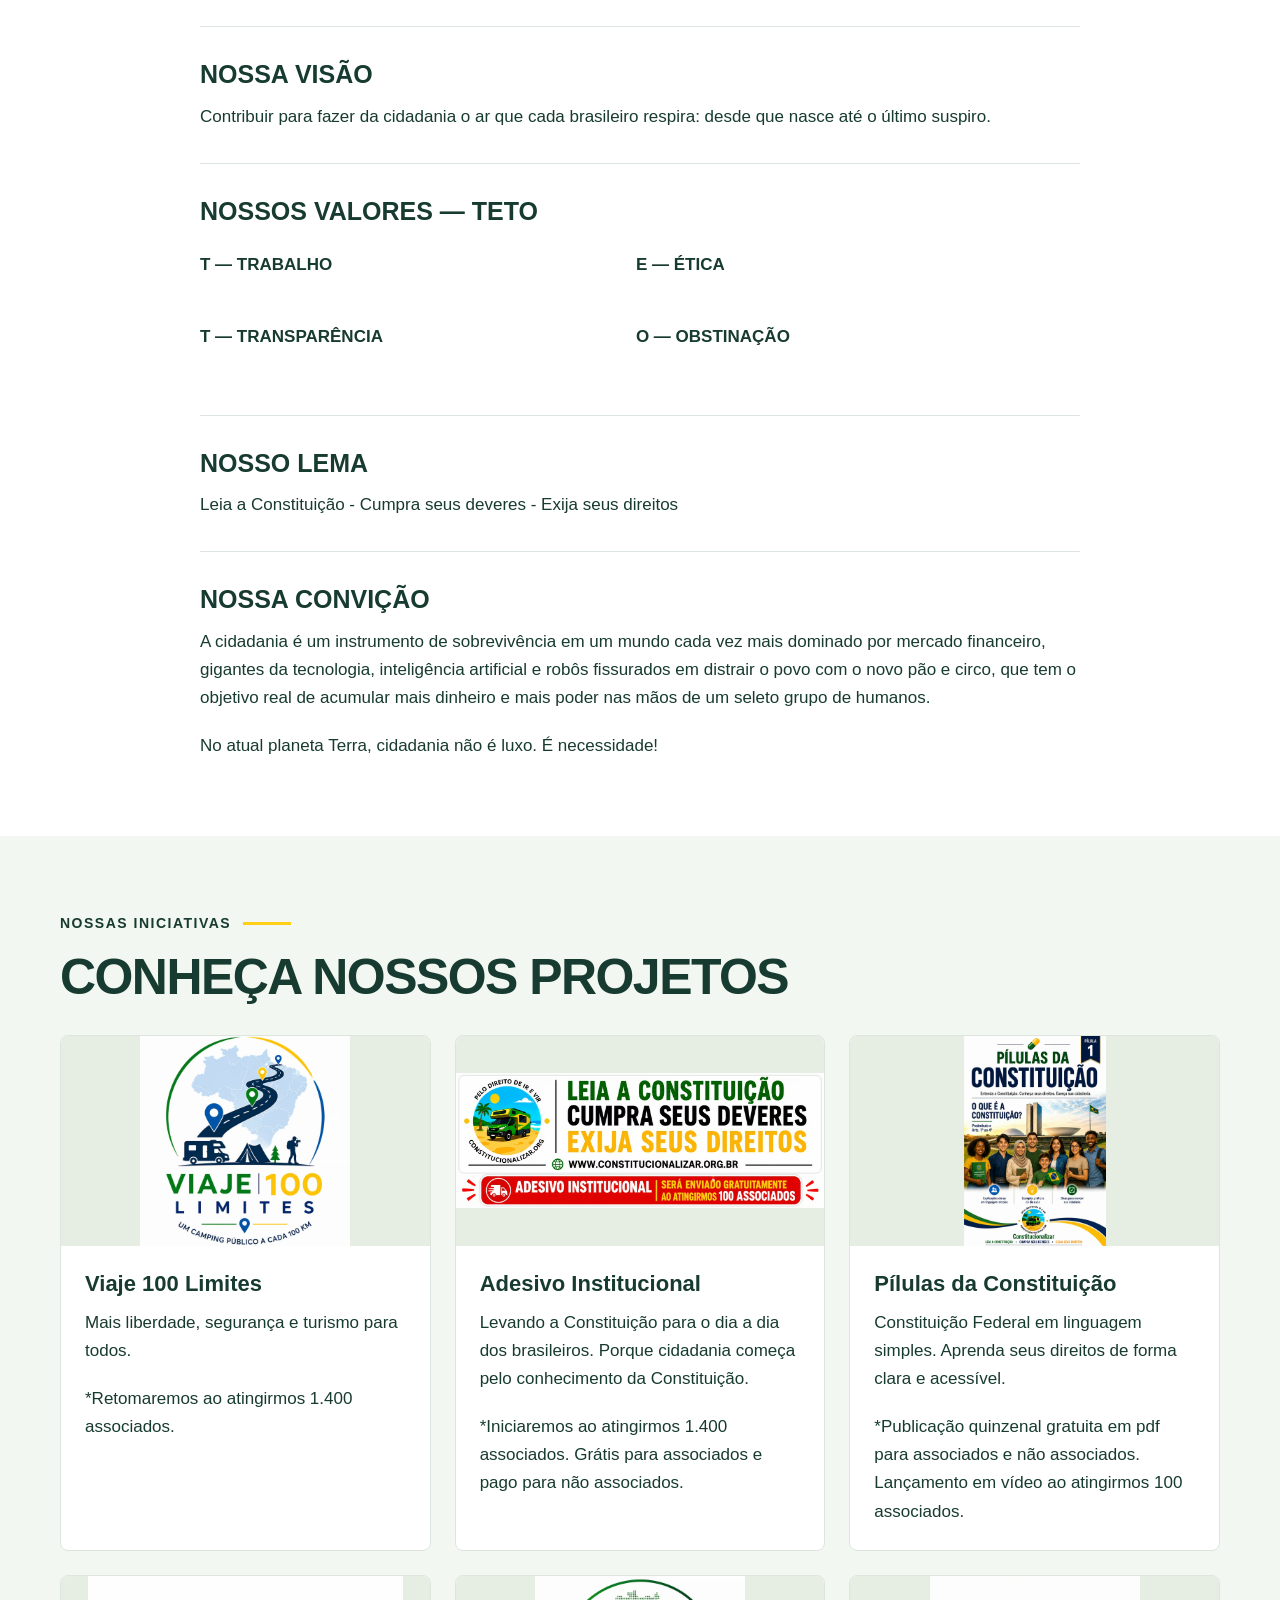
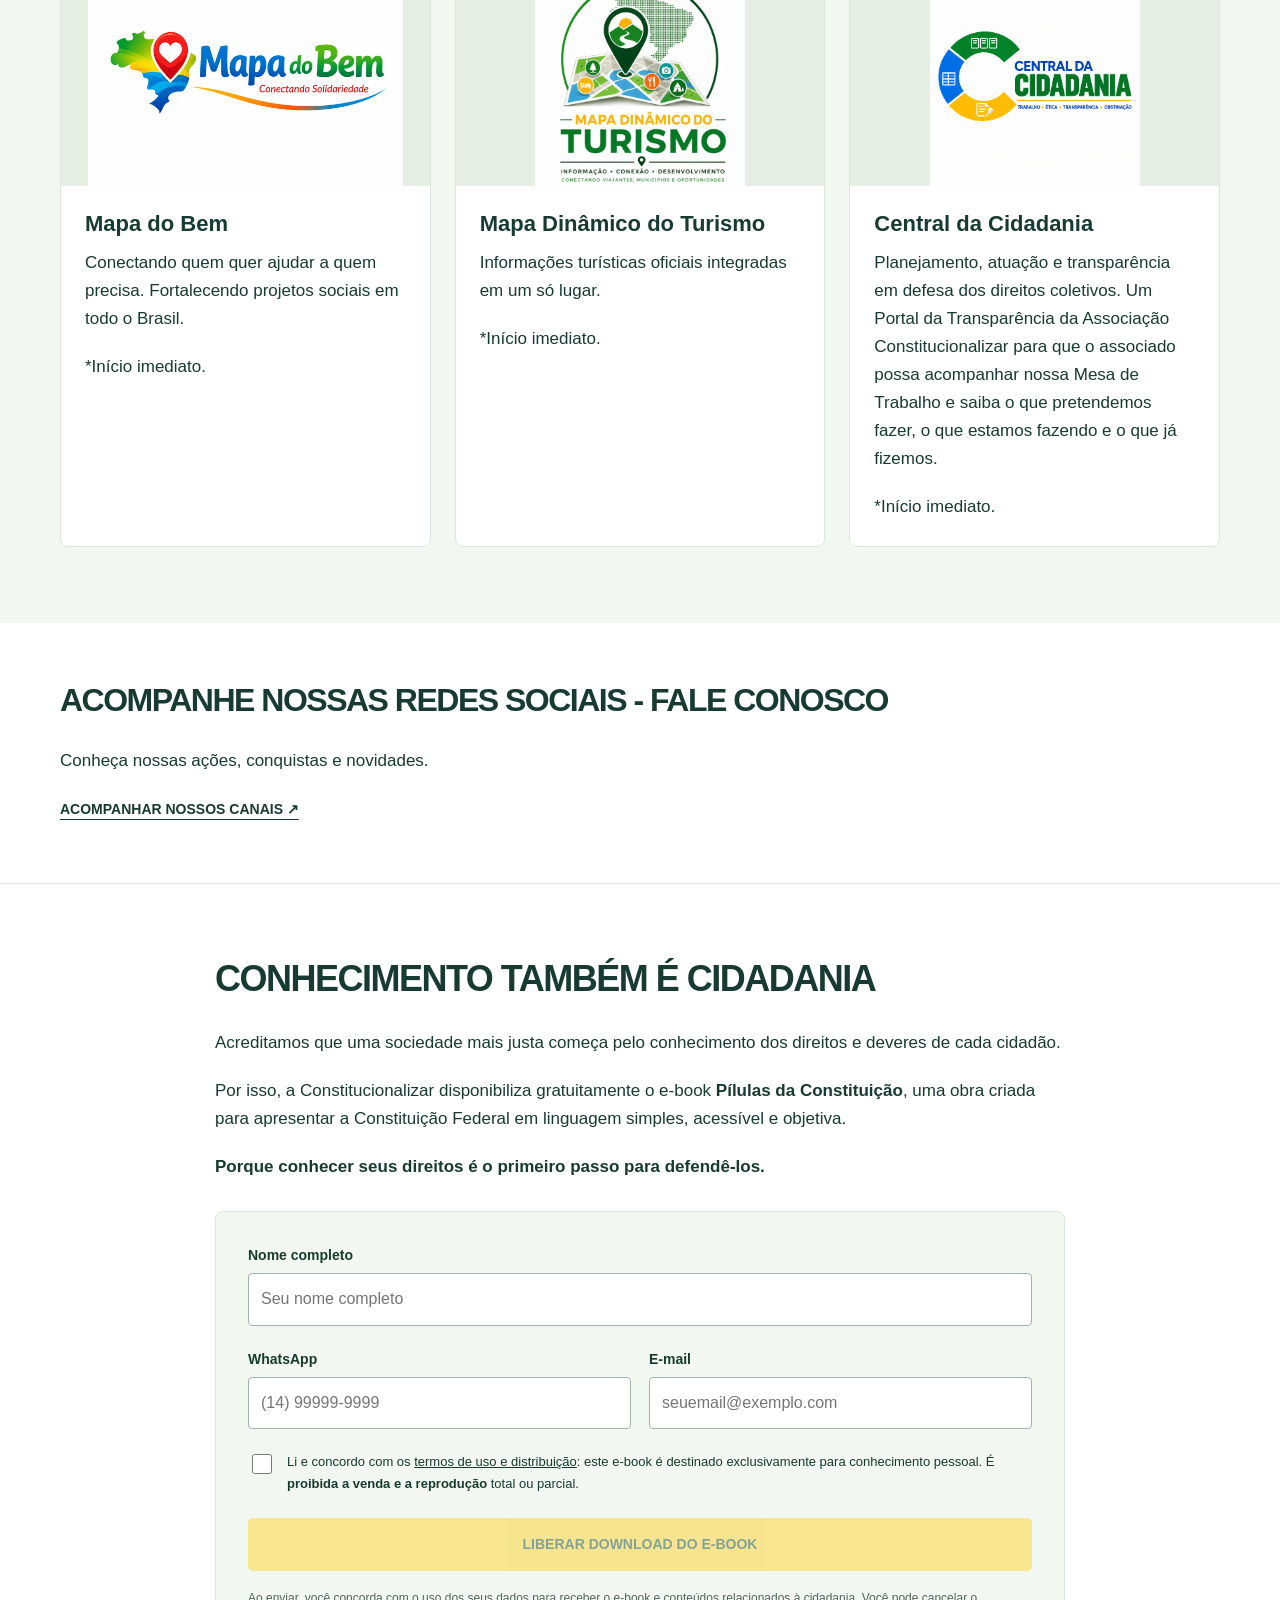
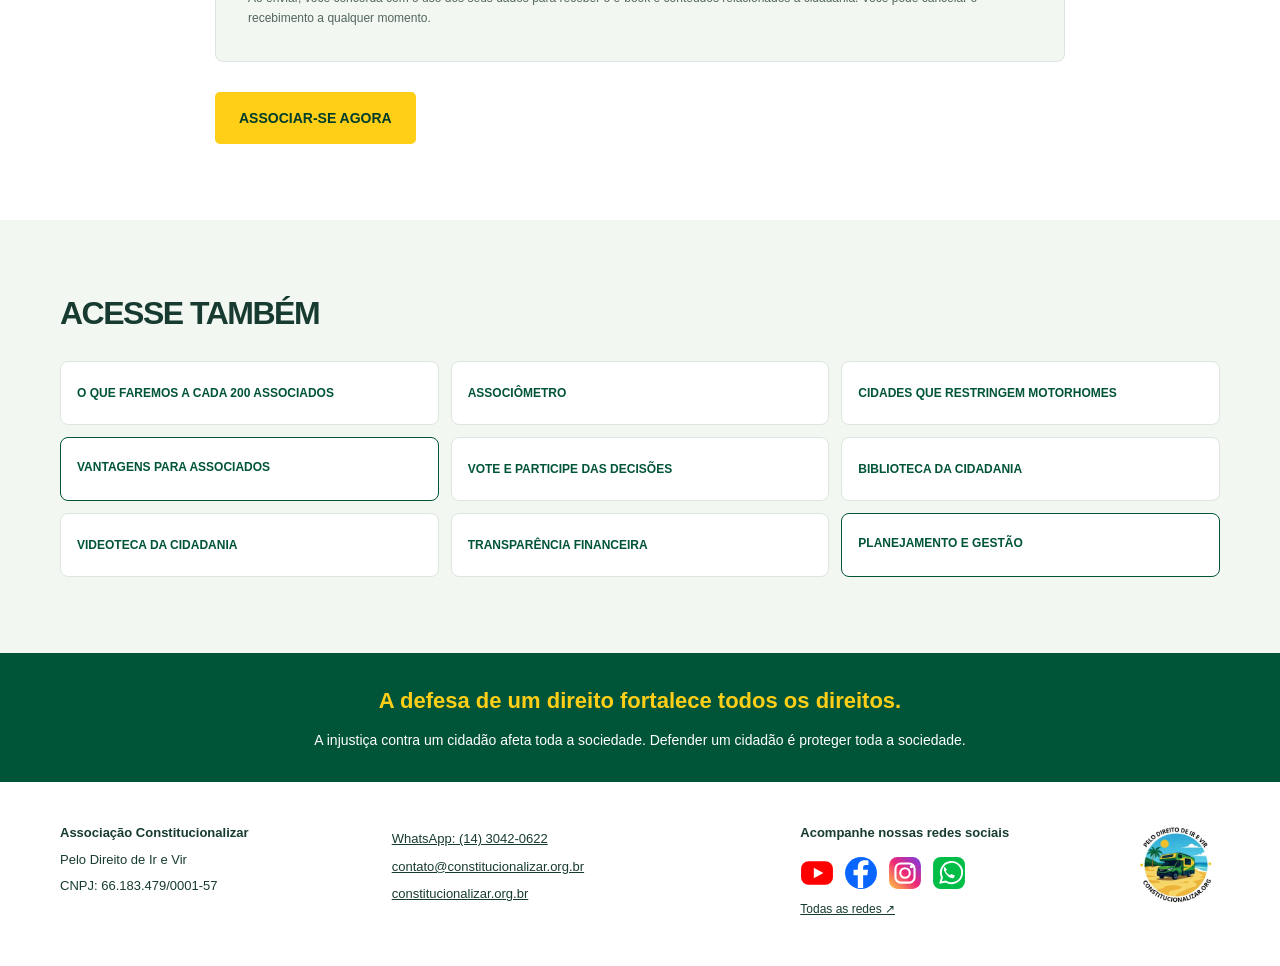
==== commit a7308ab3: "novas pages" ====
--- a/index.html
+++ b/index.html
@@ -536,12 +536,12 @@
 <button type="button" disabled data-link-slot="cada-200-associados">O que faremos a cada 200 associados</button>
 <button type="button" disabled data-link-slot="associometro">Associômetro</button>
 <button type="button" disabled data-link-slot="cidades-restricoes">Cidades que restringem motorhomes</button>
-<button type="button" disabled data-link-slot="vantagens">Vantagens para associados</button>
+<a href="vantagens.html" class="related-link-active">Vantagens para associados</a>
 <button type="button" disabled data-link-slot="decisoes">Vote e participe das decisões</button>
 <button type="button" disabled data-link-slot="biblioteca">Biblioteca da cidadania</button>
 <button type="button" disabled data-link-slot="videoteca">Videoteca da cidadania</button>
 <button type="button" disabled data-link-slot="transparencia">Transparência financeira</button>
-<button type="button" disabled data-link-slot="planejamento">Planejamento e gestão</button>
+<a href="planejamento.html" class="related-link-active">Planejamento e gestão</a>
 </div>
 </div>
 </section>
--- a/styles.css
+++ b/styles.css
@@ -222,6 +222,8 @@
 .footer-inner .social-hub{font-size:12px;margin-top:10px}
 @media(max-width:1000px){.footer-inner{grid-template-columns:1fr 1fr}.footer-inner>img{justify-self:end}}
 @media(max-width:640px){.footer-inner{display:flex;align-items:center}.social-icons{justify-content:center}.related-links button{min-height:58px}}
+.related-links a.related-link-active{display:block;background:#fff;border:1px solid var(--green);border-radius:8px;padding:20px 16px;text-align:left;font-size:12px;line-height:1.5;font-weight:800;text-transform:uppercase;color:var(--green);min-height:64px;overflow-wrap:anywhere;text-decoration:none}
+.related-links a.related-link-active:hover{background:var(--green);color:#fff}
 .thanks-box{margin-top:24px;padding:22px 28px;background:#fffbe6;border-left:4px solid var(--yellow);border-radius:6px}
 .thanks-box p{margin:0;font-size:15px;line-height:1.65}
 .thanks-box a{color:var(--green);font-weight:750;text-decoration:none;border-bottom:2px solid var(--yellow)}
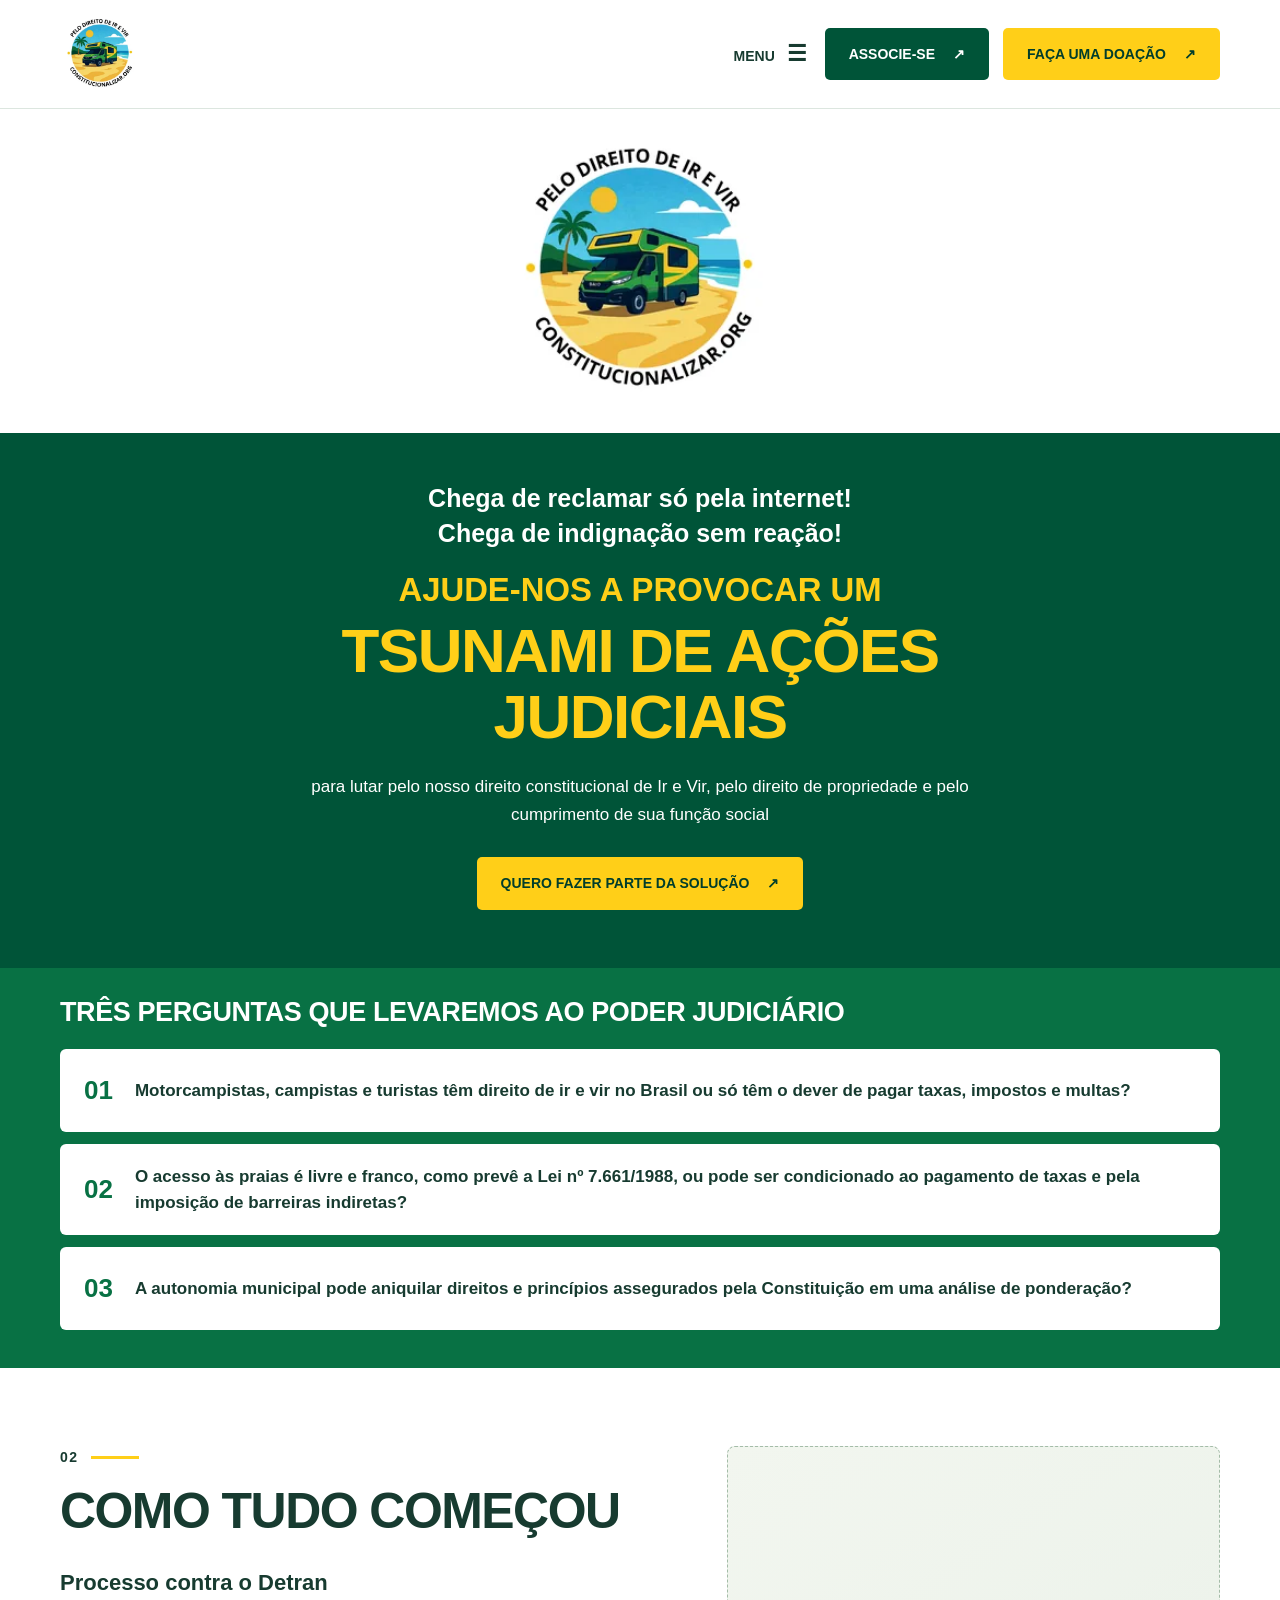
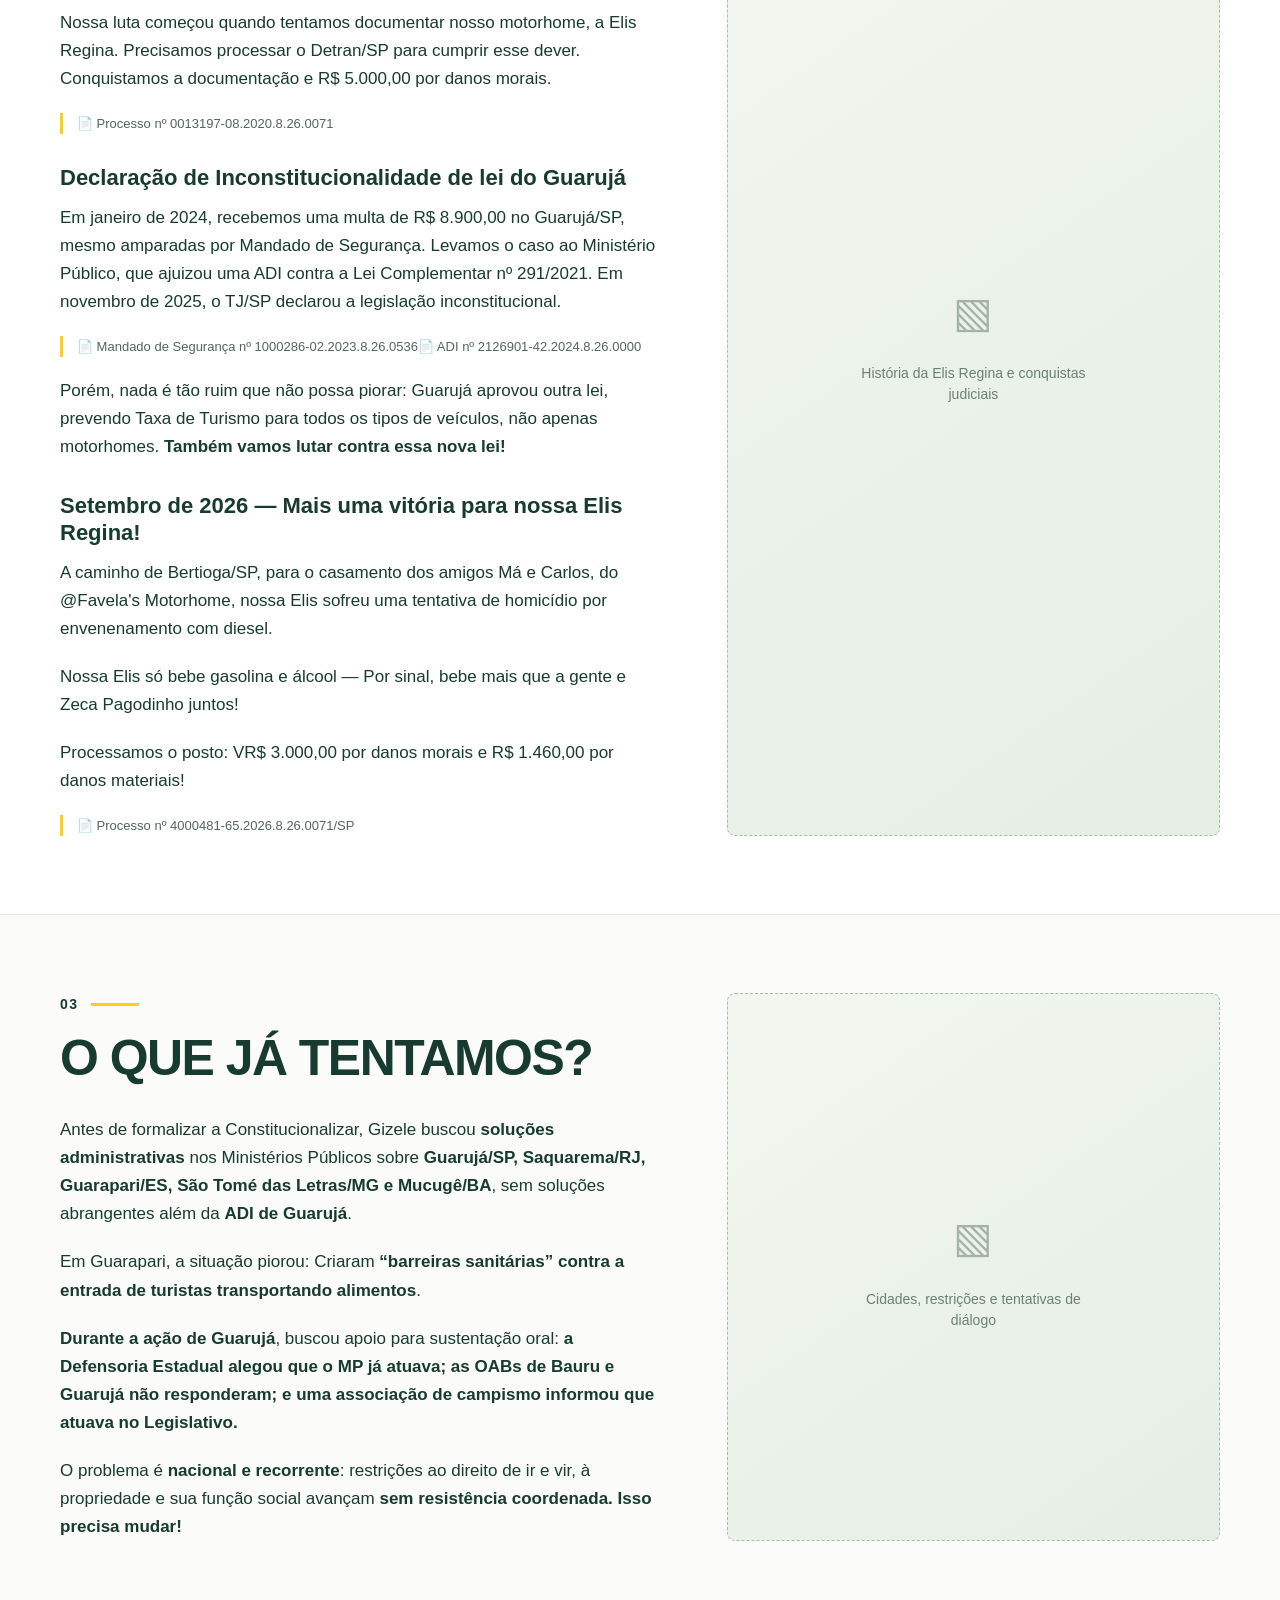
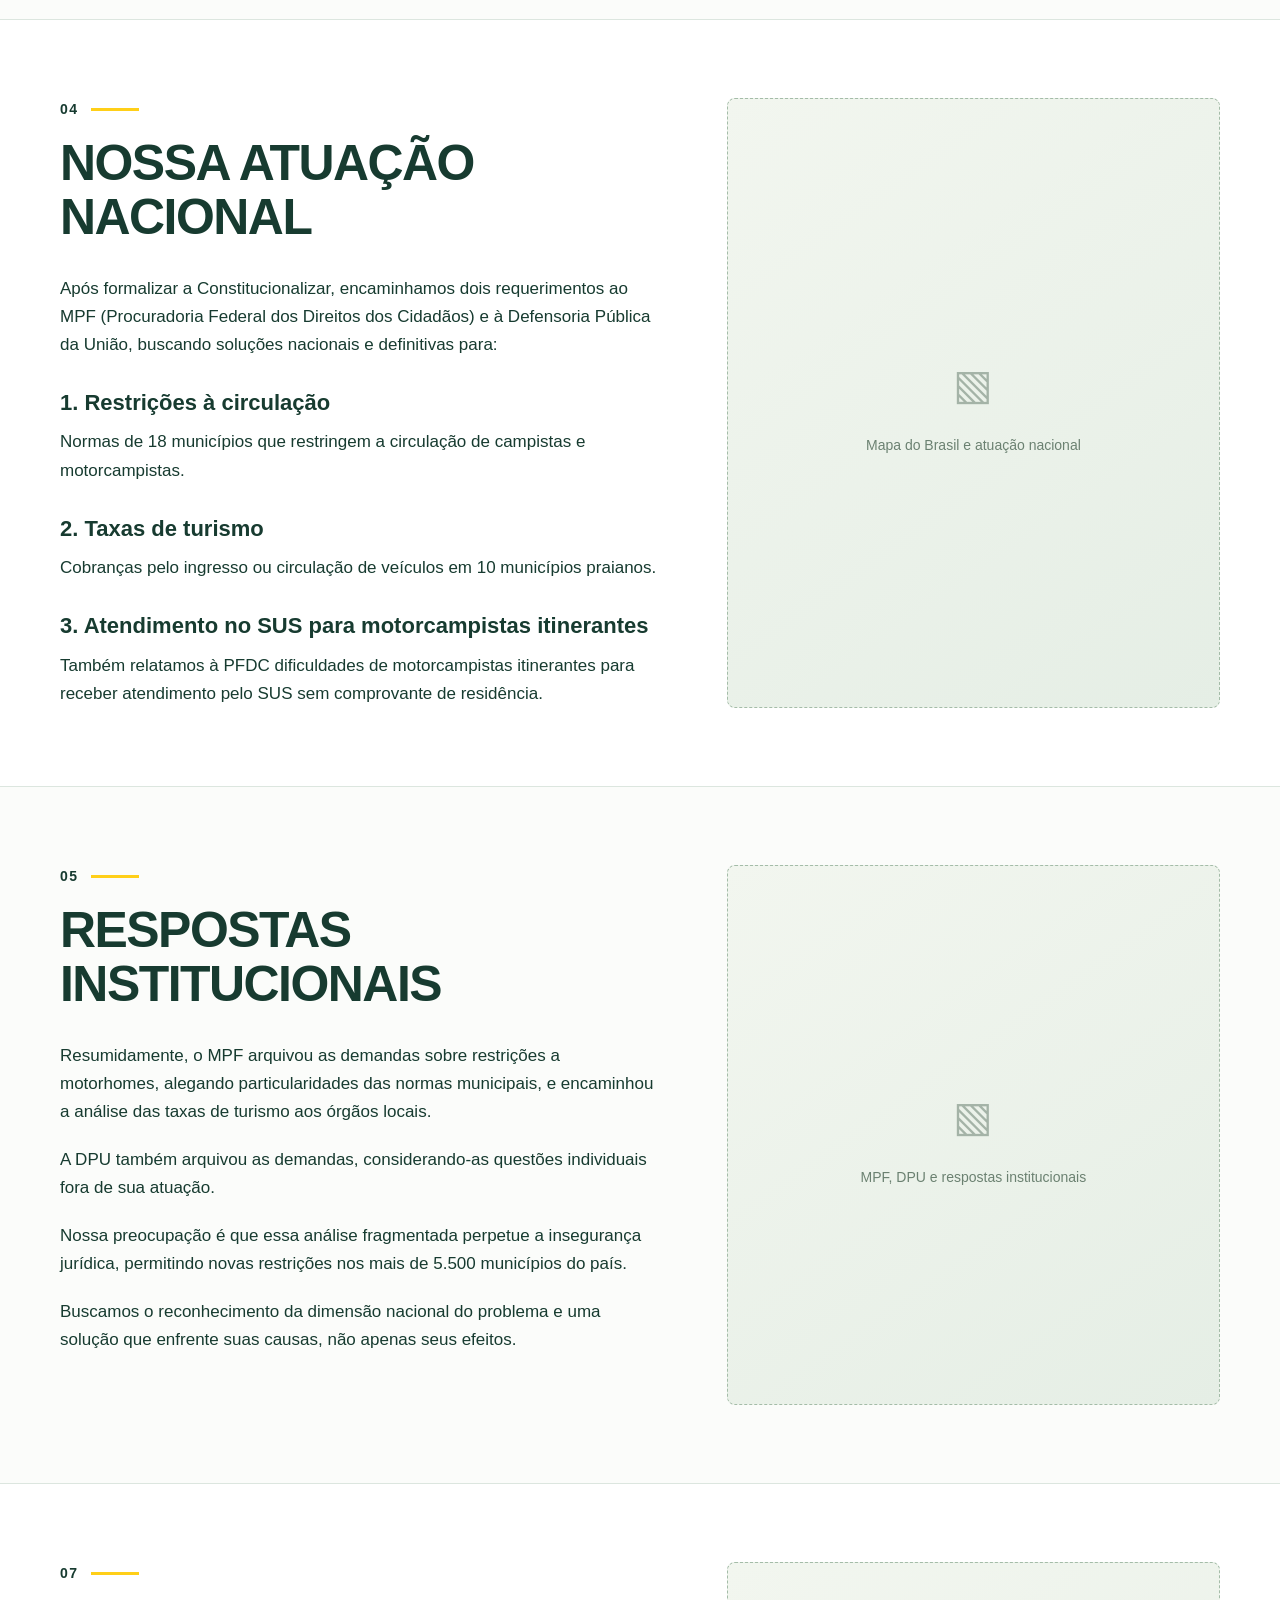
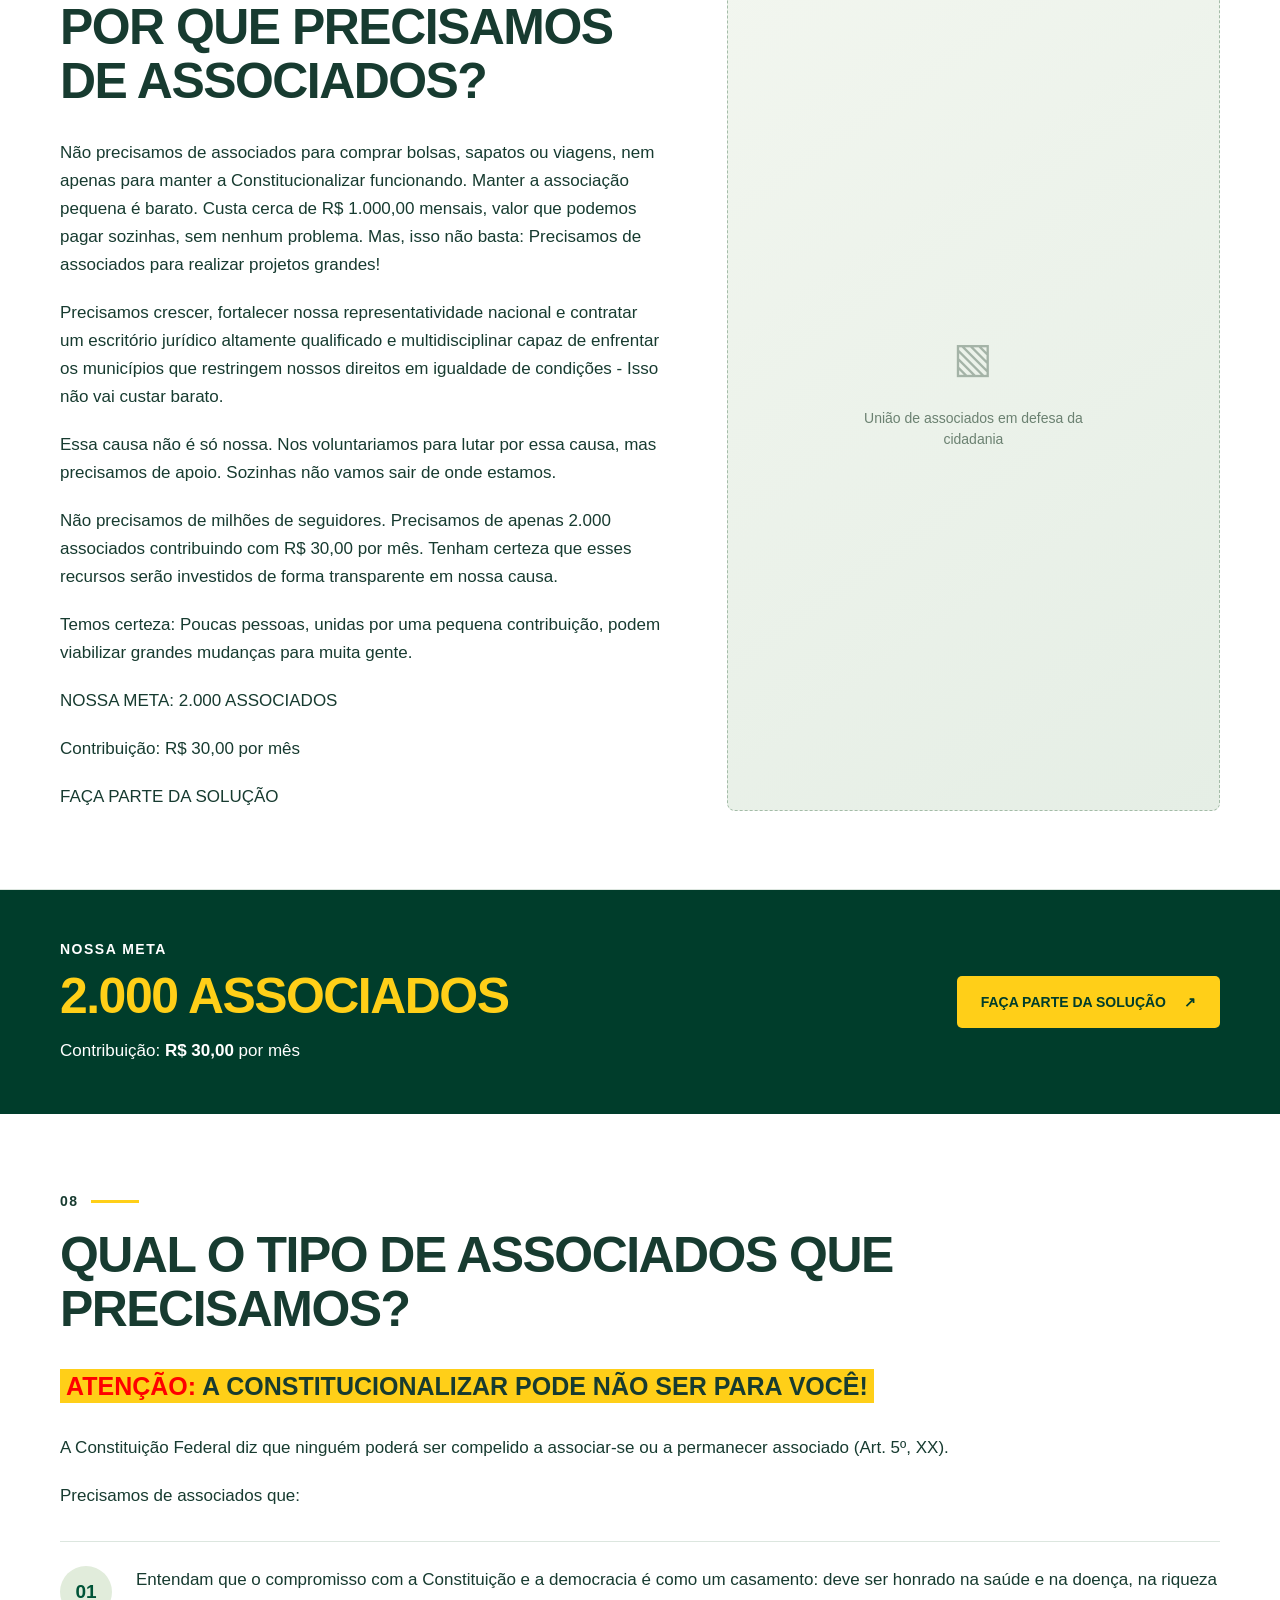
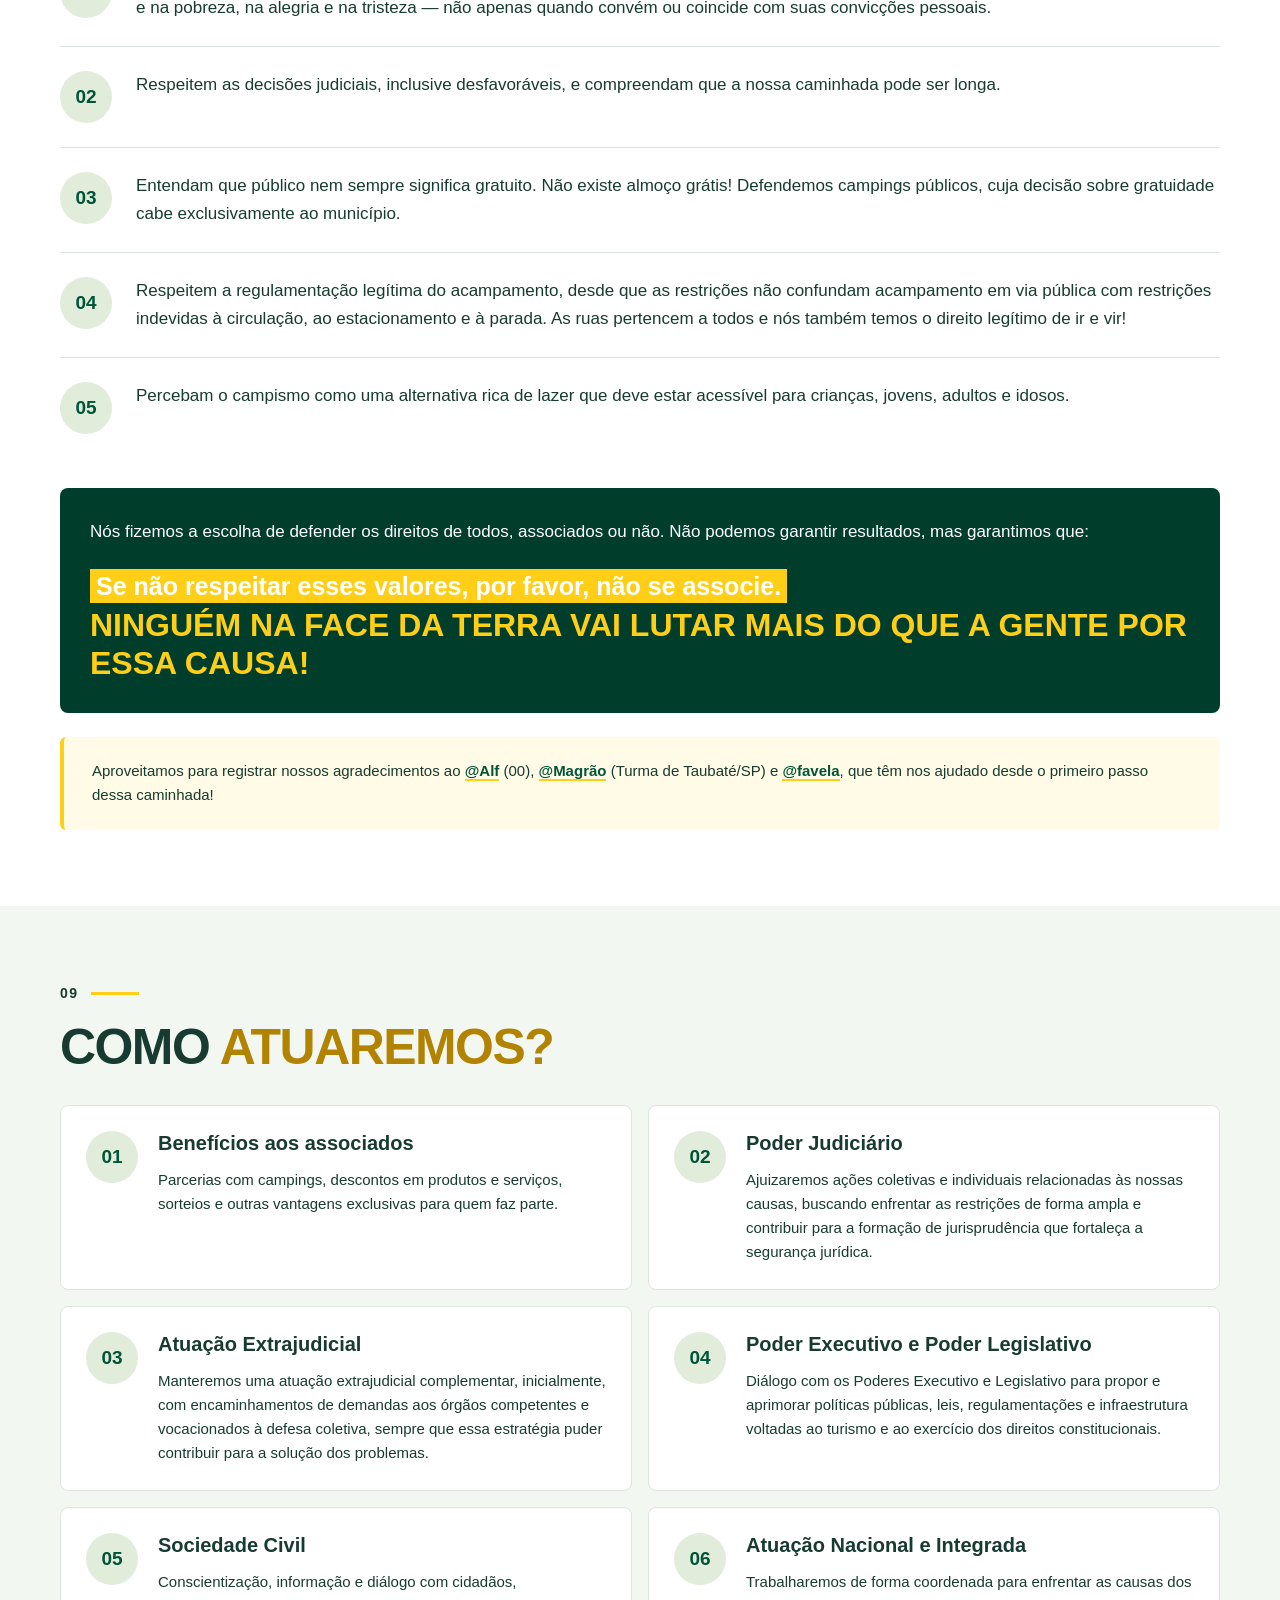
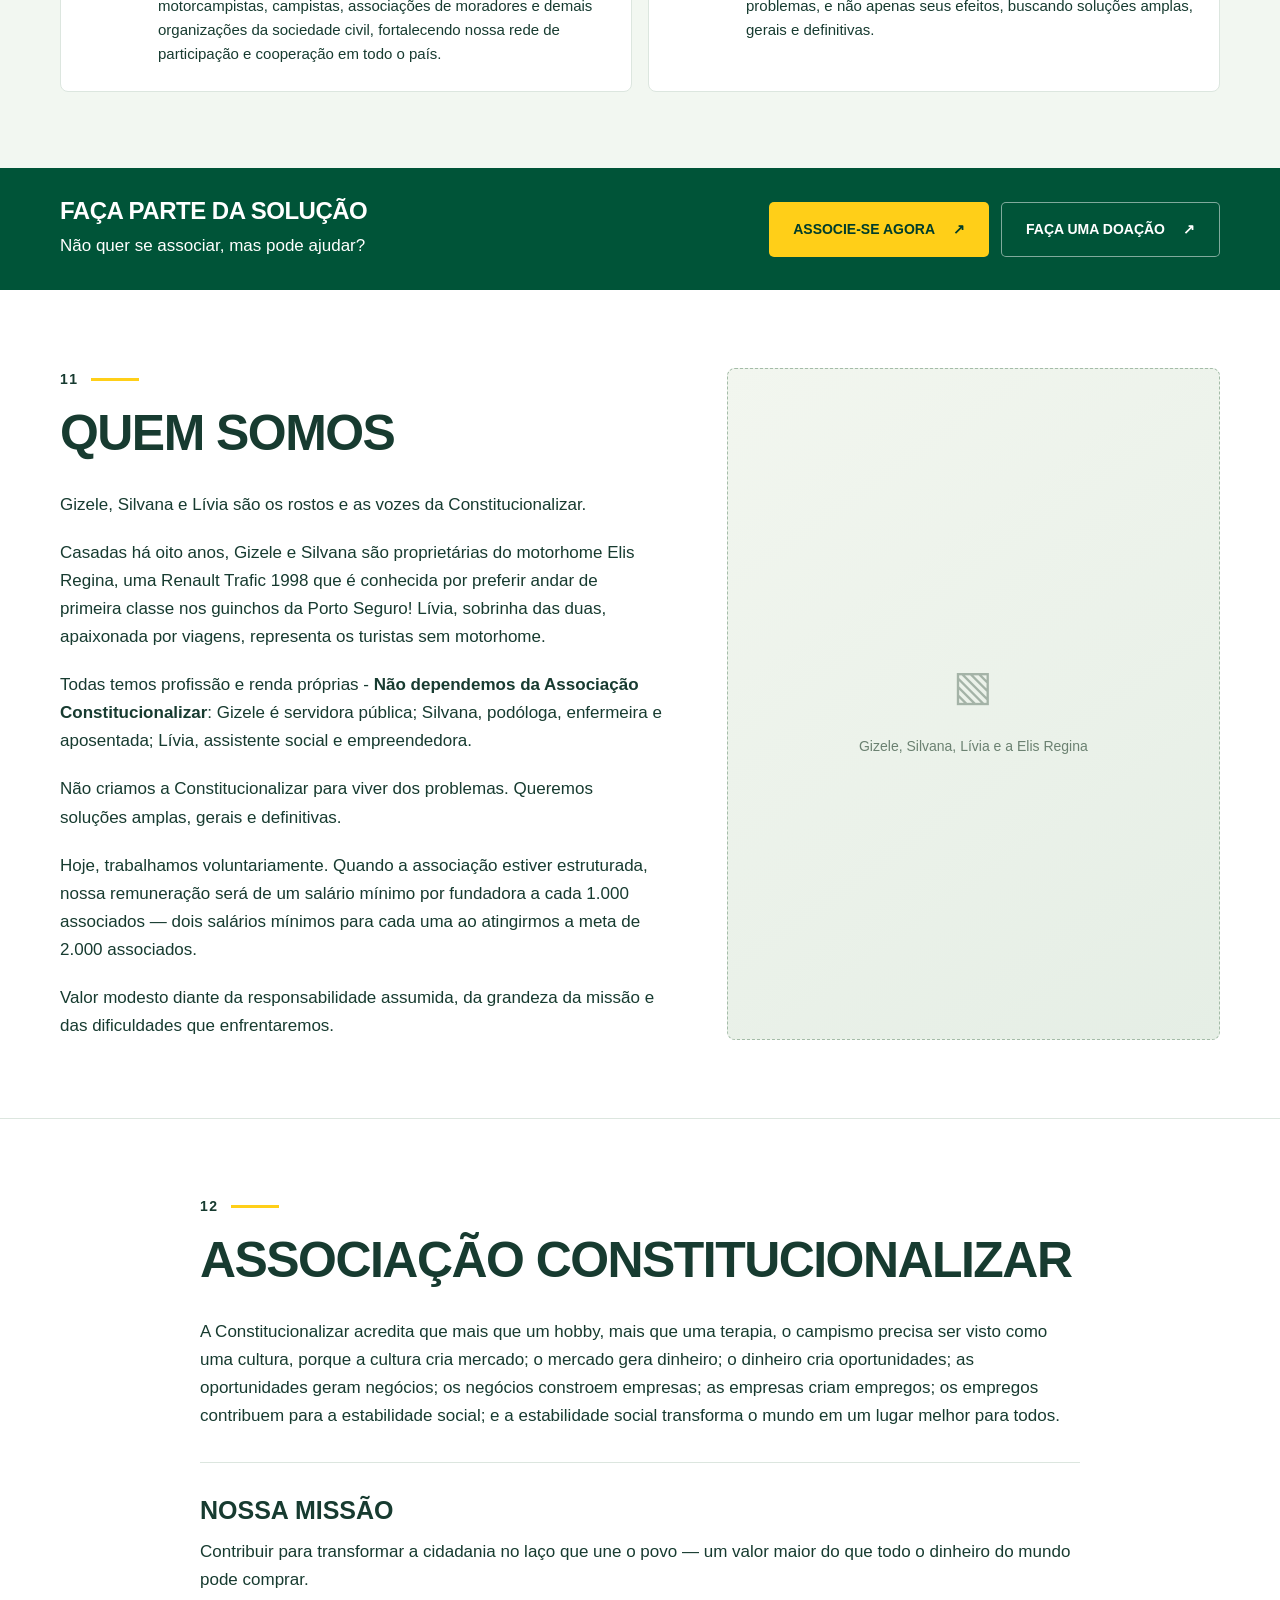
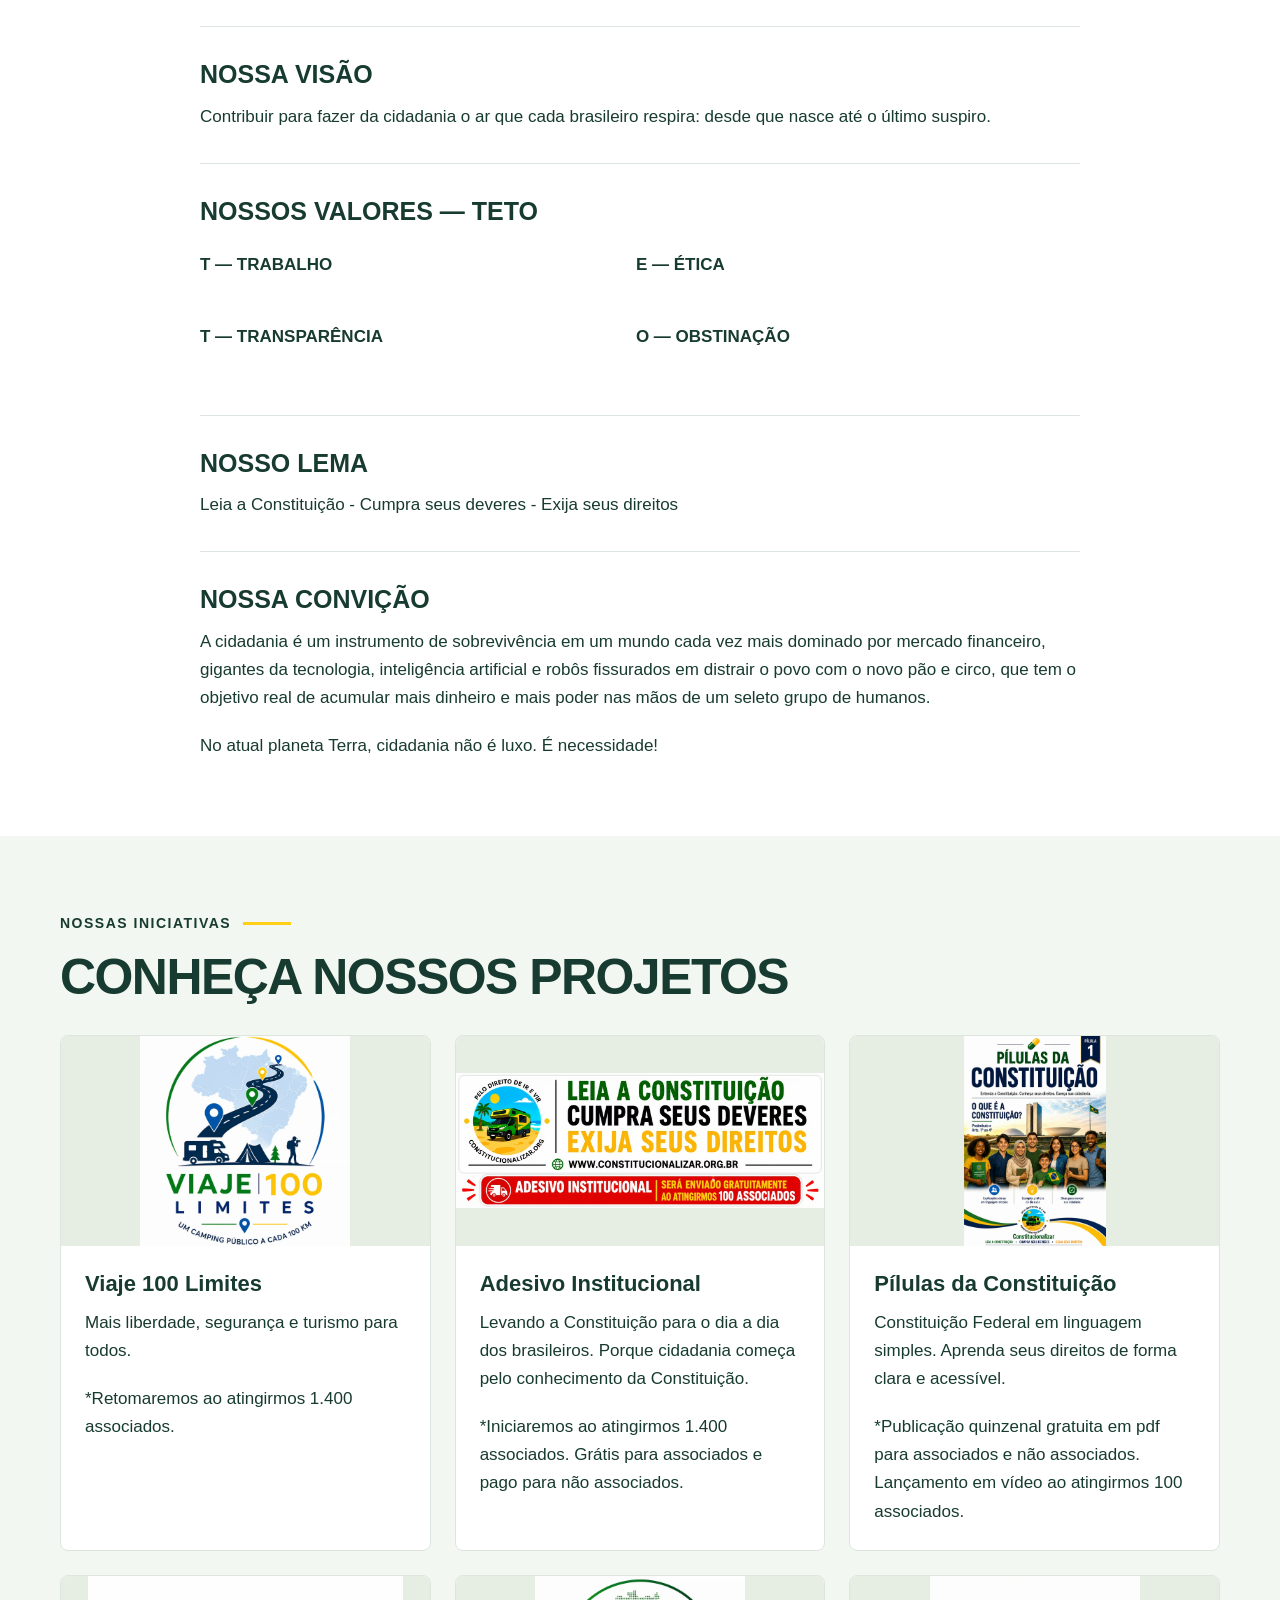
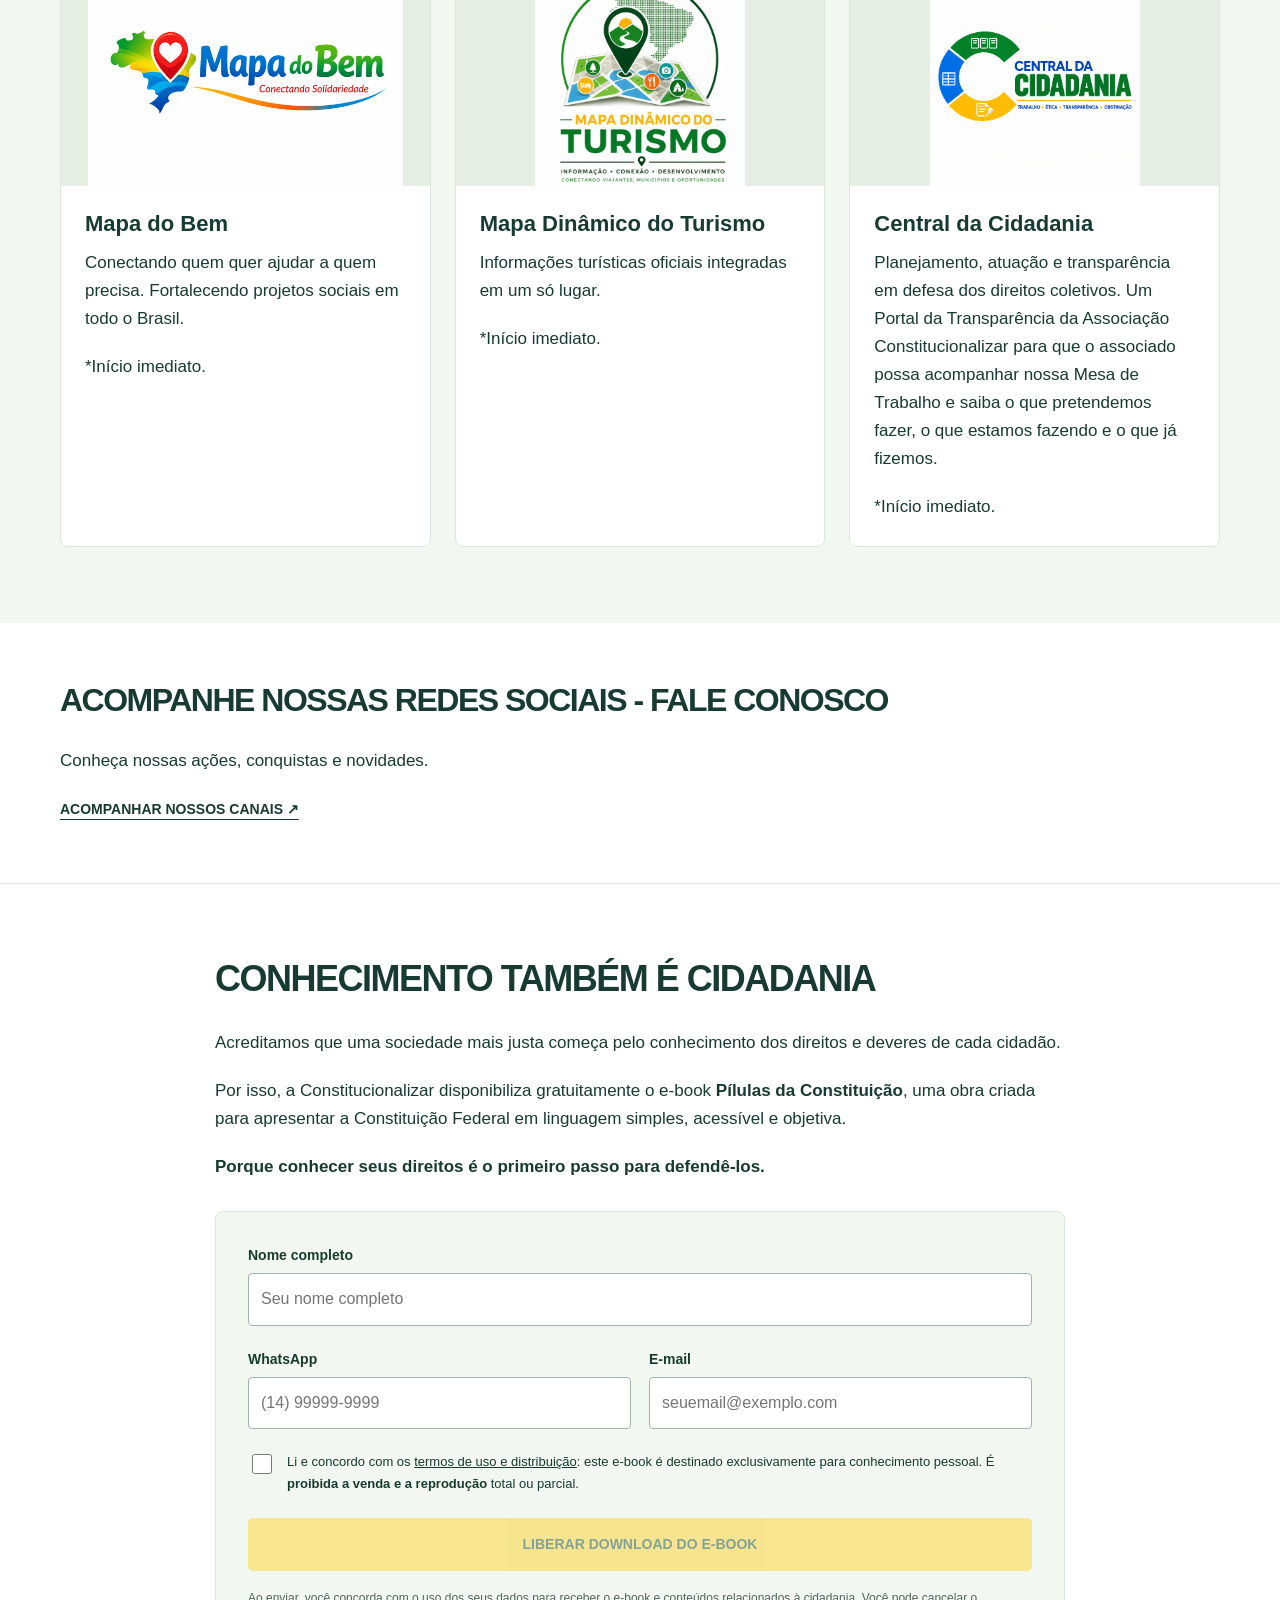
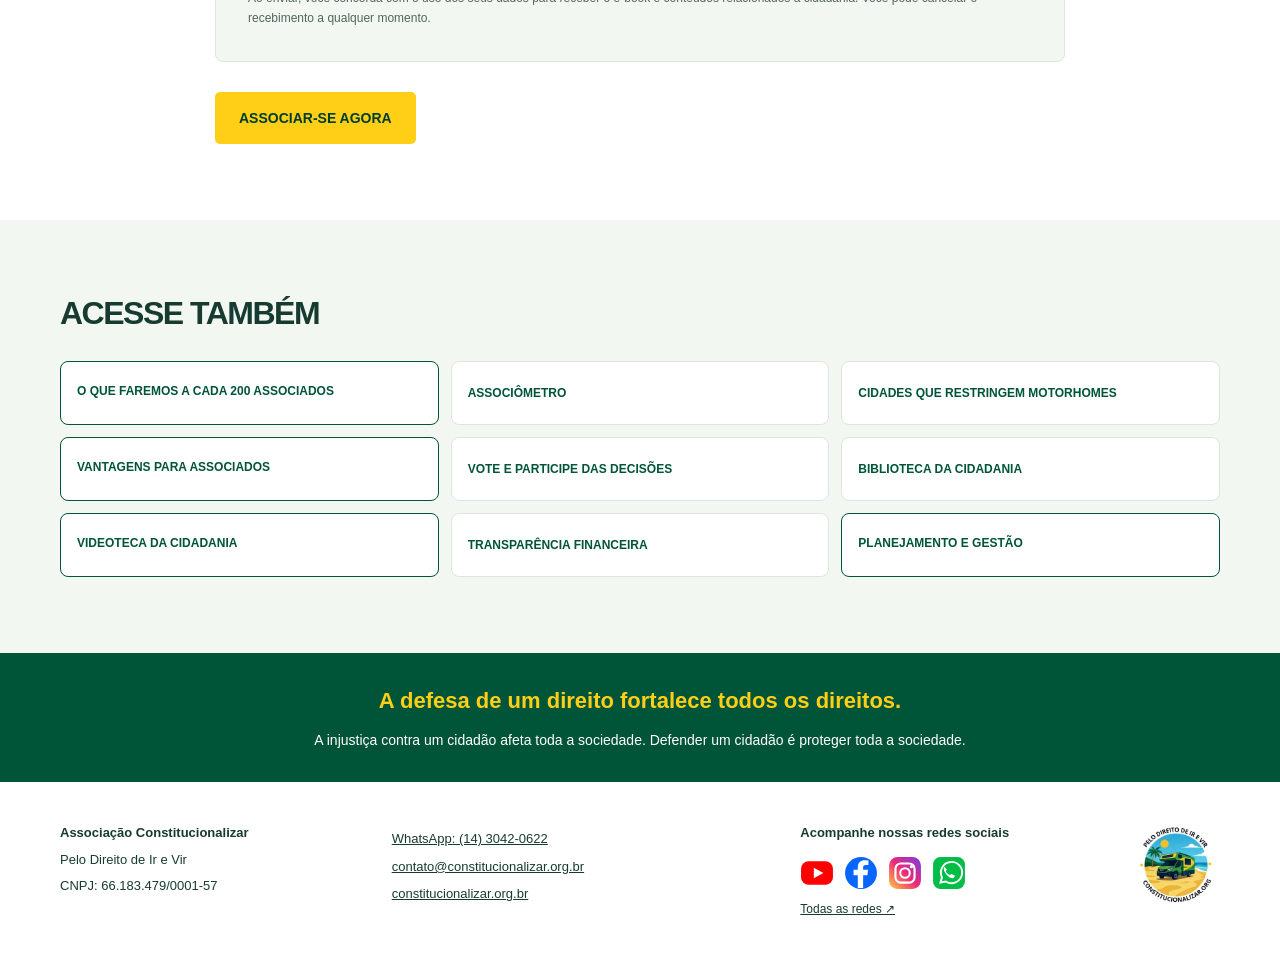
==== commit 6e376f3c: "200 e vídeos" ====
--- a/index.html
+++ b/index.html
@@ -533,13 +533,13 @@
 <div class="container">
 <h2>Acesse também</h2>
 <div class="related-links">
-<button type="button" disabled data-link-slot="cada-200-associados">O que faremos a cada 200 associados</button>
+<a href="cada-200-associados.html" class="related-link-active">O que faremos a cada 200 associados</a>
 <button type="button" disabled data-link-slot="associometro">Associômetro</button>
 <button type="button" disabled data-link-slot="cidades-restricoes">Cidades que restringem motorhomes</button>
 <a href="vantagens.html" class="related-link-active">Vantagens para associados</a>
 <button type="button" disabled data-link-slot="decisoes">Vote e participe das decisões</button>
 <button type="button" disabled data-link-slot="biblioteca">Biblioteca da cidadania</button>
-<button type="button" disabled data-link-slot="videoteca">Videoteca da cidadania</button>
+<a href="videoteca.html" class="related-link-active">Videoteca da cidadania</a>
 <button type="button" disabled data-link-slot="transparencia">Transparência financeira</button>
 <a href="planejamento.html" class="related-link-active">Planejamento e gestão</a>
 </div>
--- a/styles.css
+++ b/styles.css
@@ -222,6 +222,12 @@
 .footer-inner .social-hub{font-size:12px;margin-top:10px}
 @media(max-width:1000px){.footer-inner{grid-template-columns:1fr 1fr}.footer-inner>img{justify-self:end}}
 @media(max-width:640px){.footer-inner{display:flex;align-items:center}.social-icons{justify-content:center}.related-links button{min-height:58px}}
+/* Barra de volta para a home (sub-páginas) */
+.back-nav{padding:10px 0;background:var(--pale);border-bottom:1px solid var(--line)}
+.back-link{display:inline-flex;align-items:center;gap:8px;font-size:13px;font-weight:750;color:var(--green);text-decoration:none;text-transform:uppercase;letter-spacing:.8px}
+.back-link::before{content:'←';font-size:16px}
+.back-link:hover{color:var(--deep);text-decoration:underline;text-underline-offset:4px}
+
 .related-links a.related-link-active{display:block;background:#fff;border:1px solid var(--green);border-radius:8px;padding:20px 16px;text-align:left;font-size:12px;line-height:1.5;font-weight:800;text-transform:uppercase;color:var(--green);min-height:64px;overflow-wrap:anywhere;text-decoration:none}
 .related-links a.related-link-active:hover{background:var(--green);color:#fff}
 .thanks-box{margin-top:24px;padding:22px 28px;background:#fffbe6;border-left:4px solid var(--yellow);border-radius:6px}
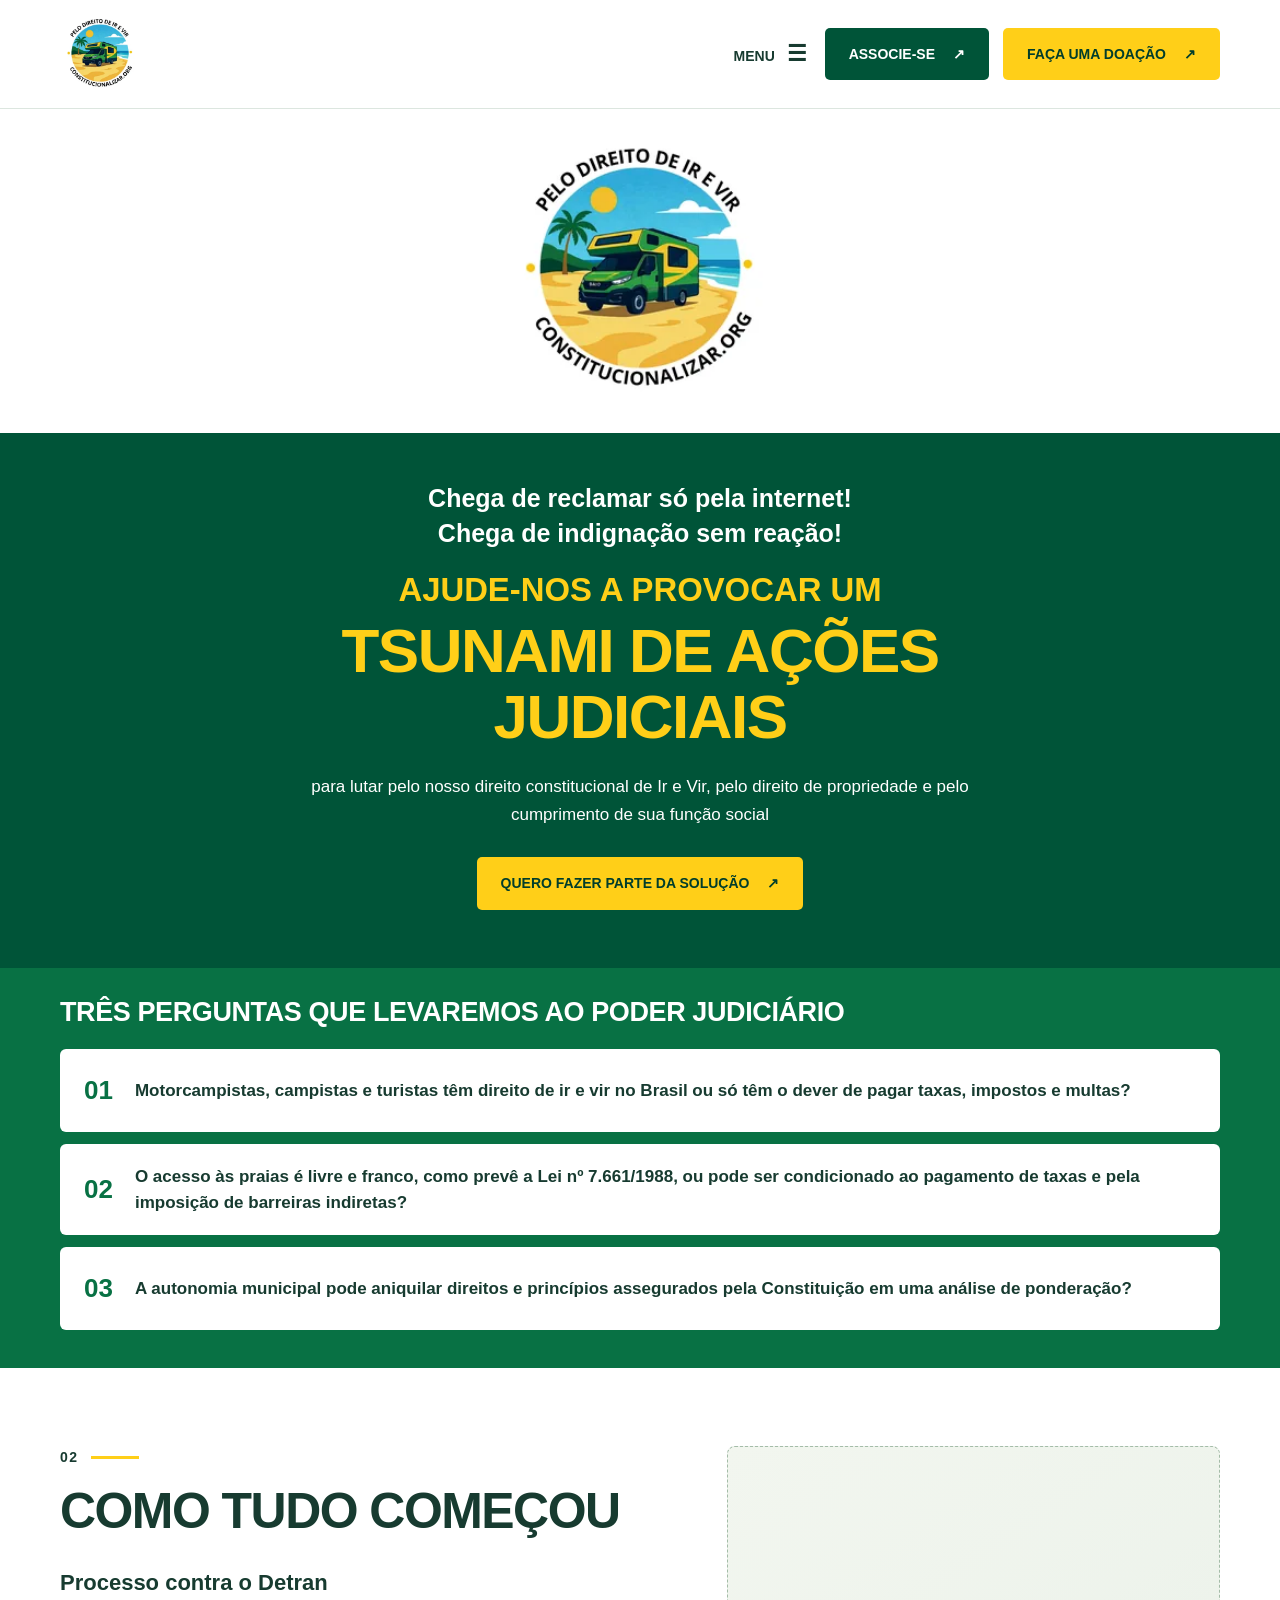
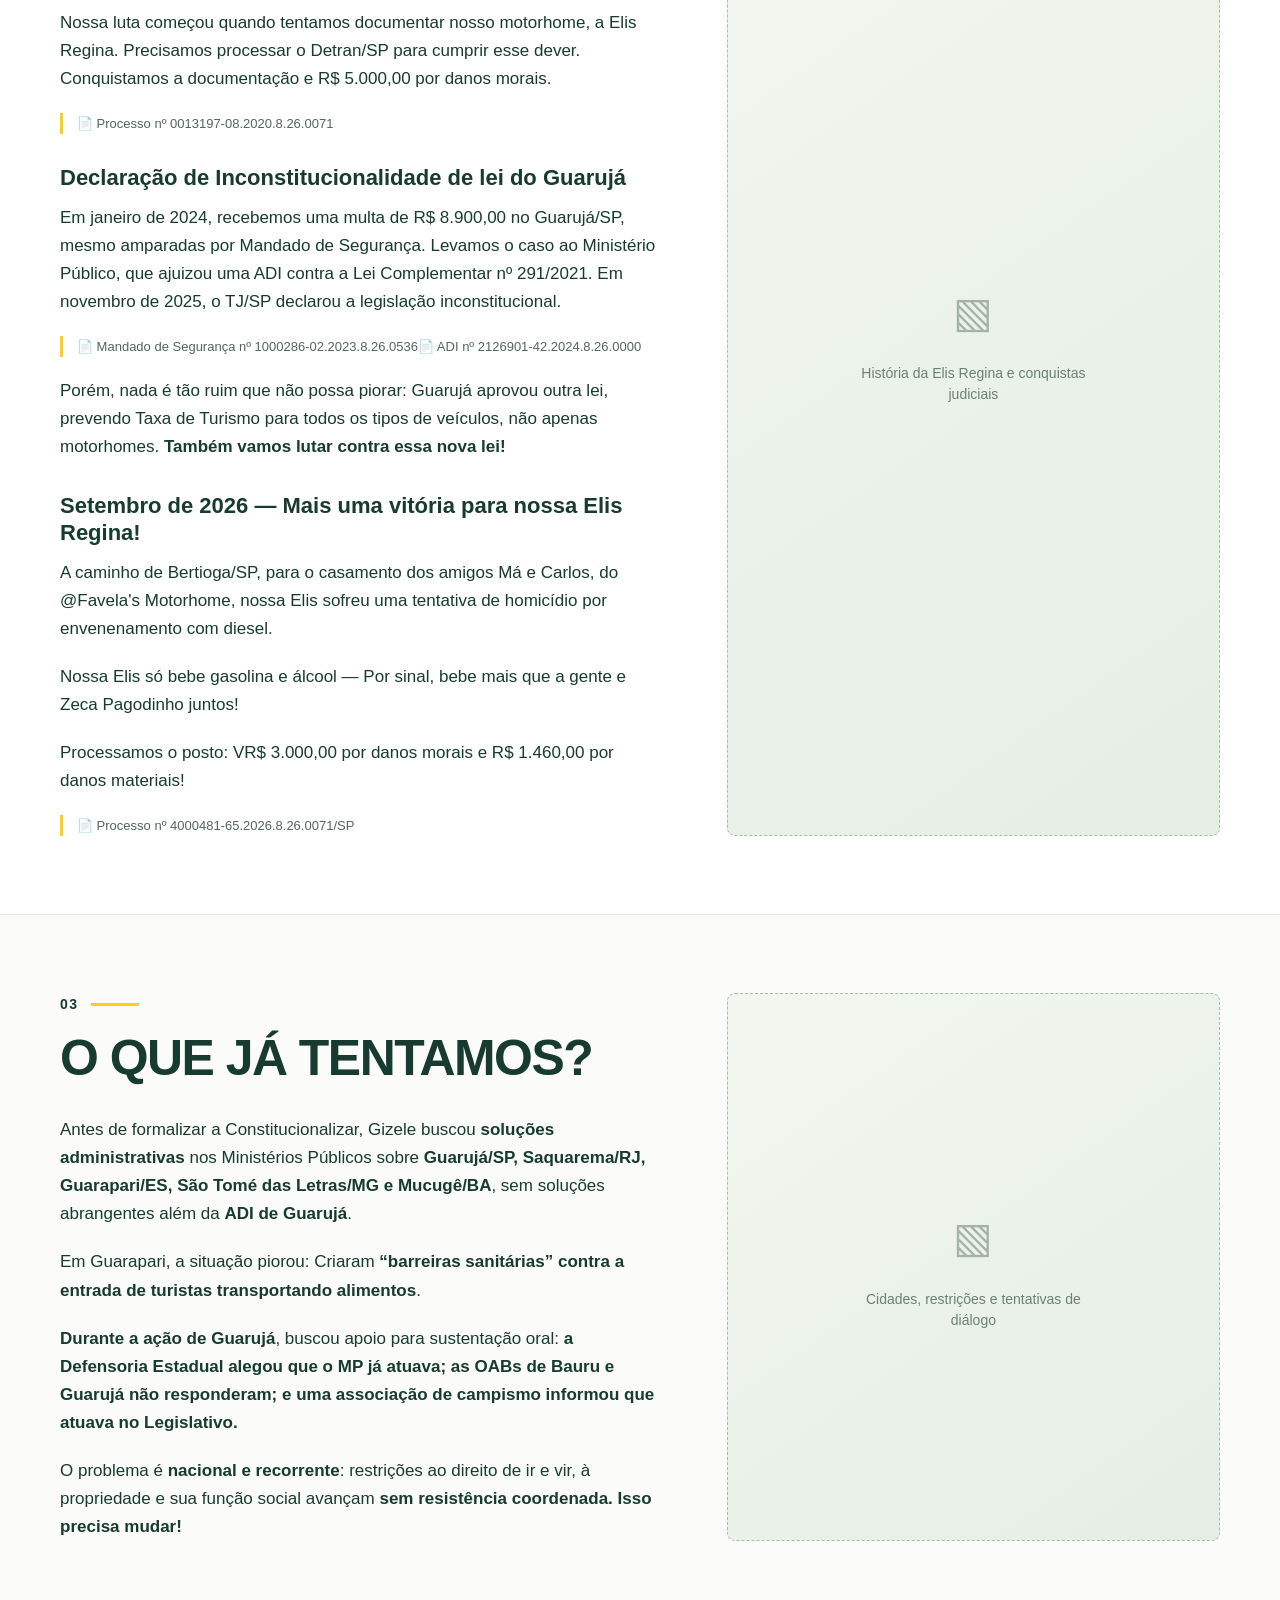
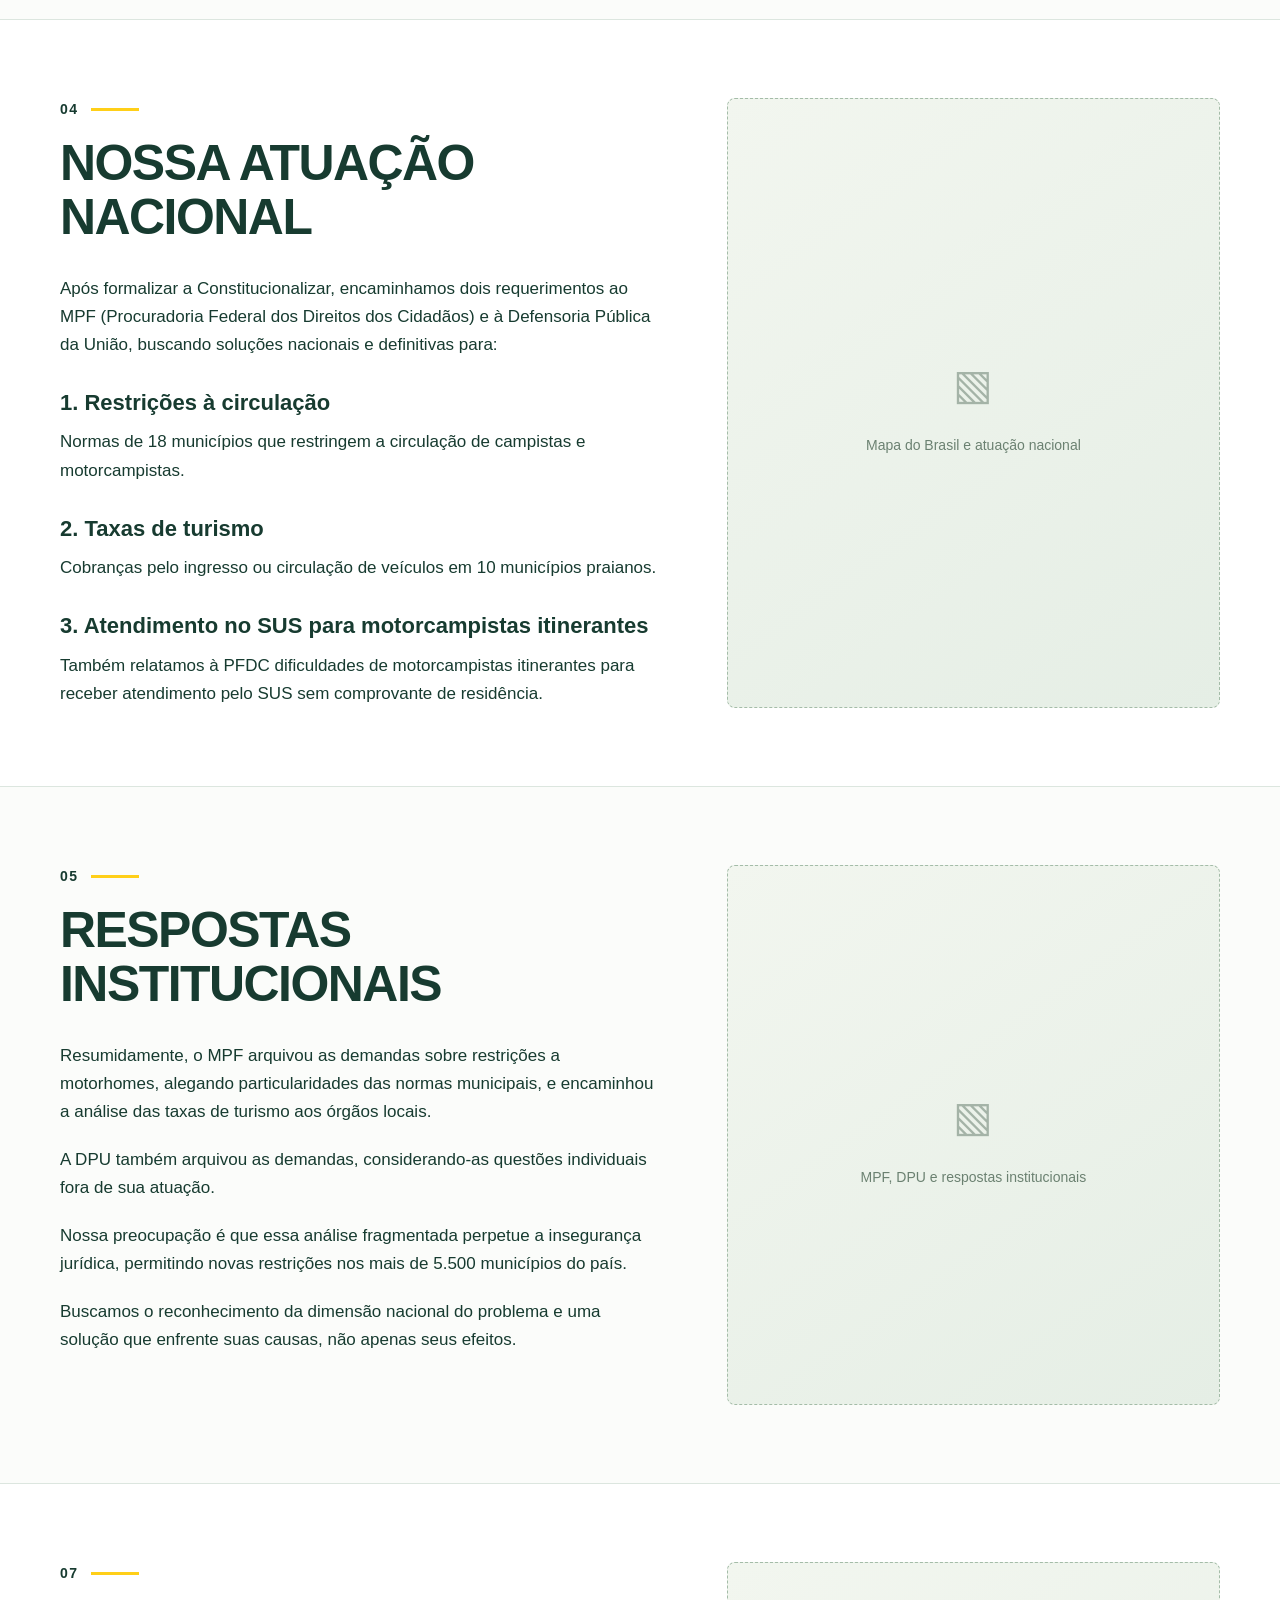
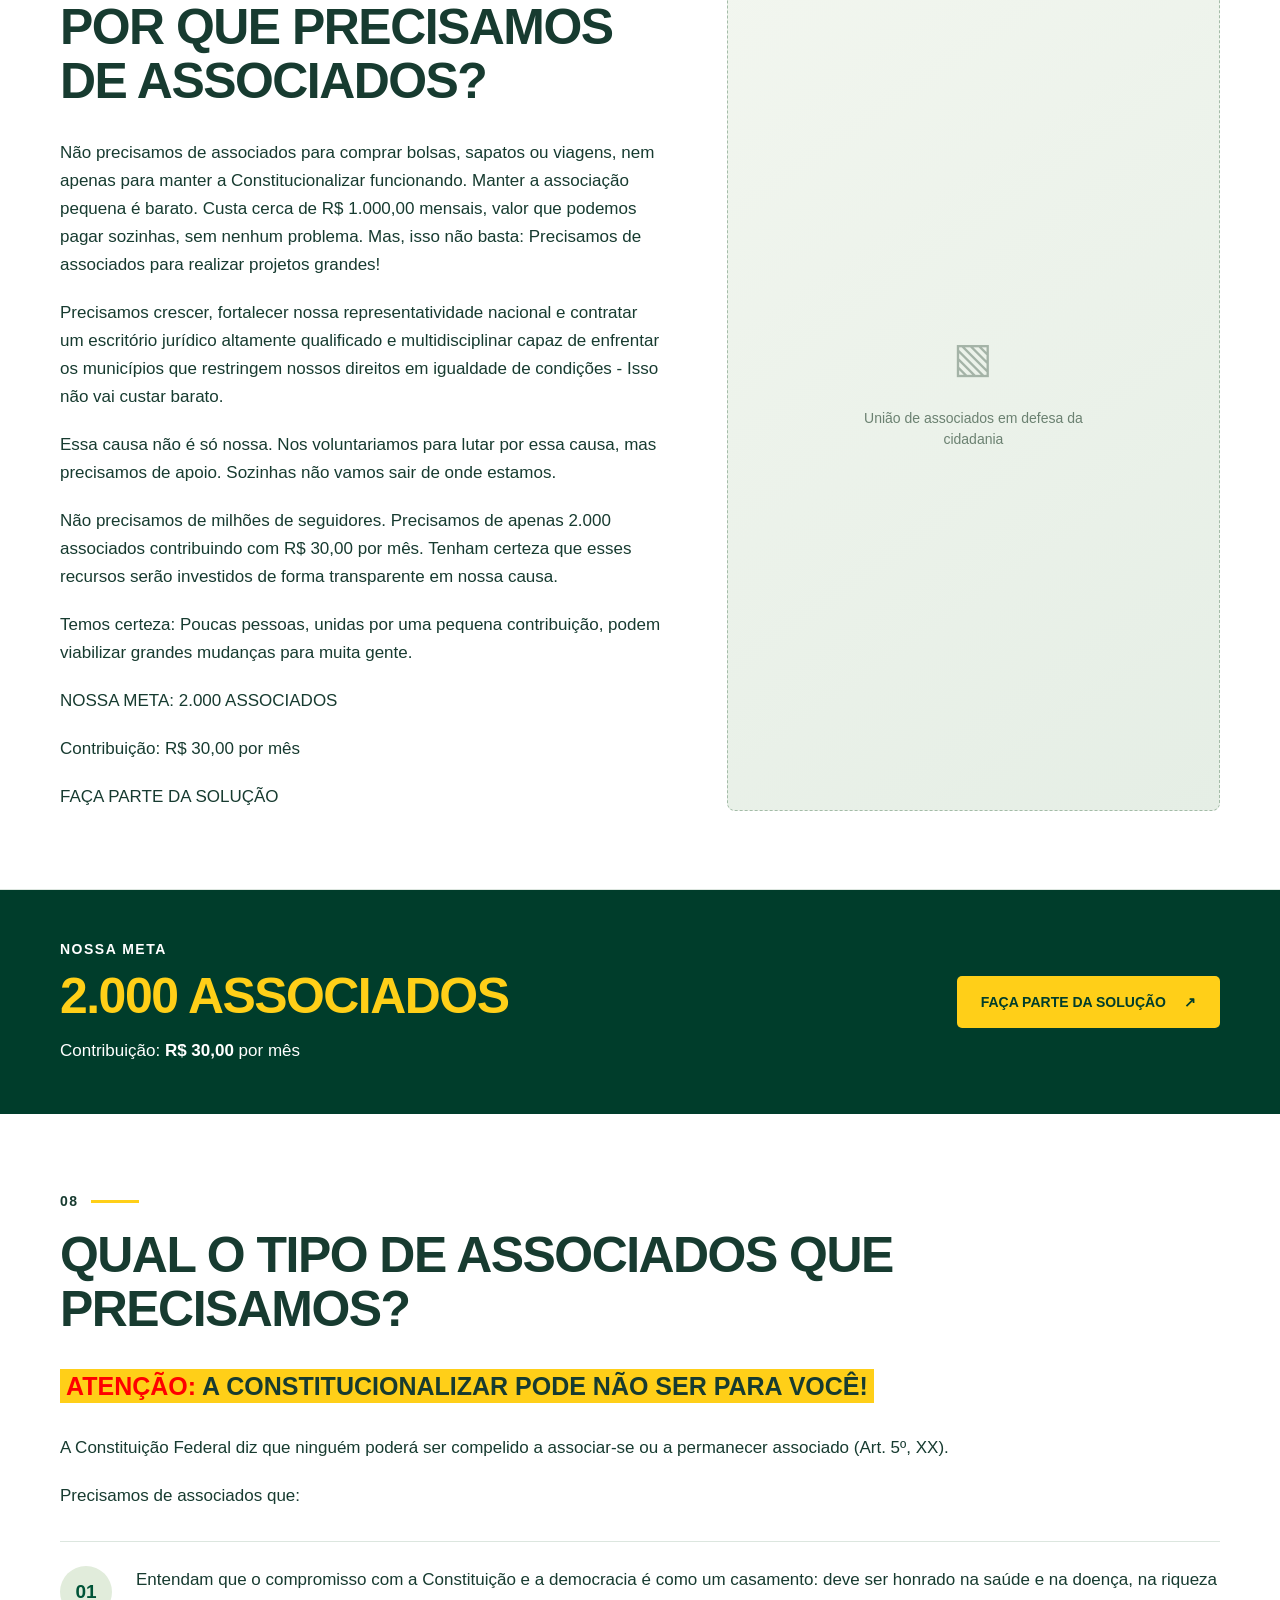
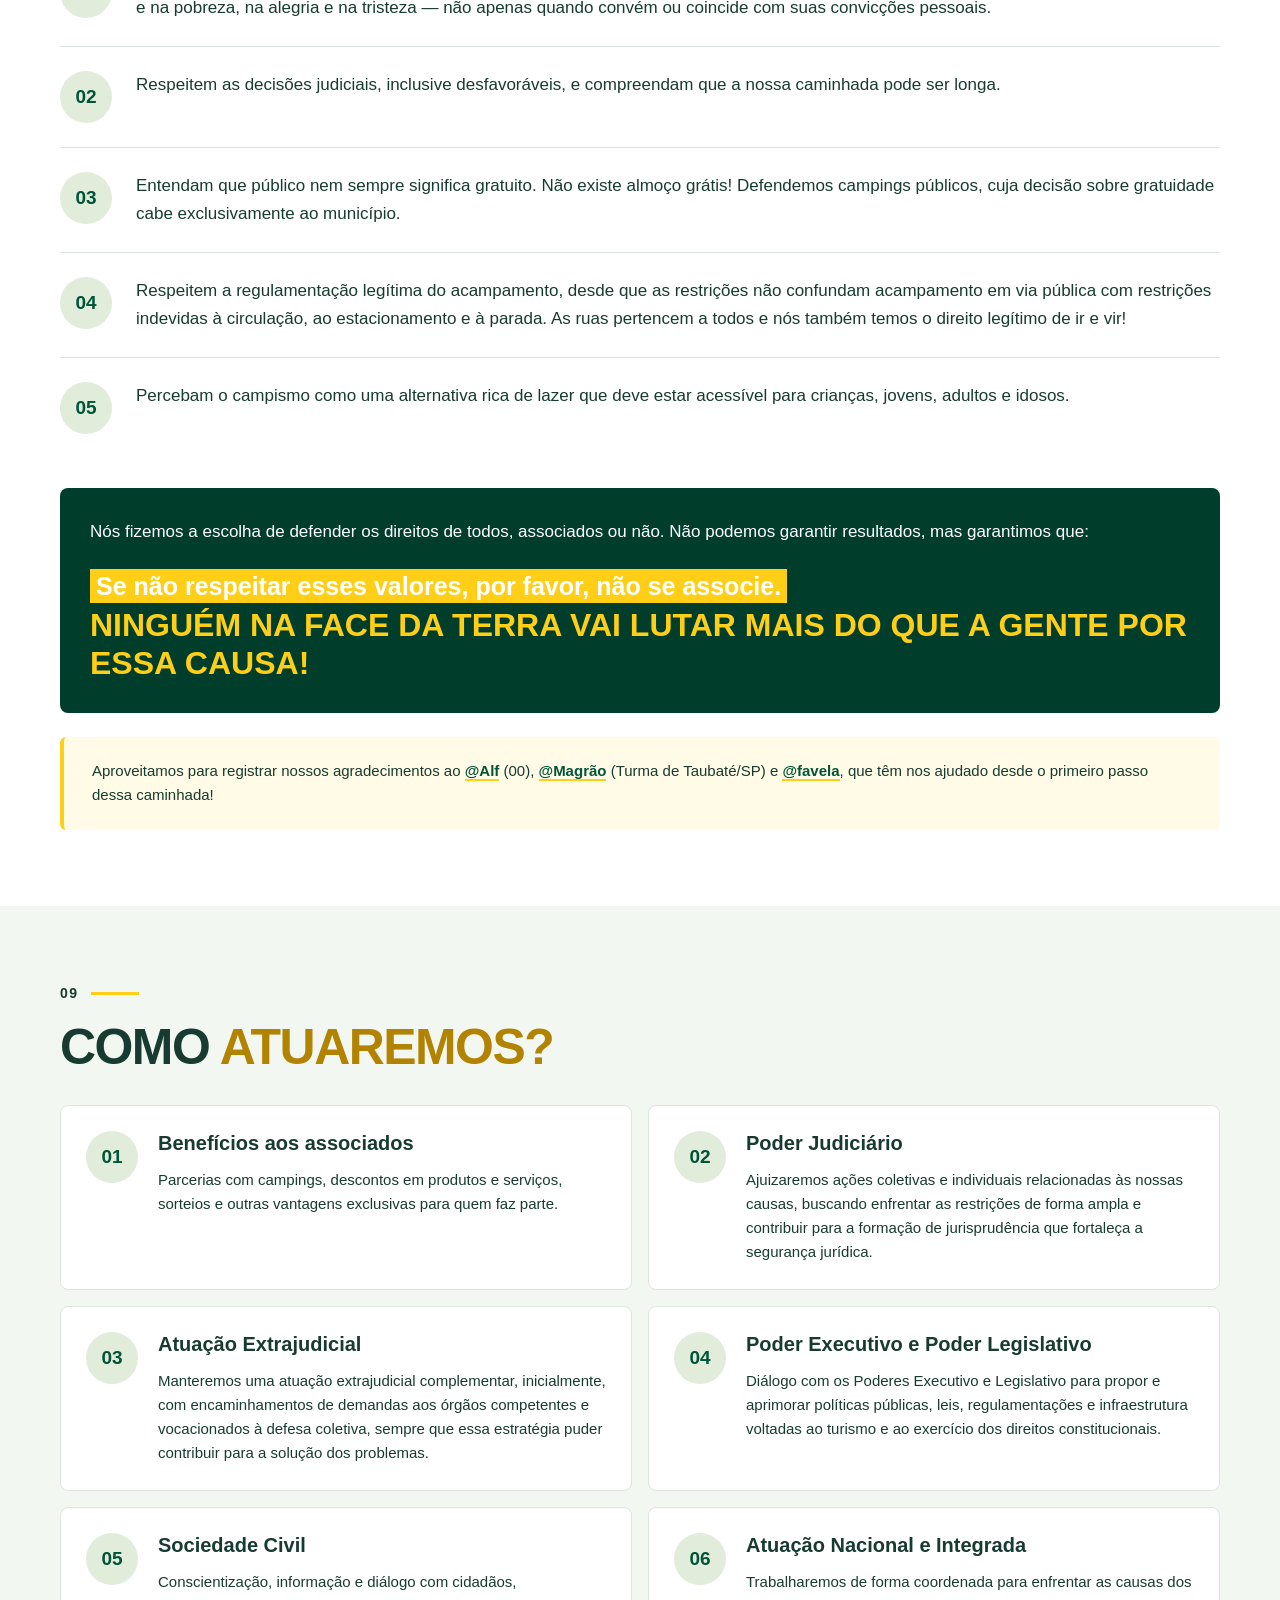
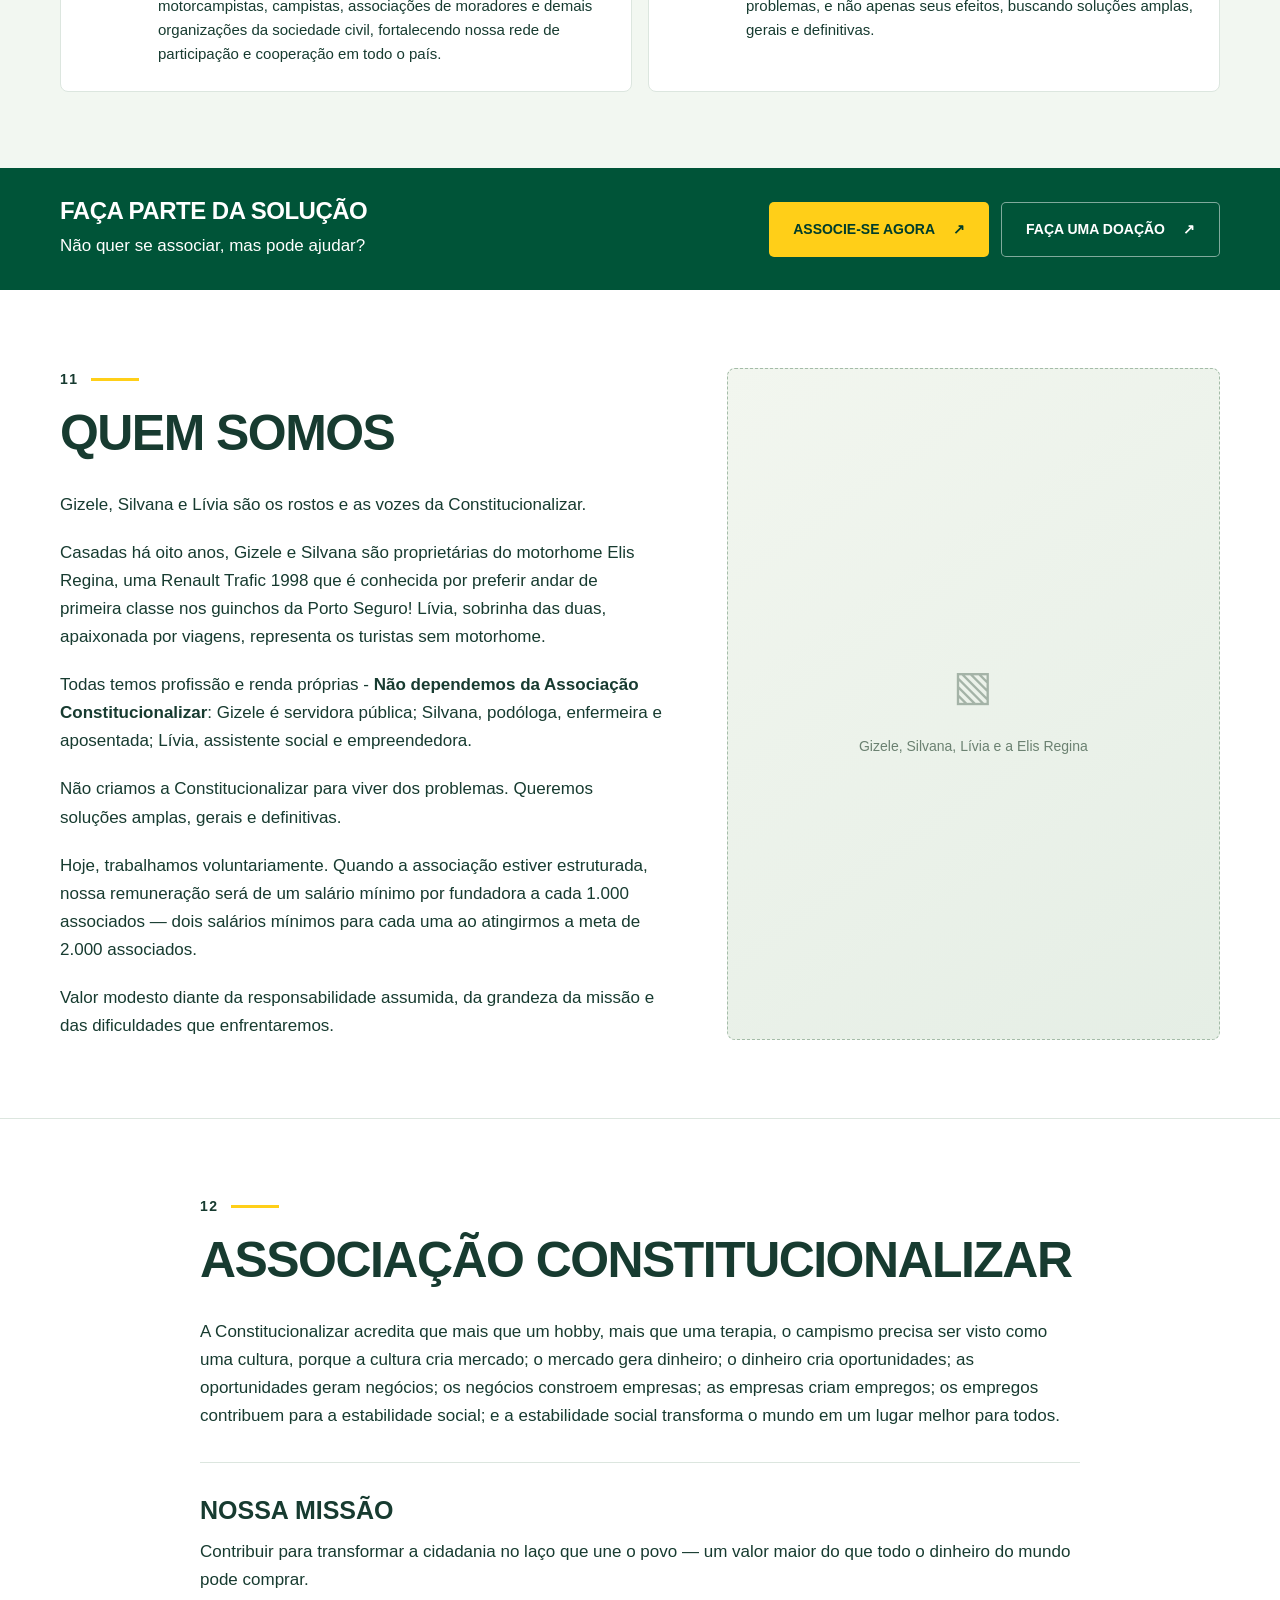
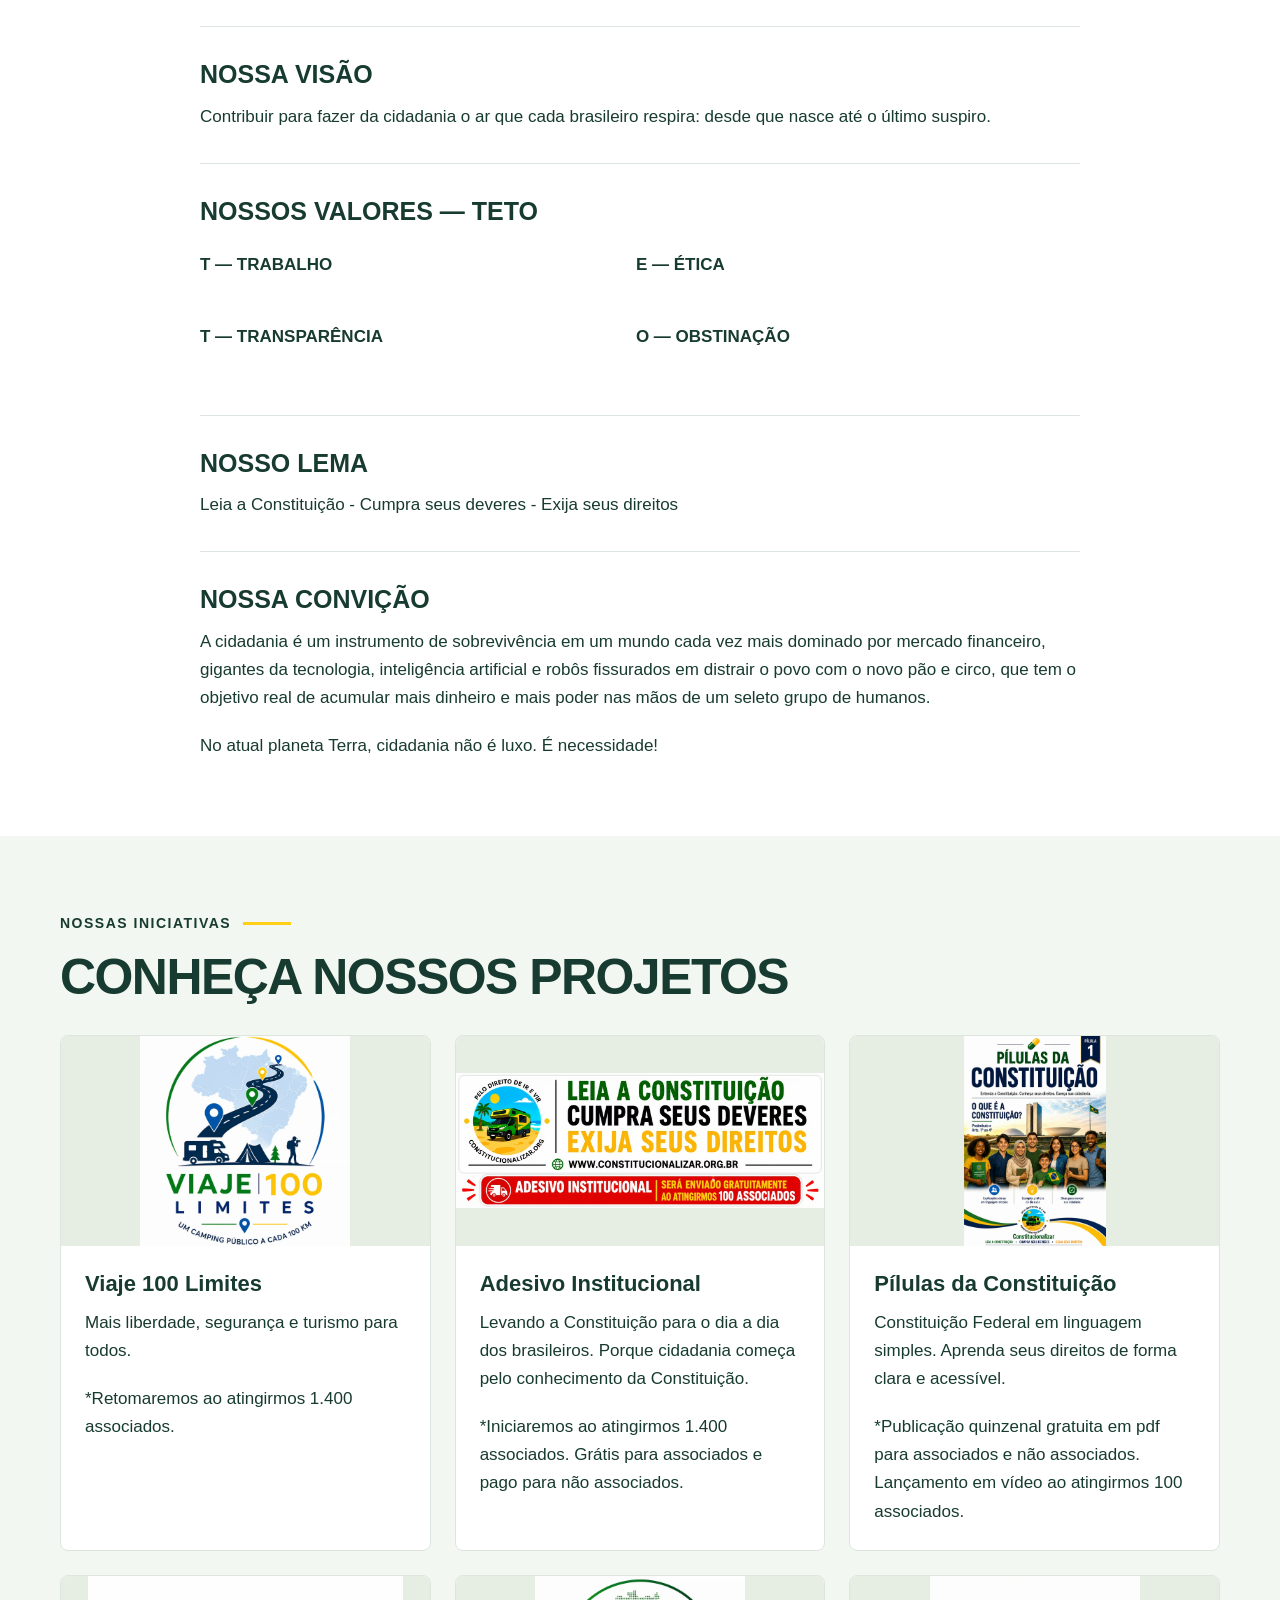
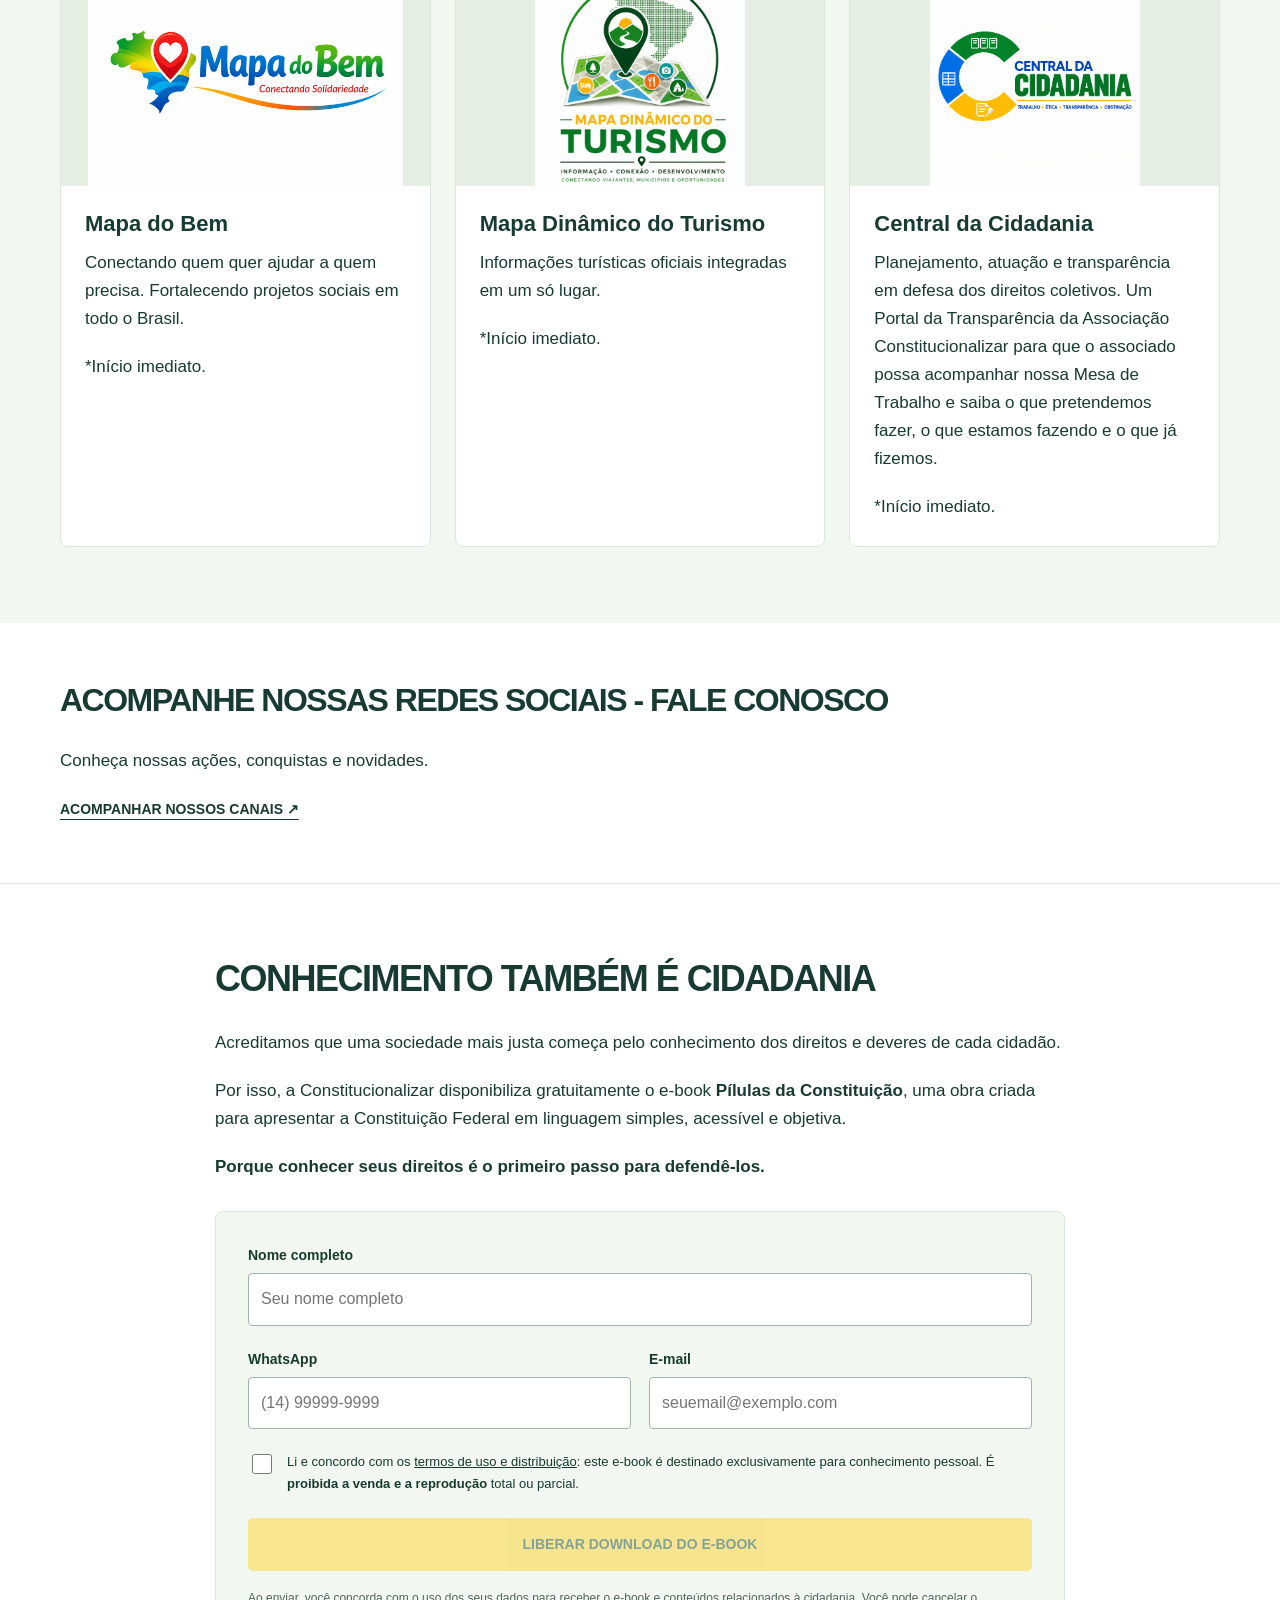
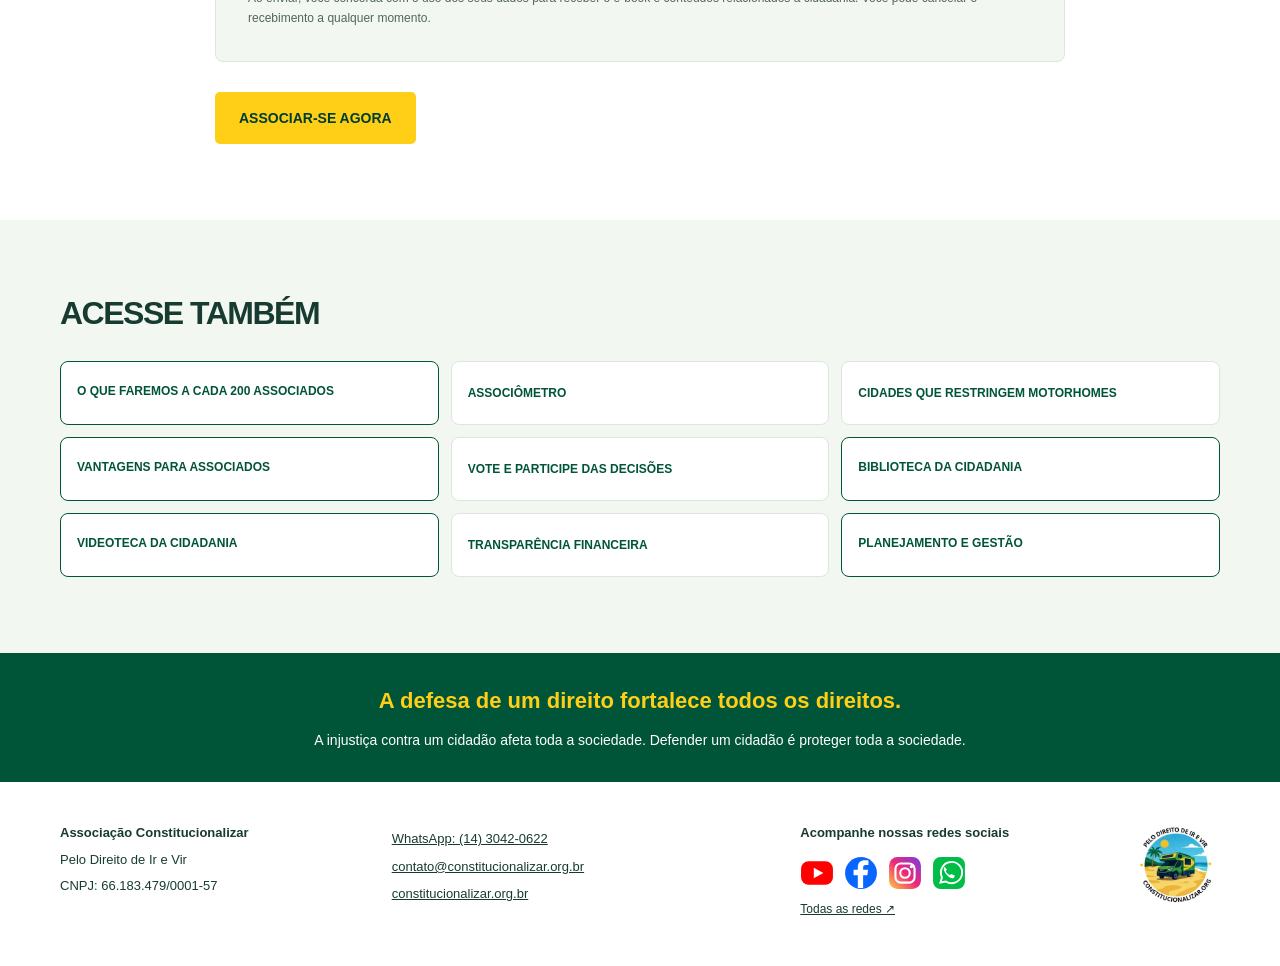
==== commit 0f1dcc4b: "biblioteca" ====
--- a/index.html
+++ b/index.html
@@ -538,7 +538,7 @@
 <button type="button" disabled data-link-slot="cidades-restricoes">Cidades que restringem motorhomes</button>
 <a href="vantagens.html" class="related-link-active">Vantagens para associados</a>
 <button type="button" disabled data-link-slot="decisoes">Vote e participe das decisões</button>
-<button type="button" disabled data-link-slot="biblioteca">Biblioteca da cidadania</button>
+<a href="biblioteca.html" class="related-link-active">Biblioteca da cidadania</a>
 <a href="videoteca.html" class="related-link-active">Videoteca da cidadania</a>
 <button type="button" disabled data-link-slot="transparencia">Transparência financeira</button>
 <a href="planejamento.html" class="related-link-active">Planejamento e gestão</a>
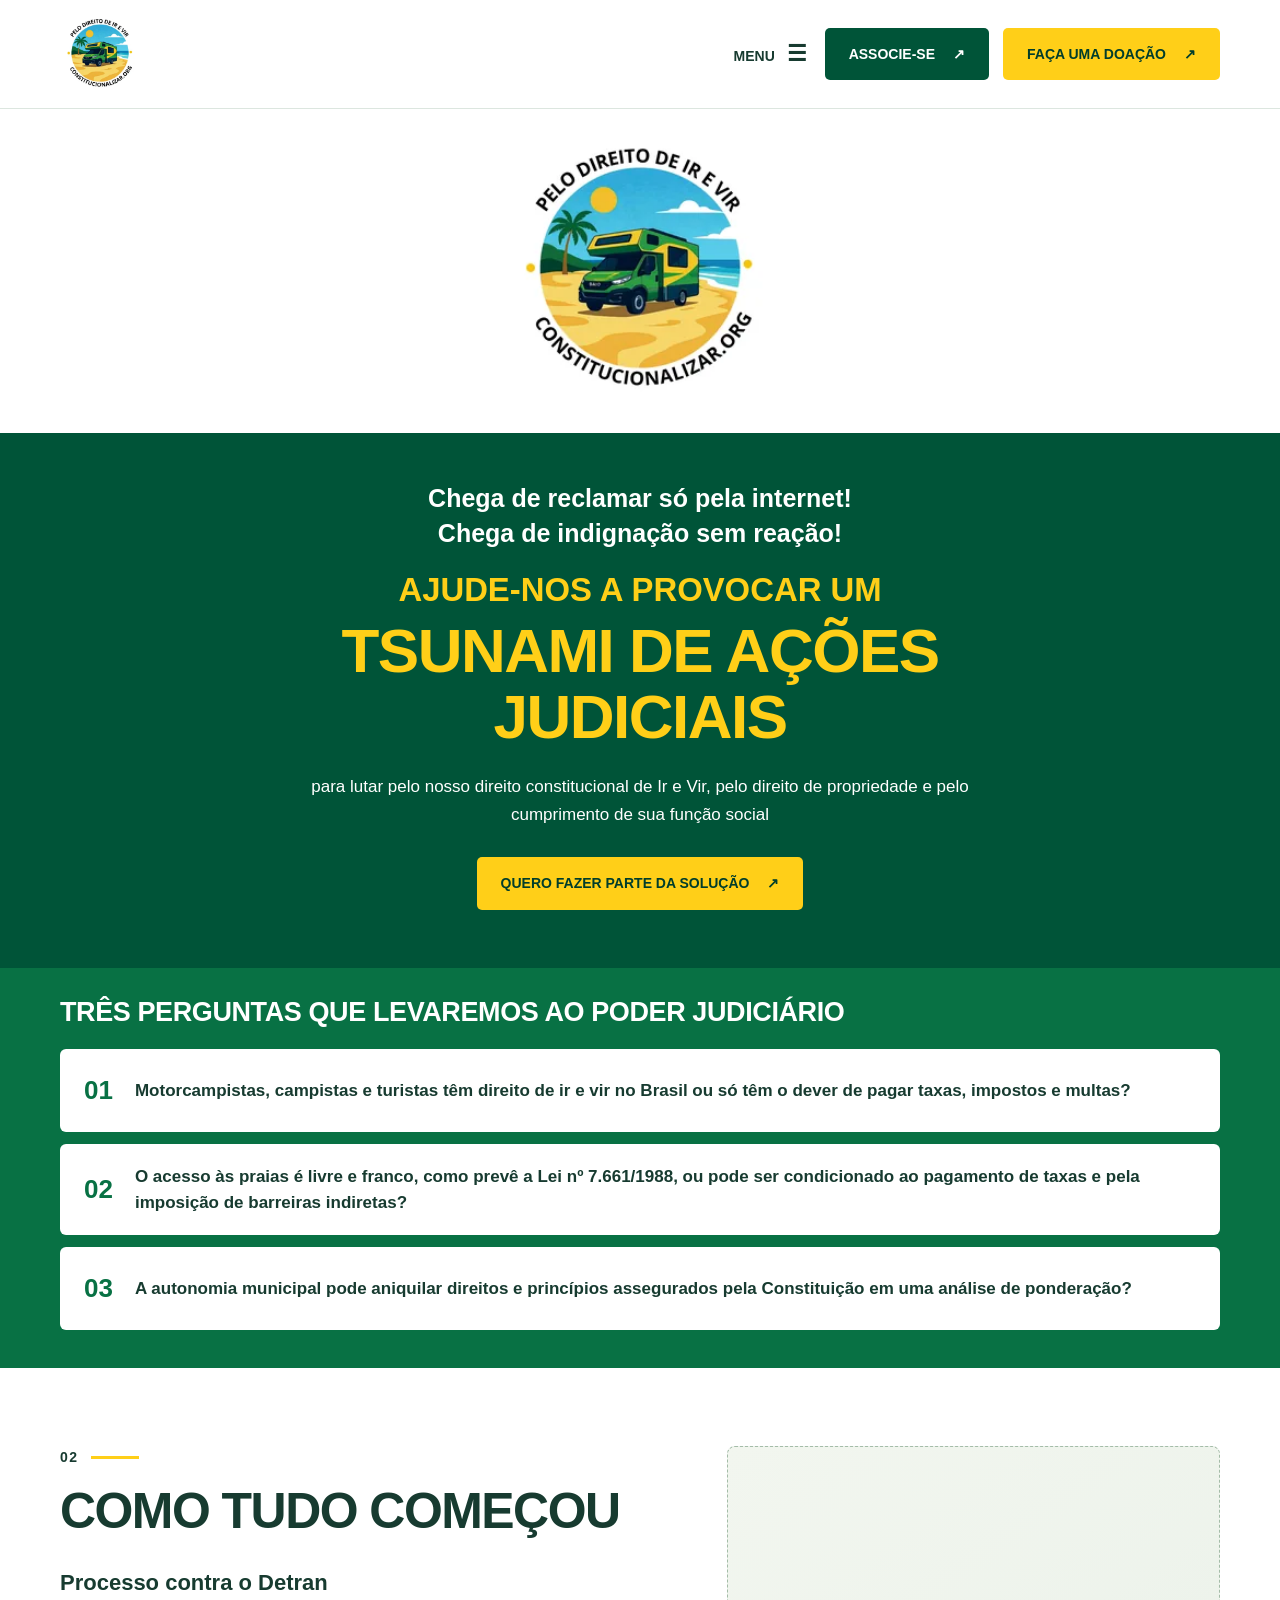
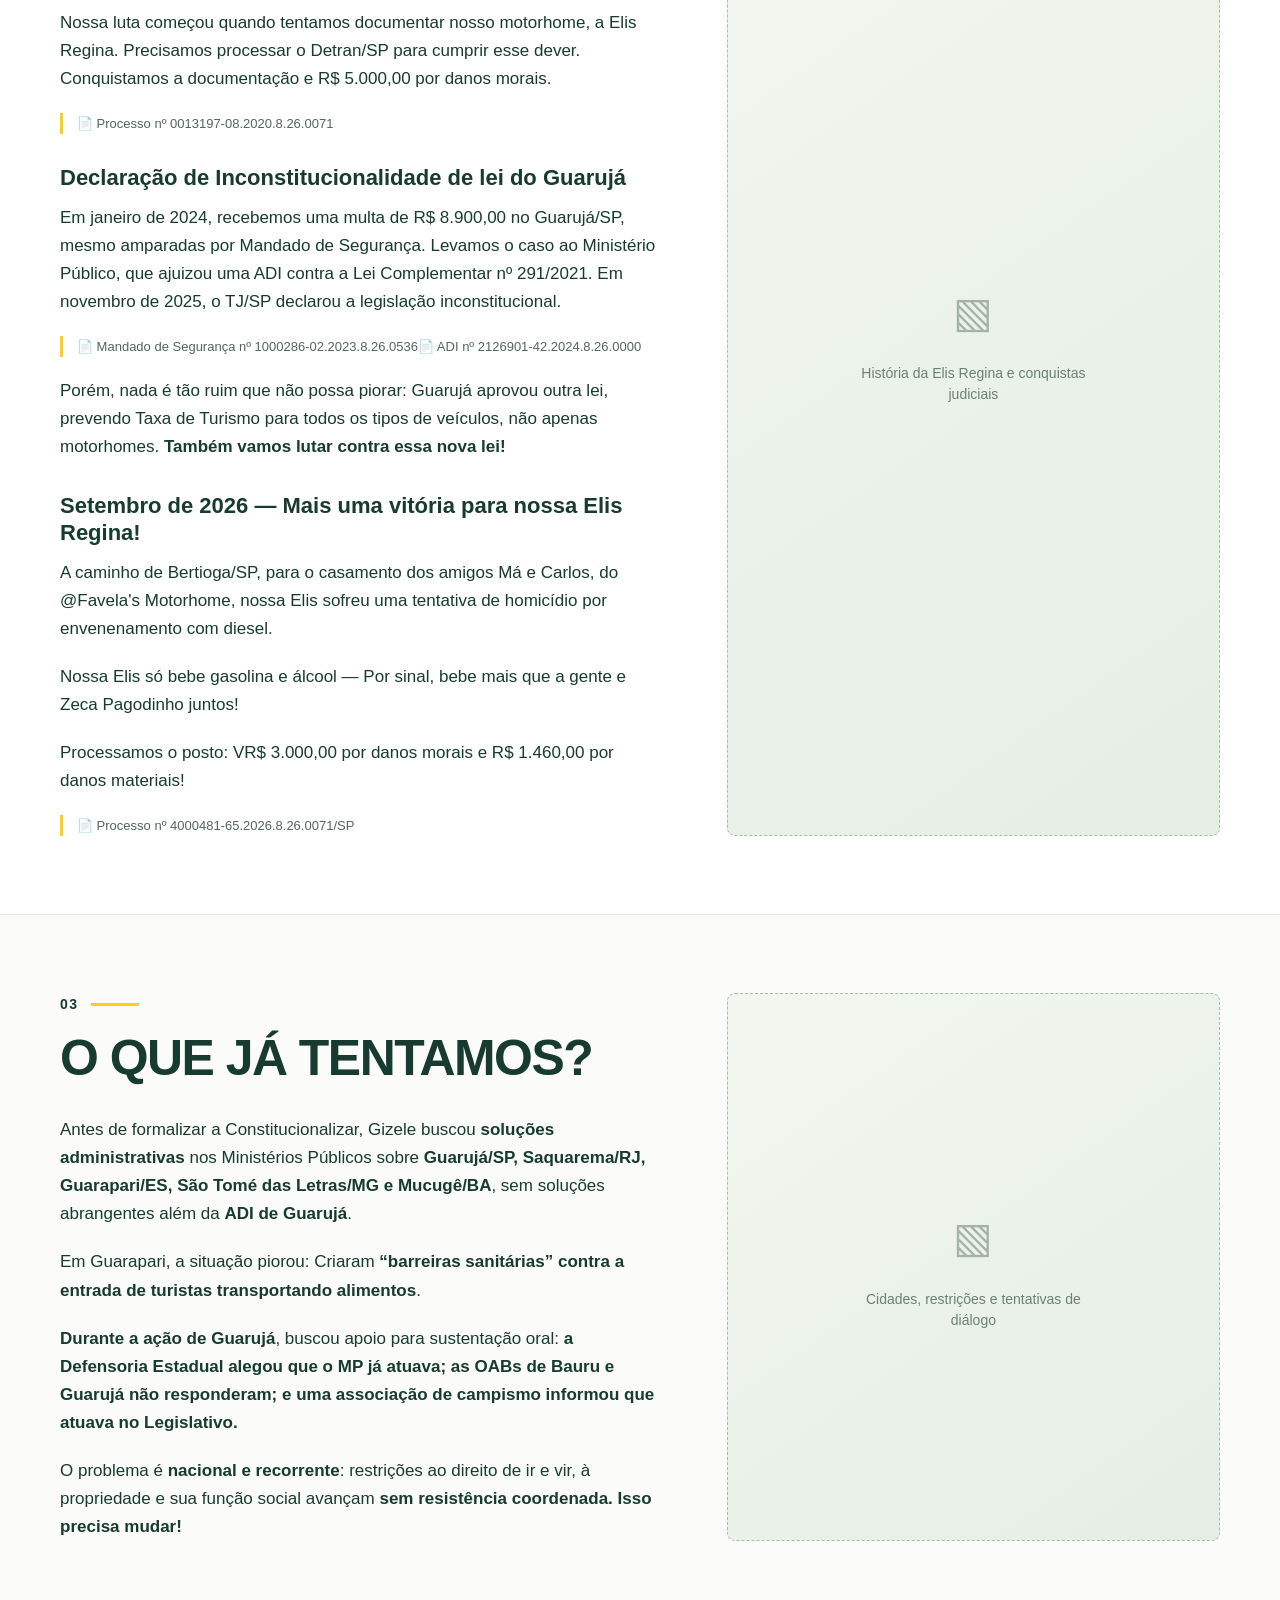
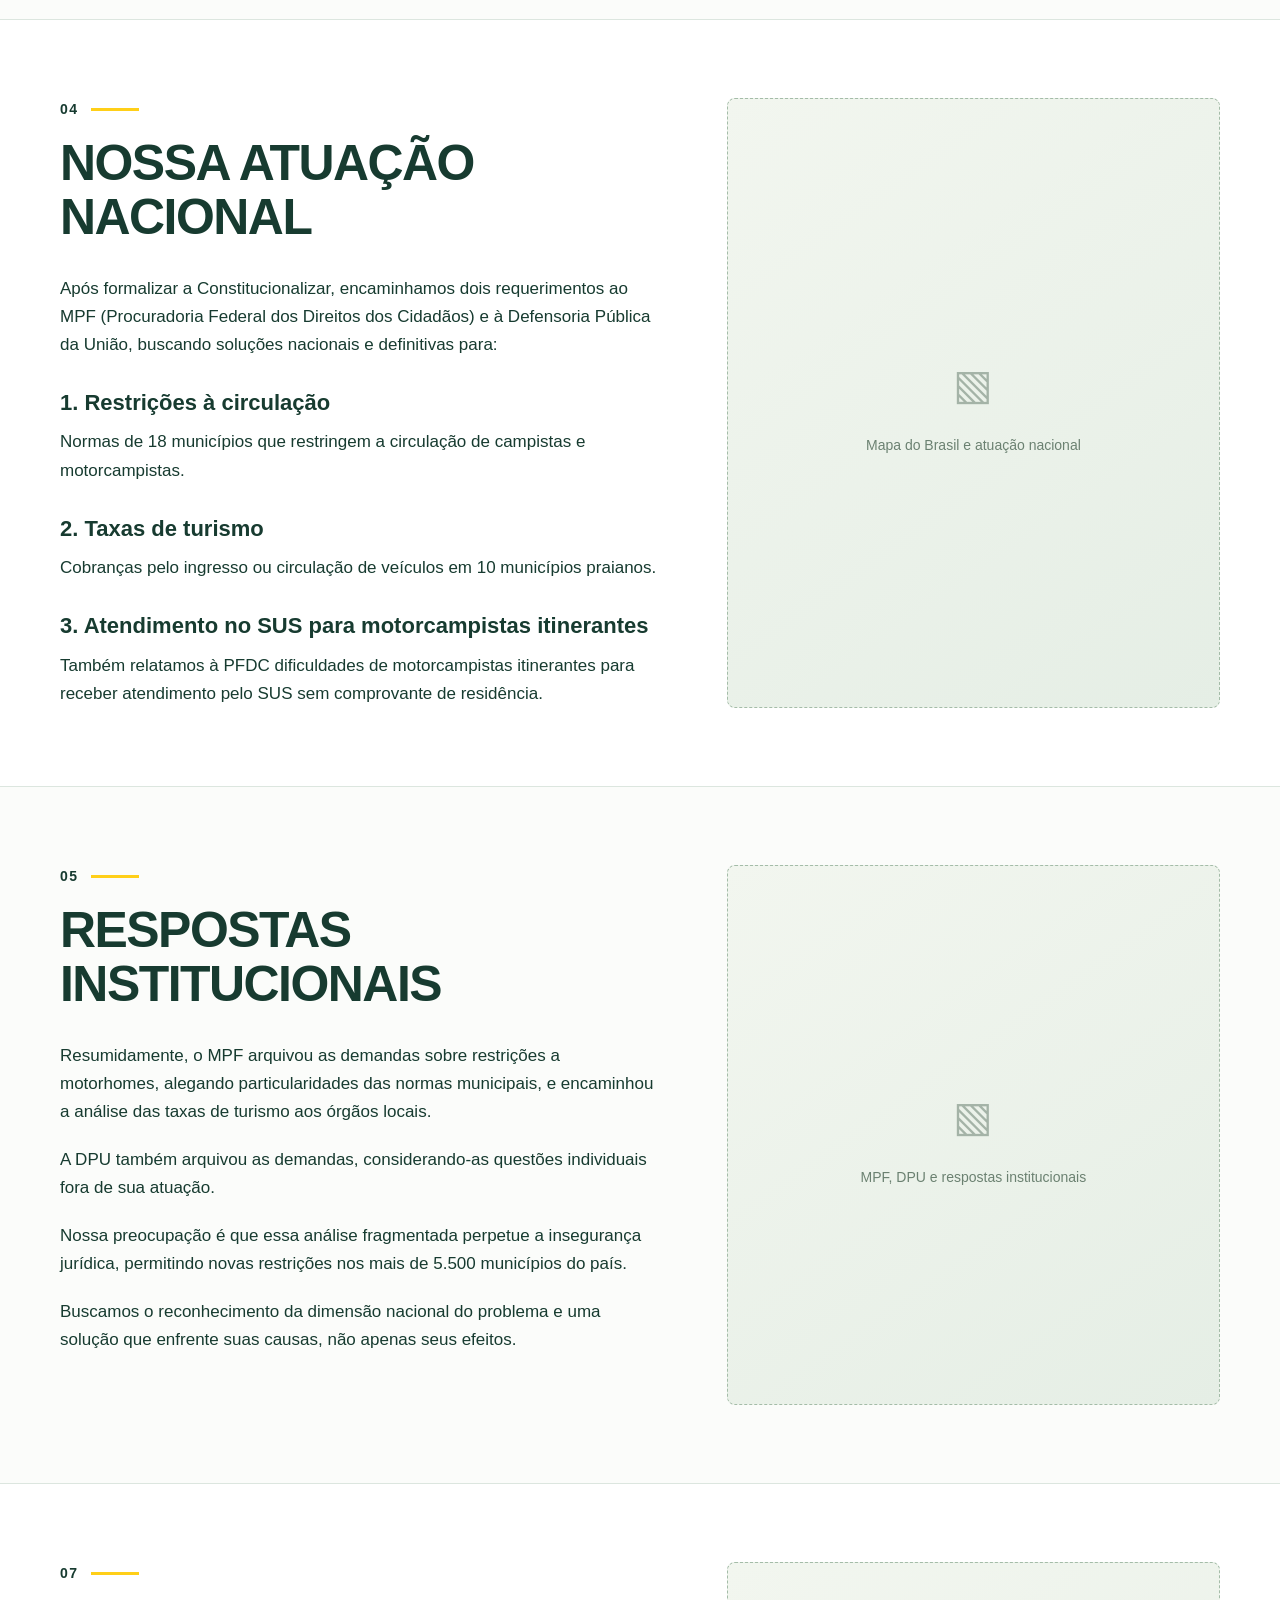
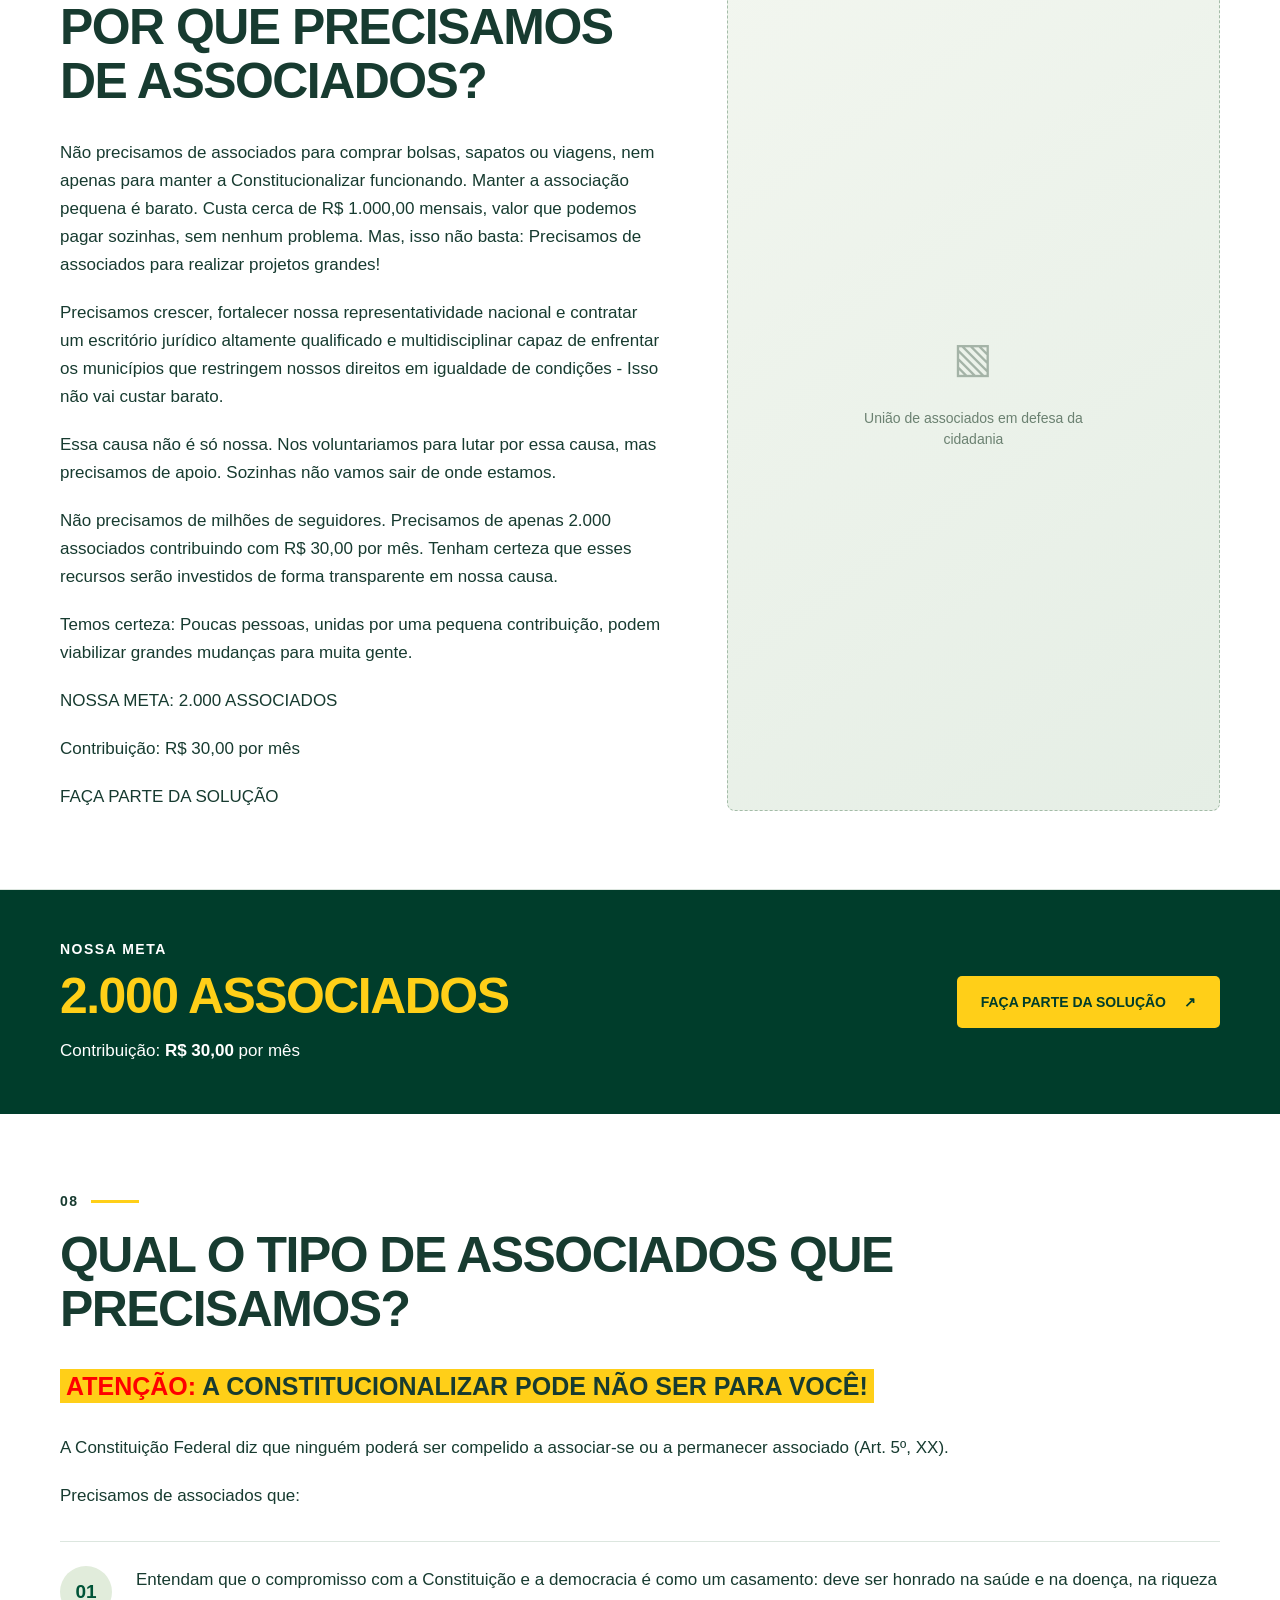
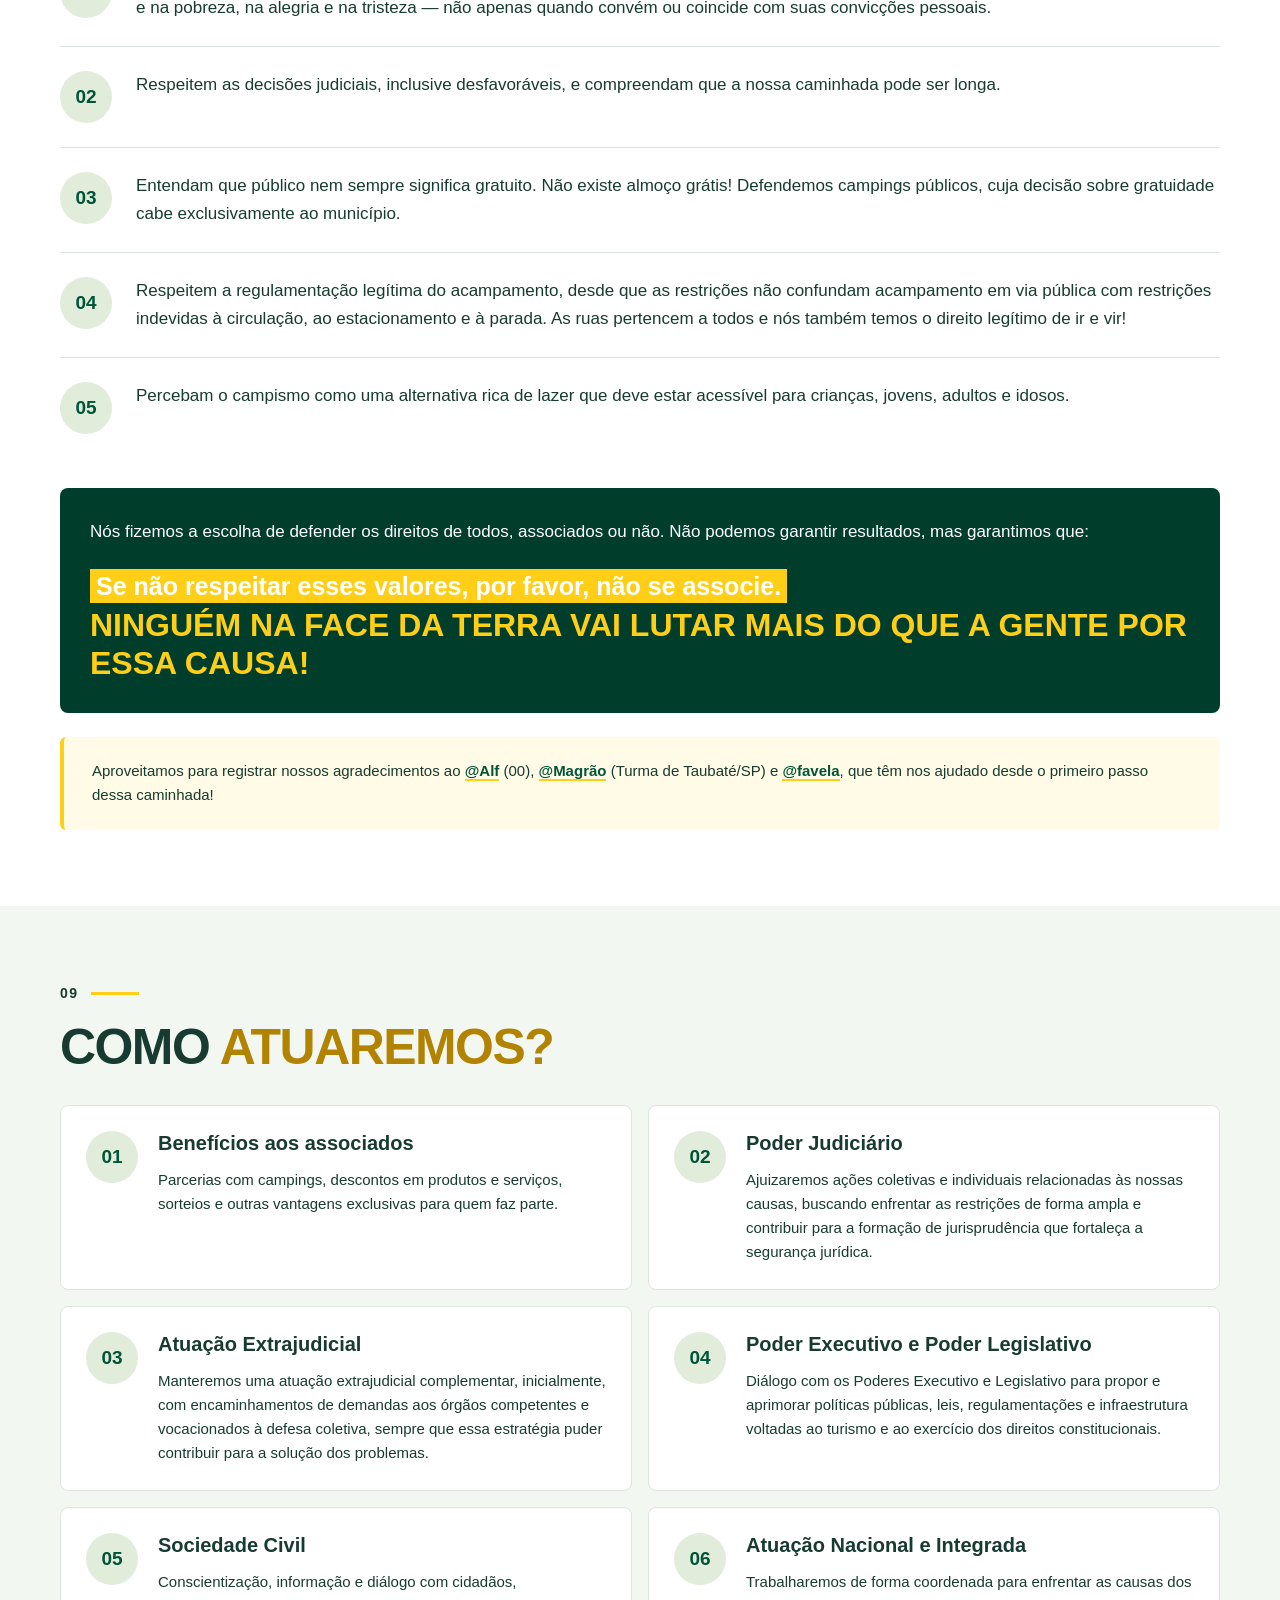
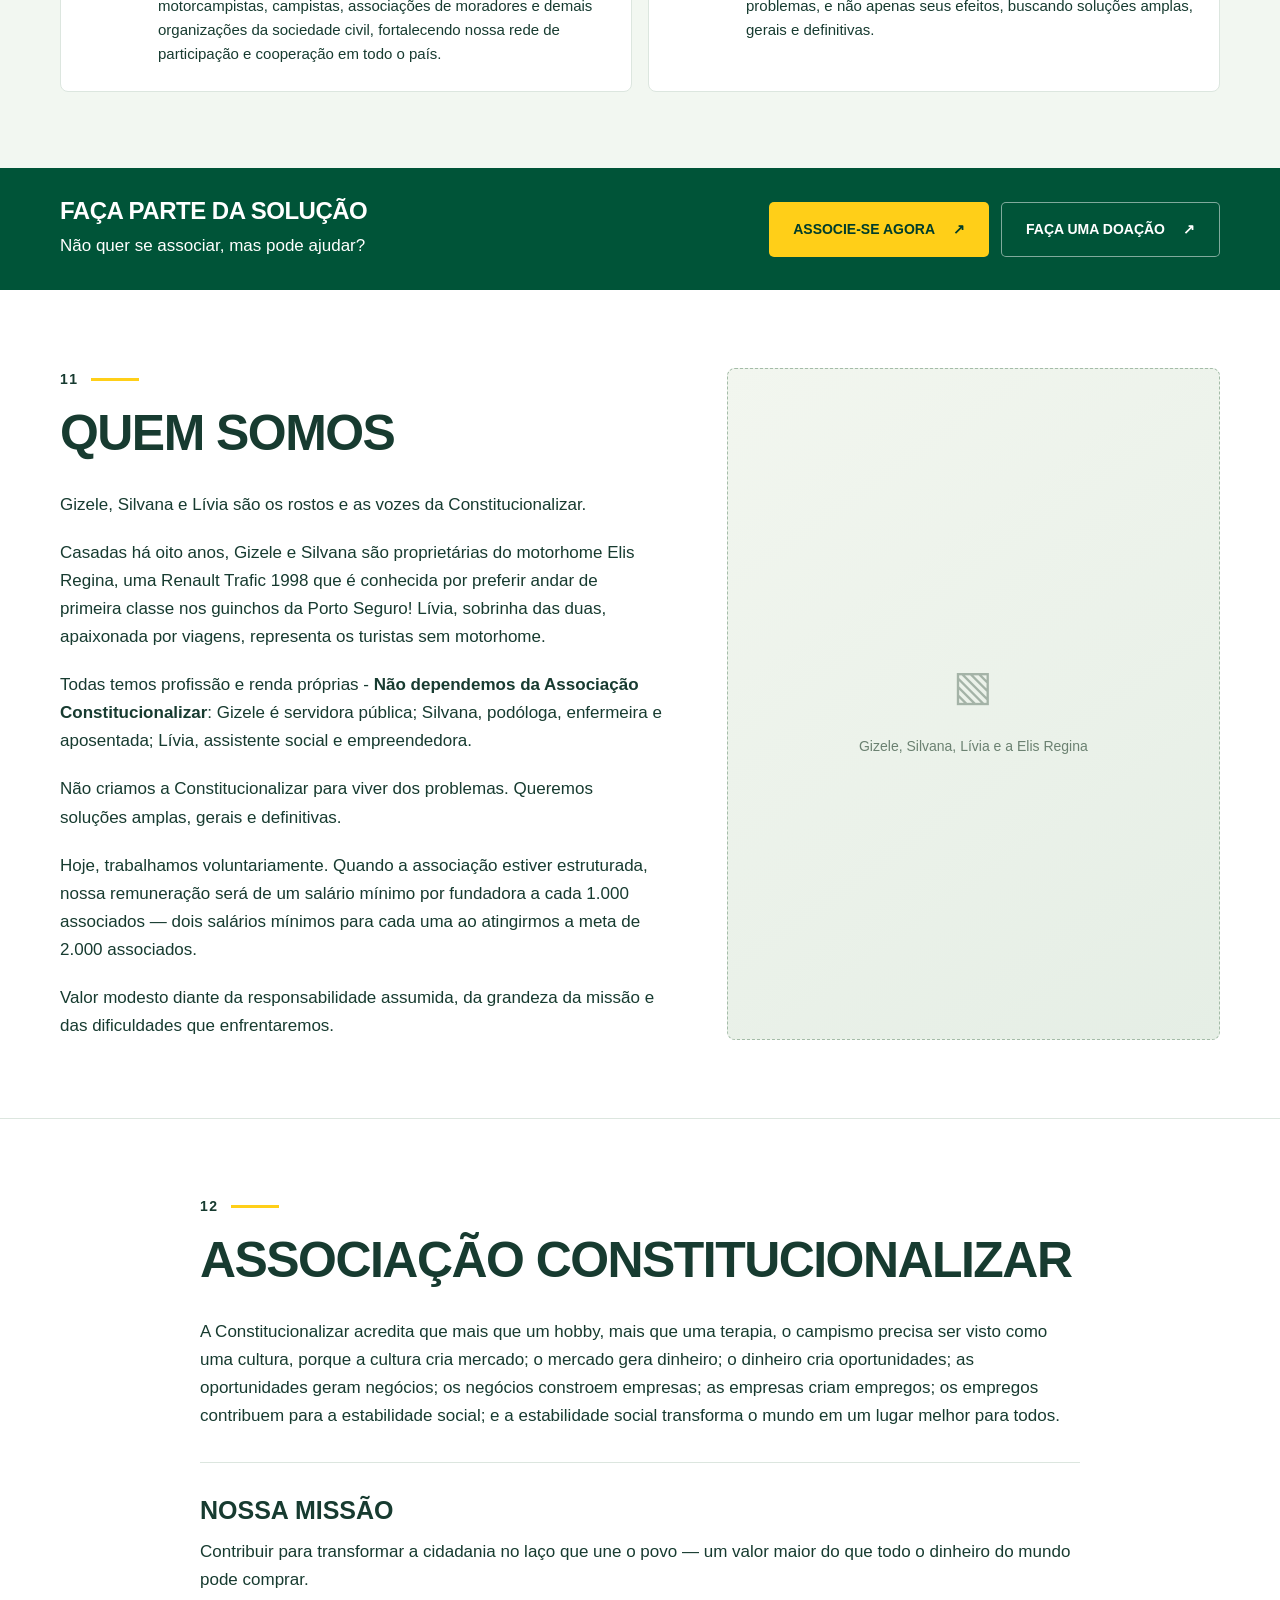
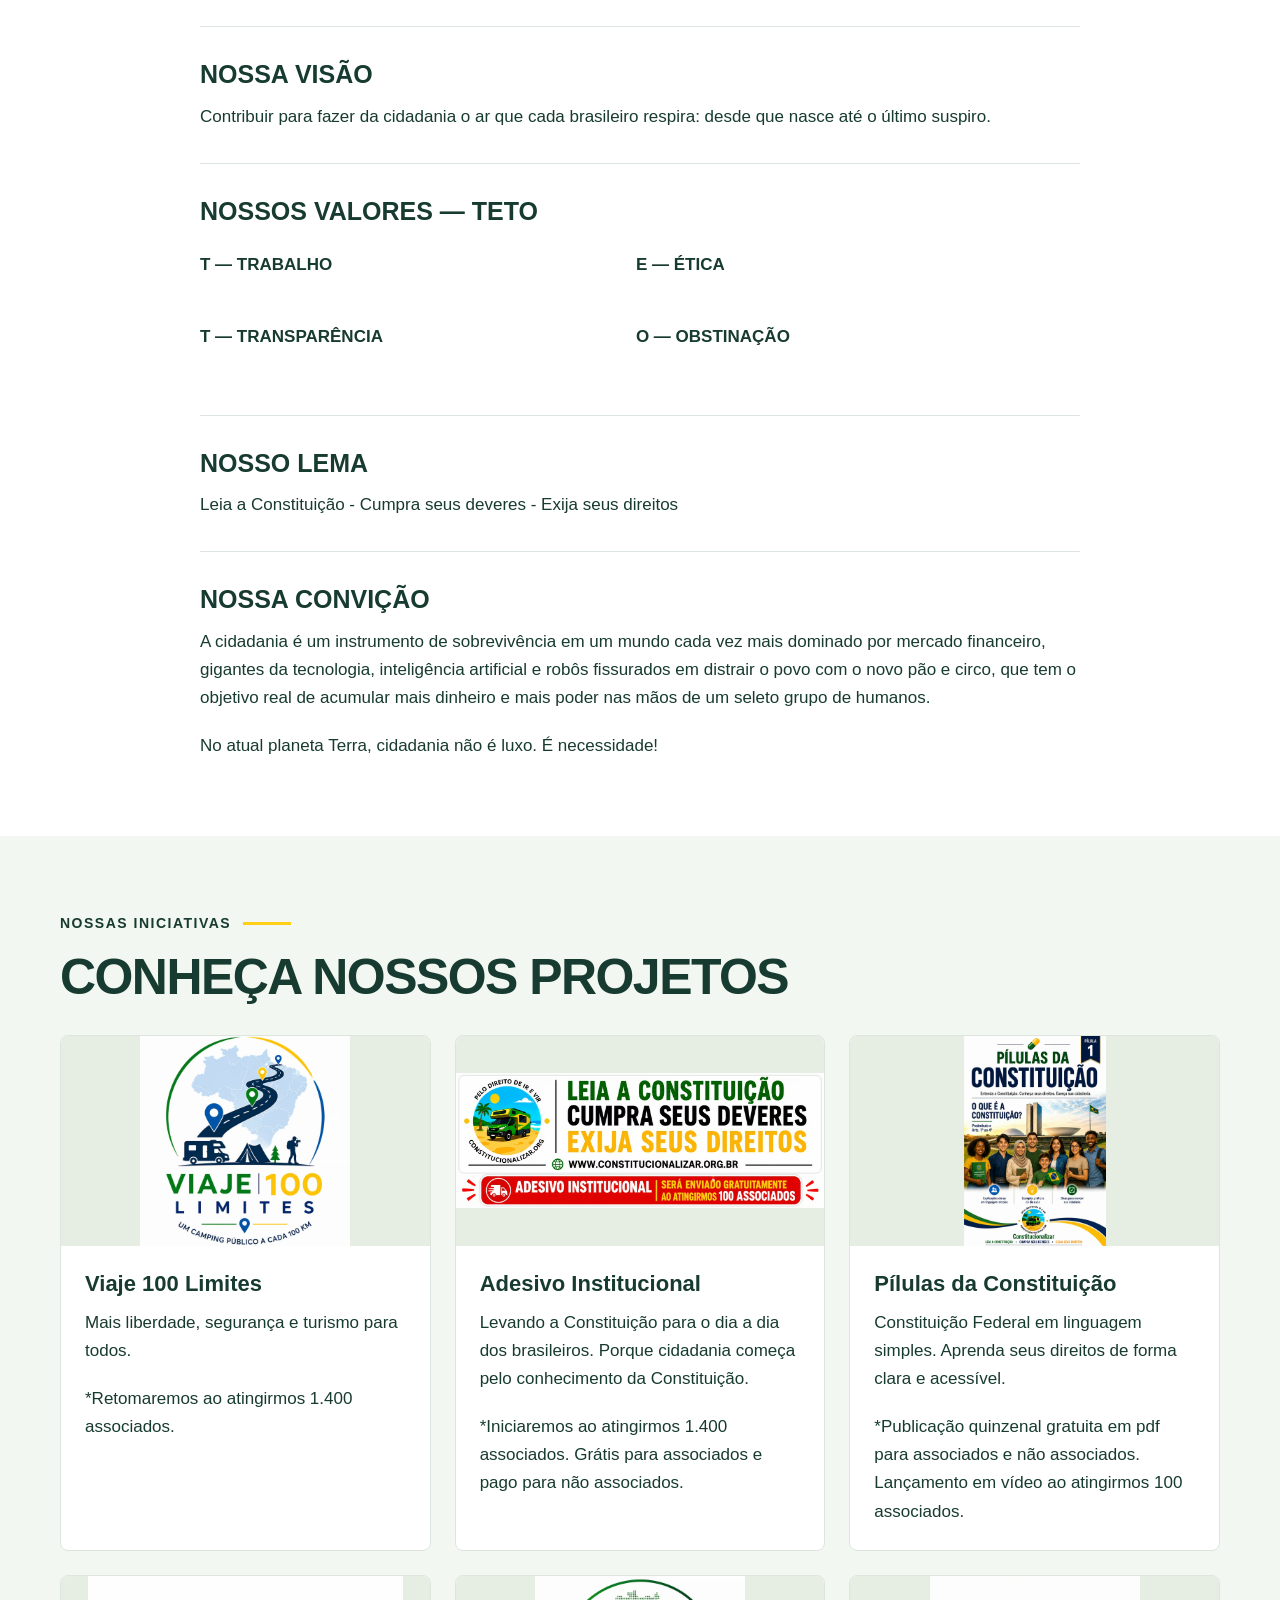
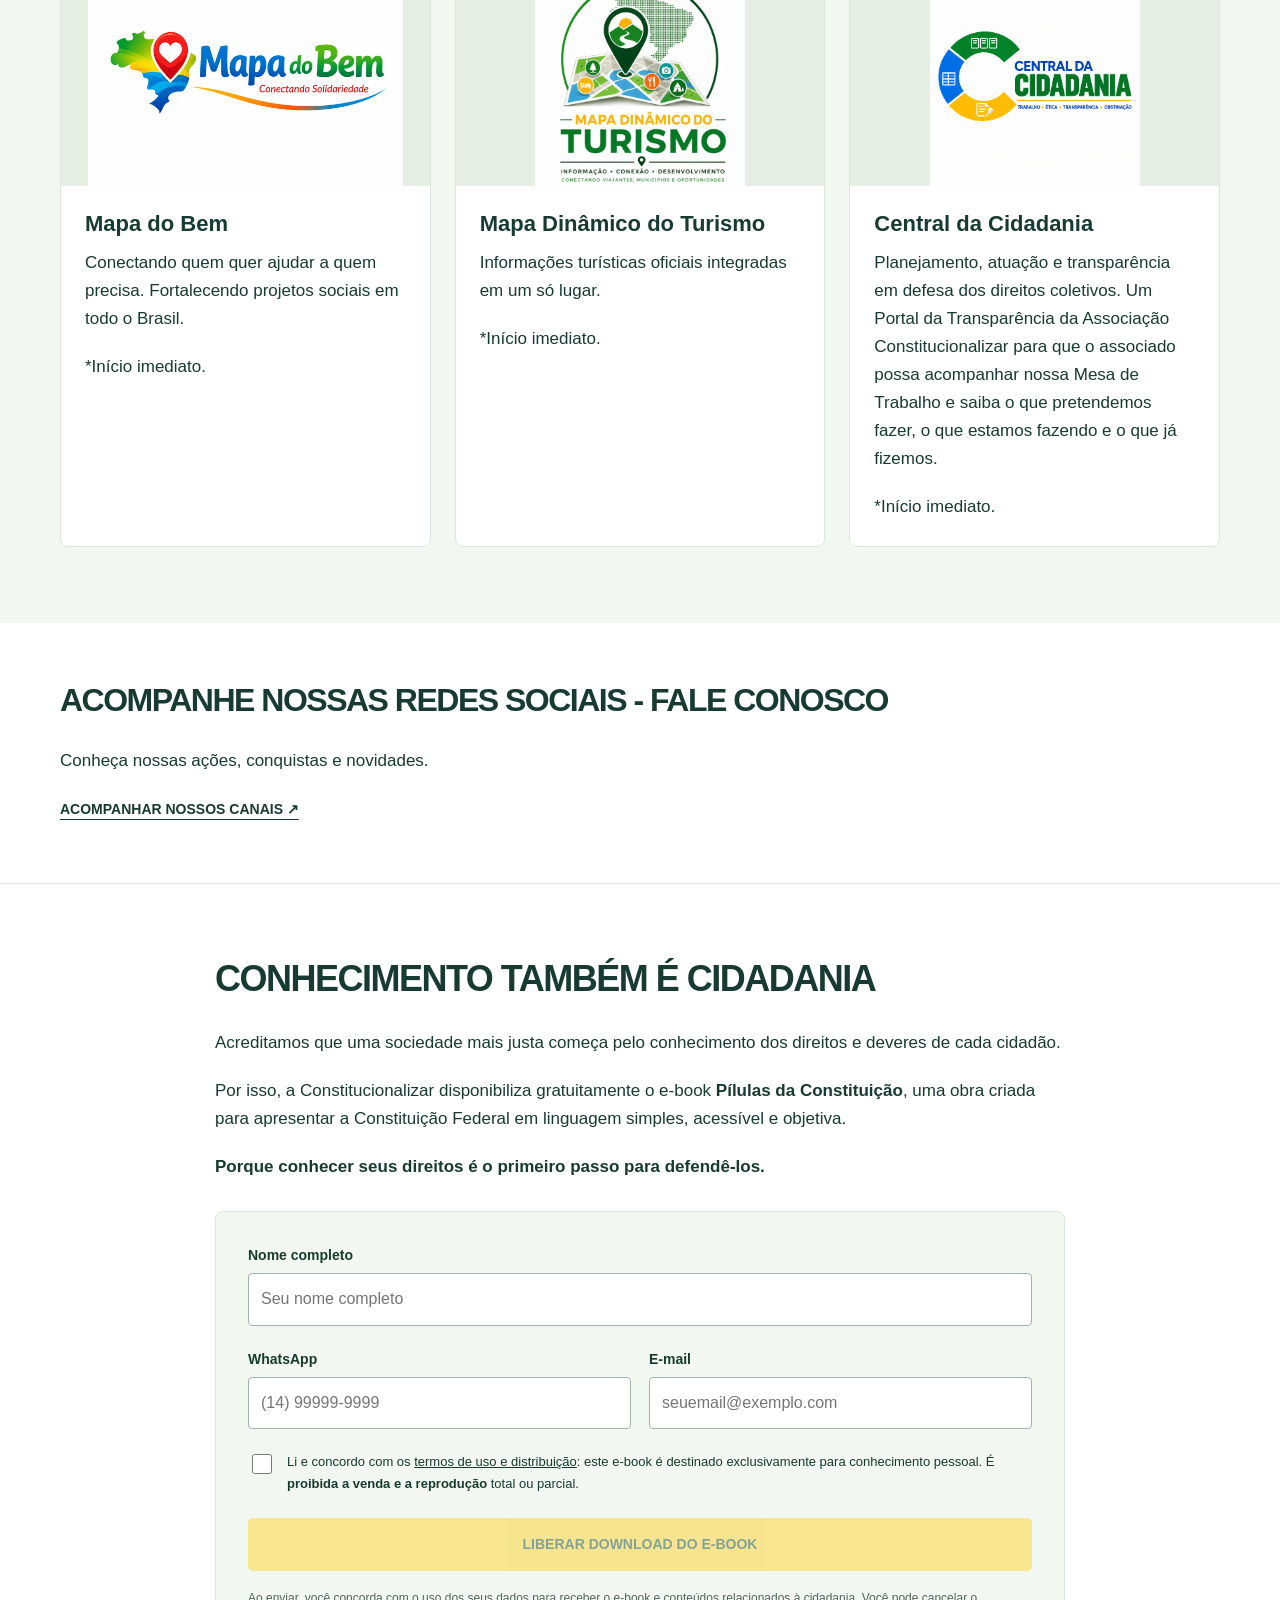
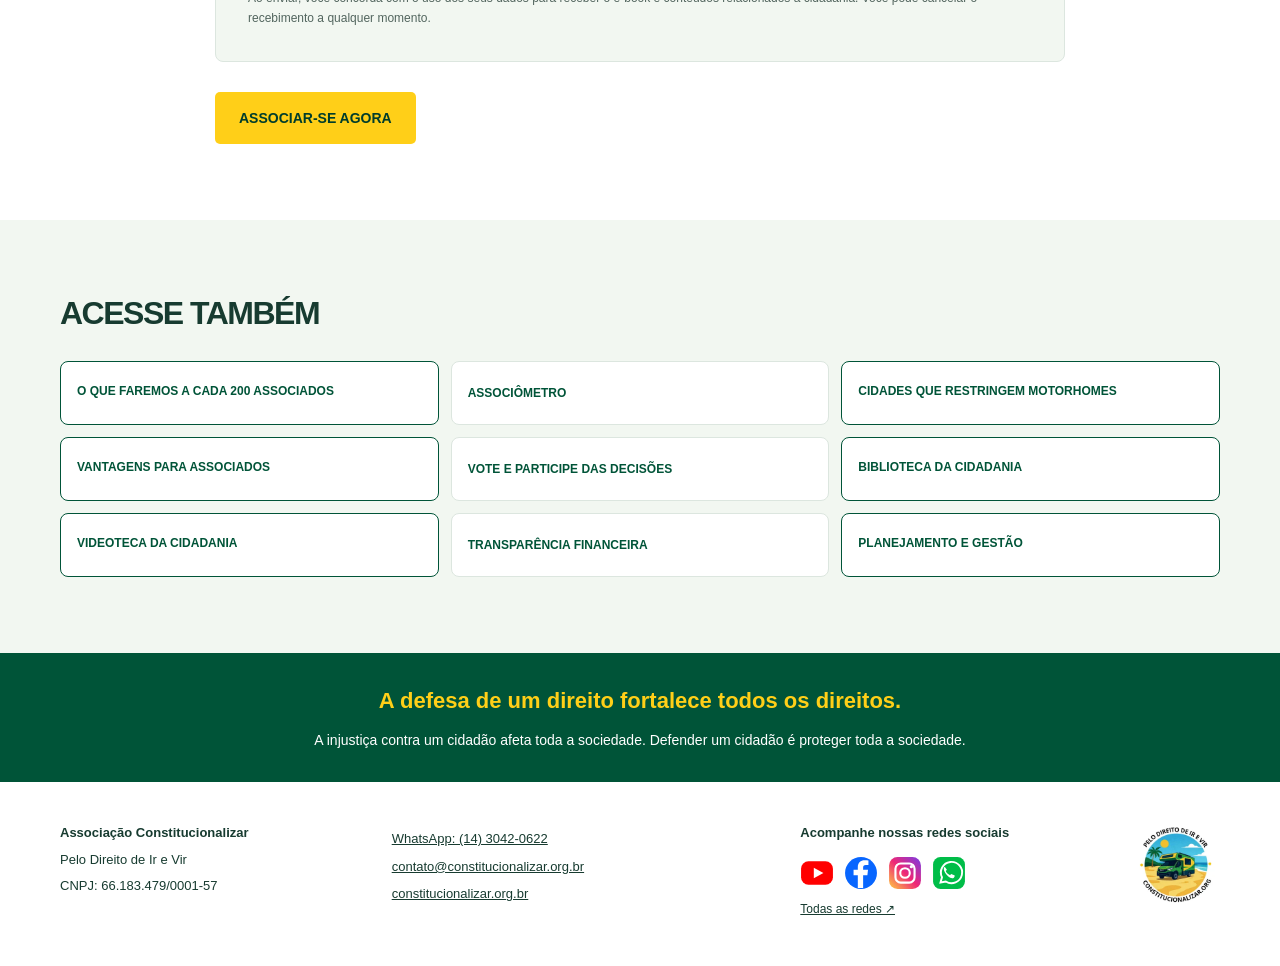
==== commit cfc7041d: "pdfs" ====
--- a/index.html
+++ b/index.html
@@ -535,7 +535,7 @@
 <div class="related-links">
 <a href="cada-200-associados.html" class="related-link-active">O que faremos a cada 200 associados</a>
 <button type="button" disabled data-link-slot="associometro">Associômetro</button>
-<button type="button" disabled data-link-slot="cidades-restricoes">Cidades que restringem motorhomes</button>
+<a href="cidades-restricoes.html" class="related-link-active">Cidades que restringem motorhomes</a>
 <a href="vantagens.html" class="related-link-active">Vantagens para associados</a>
 <button type="button" disabled data-link-slot="decisoes">Vote e participe das decisões</button>
 <a href="biblioteca.html" class="related-link-active">Biblioteca da cidadania</a>
